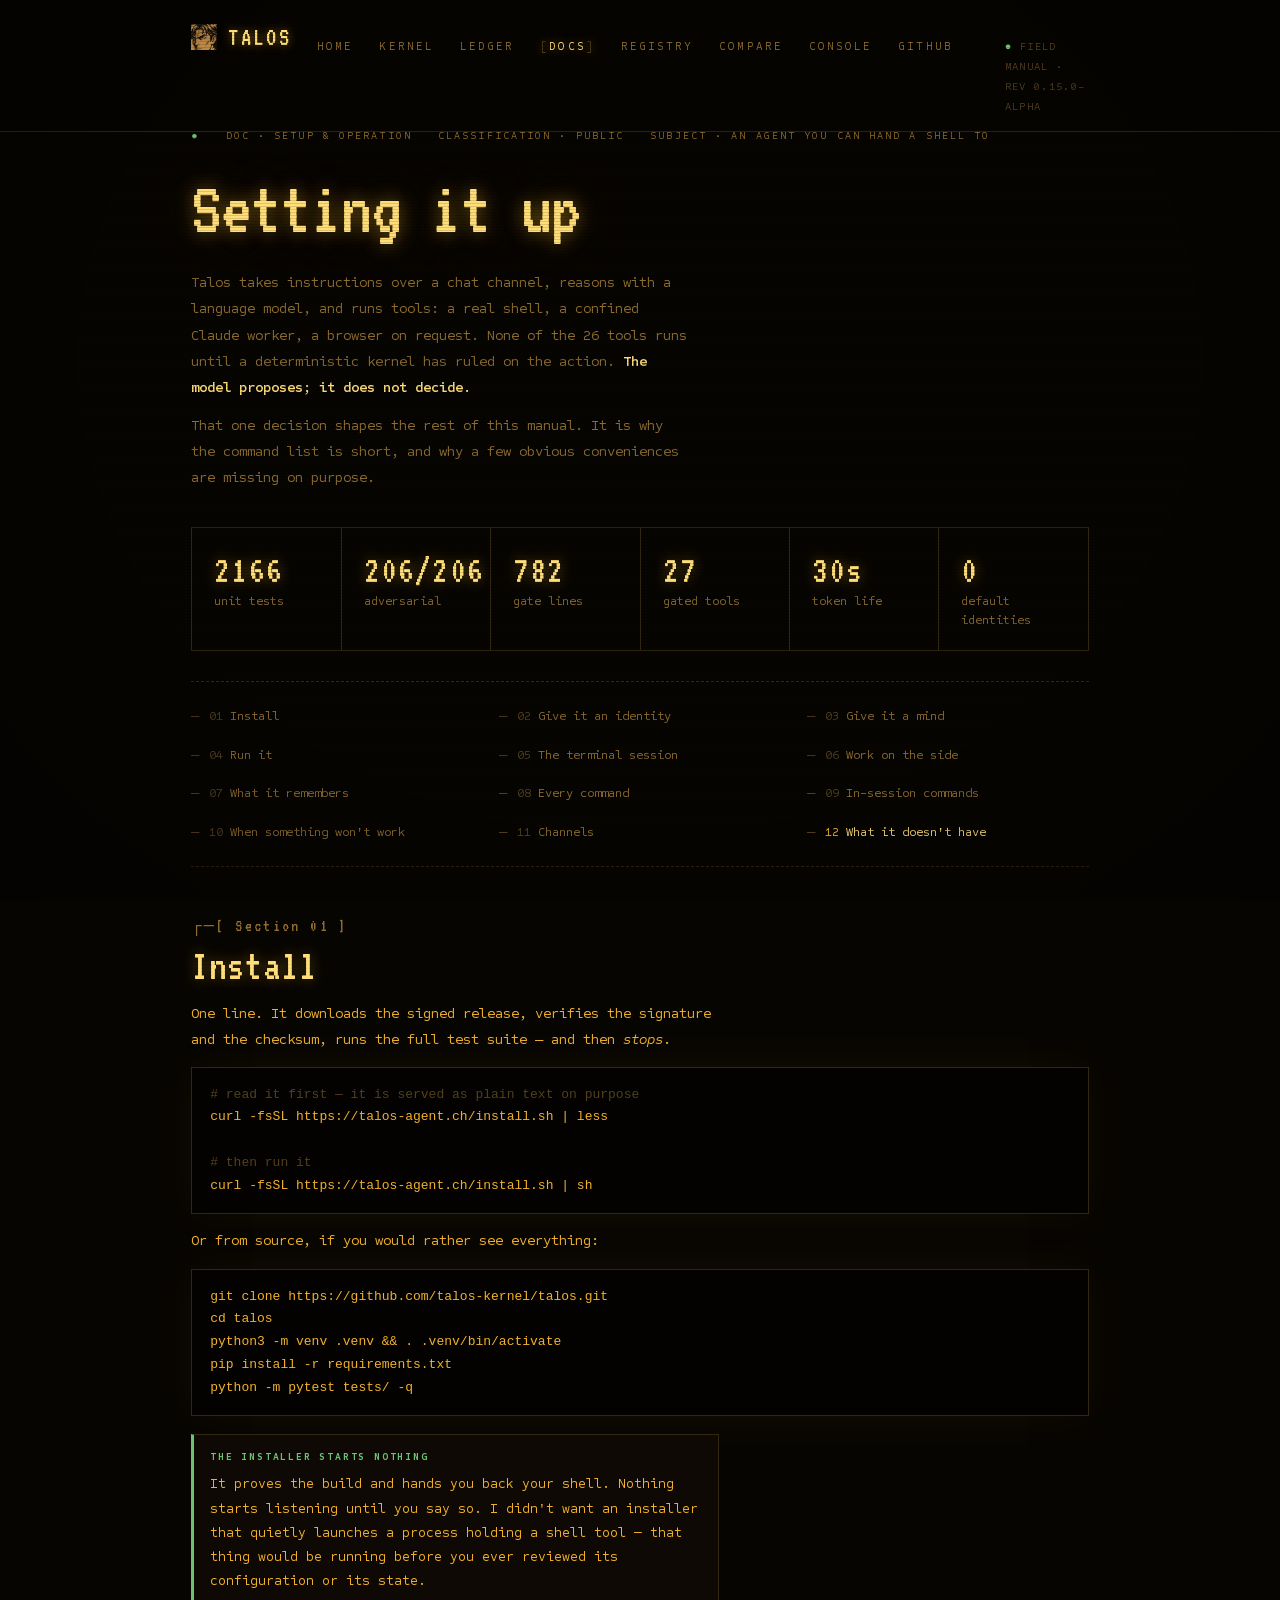
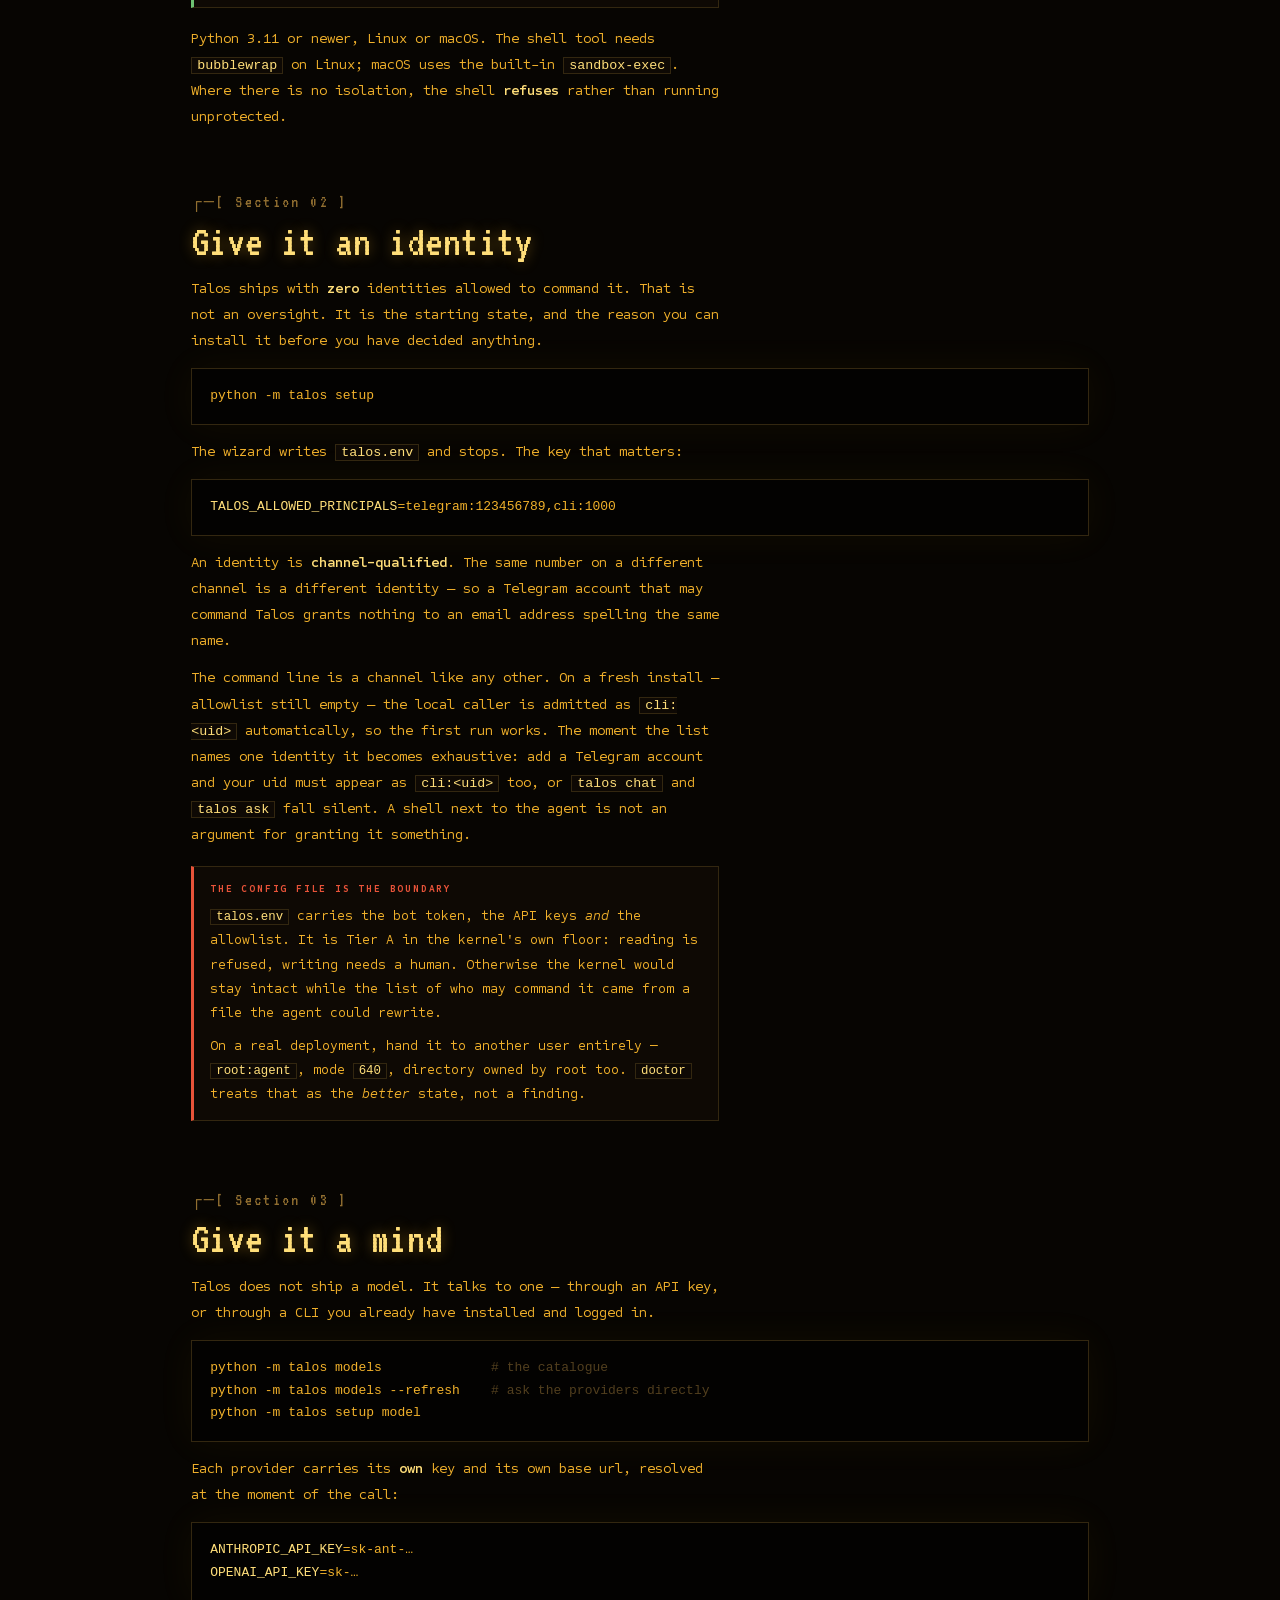
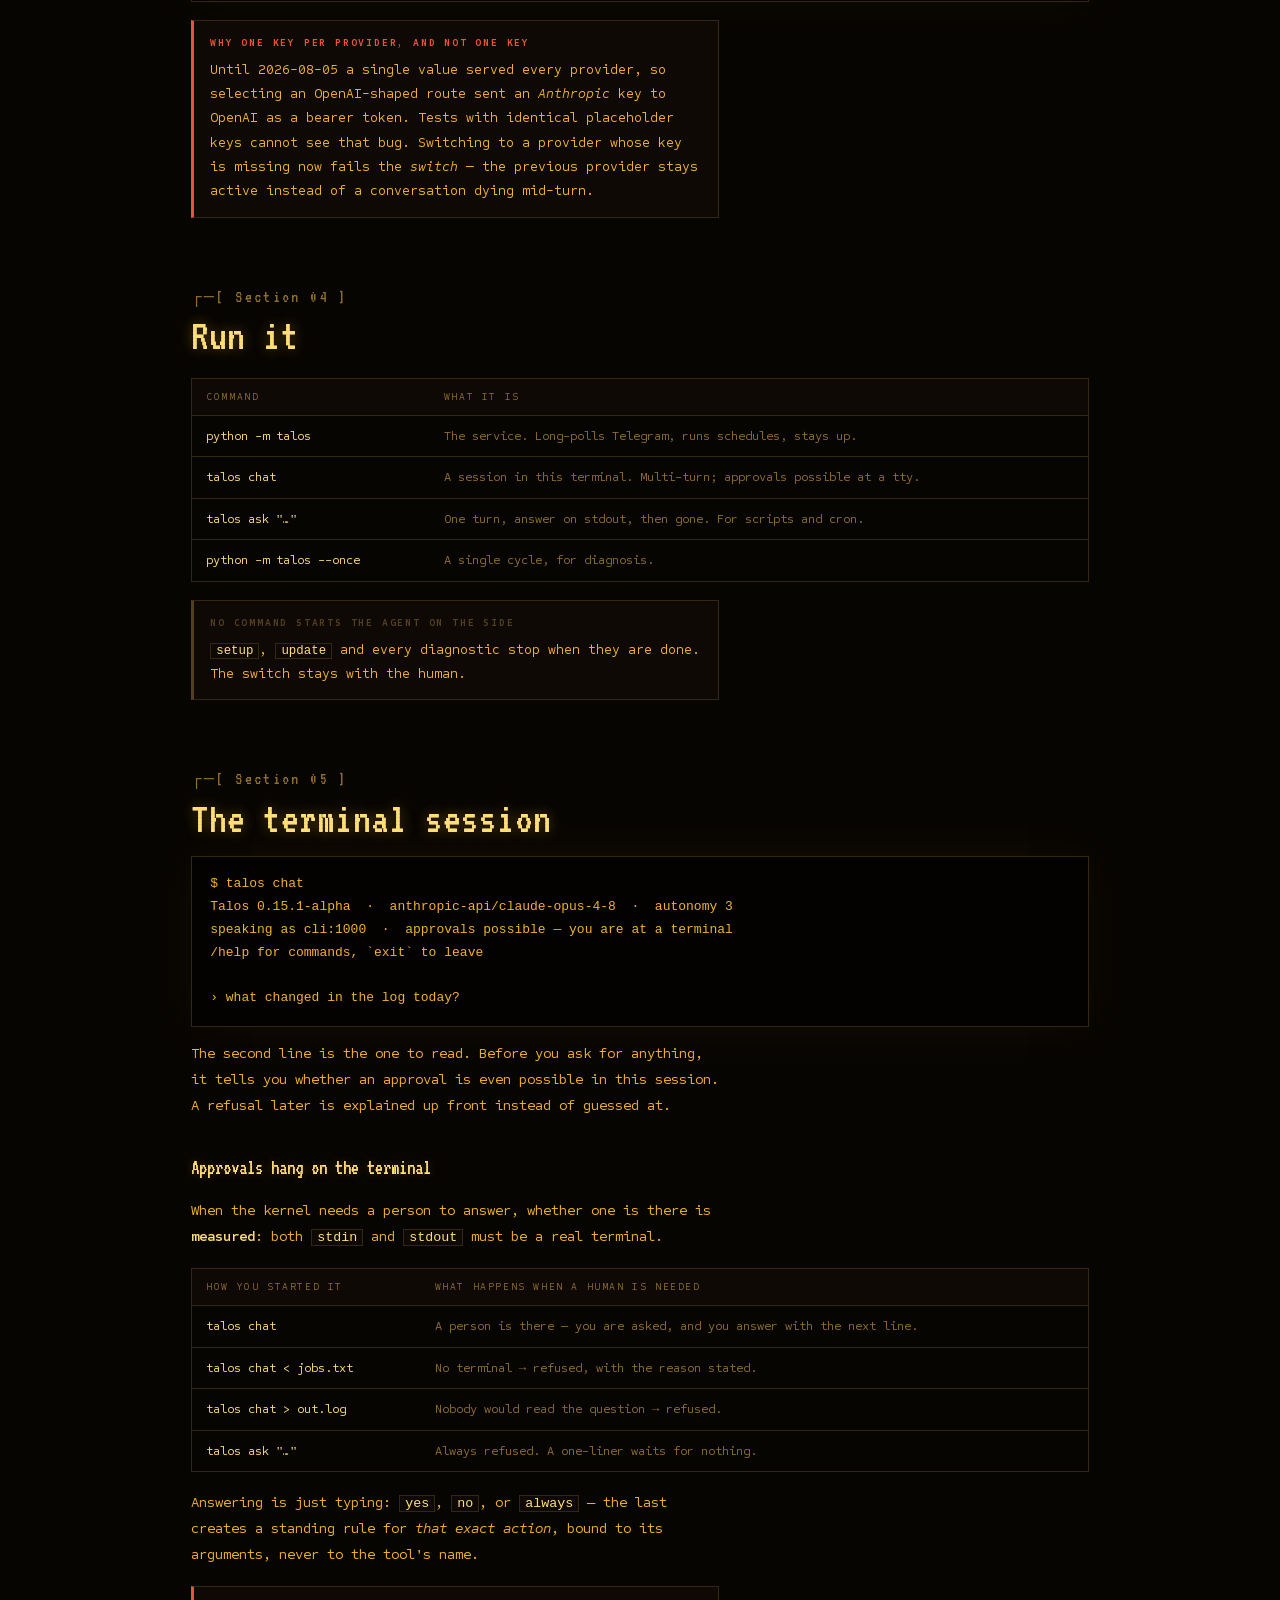
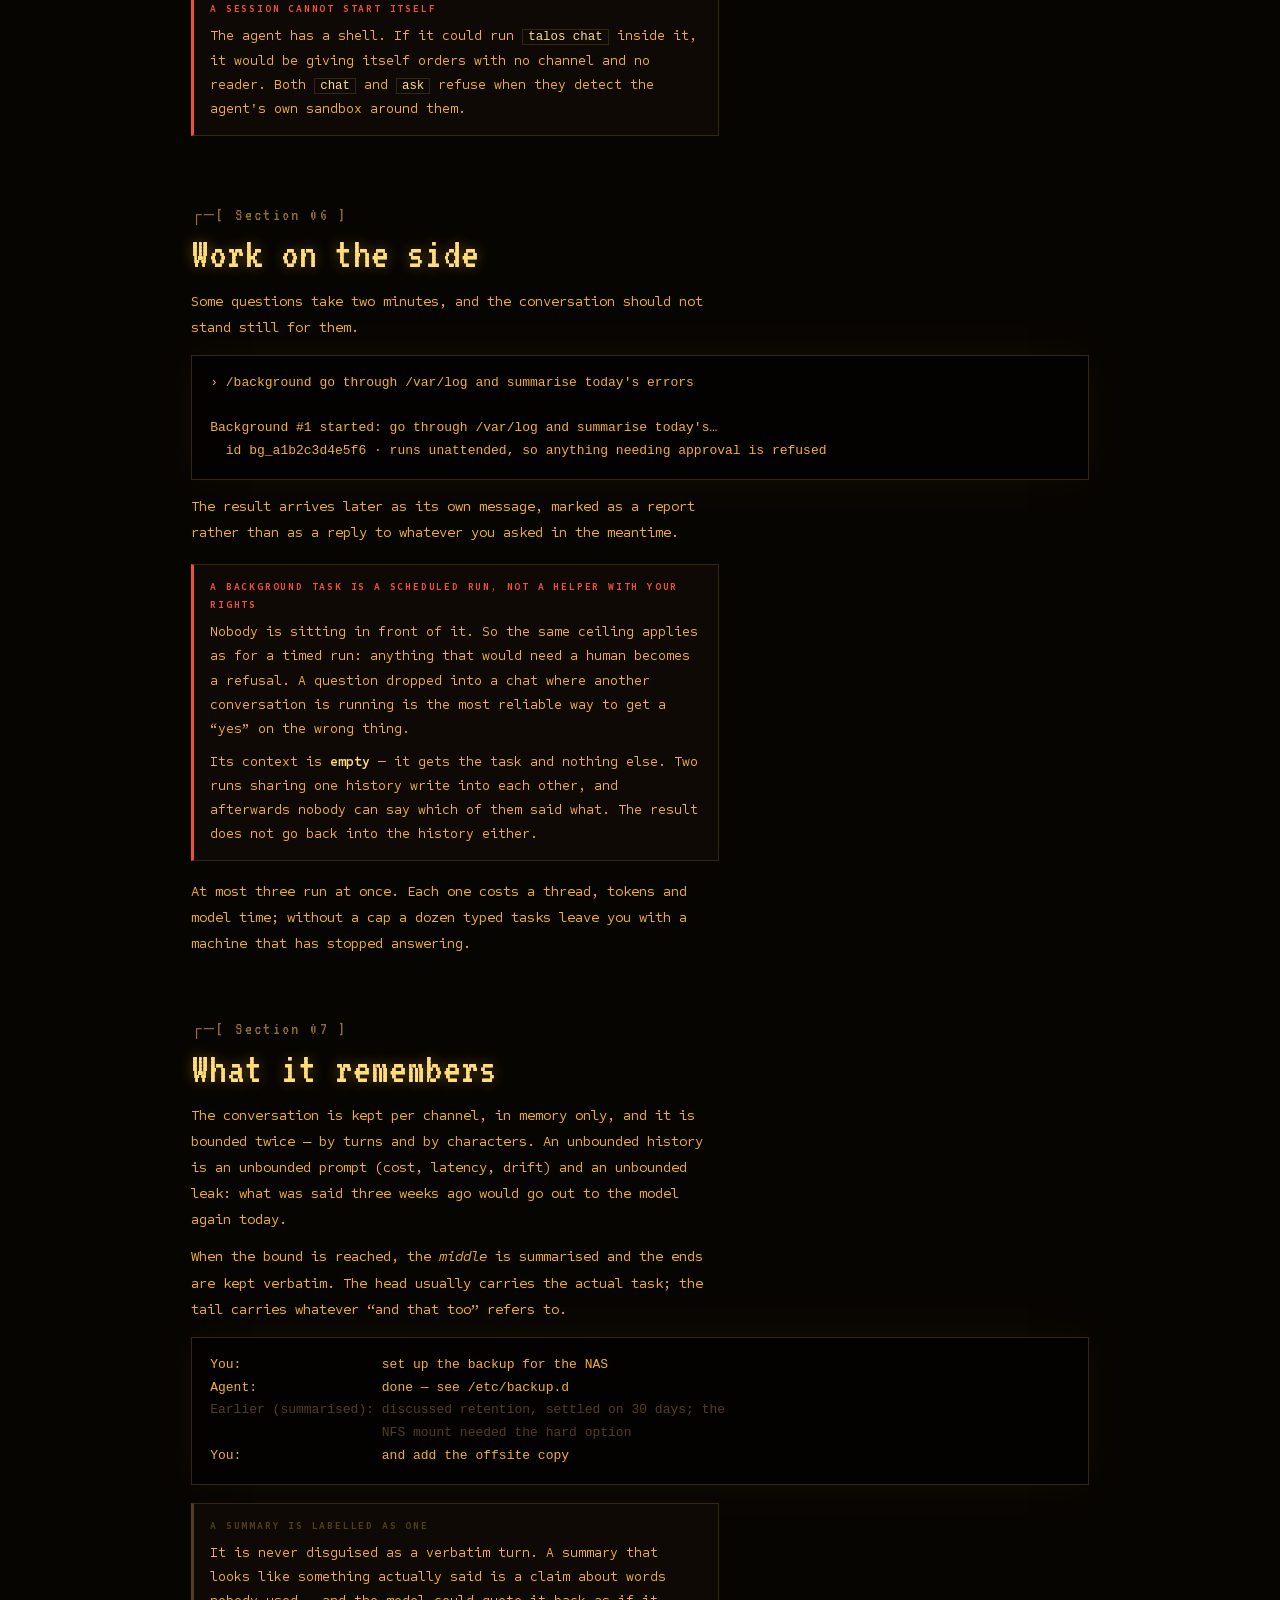
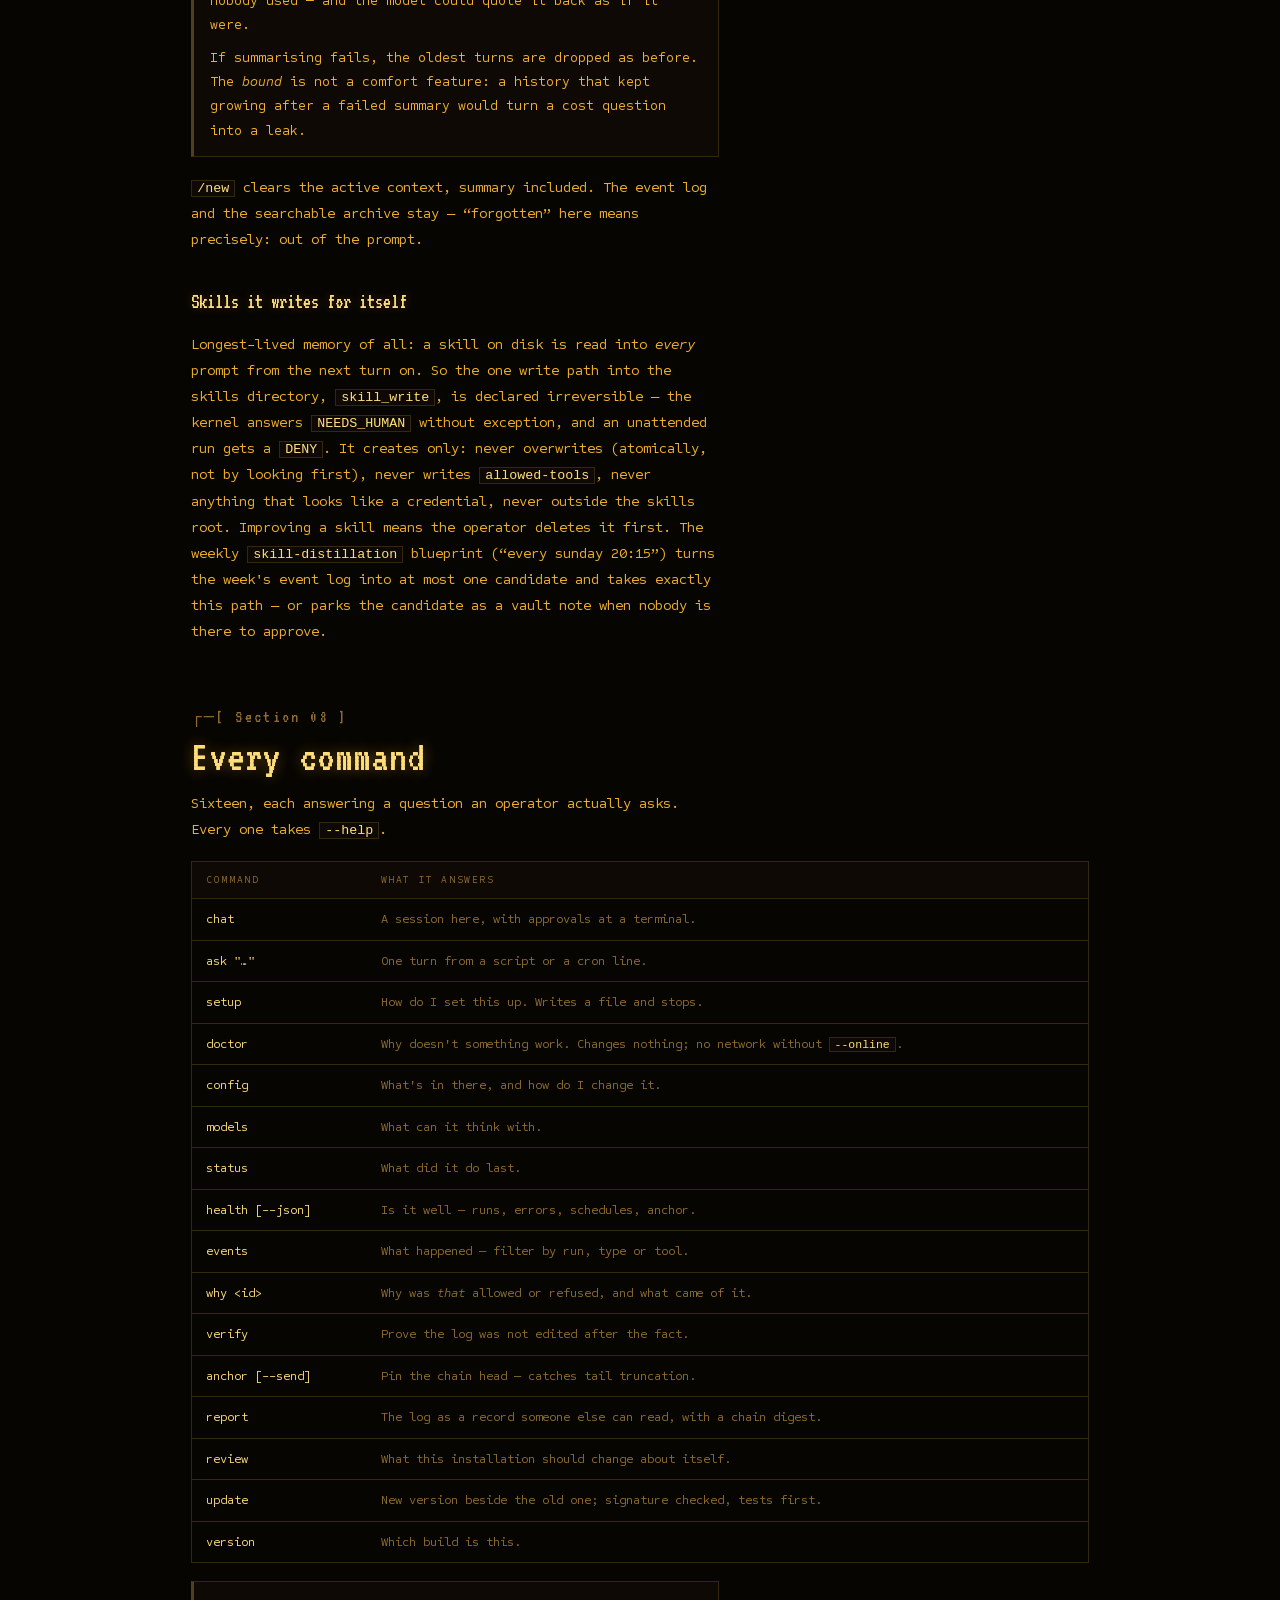
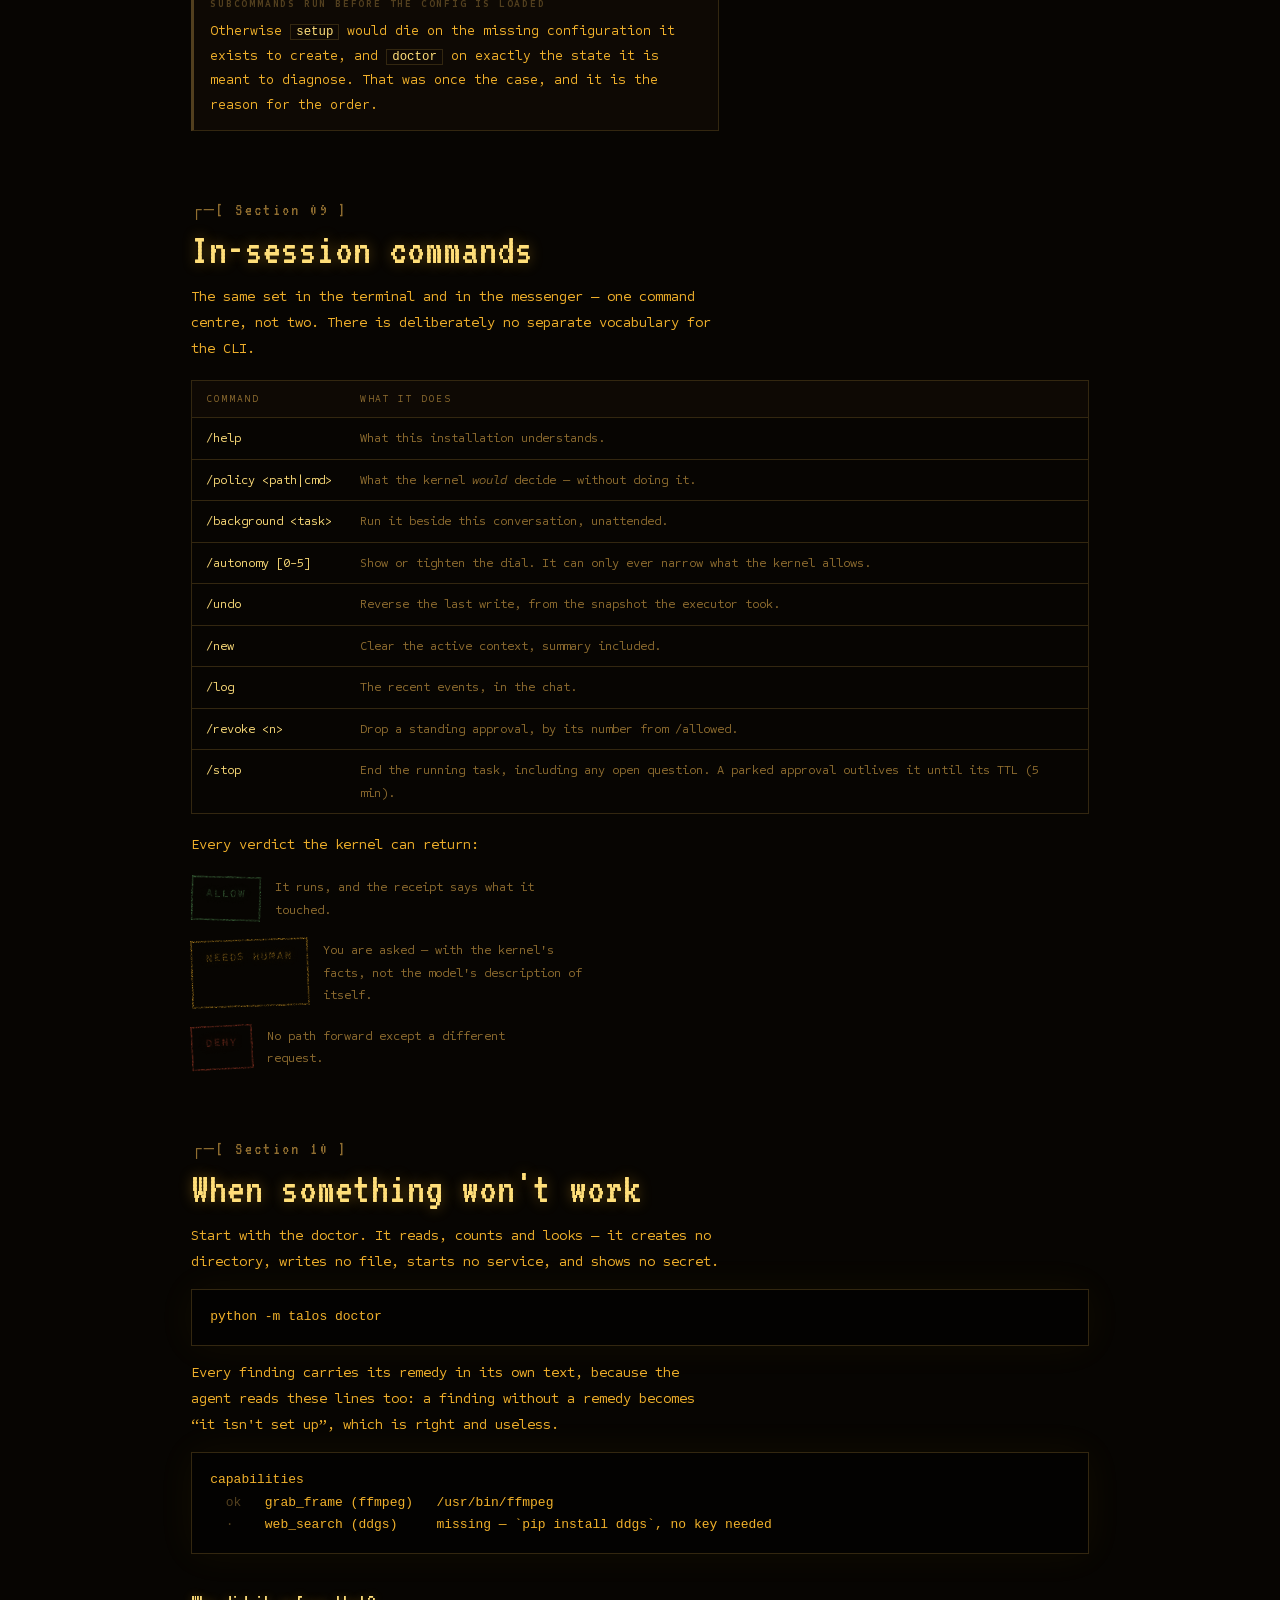
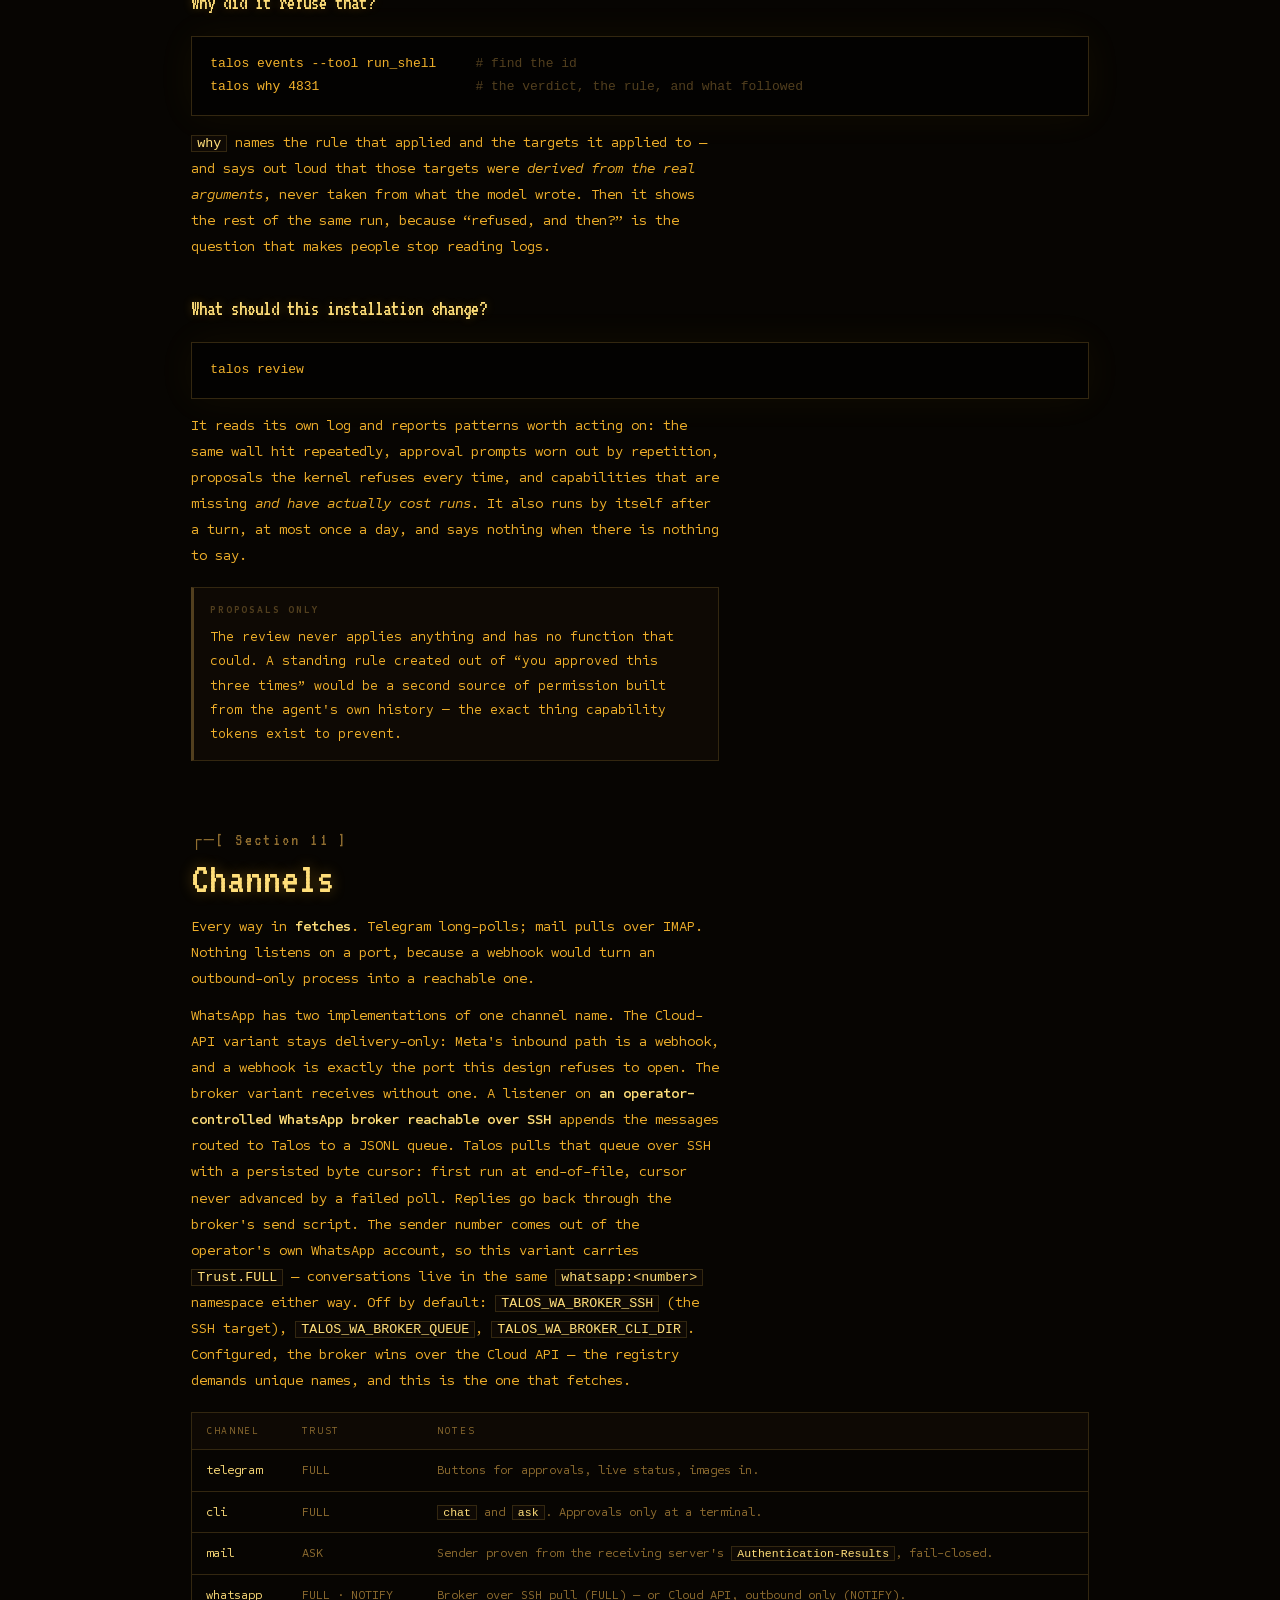
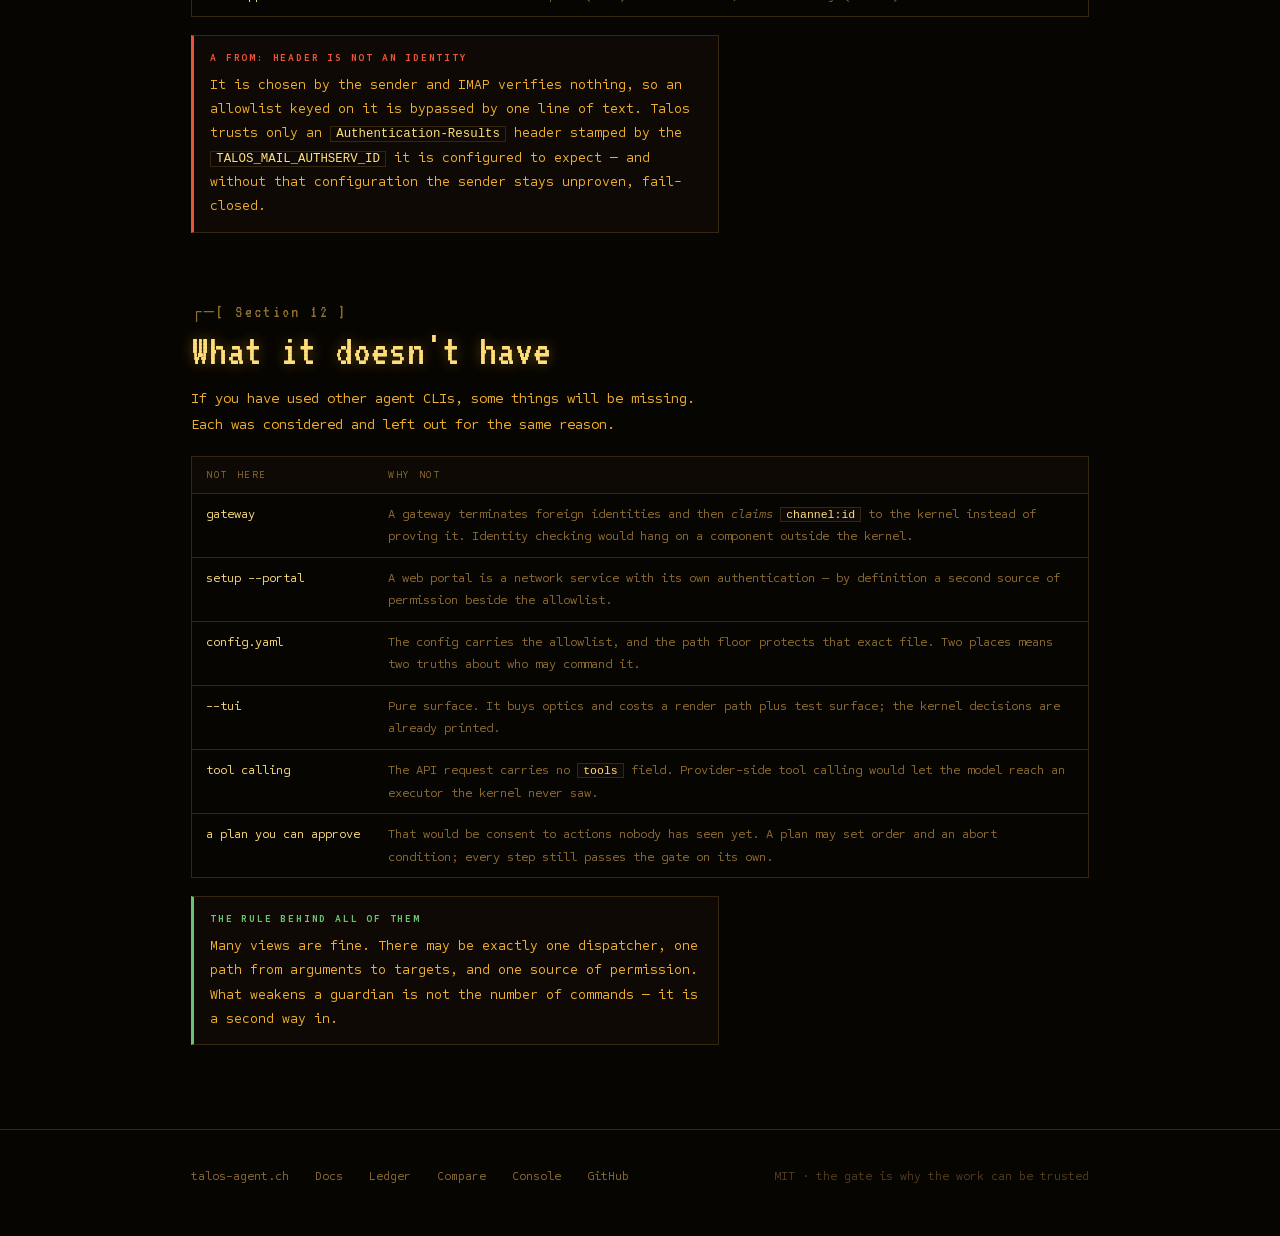
==== site/docs/index.html @ 9230cc28 "worker: agy (Antigravity CLI) as a second delegate backend + delegate_agy One daemon, one socket: th" ====
<!doctype html>
<html lang="en">
<head>
<meta charset="utf-8">
<meta name="viewport" content="width=device-width, initial-scale=1, viewport-fit=cover">
<title>TALOS — Field Manual</title>
<meta name="description" content="Install Talos, give it an identity, run it. Every command — and the ones it deliberately does not have.">
<link rel="icon" href="../brand/favicon.ico" sizes="any">
<link rel="apple-touch-icon" href="../brand/apple-touch-icon.png">
<meta property="og:title" content="TALOS — Field Manual">
<meta property="og:description" content="Install it, give it an identity, run it. Every command — and the ones it deliberately does not have.">
<meta property="og:image" content="https://talos-agent.ch/brand/og-logo.png">
<meta property="og:url" content="https://talos-agent.ch/docs/">
<link rel="canonical" href="https://talos-agent.ch/docs/">
<meta name="theme-color" content="#17140F">
<script>document.documentElement.classList.add('js')</script>
<style>
/* ── fonts (lokal, kein Drittanbieter) — docs/ liegt eine Ebene tiefer ─────── */
@font-face { font-family:"VT323"; src:url("../fonts/vt323.woff2") format("woff2");
             font-weight:400; font-display:swap; }
@font-face { font-family:"Sometype Mono"; src:url("../fonts/sometype-mono-var.woff2") format("woff2");
             font-weight:400 700; font-style:normal; font-display:swap; }
@font-face { font-family:"Sometype Mono"; src:url("../fonts/sometype-mono-italic.woff2") format("woff2");
             font-weight:400; font-style:italic; font-display:swap; }

/* Dieselben Tokens wie die Hauptseite — ein System, ein Look. */
:root{
  --bg:    oklch(0.115 0.012 75);
  --bg2:   oklch(0.145 0.016 78);
  --amber: oklch(0.80 0.155 80);
  --hot:   oklch(0.92 0.13 85);
  --dim:   oklch(0.56 0.09 80);
  --faint: oklch(0.38 0.055 80);
  --line:  oklch(0.28 0.04 80);
  --deny:  oklch(0.64 0.19 32);
  --allow: oklch(0.74 0.14 145);
  --crt:   "VT323", monospace;
  --mono:  "Sometype Mono", monospace;
}
*{margin:0;padding:0;box-sizing:border-box}
html{scroll-behavior:smooth; scroll-padding-top:80px; -webkit-text-size-adjust:100%}
body{
  background:var(--bg); color:var(--amber);
  font-family:var(--mono); font-size:14.5px; line-height:1.8;
  font-variant-numeric:tabular-nums;
}
::selection{background:var(--amber); color:var(--bg)}
a{color:var(--hot)}

/* ── CRT-Overlay: nur dezente Scanlines + leichte Vignette.
   Das Manual ist lang — Lesbarkeit schlaegt Effekt, deshalb bewusst
   schwaecher dosiert als auf der Hauptseite und ohne Rain/Boot. ── */
.crt-fx{position:fixed; inset:0; pointer-events:none; z-index:90}
.crt-fx::before{
  content:""; position:absolute; inset:0;
  background:repeating-linear-gradient(0deg, oklch(0 0 0/.13) 0 1px, transparent 1px 3px);
}
.crt-fx::after{
  content:""; position:absolute; inset:0;
  background:radial-gradient(ellipse at 50% 40%, transparent 62%, oklch(0 0 0/.34) 100%);
}

.wrap{max-width:1000px; margin:0 auto; padding:0 clamp(18px,4vw,52px)}

/* ── nav (fixiert, wie auf der Hauptseite) ────────────────── */
nav{position:fixed; inset:0 0 auto 0; z-index:50; border-bottom:1px solid var(--line);
  background:color-mix(in oklch, var(--bg) 88%, transparent); backdrop-filter:blur(8px)}
nav .wrap{display:flex; gap:26px; align-items:baseline; padding-top:14px; padding-bottom:14px}
.brand{font-family:var(--crt); font-size:26px; color:var(--hot); text-decoration:none;
  text-shadow:0 0 10px oklch(0.8 0.155 80/.6); letter-spacing:.1em;
  display:inline-flex; align-items:center; gap:11px}
.brand .mark{width:26px; height:26px; display:block}
nav a.lnk{font-size:11.5px; color:var(--dim); text-decoration:none; letter-spacing:.18em;
  text-transform:uppercase}
nav a.lnk:hover{color:var(--hot)}
nav a.lnk.on{color:var(--hot); text-shadow:0 0 8px oklch(0.8 0.155 80/.55)}
nav a.lnk.on::before{content:"["; color:var(--faint)}
nav a.lnk.on::after{content:"]"; color:var(--faint)}
nav .sp{flex:1}
.status{font-size:11px; color:var(--faint); letter-spacing:.12em}
.status i{color:var(--allow); font-style:normal; animation:pulse 2s infinite}
@keyframes pulse{50%{opacity:.3}}
@media(max-width:760px){nav a.lnk, .status{display:none}}

main{padding-top:64px}

/* ── hero ─────────────────────────────────────────────────── */
.hero{padding:clamp(44px,7vh,80px) 0 30px}
.doc-line{font-size:10.5px; letter-spacing:.2em; text-transform:uppercase; color:var(--dim);
          display:flex; gap:26px; flex-wrap:wrap; margin-bottom:26px}
.doc-line::before{content:"● "; color:var(--allow)}
h1{font-family:var(--crt); font-weight:400; font-size:clamp(42px,6vw,76px); line-height:.98;
   color:var(--hot); text-shadow:0 0 18px oklch(0.8 0.155 80/.5), 0 0 60px oklch(0.8 0.155 80/.22);
   max-width:18ch; text-wrap:balance}
.hero .lede{margin-top:24px; max-width:62ch; color:var(--dim)}
.hero .lede + .lede{margin-top:12px}
.hero .lede strong{color:var(--hot); font-weight:600}
.spec-row{display:grid; grid-template-columns:repeat(auto-fit,minmax(140px,1fr)); gap:1px;
          background:var(--line); border:1px solid var(--line); margin-top:36px}
.spec{background:var(--bg); padding:20px 22px; font-size:12px; color:var(--dim); line-height:1.6}
.spec b{display:block; font-family:var(--crt); font-weight:400; font-size:clamp(28px,3.4vw,40px);
        color:var(--hot); line-height:1.1; letter-spacing:.03em;
        text-shadow:0 0 14px oklch(0.8 0.155 80/.45)}

/* ── index / Inhaltsverzeichnis ───────────────────────────── */
.index{border-top:1px dashed var(--line); border-bottom:1px dashed var(--line);
       padding:16px 0; margin-bottom:8px}
.index ol{list-style:none; display:grid; grid-template-columns:repeat(auto-fill,minmax(230px,1fr));
          gap:2px 26px; counter-reset:sec}
.index a{display:block; color:var(--dim); text-decoration:none; font-size:12.5px; padding:2px 0;
         transition:color .2s}
.index a::before{counter-increment:sec; content:counter(sec,decimal-leading-zero) "  ";
                 color:var(--faint)}
.index a:hover{color:var(--hot)}
.index a.here{color:var(--hot)}
.index a.here::before{color:var(--amber)}

/* ── sections ─────────────────────────────────────────────── */
section{padding:42px 0 10px; scroll-margin-top:80px}
h2{font-family:var(--crt); font-weight:400; font-size:clamp(30px,3.8vw,44px); line-height:1.05;
   color:var(--hot); text-shadow:0 0 14px oklch(0.8 0.155 80/.4);
   margin-bottom:6px; text-wrap:balance}
h2 .n{display:block; font-size:17px; letter-spacing:.14em; color:var(--dim);
      text-shadow:none; margin-bottom:8px}
h2 .n::before{content:"┌─[ "}
h2 .n::after{content:" ]"}
h3{font-family:var(--crt); font-weight:400; font-size:21px; color:var(--hot);
   margin:30px 0 8px; text-shadow:0 0 10px oklch(0.8 0.155 80/.3)}
p{max-width:66ch; margin:11px 0}
strong{color:var(--hot); font-weight:600}
em{font-style:italic}
a{color:var(--hot); text-decoration-color:var(--line); text-underline-offset:3px}
a:hover{text-decoration-color:var(--hot)}
ul{max-width:66ch; margin:11px 0; padding-left:0; list-style:none}
li{margin:5px 0; padding-left:18px; position:relative}
li::before{content:"—"; position:absolute; left:0; color:var(--faint)}

/* ── code ─────────────────────────────────────────────────── */
pre{background:oklch(0.09 0.01 75); border:1px solid var(--line); padding:16px 18px;
    overflow-x:auto; margin:14px 0; font-size:13px; line-height:1.75; color:var(--amber);
    box-shadow:0 0 40px oklch(0.8 0.155 80/.05)}
pre .c{color:var(--faint)}
pre .f{color:var(--hot)}
code{background:var(--bg2); border:1px solid var(--line); padding:0 5px; font-size:.92em;
     color:var(--hot)}
pre code{background:none; border:none; padding:0; font-size:inherit; color:inherit}

/* ── tables ───────────────────────────────────────────────── */
.tw{overflow-x:auto; margin:18px 0; border:1px solid var(--line); background:var(--bg)}
table{border-collapse:collapse; width:100%; font-size:12.5px; min-width:540px}
th,td{text-align:left; padding:9px 14px; border-bottom:1px solid var(--line); vertical-align:top}
th{font-size:10px; letter-spacing:.16em; text-transform:uppercase; color:var(--dim);
   font-weight:400; border-bottom:1px solid var(--line); background:var(--bg2)}
tr:last-child td{border-bottom:none}
td:first-child{color:var(--hot); white-space:nowrap}
td.d{color:var(--dim)}

/* ── notes ────────────────────────────────────────────────── */
.note{border:1px solid var(--line); border-left:3px solid var(--faint);
      background:var(--bg2); padding:13px 16px; margin:18px 0; max-width:66ch}
.note.warn{border-left-color:var(--deny)}
.note.good{border-left-color:var(--allow)}
.note b{display:block; font-size:10px; letter-spacing:.18em; text-transform:uppercase;
        color:var(--faint); margin-bottom:6px; font-weight:700}
.note.warn b{color:var(--deny)}
.note.good b{color:var(--allow)}
.note p{margin:0; font-size:13.5px; max-width:none; color:var(--amber)}
.note p + p{margin-top:8px}

/* ── verdict stamps ───────────────────────────────────────── */
.stamps{display:flex; flex-wrap:wrap; gap:14px; margin:18px 0}
.vs{border:2.5px solid currentColor; padding:6px 13px; font-size:11px; font-weight:700;
    letter-spacing:.18em; text-transform:uppercase; transform:rotate(-2deg);
    mask-image:url("data:image/svg+xml,%3Csvg xmlns='http://www.w3.org/2000/svg' width='120' height='120'%3E%3Cfilter id='n'%3E%3CfeTurbulence baseFrequency='.6' numOctaves='2'/%3E%3CfeColorMatrix values='0 0 0 0 0 0 0 0 0 0 0 0 0 0 0 0 0 0 .95 0'/%3E%3C/filter%3E%3Crect width='120' height='120' filter='url(%23n)' opacity='.9'/%3E%3C/svg%3E");
    mask-size:110px}
.vs.a{color:var(--allow); transform:rotate(1.5deg); text-shadow:0 0 10px oklch(0.74 0.14 145/.4)}
.vs.h{color:var(--amber); text-shadow:0 0 10px oklch(0.8 0.155 80/.4)}
.vs.d{color:var(--deny); transform:rotate(-3deg); text-shadow:0 0 10px oklch(0.64 0.19 32/.5)}
.stamps p{margin:0; align-self:center; font-size:12.5px; max-width:38ch; color:var(--dim)}

/* ── footer (wie Hauptseite) ──────────────────────────────── */
footer{border-top:1px solid var(--line); margin-top:56px; padding:36px 0 50px;
       font-size:12px; color:var(--faint)}
footer .wrap{display:flex; gap:26px; flex-wrap:wrap}
footer a{color:var(--dim); text-decoration:none}
footer a:hover{color:var(--hot)}
footer .sp{flex:1}

/* scroll rule */
.rule{position:fixed; top:0; left:0; width:100%; height:2px; z-index:60;
  background:var(--amber); box-shadow:0 0 12px oklch(0.8 0.155 80/.55);
  transform:scaleX(0); transform-origin:0 50%}

/* reveals — hinter dem js-Gate: ohne JS steht das ganze Manual da */
html.js .rv{opacity:0; transform:translateY(20px);
  transition:opacity .8s cubic-bezier(.19,1,.22,1), transform .8s cubic-bezier(.19,1,.22,1)}
html.js .rv.in{opacity:1; transform:none}

/* a counted number lands like a stamp */
.spec b.set{animation:settle .7s cubic-bezier(.19,1,.22,1)}
@keyframes settle{0%{transform:scale(1.06)}100%{transform:scale(1)}}

@media(prefers-reduced-motion:reduce){
  *,*::before,*::after{animation:none!important; transition:none!important}
  html.js .rv{opacity:1; transform:none}
  .rule{display:none}
  html{scroll-behavior:auto}
}
</style>
</head>
<body>

<div class="rule" id="rule" aria-hidden="true"></div>
<div class="crt-fx" aria-hidden="true"></div>

<nav>
  <div class="wrap">
    <a class="brand" href="/"><img class="mark" src="../brand/sigil-78.png" alt="" width="26" height="26">TALOS</a>
    <a class="lnk" href="/">Home</a>
    <a class="lnk" href="/#kernel">Kernel</a>
    <a class="lnk" href="/#ledger">Ledger</a>
    <a class="lnk on" href="/docs/" aria-current="page">Docs</a>
    <a class="lnk" href="/registry/">Registry</a>
    <a class="lnk" href="/vergleich/">Compare</a>
    <a class="lnk" href="/console.html">Console</a>
    <a class="lnk" href="https://github.com/talos-kernel/talos">GitHub</a>
    <span class="sp"></span>
    <span class="status"><i>●</i> FIELD MANUAL · REV 0.15.0-ALPHA</span>
  </div>
</nav>

<main>
<div class="wrap">

  <div class="hero rv">
    <div class="doc-line">
      <span>Doc · Setup &amp; Operation</span>
      <span>Classification · Public</span>
      <span>Subject · An agent you can hand a shell to</span>
    </div>
    <h1>Setting it up</h1>
    <p class="lede">Talos takes instructions over a chat channel, reasons with a language
    model, and runs tools: a real shell, a confined Claude worker, a browser on request.
    None of the 26 tools runs until a deterministic kernel has ruled on the
    action. <strong>The model proposes; it does not decide.</strong></p>
    <p class="lede">That one decision shapes the rest of this manual. It is why the
    command list is short, and why a few obvious conveniences are missing on purpose.</p>
    <div class="spec-row">
      <div class="spec"><b>2166</b>unit tests</div>
      <div class="spec"><b>206/206</b>adversarial</div>
      <div class="spec"><b>782</b>gate lines</div>
      <div class="spec"><b>27</b>gated tools</div>
      <div class="spec"><b>30s</b>token life</div>
      <div class="spec"><b>0</b>default identities</div>
    </div>
  </div>

  <div class="index rv"><ol>
    <li><a href="#install">Install</a></li>
    <li><a href="#identity">Give it an identity</a></li>
    <li><a href="#model">Give it a mind</a></li>
    <li><a href="#run">Run it</a></li>
    <li><a href="#session">The terminal session</a></li>
    <li><a href="#background">Work on the side</a></li>
    <li><a href="#memory">What it remembers</a></li>
    <li><a href="#commands">Every command</a></li>
    <li><a href="#slash">In-session commands</a></li>
    <li><a href="#stuck">When something won't work</a></li>
    <li><a href="#channels">Channels</a></li>
    <li><a href="#missing">What it doesn't have</a></li>
  </ol></div>

  <section id="install" class="rv">
    <h2><span class="n">Section 01</span>Install</h2>
    <p>One line. It downloads the signed release, verifies the signature and the
    checksum, runs the full test suite — and then <em>stops</em>.</p>
<pre><span class="c"># read it first — it is served as plain text on purpose</span>
curl -fsSL https://talos-agent.ch/install.sh | less

<span class="c"># then run it</span>
curl -fsSL https://talos-agent.ch/install.sh | sh</pre>
    <p>Or from source, if you would rather see everything:</p>
<pre>git clone https://github.com/talos-kernel/talos.git
cd talos
python3 -m venv .venv &amp;&amp; . .venv/bin/activate
pip install -r requirements.txt
python -m pytest tests/ -q</pre>
    <div class="note good">
      <b>The installer starts nothing</b>
      <p>It proves the build and hands you back your shell. Nothing starts listening
      until you say so. I didn't want an installer that quietly launches a process
      holding a shell tool — that thing would be running before you ever reviewed
      its configuration or its state.</p>
    </div>
    <p>Python 3.11 or newer, Linux or macOS. The shell tool needs
    <code>bubblewrap</code> on Linux; macOS uses the built-in <code>sandbox-exec</code>.
    Where there is no isolation, the shell <strong>refuses</strong> rather than running
    unprotected.</p>
  </section>

  <section id="identity" class="rv">
    <h2><span class="n">Section 02</span>Give it an identity</h2>
    <p>Talos ships with <strong>zero</strong> identities allowed to command it. That is
    not an oversight. It is the starting state, and the reason you can install it
    before you have decided anything.</p>
<pre>python -m talos setup</pre>
    <p>The wizard writes <code>talos.env</code> and stops. The key that matters:</p>
<pre><span class="f">TALOS_ALLOWED_PRINCIPALS</span>=telegram:123456789,cli:1000</pre>
    <p>An identity is <strong>channel-qualified</strong>. The same number on a different
    channel is a different identity — so a Telegram account that may command Talos grants
    nothing to an email address spelling the same name.</p>
    <p>The command line is a channel like any other. On a fresh install — allowlist still
    empty — the local caller is admitted as <code>cli:&lt;uid&gt;</code> automatically, so the
    first run works. The moment the list names one identity it becomes exhaustive: add a
    Telegram account and your uid must appear as <code>cli:&lt;uid&gt;</code> too, or
    <code>talos chat</code> and <code>talos ask</code> fall silent. A shell next to the
    agent is not an argument for granting it something.</p>
    <div class="note warn">
      <b>The config file is the boundary</b>
      <p><code>talos.env</code> carries the bot token, the API keys <em>and</em> the
      allowlist. It is Tier A in the kernel's own floor: reading is refused, writing needs
      a human. Otherwise the kernel would stay intact while the list of who may command it
      came from a file the agent could rewrite.</p>
      <p>On a real deployment, hand it to another user entirely — <code>root:agent</code>,
      mode <code>640</code>, directory owned by root too. <code>doctor</code> treats that
      as the <em>better</em> state, not a finding.</p>
    </div>
  </section>

  <section id="model" class="rv">
    <h2><span class="n">Section 03</span>Give it a mind</h2>
    <p>Talos does not ship a model. It talks to one — through an API key, or through a
    CLI you already have installed and logged in.</p>
<pre>python -m talos models              <span class="c"># the catalogue</span>
python -m talos models --refresh    <span class="c"># ask the providers directly</span>
python -m talos setup model</pre>
    <p>Each provider carries its <strong>own</strong> key and its own base url, resolved
    at the moment of the call:</p>
<pre><span class="f">ANTHROPIC_API_KEY</span>=sk-ant-…
<span class="f">OPENAI_API_KEY</span>=sk-…</pre>
    <div class="note warn">
      <b>Why one key per provider, and not one key</b>
      <p>Until 2026-08-05 a single value served every provider, so selecting an
      OpenAI-shaped route sent an <em>Anthropic</em> key to OpenAI as a bearer token.
      Tests with identical placeholder keys cannot see that bug. Switching to a provider
      whose key is missing now fails the <em>switch</em> — the previous provider stays
      active instead of a conversation dying mid-turn.</p>
    </div>
  </section>

  <section id="run" class="rv">
    <h2><span class="n">Section 04</span>Run it</h2>
    <div class="tw"><table>
      <thead><tr><th>Command</th><th>What it is</th></tr></thead>
      <tbody>
      <tr><td>python -m talos</td><td class="d">The service. Long-polls Telegram, runs schedules, stays up.</td></tr>
      <tr><td>talos chat</td><td class="d">A session in this terminal. Multi-turn; approvals possible at a tty.</td></tr>
      <tr><td>talos ask "…"</td><td class="d">One turn, answer on stdout, then gone. For scripts and cron.</td></tr>
      <tr><td>python -m talos --once</td><td class="d">A single cycle, for diagnosis.</td></tr>
      </tbody>
    </table></div>
    <div class="note">
      <b>No command starts the agent on the side</b>
      <p><code>setup</code>, <code>update</code> and every diagnostic stop when they are
      done. The switch stays with the human.</p>
    </div>
  </section>

  <section id="session" class="rv">
    <h2><span class="n">Section 05</span>The terminal session</h2>
<pre>$ talos chat
Talos 0.15.1-alpha  ·  anthropic-api/claude-opus-4-8  ·  autonomy 3
speaking as cli:1000  ·  approvals possible — you are at a terminal
/help for commands, `exit` to leave

› what changed in the log today?</pre>
    <p>The second line is the one to read. Before you ask for anything, it tells you
    whether an approval is even possible in this session. A refusal later is explained
    up front instead of guessed at.</p>

    <h3>Approvals hang on the terminal</h3>
    <p>When the kernel needs a person to answer, whether one is there is
    <strong>measured</strong>: both <code>stdin</code> and <code>stdout</code> must be a
    real terminal.</p>
    <div class="tw"><table>
      <thead><tr><th>How you started it</th><th>What happens when a human is needed</th></tr></thead>
      <tbody>
      <tr><td>talos chat</td><td class="d">A person is there — you are asked, and you answer with the next line.</td></tr>
      <tr><td>talos chat &lt; jobs.txt</td><td class="d">No terminal → refused, with the reason stated.</td></tr>
      <tr><td>talos chat &gt; out.log</td><td class="d">Nobody would read the question → refused.</td></tr>
      <tr><td>talos ask "…"</td><td class="d">Always refused. A one-liner waits for nothing.</td></tr>
      </tbody>
    </table></div>
    <p>Answering is just typing: <code>yes</code>, <code>no</code>, or
    <code>always</code> — the last creates a standing rule for <em>that exact action</em>,
    bound to its arguments, never to the tool's name.</p>
    <div class="note warn">
      <b>A session cannot start itself</b>
      <p>The agent has a shell. If it could run <code>talos chat</code> inside it, it
      would be giving itself orders with no channel and no reader. Both
      <code>chat</code> and <code>ask</code> refuse when they detect the agent's own
      sandbox around them.</p>
    </div>
  </section>

  <section id="background" class="rv">
    <h2><span class="n">Section 06</span>Work on the side</h2>
    <p>Some questions take two minutes, and the conversation should not stand still for
    them.</p>
<pre>› /background go through /var/log and summarise today's errors

Background #1 started: go through /var/log and summarise today's…
  id bg_a1b2c3d4e5f6 · runs unattended, so anything needing approval is refused</pre>
    <p>The result arrives later as its own message, marked as a report rather than as a
    reply to whatever you asked in the meantime.</p>
    <div class="note warn">
      <b>A background task is a scheduled run, not a helper with your rights</b>
      <p>Nobody is sitting in front of it. So the same ceiling applies as for a timed
      run: anything that would need a human becomes a refusal. A question dropped into
      a chat where another conversation is running is the most reliable way to get a
      “yes” on the wrong thing.</p>
      <p>Its context is <strong>empty</strong> — it gets the task and nothing else. Two
      runs sharing one history write into each other, and afterwards nobody can say which
      of them said what. The result does not go back into the history either.</p>
    </div>
    <p>At most three run at once. Each one costs a thread, tokens and model time; without
    a cap a dozen typed tasks leave you with a machine that has stopped answering.</p>
  </section>

  <section id="memory" class="rv">
    <h2><span class="n">Section 07</span>What it remembers</h2>
    <p>The conversation is kept per channel, in memory only, and it is bounded twice — by
    turns and by characters. An unbounded history is an unbounded prompt (cost, latency,
    drift) and an unbounded leak: what was said three weeks ago would go out to the model
    again today.</p>
    <p>When the bound is reached, the <em>middle</em> is summarised and the ends are kept
    verbatim. The head usually carries the actual task; the tail carries whatever “and
    that too” refers to.</p>
<pre>You:                  set up the backup for the NAS
Agent:                done — see /etc/backup.d
<span class="c">Earlier (summarised): discussed retention, settled on 30 days; the
                      NFS mount needed the hard option</span>
You:                  and add the offsite copy</pre>
    <div class="note">
      <b>A summary is labelled as one</b>
      <p>It is never disguised as a verbatim turn. A summary that looks like something
      actually said is a claim about words nobody used — and the model could quote it back
      as if it were.</p>
      <p>If summarising fails, the oldest turns are dropped as before. The <em>bound</em>
      is not a comfort feature: a history that kept growing after a failed summary would
      turn a cost question into a leak.</p>
    </div>
    <p><code>/new</code> clears the active context, summary included. The event log and
    the searchable archive stay — “forgotten” here means precisely: out of the prompt.</p>

    <h3>Skills it writes for itself</h3>
    <p>Longest-lived memory of all: a skill on disk is read into <em>every</em> prompt
    from the next turn on. So the one write path into the skills directory,
    <code>skill_write</code>, is declared irreversible — the kernel answers
    <code>NEEDS_HUMAN</code> without exception, and an unattended run gets a
    <code>DENY</code>. It creates only: never overwrites (atomically, not by looking
    first), never writes <code>allowed-tools</code>, never anything that looks like a
    credential, never outside the skills root. Improving a skill means the operator
    deletes it first. The weekly <code>skill-distillation</code> blueprint (“every sunday
    20:15”) turns the week's event log into at most one candidate and takes exactly this
    path — or parks the candidate as a vault note when nobody is there to approve.</p>
  </section>

  <section id="commands" class="rv">
    <h2><span class="n">Section 08</span>Every command</h2>
    <p>Sixteen, each answering a question an operator actually asks. Every one takes
    <code>--help</code>.</p>
    <div class="tw"><table>
      <thead><tr><th>Command</th><th>What it answers</th></tr></thead>
      <tbody>
      <tr><td>chat</td><td class="d">A session here, with approvals at a terminal.</td></tr>
      <tr><td>ask "…"</td><td class="d">One turn from a script or a cron line.</td></tr>
      <tr><td>setup</td><td class="d">How do I set this up. Writes a file and stops.</td></tr>
      <tr><td>doctor</td><td class="d">Why doesn't something work. Changes nothing; no network without <code>--online</code>.</td></tr>
      <tr><td>config</td><td class="d">What's in there, and how do I change it.</td></tr>
      <tr><td>models</td><td class="d">What can it think with.</td></tr>
      <tr><td>status</td><td class="d">What did it do last.</td></tr>
      <tr><td>health [--json]</td><td class="d">Is it well — runs, errors, schedules, anchor.</td></tr>
      <tr><td>events</td><td class="d">What happened — filter by run, type or tool.</td></tr>
      <tr><td>why &lt;id&gt;</td><td class="d">Why was <em>that</em> allowed or refused, and what came of it.</td></tr>
      <tr><td>verify</td><td class="d">Prove the log was not edited after the fact.</td></tr>
      <tr><td>anchor [--send]</td><td class="d">Pin the chain head — catches tail truncation.</td></tr>
      <tr><td>report</td><td class="d">The log as a record someone else can read, with a chain digest.</td></tr>
      <tr><td>review</td><td class="d">What this installation should change about itself.</td></tr>
      <tr><td>update</td><td class="d">New version beside the old one; signature checked, tests first.</td></tr>
      <tr><td>version</td><td class="d">Which build is this.</td></tr>
      </tbody>
    </table></div>
    <div class="note">
      <b>Subcommands run before the config is loaded</b>
      <p>Otherwise <code>setup</code> would die on the missing configuration it exists to
      create, and <code>doctor</code> on exactly the state it is meant to diagnose. That
      was once the case, and it is the reason for the order.</p>
    </div>
  </section>

  <section id="slash" class="rv">
    <h2><span class="n">Section 09</span>In-session commands</h2>
    <p>The same set in the terminal and in the messenger — one command centre, not two.
    There is deliberately no separate vocabulary for the CLI.</p>
    <div class="tw"><table>
      <thead><tr><th>Command</th><th>What it does</th></tr></thead>
      <tbody>
      <tr><td>/help</td><td class="d">What this installation understands.</td></tr>
      <tr><td>/policy &lt;path|cmd&gt;</td><td class="d">What the kernel <em>would</em> decide — without doing it.</td></tr>
      <tr><td>/background &lt;task&gt;</td><td class="d">Run it beside this conversation, unattended.</td></tr>
      <tr><td>/autonomy [0-5]</td><td class="d">Show or tighten the dial. It can only ever narrow what the kernel allows.</td></tr>
      <tr><td>/undo</td><td class="d">Reverse the last write, from the snapshot the executor took.</td></tr>
      <tr><td>/new</td><td class="d">Clear the active context, summary included.</td></tr>
      <tr><td>/log</td><td class="d">The recent events, in the chat.</td></tr>
      <tr><td>/revoke &lt;n&gt;</td><td class="d">Drop a standing approval, by its number from /allowed.</td></tr>
      <tr><td>/stop</td><td class="d">End the running task, including any open question. A parked approval outlives it until its TTL (5 min).</td></tr>
      </tbody>
    </table></div>
    <p>Every verdict the kernel can return:</p>
    <div class="stamps">
      <span class="vs a">Allow</span>
      <p>It runs, and the receipt says what it touched.</p>
    </div>
    <div class="stamps">
      <span class="vs h">Needs human</span>
      <p>You are asked — with the kernel's facts, not the model's description of itself.</p>
    </div>
    <div class="stamps">
      <span class="vs d">Deny</span>
      <p>No path forward except a different request.</p>
    </div>
  </section>

  <section id="stuck" class="rv">
    <h2><span class="n">Section 10</span>When something won't work</h2>
    <p>Start with the doctor. It reads, counts and looks — it creates no directory,
    writes no file, starts no service, and shows no secret.</p>
<pre>python -m talos doctor</pre>
    <p>Every finding carries its remedy in its own text, because the agent reads these
    lines too: a finding without a remedy becomes “it isn't set up”, which is right and
    useless.</p>
<pre>capabilities
  <span class="c">ok</span>   grab_frame (ffmpeg)   /usr/bin/ffmpeg
  <span class="c">·</span>    web_search (ddgs)     missing — `pip install ddgs`, no key needed</pre>

    <h3>Why did it refuse that?</h3>
<pre>talos events --tool run_shell     <span class="c"># find the id</span>
talos why 4831                    <span class="c"># the verdict, the rule, and what followed</span></pre>
    <p><code>why</code> names the rule that applied and the targets it applied to — and
    says out loud that those targets were <em>derived from the real arguments</em>, never
    taken from what the model wrote. Then it shows the rest of the same run, because
    “refused, and then?” is the question that makes people stop reading logs.</p>

    <h3>What should this installation change?</h3>
<pre>talos review</pre>
    <p>It reads its own log and reports patterns worth acting on: the same wall hit
    repeatedly, approval prompts worn out by repetition, proposals the kernel refuses
    every time, and capabilities that are missing <em>and have actually cost runs</em>.
    It also runs by itself after a turn, at most once a day, and says nothing when there
    is nothing to say.</p>
    <div class="note">
      <b>Proposals only</b>
      <p>The review never applies anything and has no function that could. A standing rule
      created out of “you approved this three times” would be a second source of
      permission built from the agent's own history — the exact thing capability tokens
      exist to prevent.</p>
    </div>
  </section>

  <section id="channels" class="rv">
    <h2><span class="n">Section 11</span>Channels</h2>
    <p>Every way in <strong>fetches</strong>. Telegram long-polls; mail pulls over IMAP.
    Nothing listens on a port, because a webhook would turn an outbound-only process into
    a reachable one.</p>
    <p>WhatsApp has two implementations of one channel name. The Cloud-API variant stays
    delivery-only: Meta's inbound path is a webhook, and a webhook is exactly the port
    this design refuses to open. The broker variant receives without one. A listener on
    <strong>an operator-controlled WhatsApp broker reachable over SSH</strong> appends
    the messages routed to Talos to a JSONL queue. Talos pulls that queue over SSH with
    a persisted byte cursor: first run at end-of-file, cursor never advanced by a failed
    poll. Replies go back through the broker's send script. The sender number comes out
    of the operator's own WhatsApp account, so this variant carries
    <code>Trust.FULL</code> — conversations live in the same
    <code>whatsapp:&lt;number&gt;</code> namespace either way. Off by default:
    <code>TALOS_WA_BROKER_SSH</code> (the SSH target),
    <code>TALOS_WA_BROKER_QUEUE</code>, <code>TALOS_WA_BROKER_CLI_DIR</code>. Configured,
    the broker wins over the Cloud API — the registry demands unique names, and this is
    the one that fetches.</p>
    <div class="tw"><table>
      <thead><tr><th>Channel</th><th>Trust</th><th>Notes</th></tr></thead>
      <tbody>
      <tr><td>telegram</td><td class="d">FULL</td><td class="d">Buttons for approvals, live status, images in.</td></tr>
      <tr><td>cli</td><td class="d">FULL</td><td class="d"><code>chat</code> and <code>ask</code>. Approvals only at a terminal.</td></tr>
      <tr><td>mail</td><td class="d">ASK</td><td class="d">Sender proven from the receiving server's <code>Authentication-Results</code>, fail-closed.</td></tr>
      <tr><td>whatsapp</td><td class="d">FULL · NOTIFY</td><td class="d">Broker over SSH pull (FULL) — or Cloud API, outbound only (NOTIFY).</td></tr>
      </tbody>
    </table></div>
    <div class="note warn">
      <b>A From: header is not an identity</b>
      <p>It is chosen by the sender and IMAP verifies nothing, so an allowlist keyed on it
      is bypassed by one line of text. Talos trusts only an
      <code>Authentication-Results</code> header stamped by the
      <code>TALOS_MAIL_AUTHSERV_ID</code> it is configured to expect — and without that
      configuration the sender stays unproven, fail-closed.</p>
    </div>
  </section>

  <section id="missing" class="rv">
    <h2><span class="n">Section 12</span>What it doesn't have</h2>
    <p>If you have used other agent CLIs, some things will be missing. Each was
    considered and left out for the same reason.</p>
    <div class="tw"><table>
      <thead><tr><th>Not here</th><th>Why not</th></tr></thead>
      <tbody>
      <tr><td>gateway</td><td class="d">A gateway terminates foreign identities and then <em>claims</em> <code>channel:id</code> to the kernel instead of proving it. Identity checking would hang on a component outside the kernel.</td></tr>
      <tr><td>setup --portal</td><td class="d">A web portal is a network service with its own authentication — by definition a second source of permission beside the allowlist.</td></tr>
      <tr><td>config.yaml</td><td class="d">The config carries the allowlist, and the path floor protects that exact file. Two places means two truths about who may command it.</td></tr>
      <tr><td>--tui</td><td class="d">Pure surface. It buys optics and costs a render path plus test surface; the kernel decisions are already printed.</td></tr>
      <tr><td>tool calling</td><td class="d">The API request carries no <code>tools</code> field. Provider-side tool calling would let the model reach an executor the kernel never saw.</td></tr>
      <tr><td>a plan you can approve</td><td class="d">That would be consent to actions nobody has seen yet. A plan may set order and an abort condition; every step still passes the gate on its own.</td></tr>
      </tbody>
    </table></div>
    <div class="note good">
      <b>The rule behind all of them</b>
      <p>Many views are fine. There may be exactly one dispatcher, one path from arguments
      to targets, and one source of permission. What weakens a guardian is not the number
      of commands — it is a second way in.</p>
    </div>
  </section>

</div>
</main>

<footer>
  <div class="wrap">
    <a href="https://talos-agent.ch">talos-agent.ch</a>
    <a href="/docs/">Docs</a>
    <a href="/#ledger">Ledger</a>
    <a href="/vergleich/">Compare</a>
    <a href="/console.html">Console</a>
    <a href="https://github.com/talos-kernel/talos">GitHub</a>
    <span class="sp"></span>
    <span>MIT · the gate is why the work can be trusted</span>
  </div>
</footer>

<script>
const reduced = matchMedia('(prefers-reduced-motion: reduce)').matches;

/* ─── scroll rule: one bronze line, transform only ─── */
(() => {
  if (reduced) return;
  const rule = document.getElementById('rule');
  let max = 1, queued = false;
  const measure = () => {
    max = Math.max(document.documentElement.scrollHeight - innerHeight, 1);
  };
  measure();
  addEventListener('resize', measure, {passive: true});
  addEventListener('scroll', () => {
    if (queued) return;
    queued = true;
    requestAnimationFrame(() => {
      rule.style.transform = 'scaleX(' + Math.min(scrollY / max, 1) + ')';
      queued = false;
    });
  }, {passive: true});
})();

/* Reveals + number settle — rein kosmetisch, ohne JS steht das ganze Manual da. */
(() => {
  const io = new IntersectionObserver(es => es.forEach(e => {
    if (!e.isIntersecting) return;
    e.target.classList.add('in');
    e.target.querySelectorAll('.spec b:not(.set)').forEach((el, i) => {
      el.style.animationDelay = (i * 60) + 'ms';
      el.classList.add('set');
    });
    io.unobserve(e.target);
  }), {threshold: 0.12});
  document.querySelectorAll('.rv').forEach(el => io.observe(el));
})();

/* Scroll-Spy: markiert im Inhaltsverzeichnis den Abschnitt, der gerade gelesen wird.
   Rein kosmetisch — ohne Beobachter bleibt die Liste einfach eine Liste. */
(function(){
  var links = Array.prototype.slice.call(document.querySelectorAll(".index a"));
  var ziele = links.map(function(a){
    return document.querySelector(a.getAttribute("href"));
  }).filter(Boolean);
  if (!("IntersectionObserver" in window) || !ziele.length) return;
  var io = new IntersectionObserver(function(eintraege){
    eintraege.forEach(function(e){
      if (!e.isIntersecting) return;
      links.forEach(function(a){
        a.classList.toggle("here", a.getAttribute("href") === "#" + e.target.id);
      });
    });
  }, {rootMargin:"-20% 0px -70% 0px"});
  ziele.forEach(function(z){ io.observe(z); });
})();
</script>
</body>
</html>
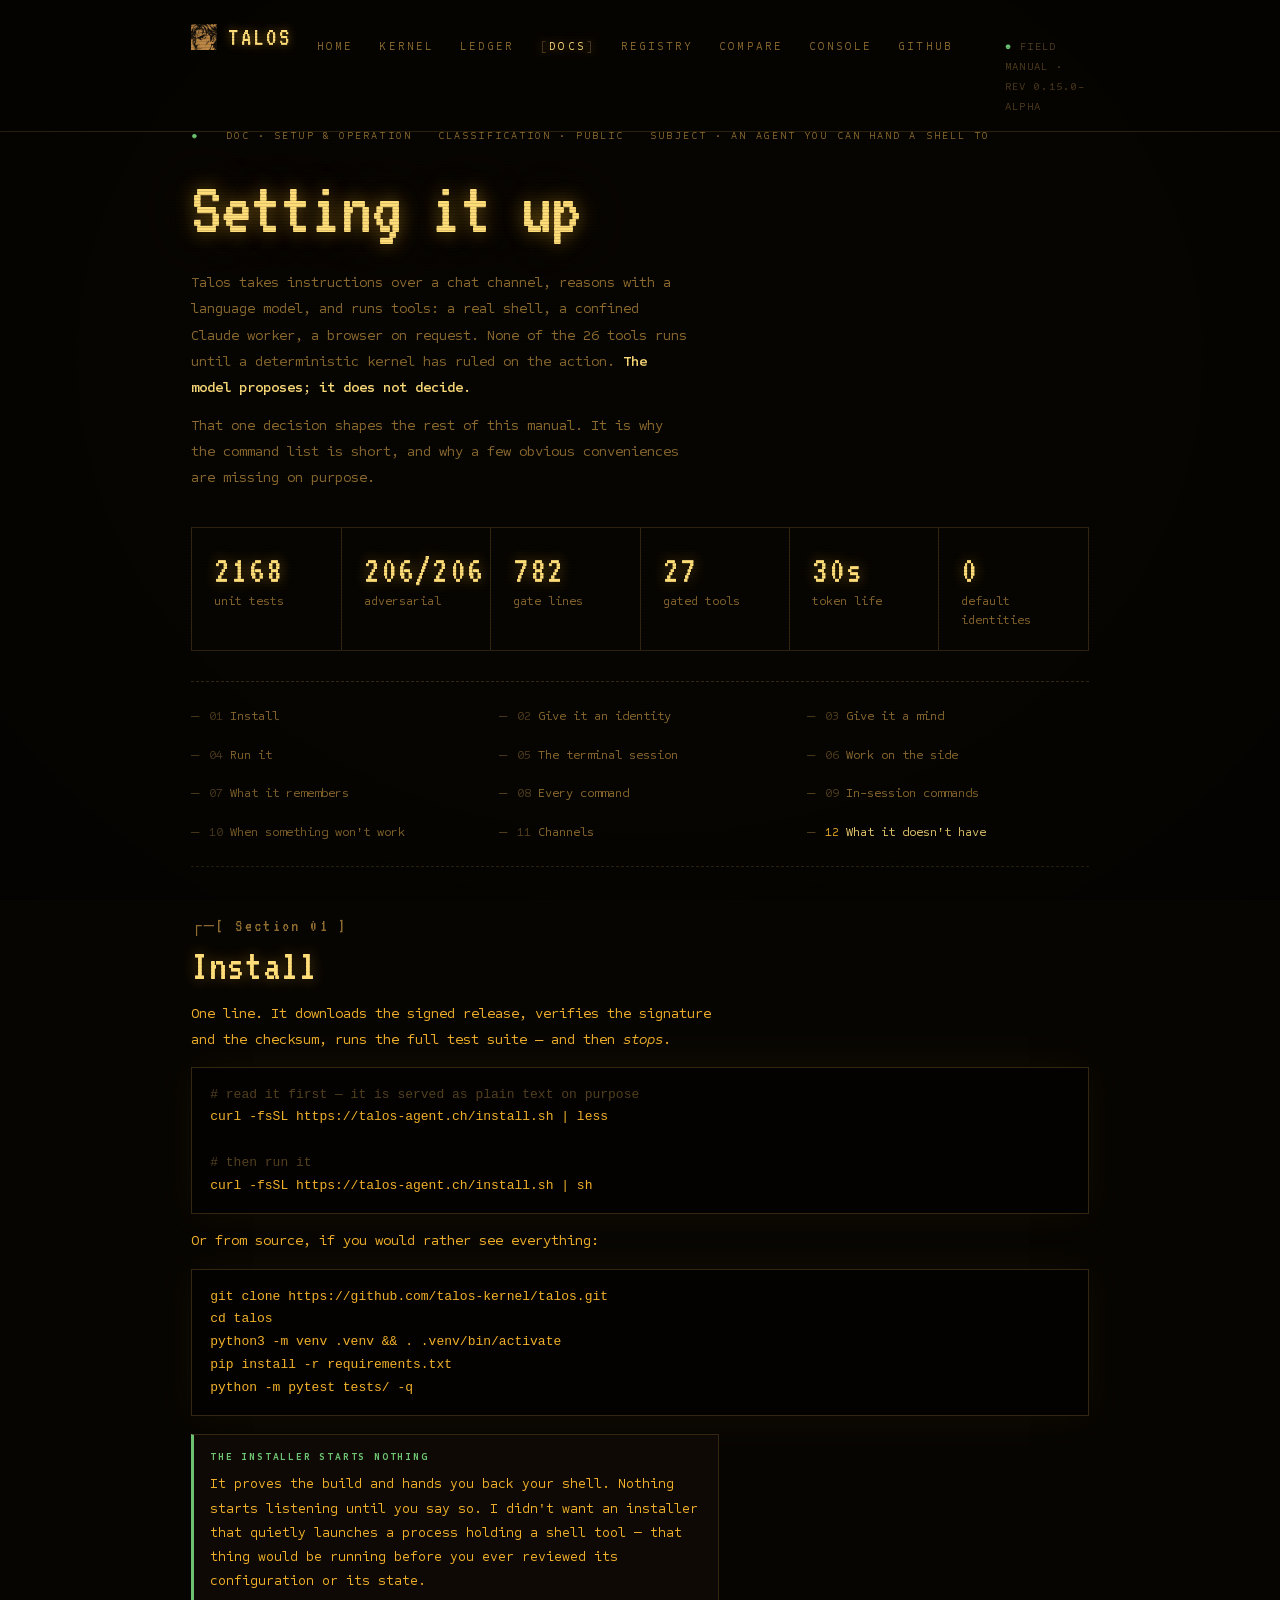
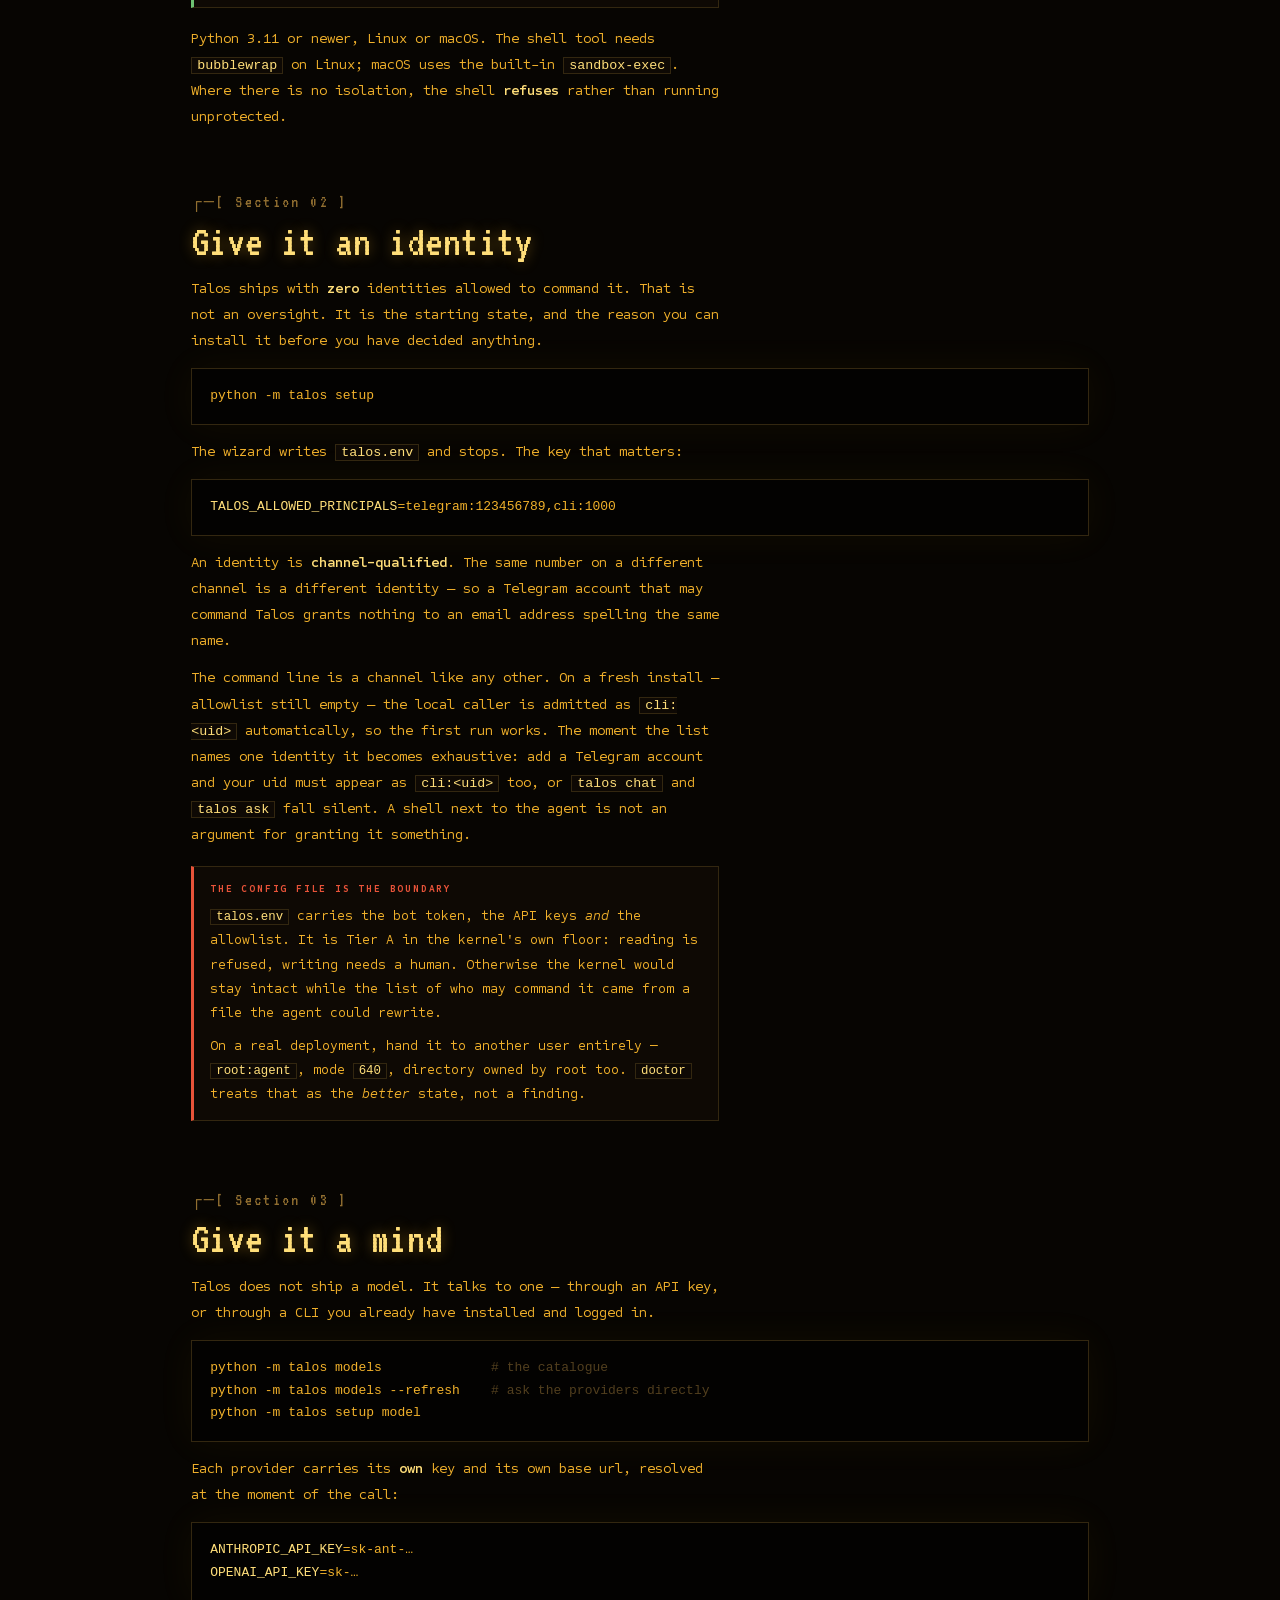
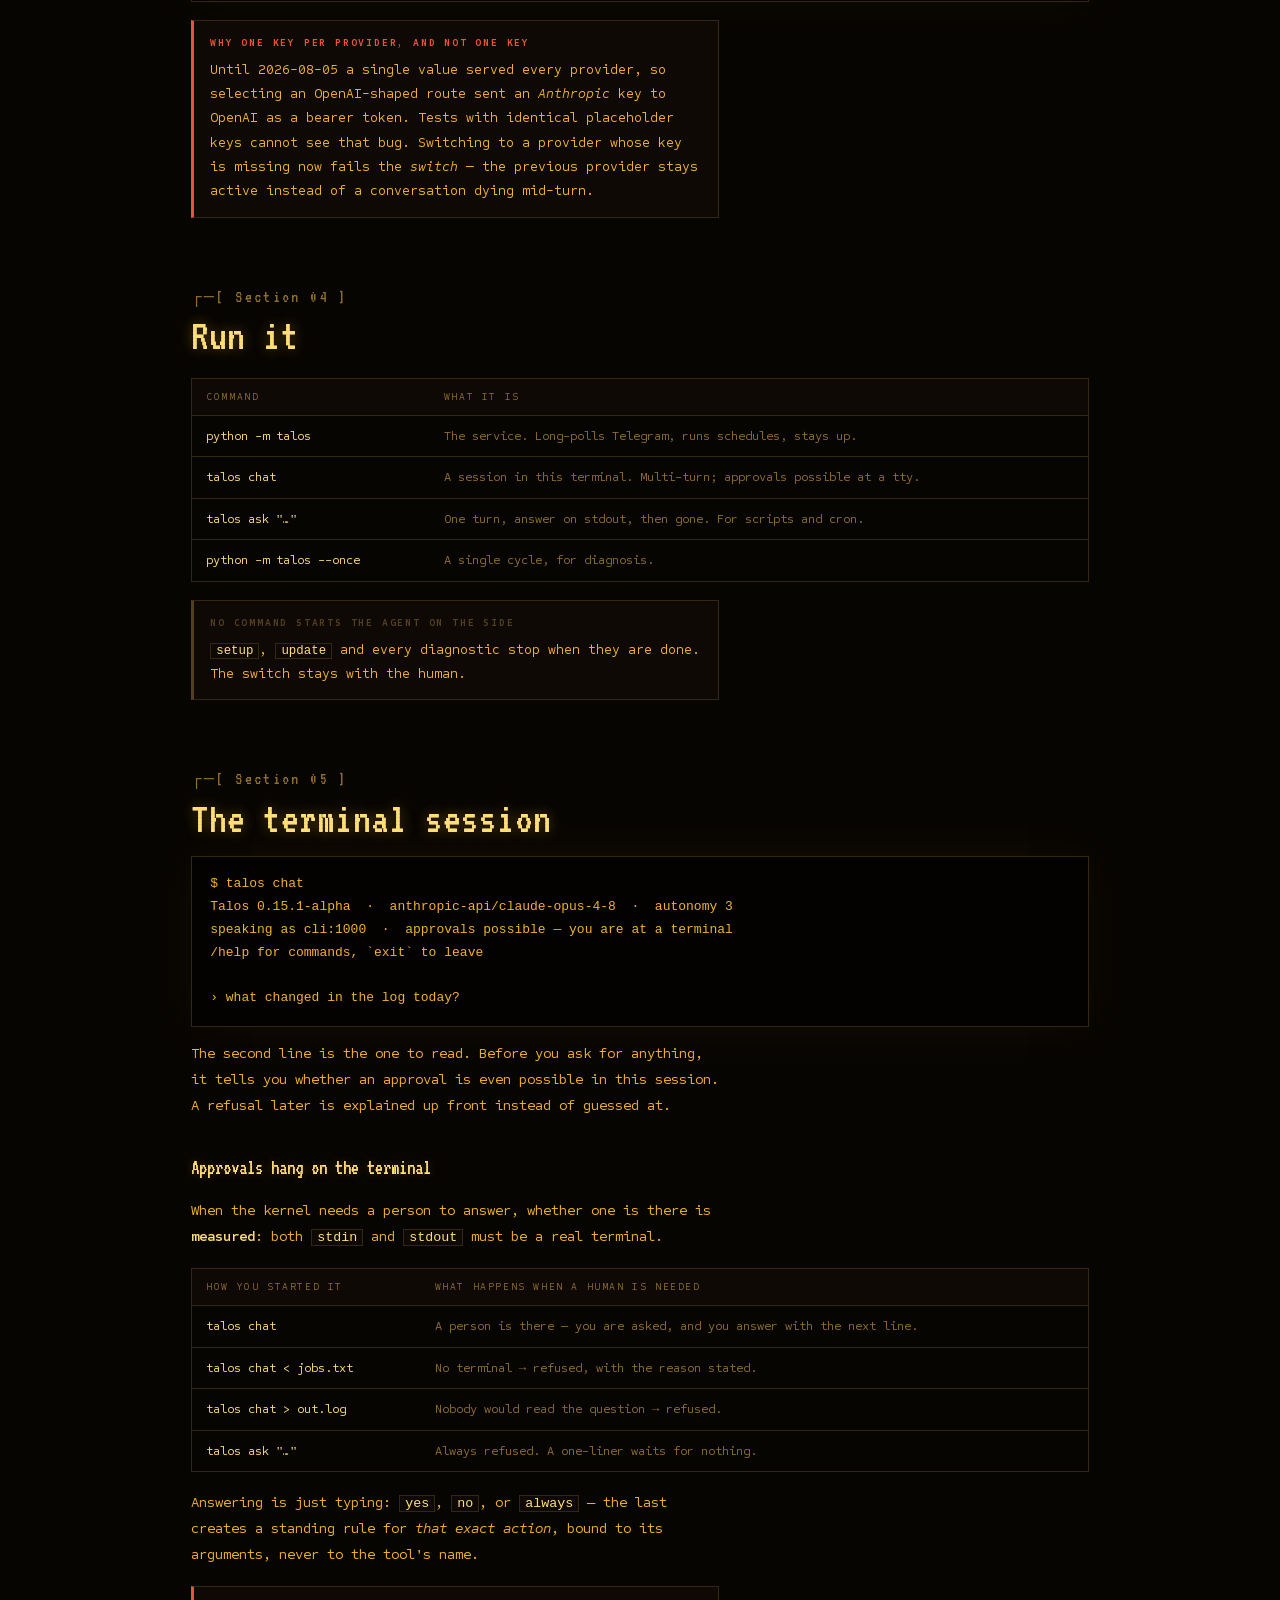
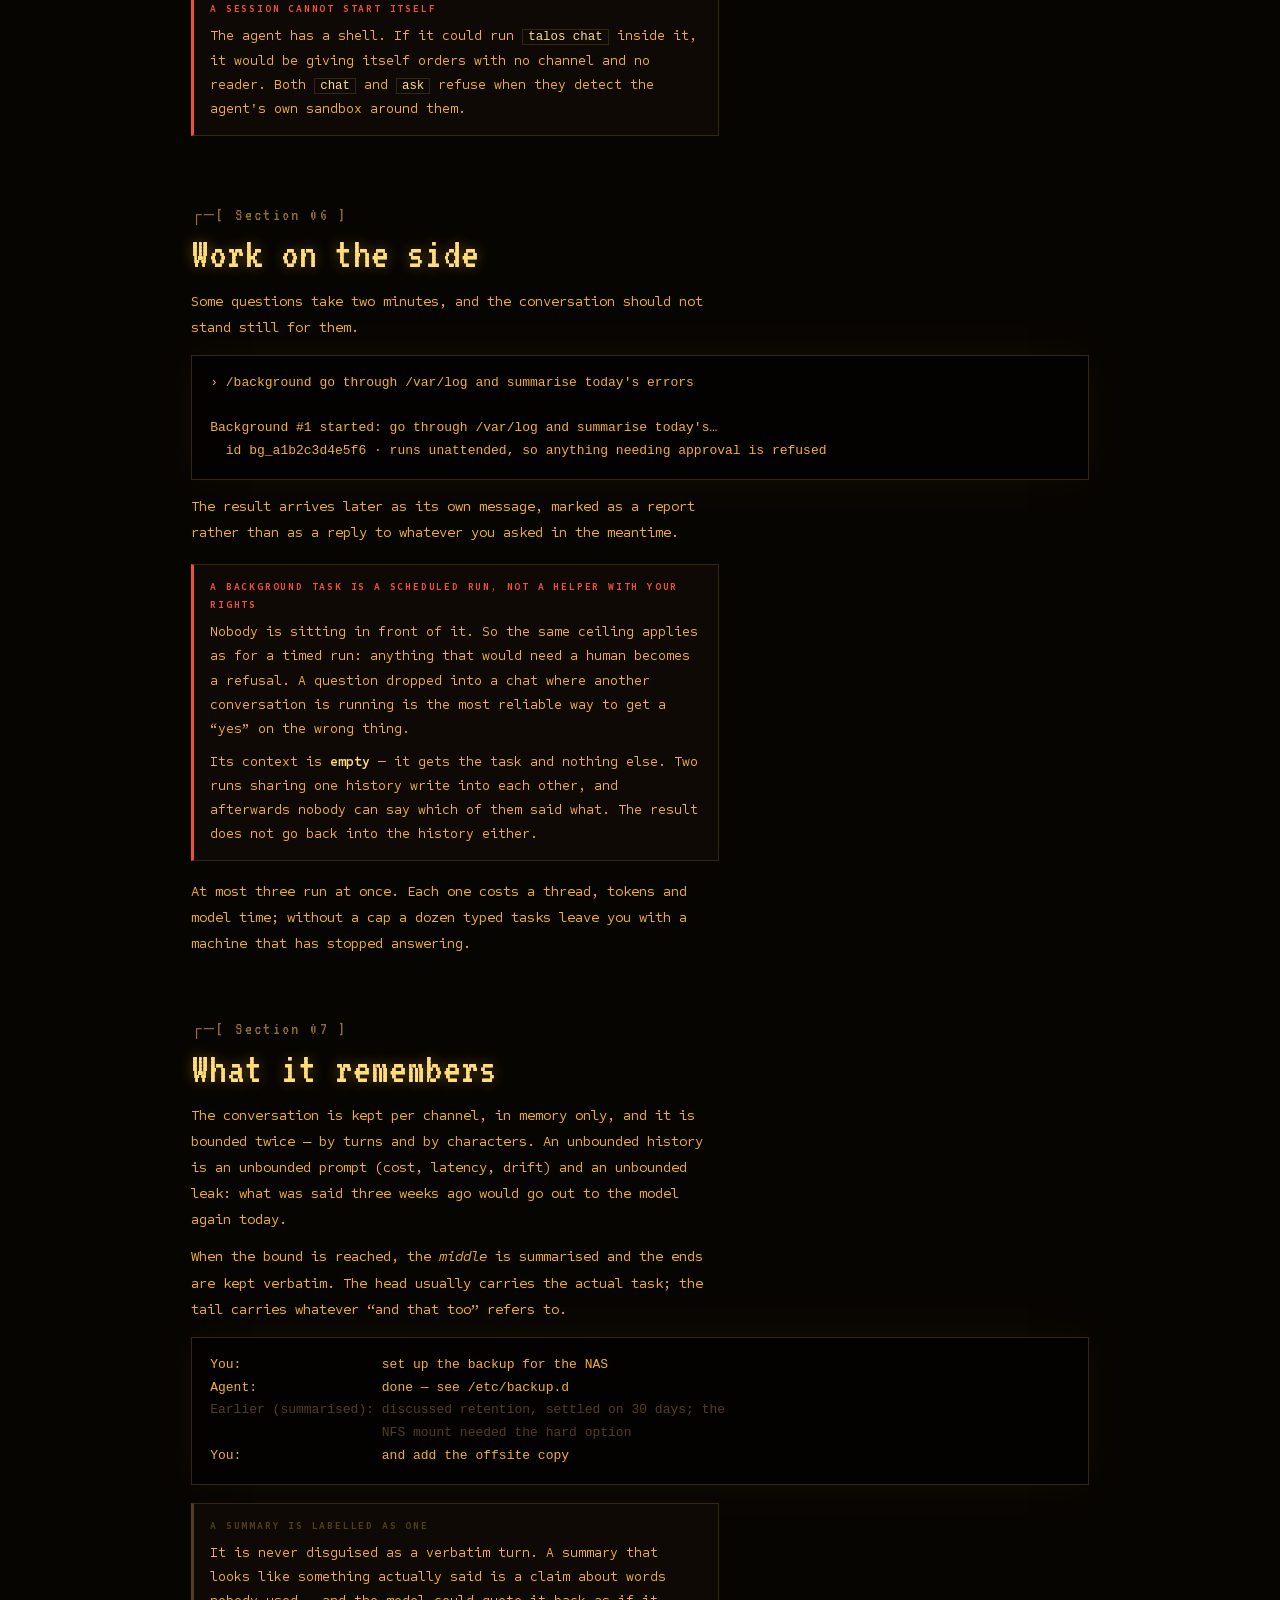
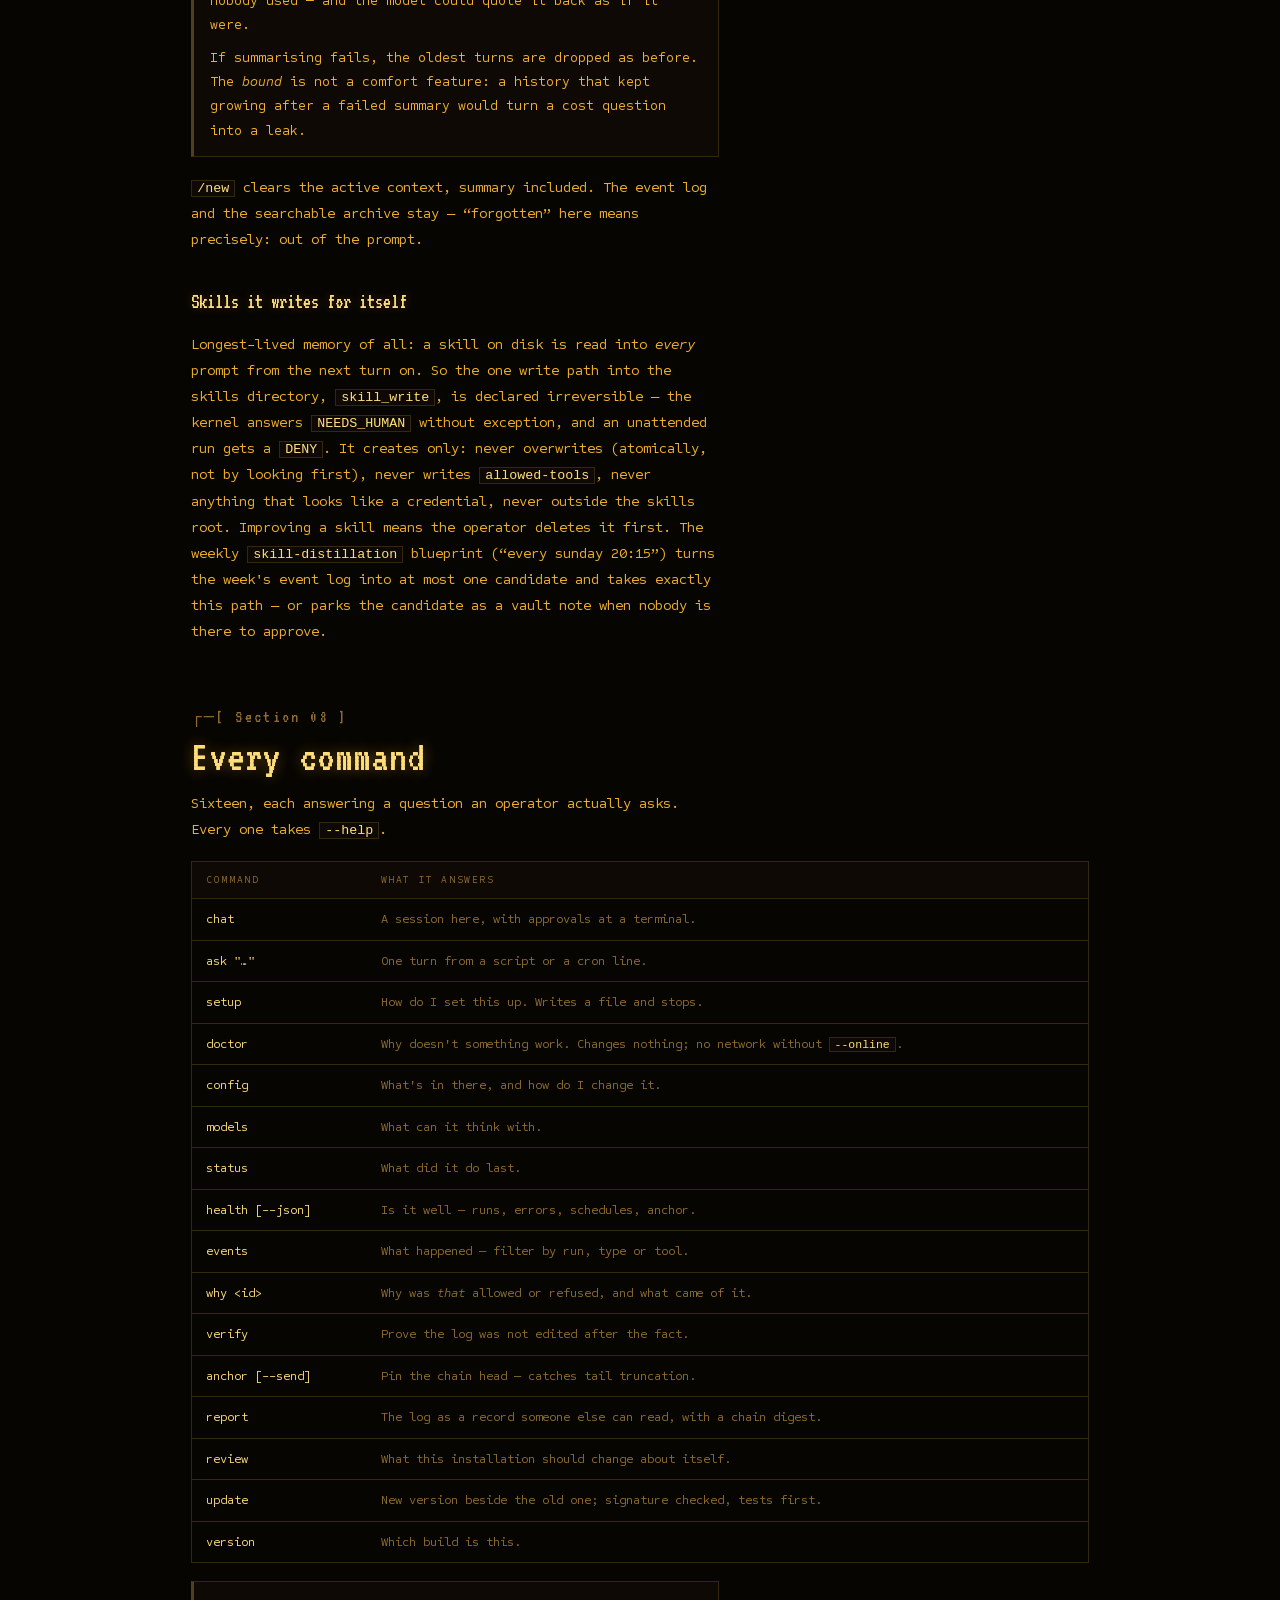
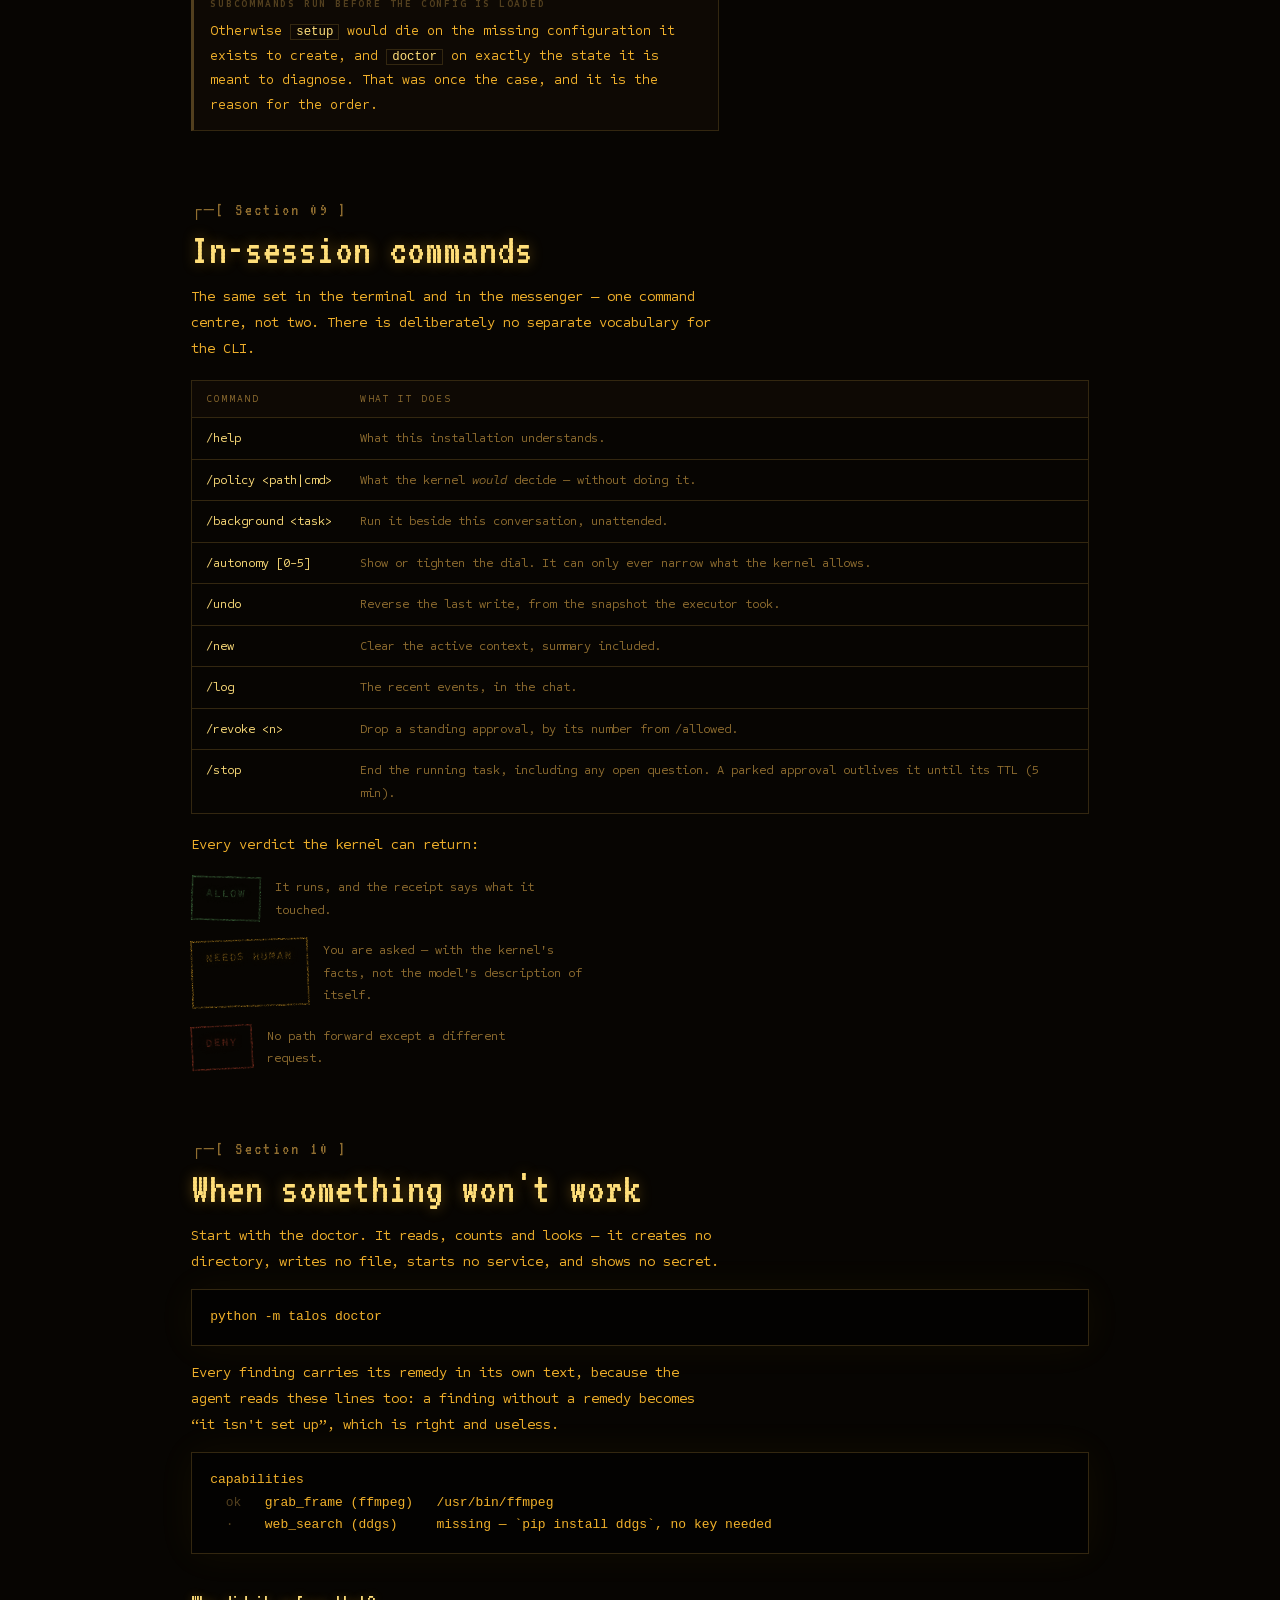
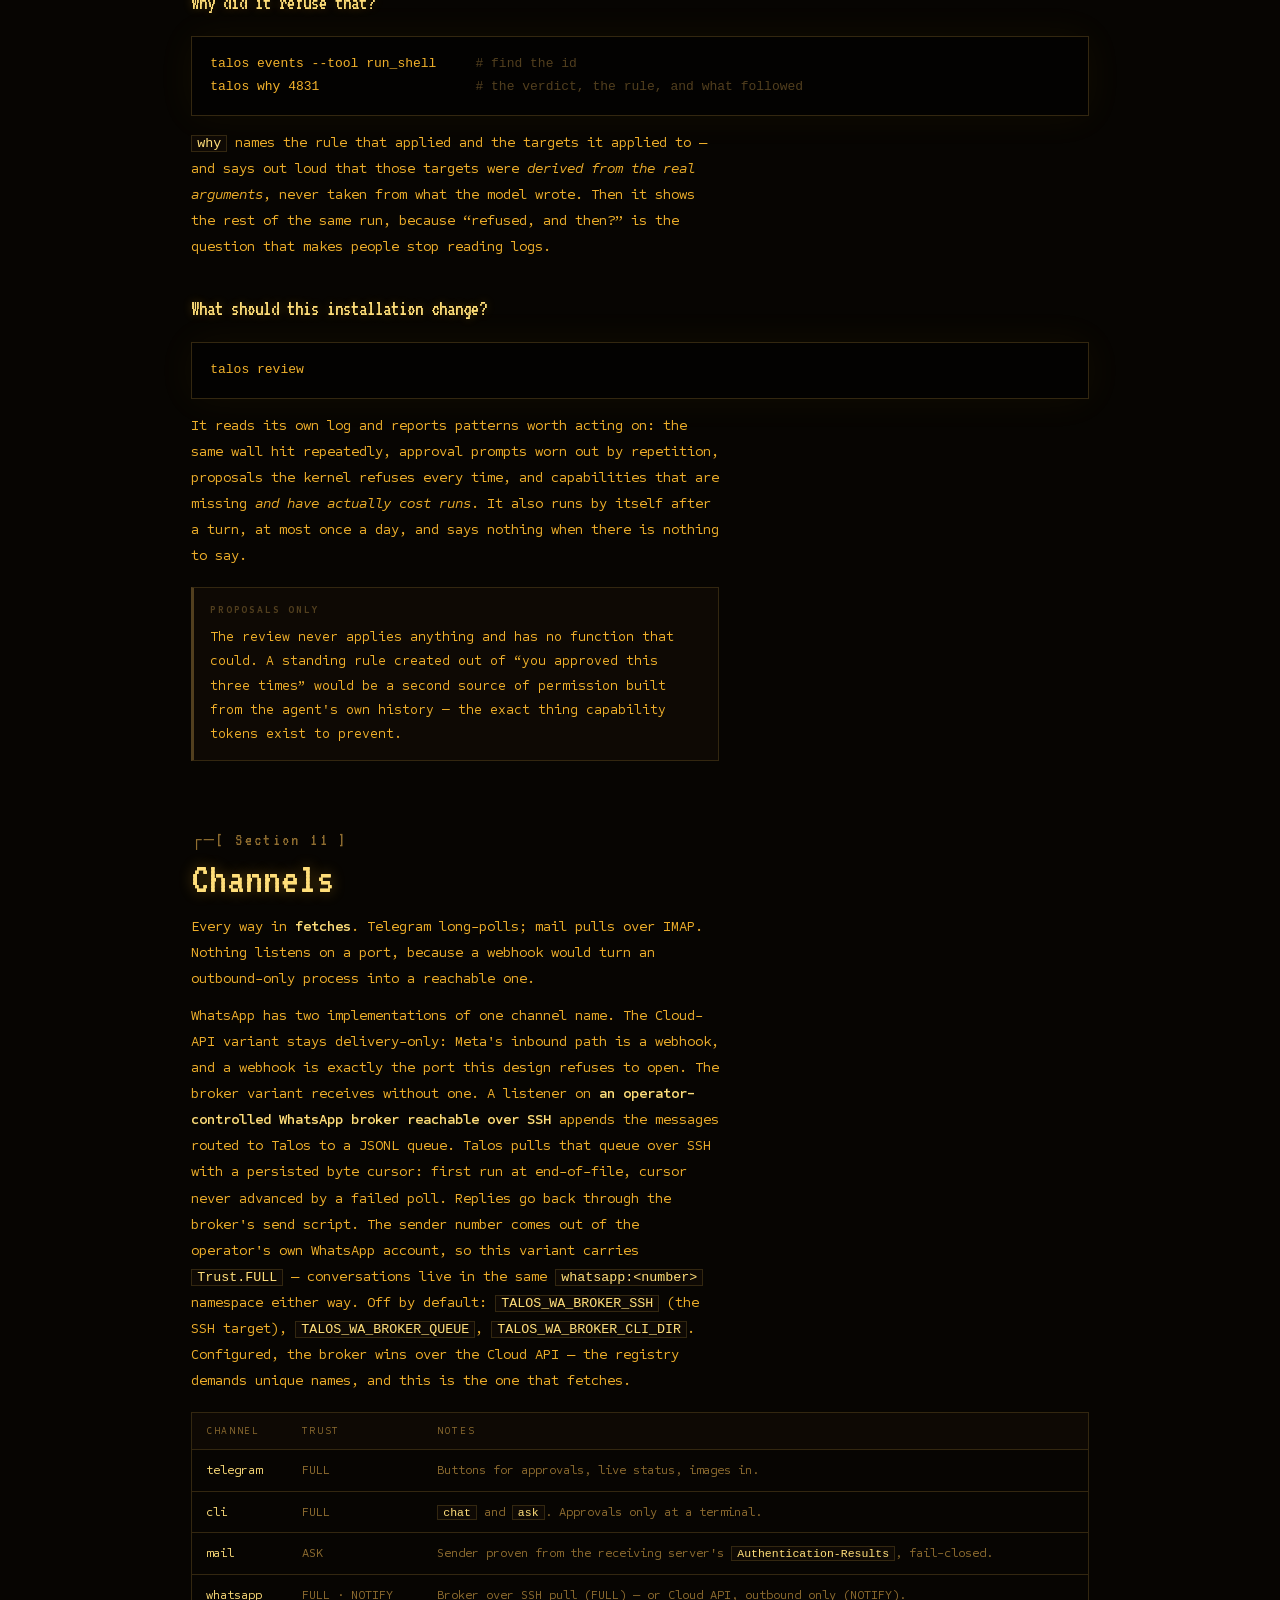
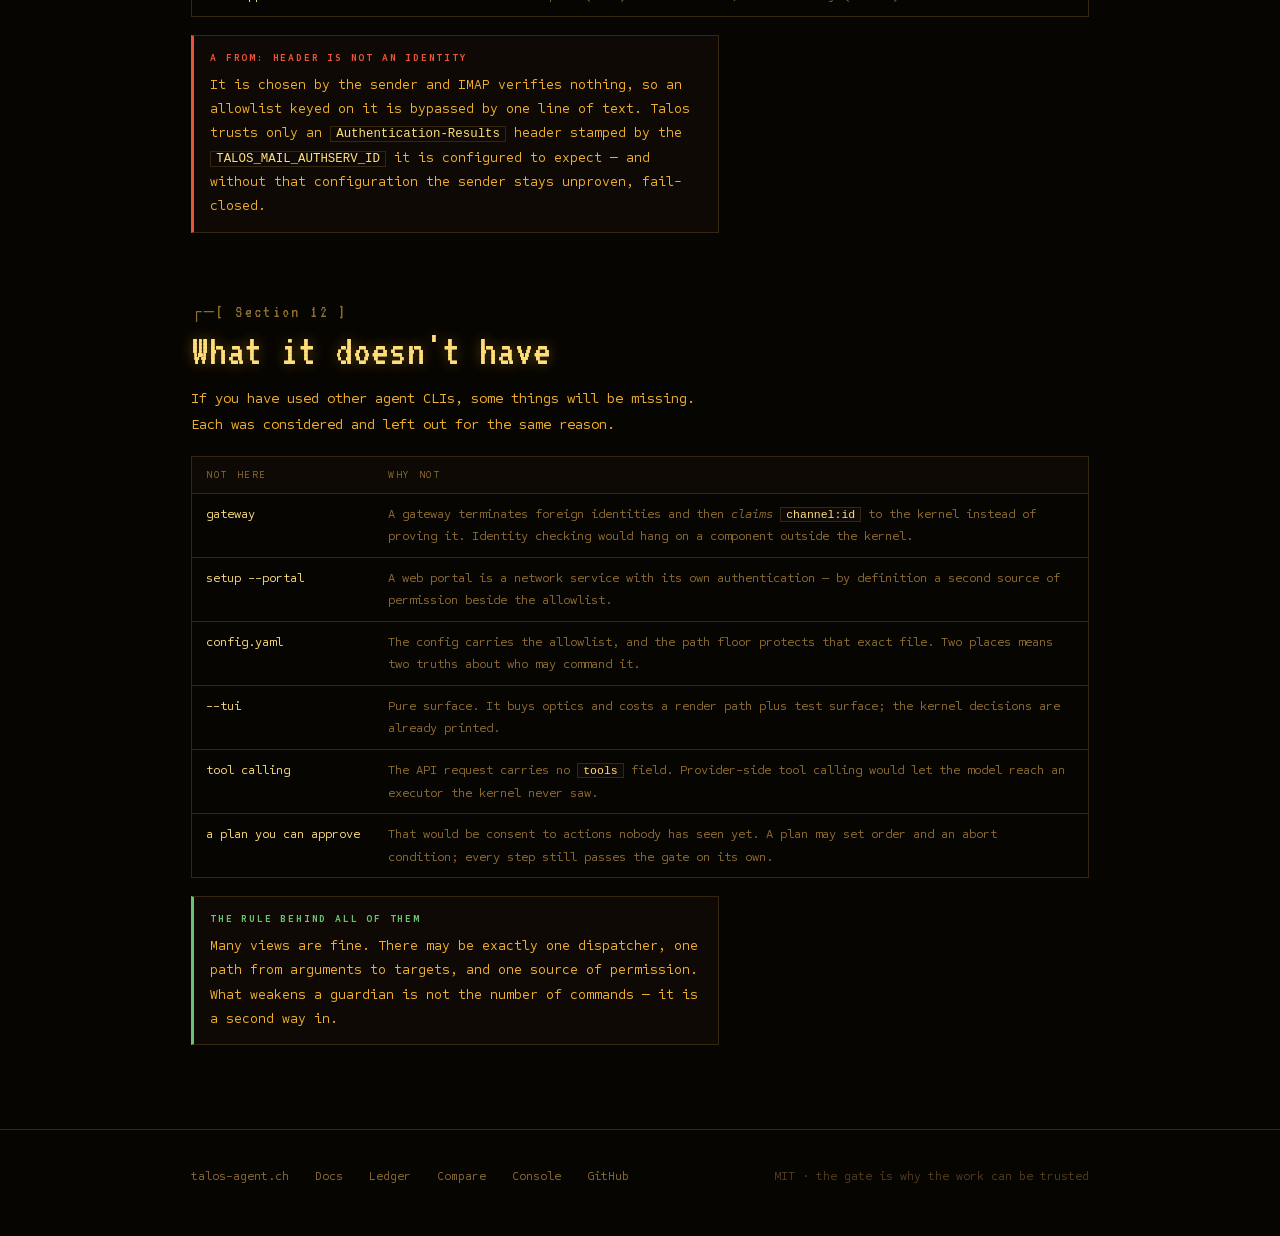
==== commit cdf51625: "worker: per-backend spawn + agy file evidence from the measured stream shape serve() pre-built a sin" ====
--- a/site/docs/index.html
+++ b/site/docs/index.html
@@ -246,7 +246,7 @@
     <p class="lede">That one decision shapes the rest of this manual. It is why the
     command list is short, and why a few obvious conveniences are missing on purpose.</p>
     <div class="spec-row">
-      <div class="spec"><b>2166</b>unit tests</div>
+      <div class="spec"><b>2168</b>unit tests</div>
       <div class="spec"><b>206/206</b>adversarial</div>
       <div class="spec"><b>782</b>gate lines</div>
       <div class="spec"><b>27</b>gated tools</div>
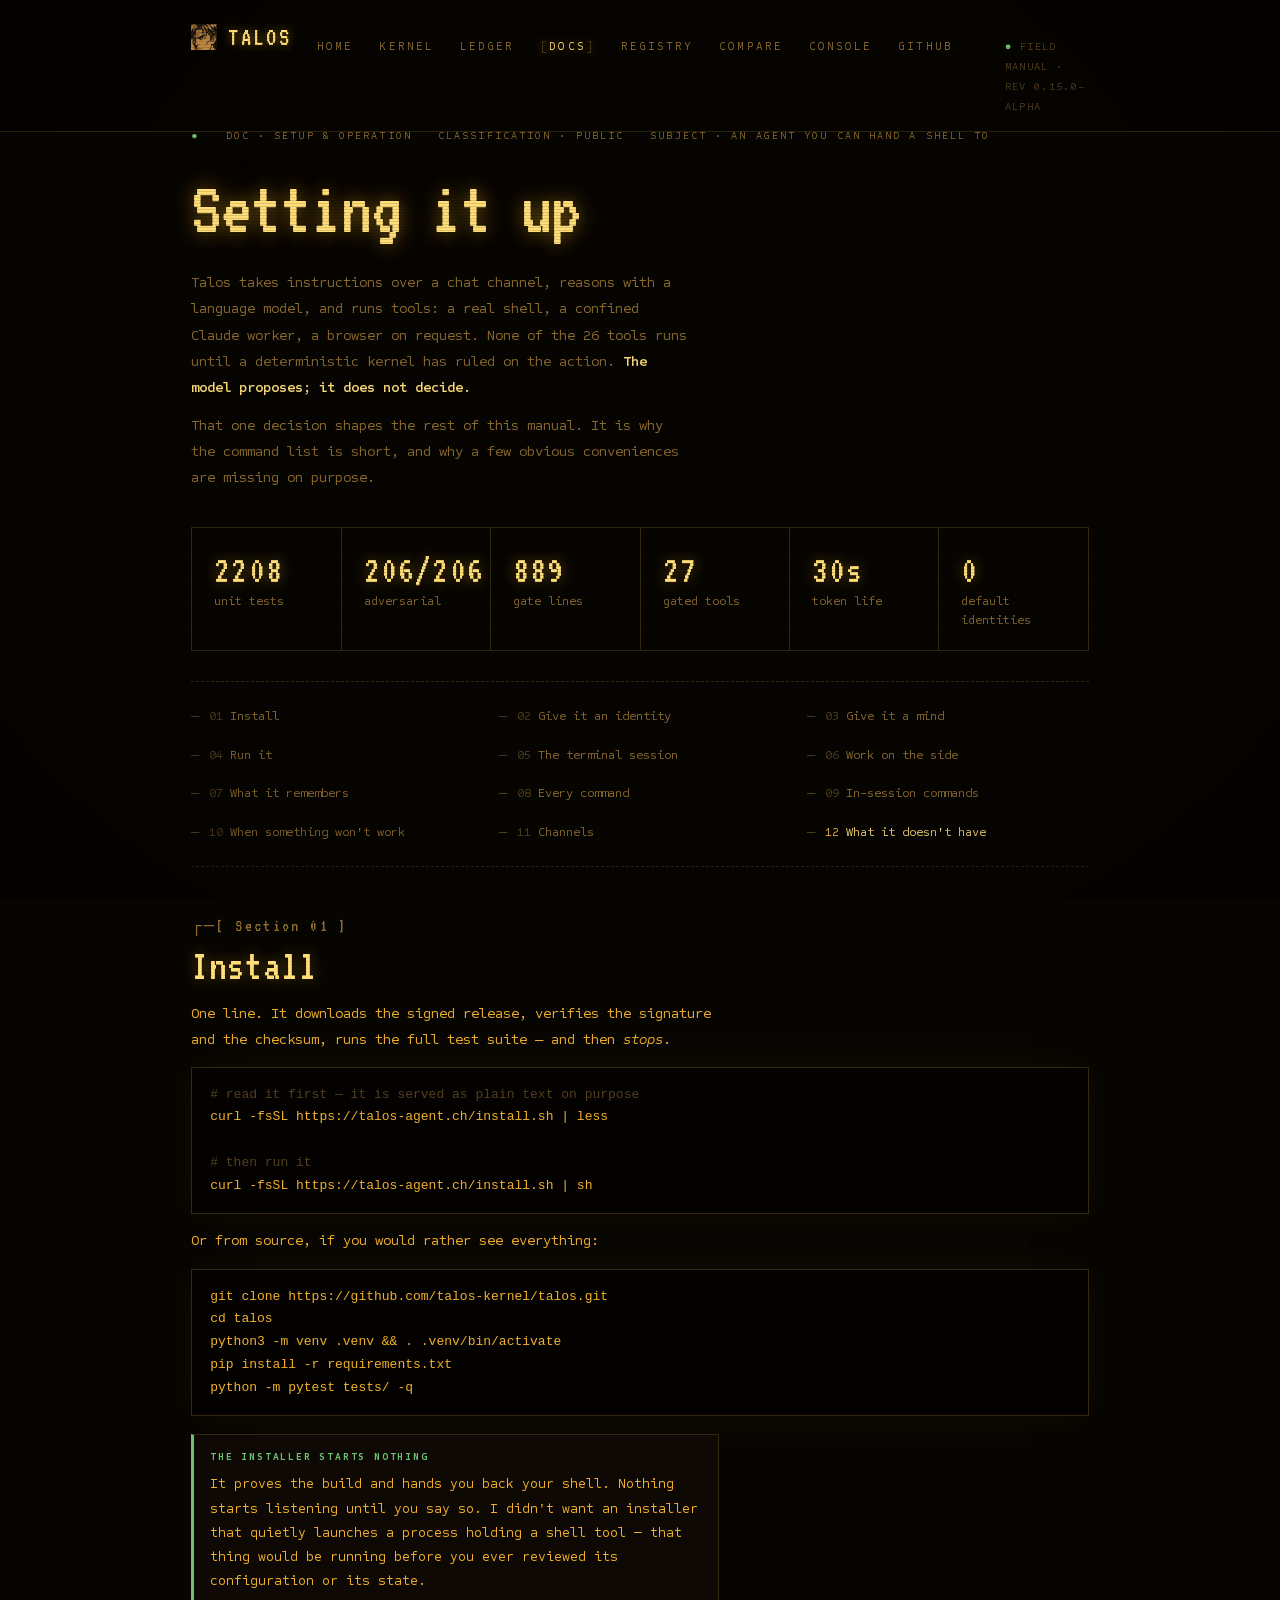
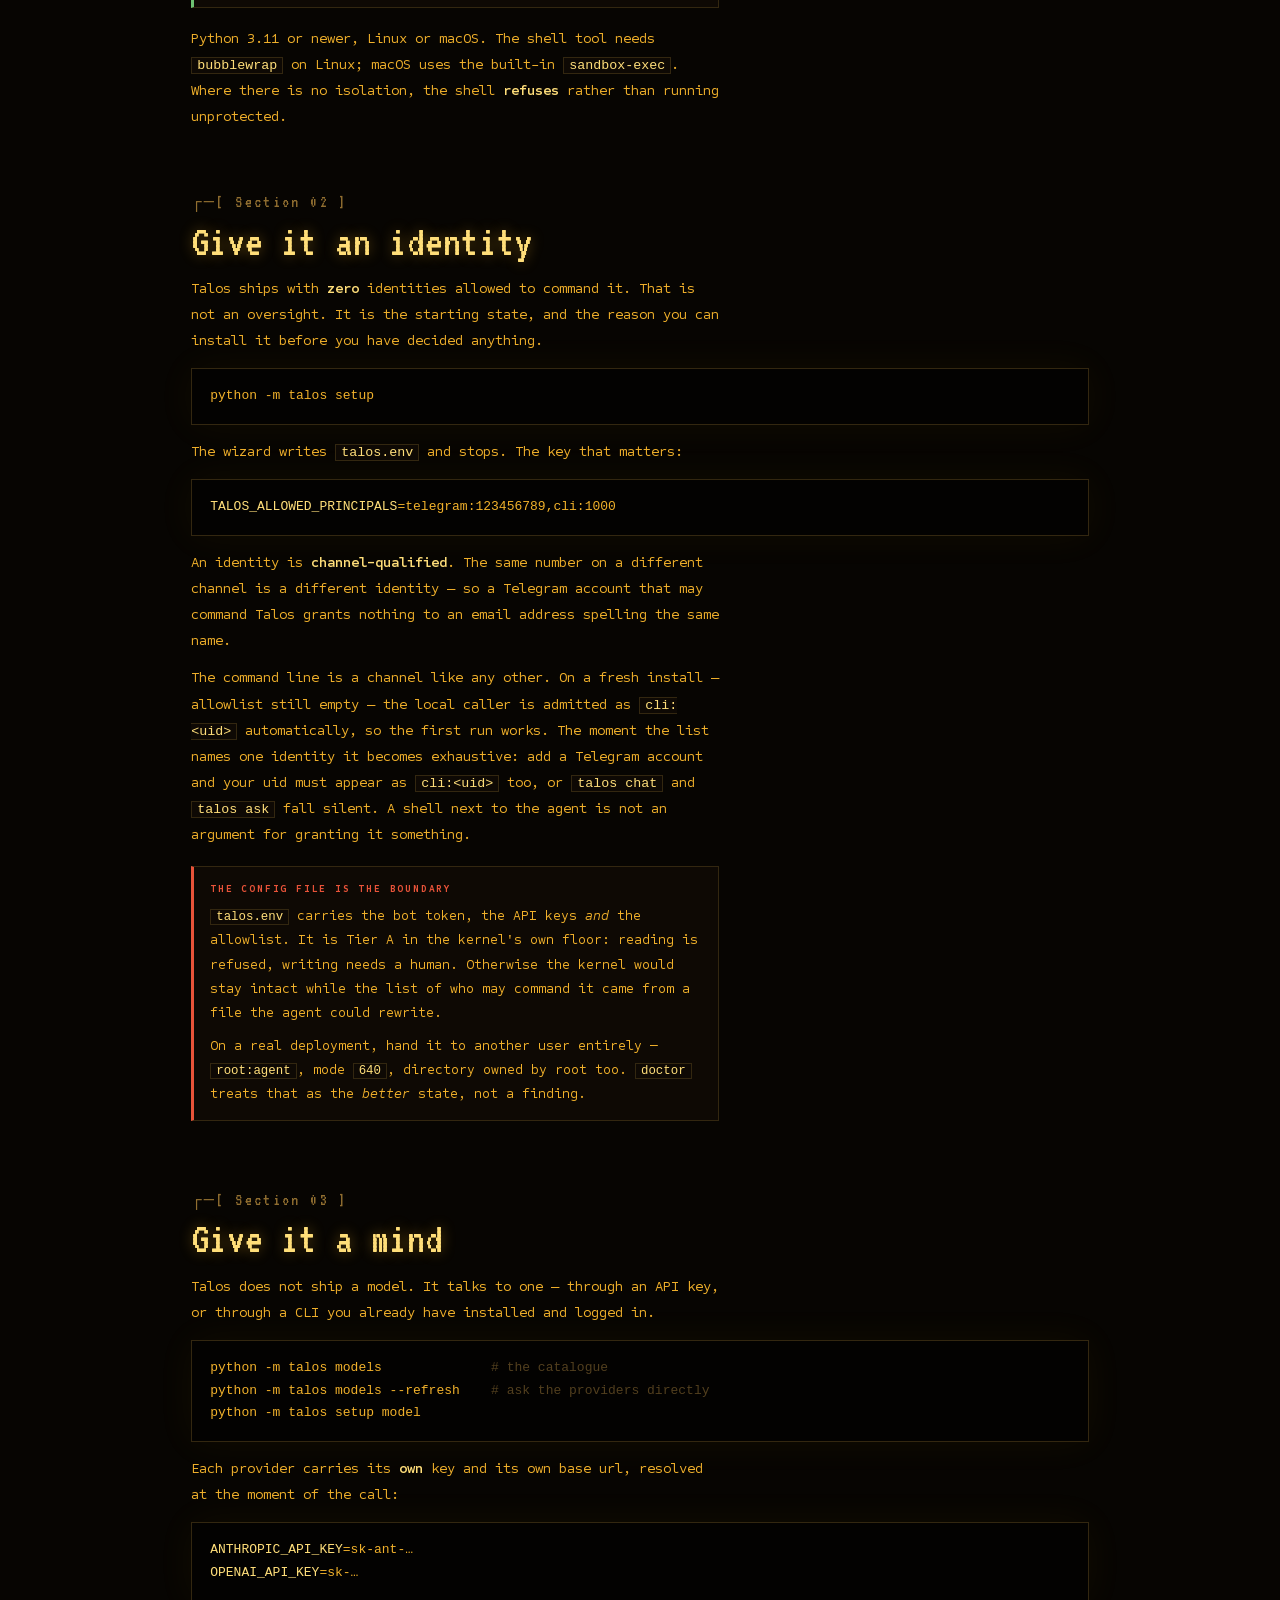
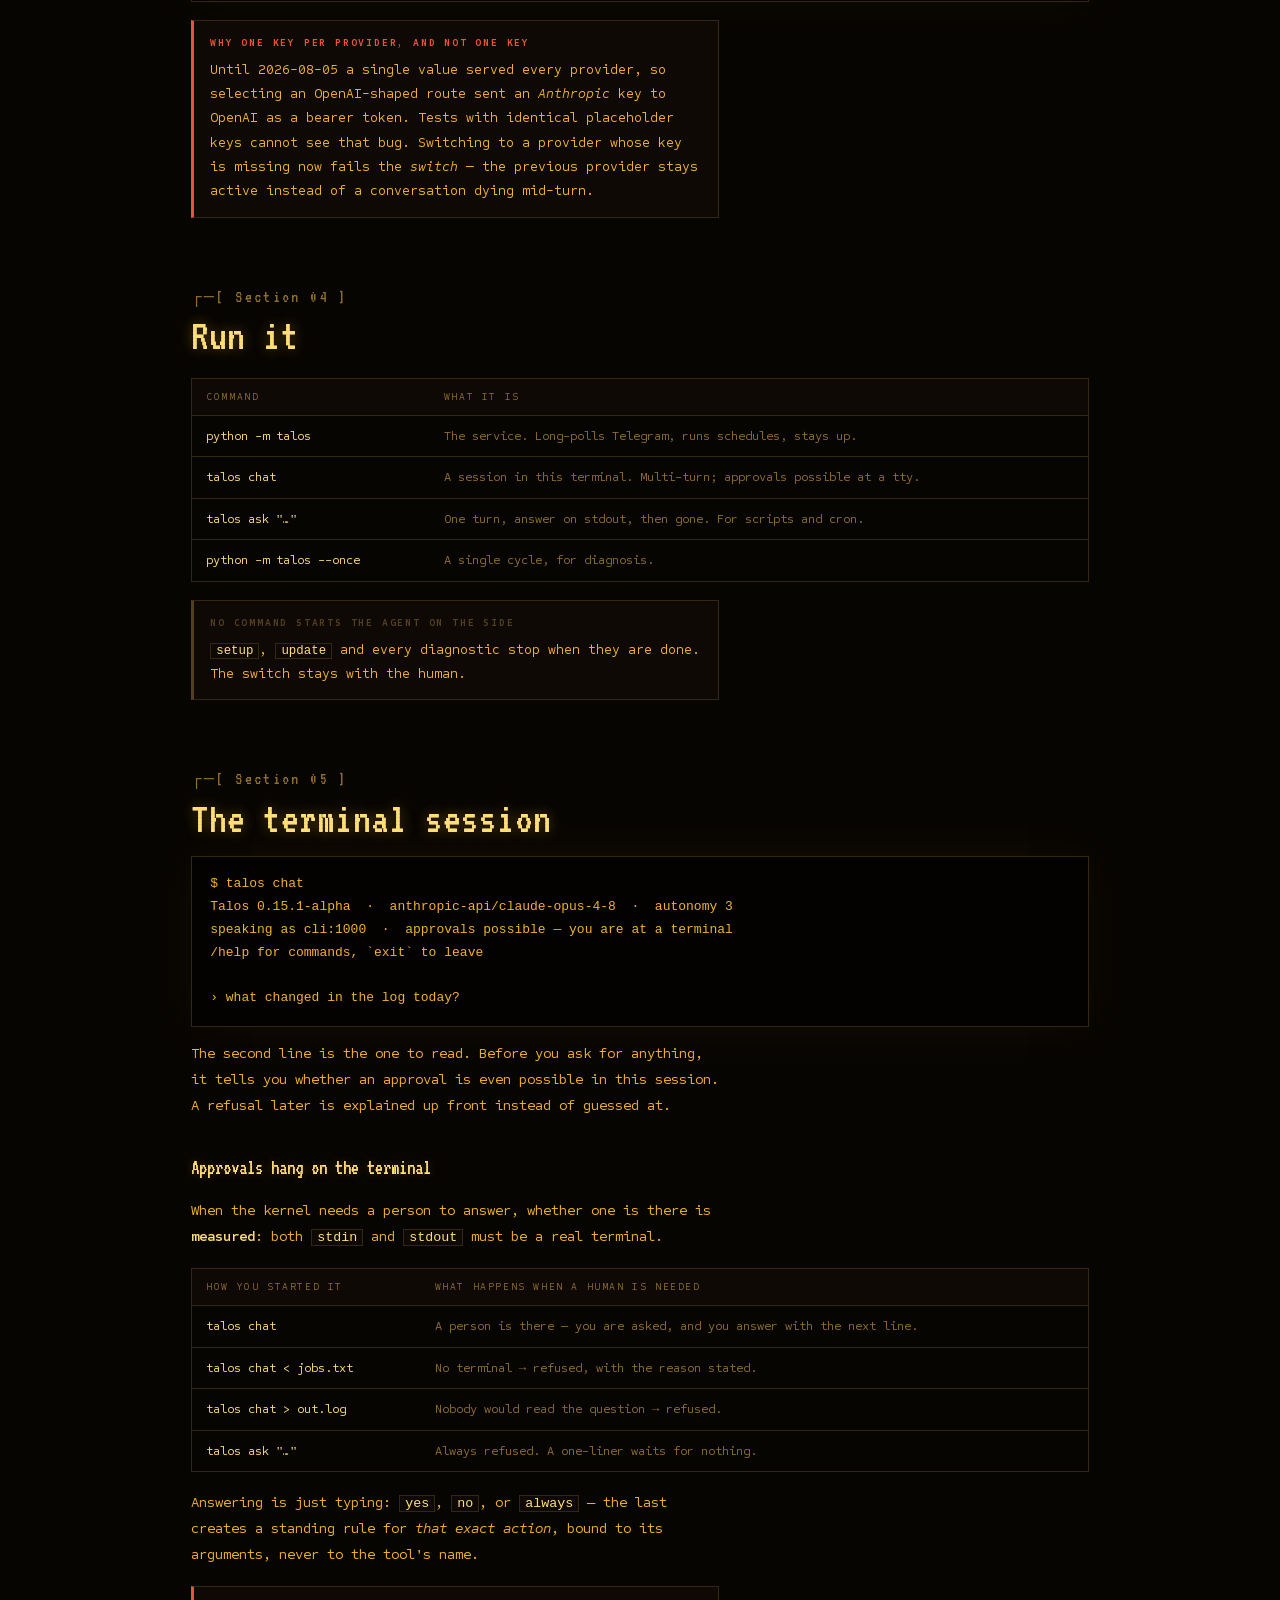
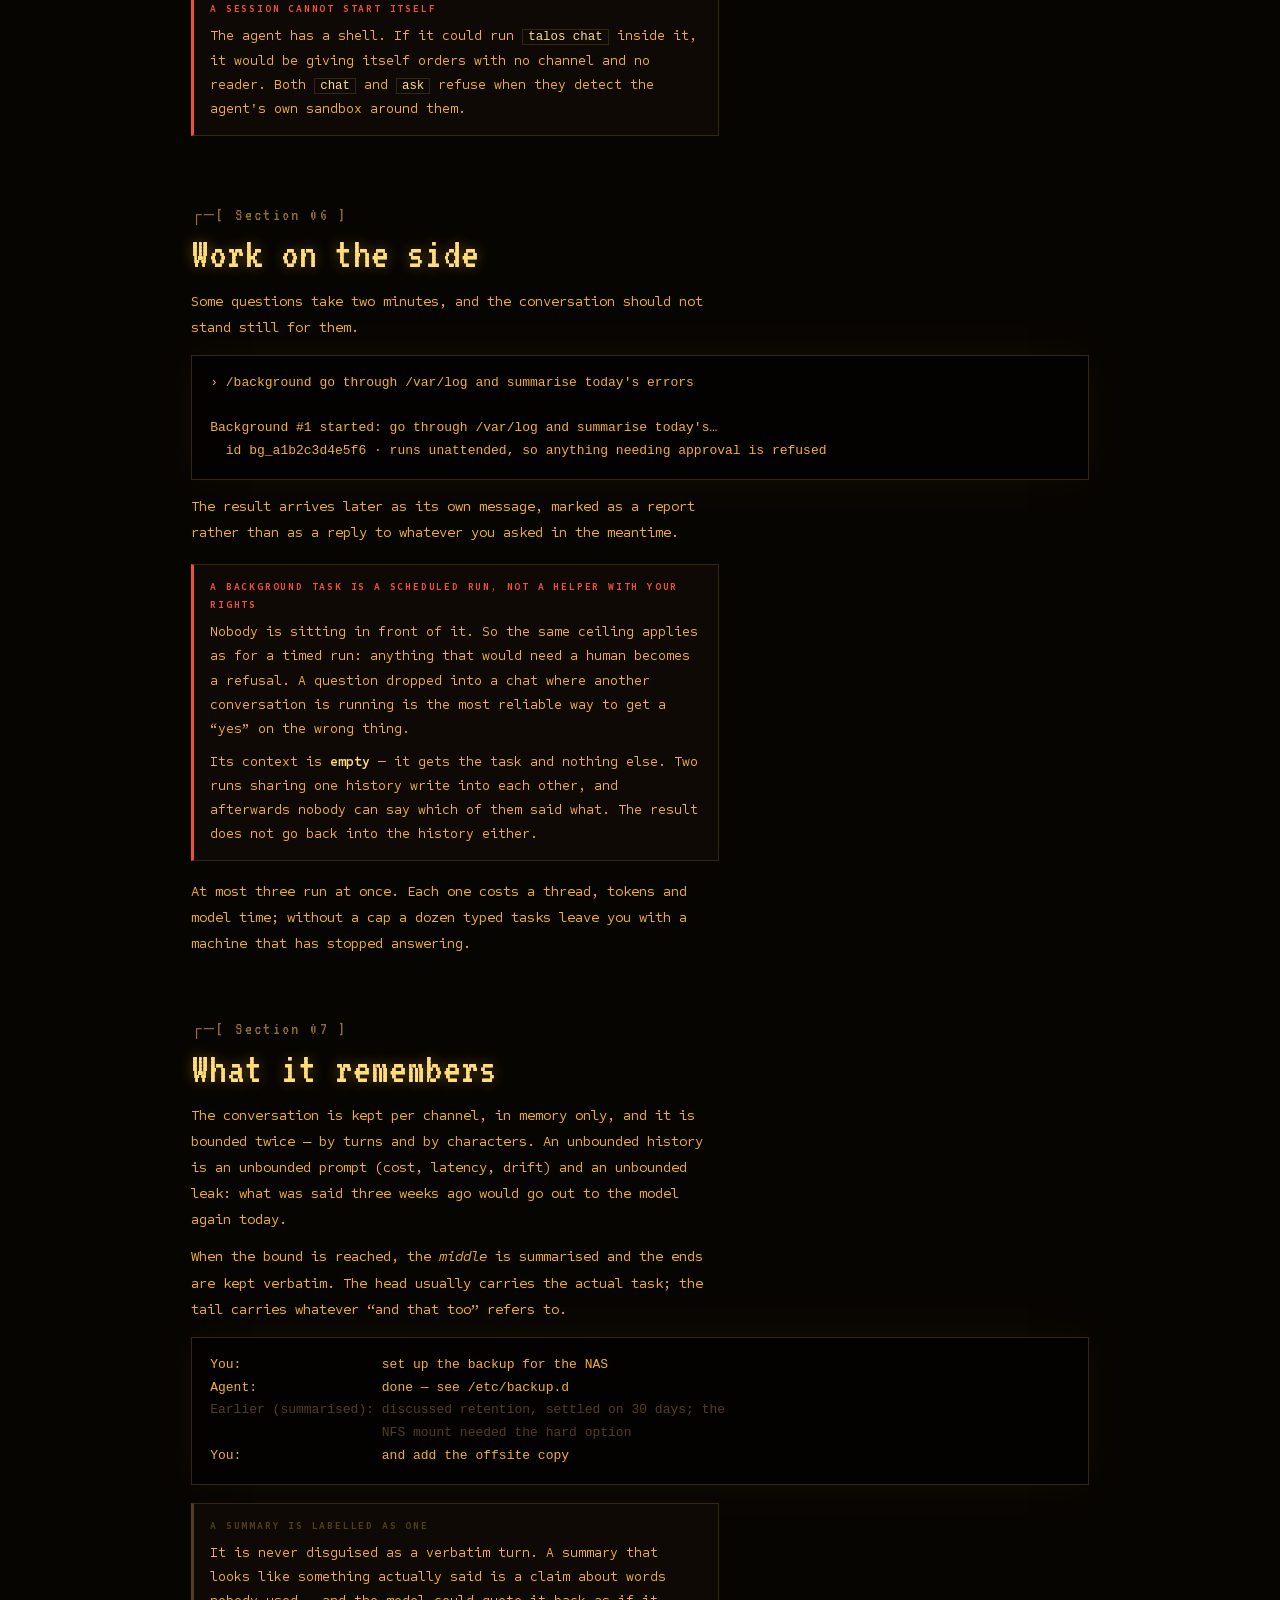
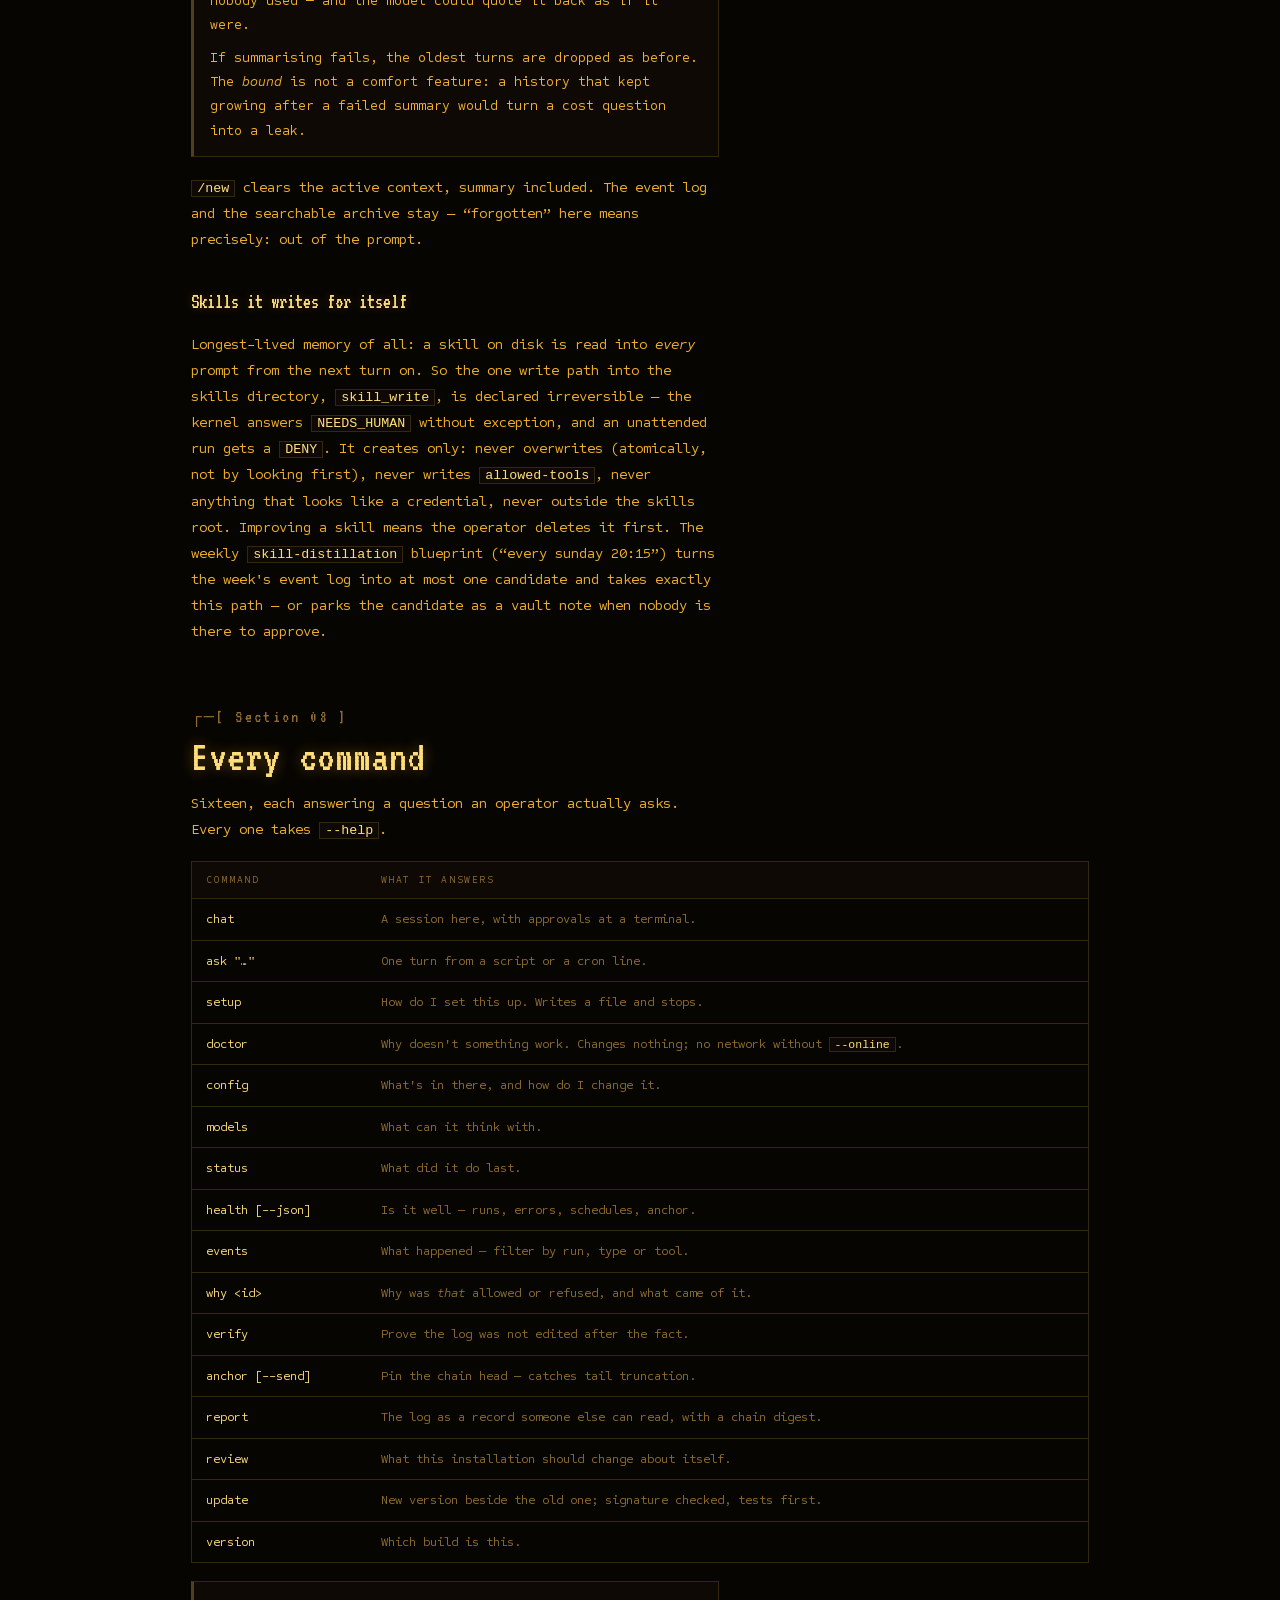
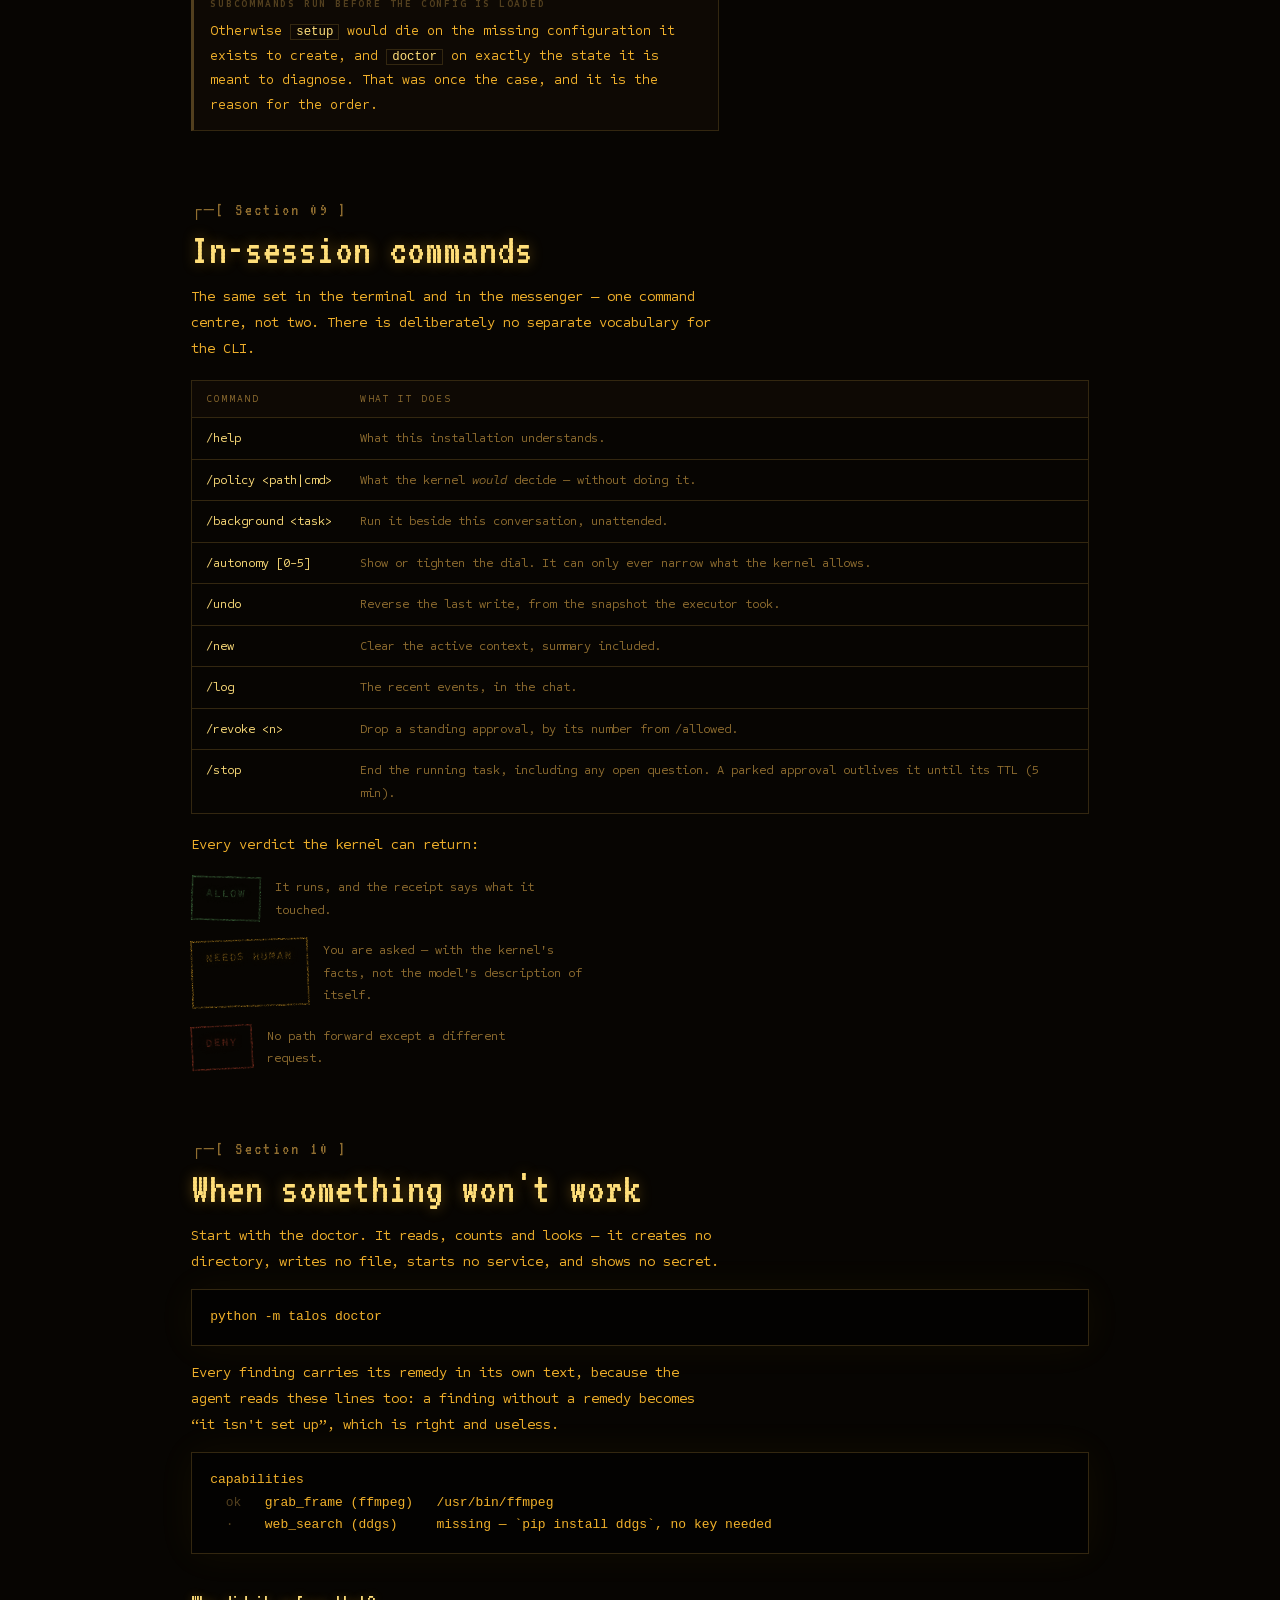
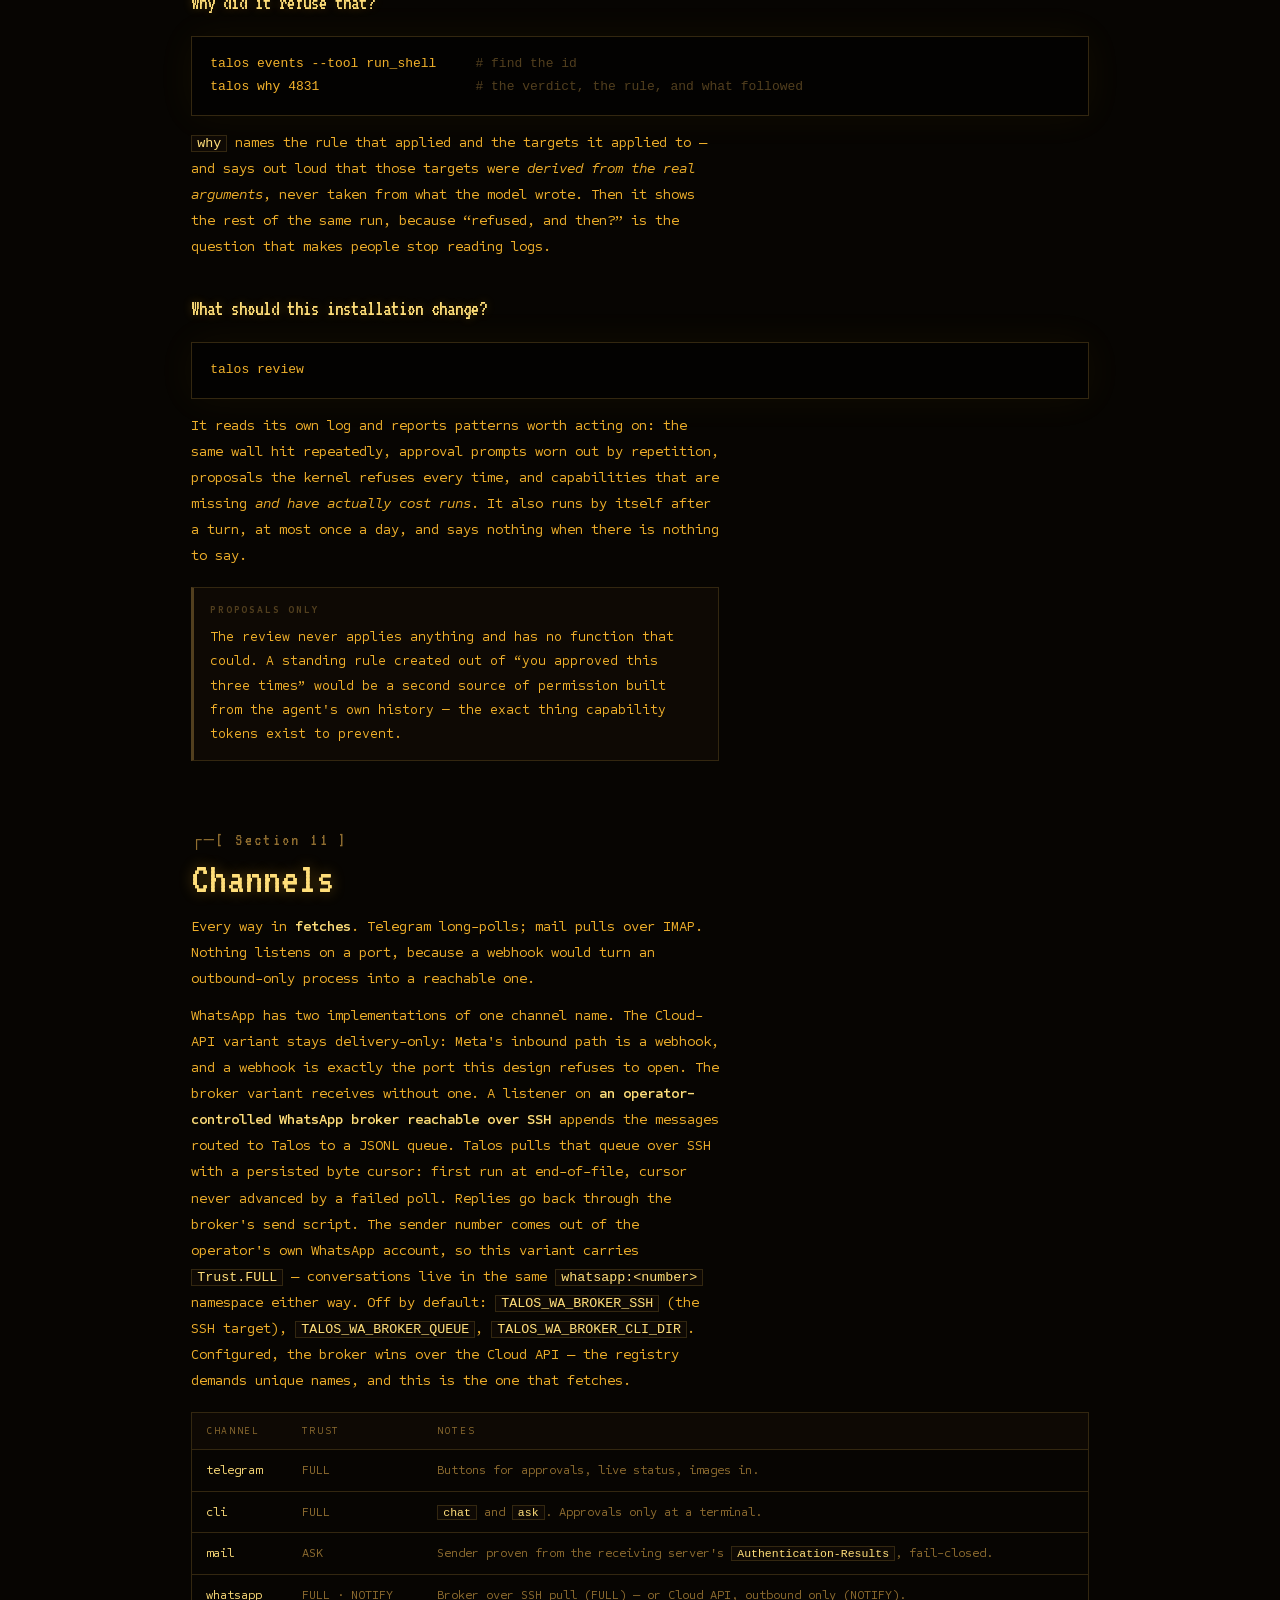
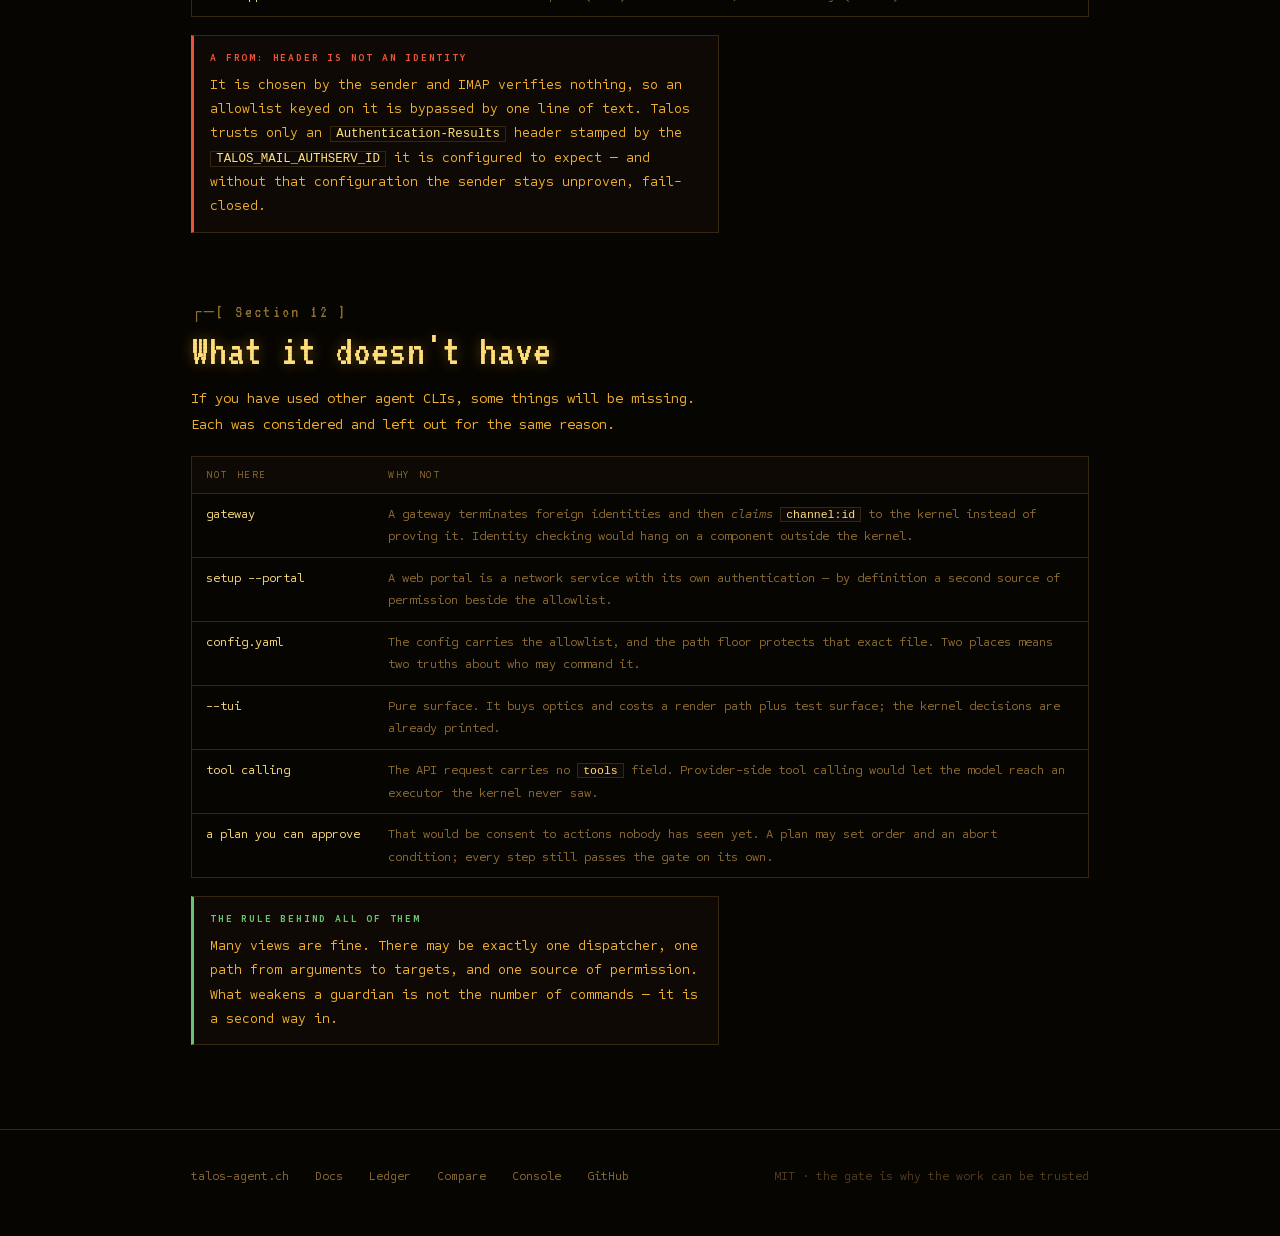
==== commit af629eef: "policy: precise /home hardline + TALOS_DELETABLE_ROOTS; telegram: answers as HTML + answer format" ====
--- a/site/docs/index.html
+++ b/site/docs/index.html
@@ -246,9 +246,9 @@
     <p class="lede">That one decision shapes the rest of this manual. It is why the
     command list is short, and why a few obvious conveniences are missing on purpose.</p>
     <div class="spec-row">
-      <div class="spec"><b>2168</b>unit tests</div>
+      <div class="spec"><b>2208</b>unit tests</div>
       <div class="spec"><b>206/206</b>adversarial</div>
-      <div class="spec"><b>782</b>gate lines</div>
+      <div class="spec"><b>889</b>gate lines</div>
       <div class="spec"><b>27</b>gated tools</div>
       <div class="spec"><b>30s</b>token life</div>
       <div class="spec"><b>0</b>default identities</div>
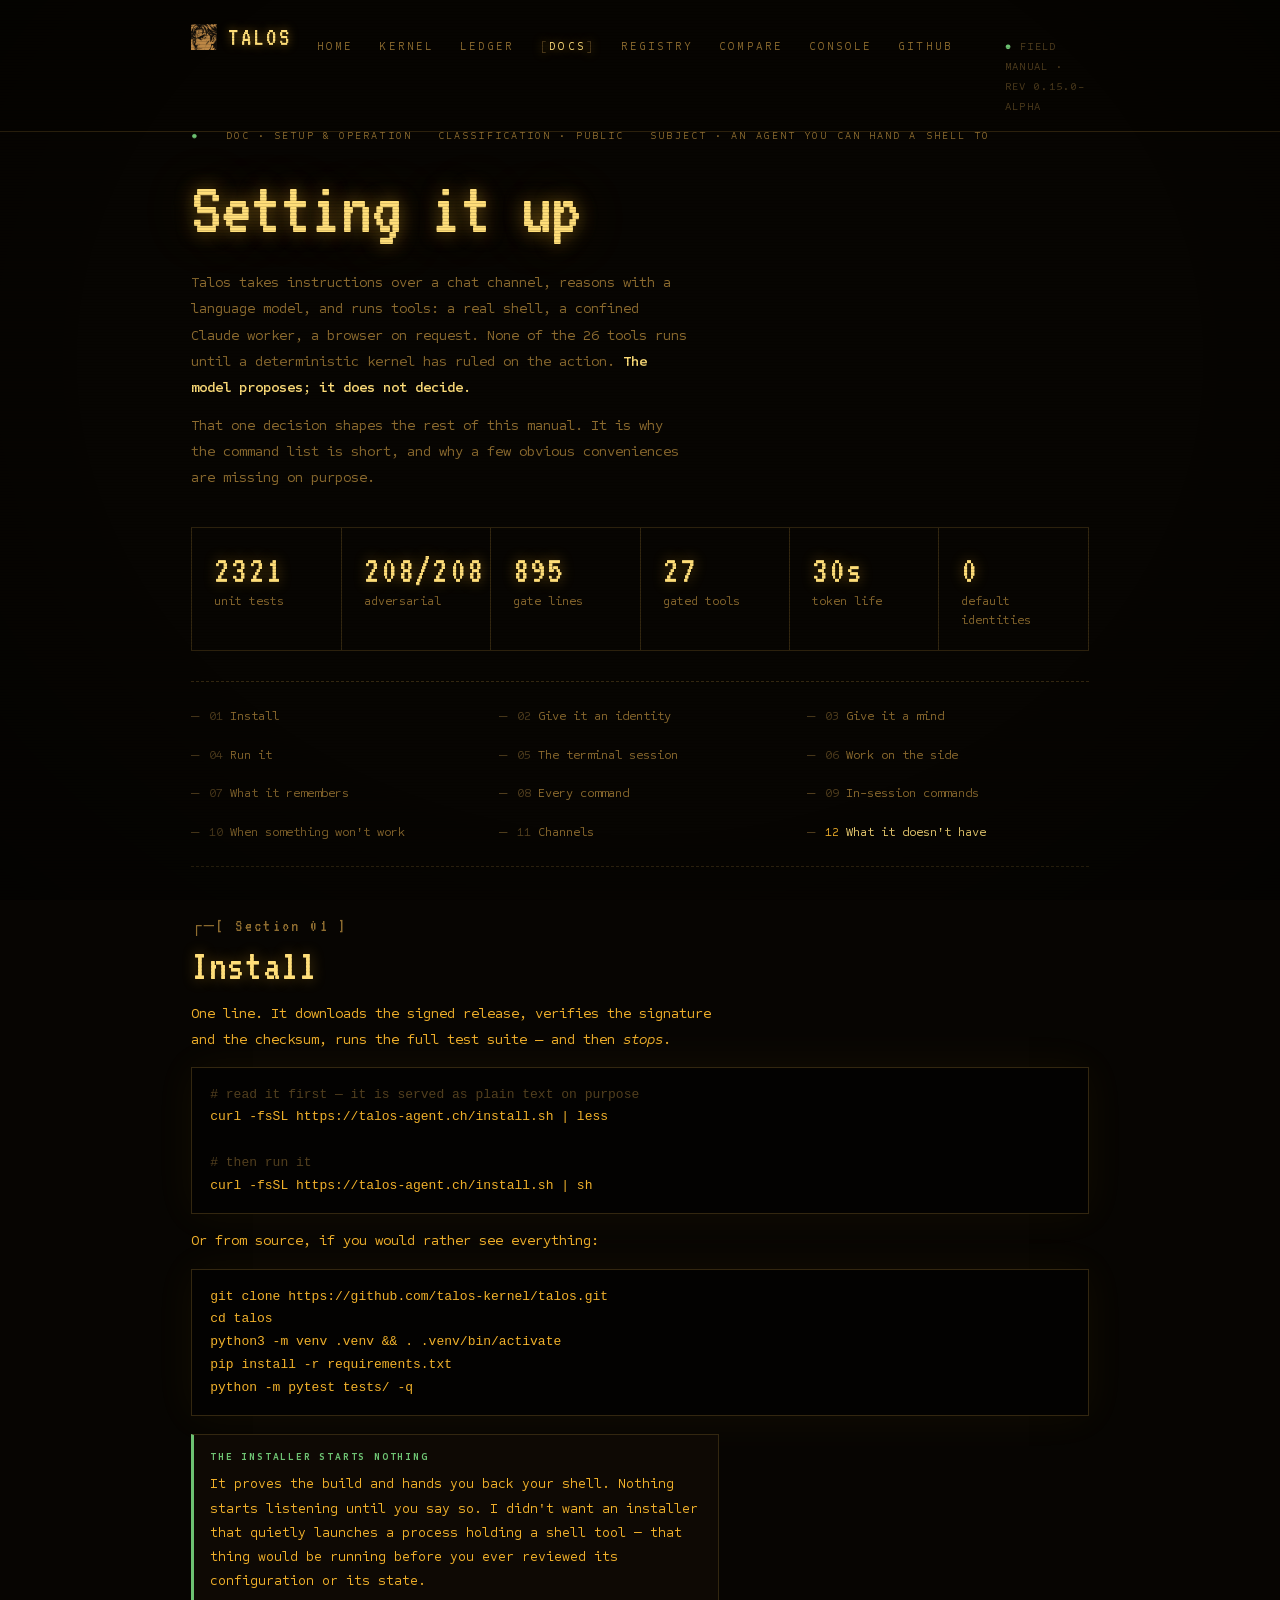
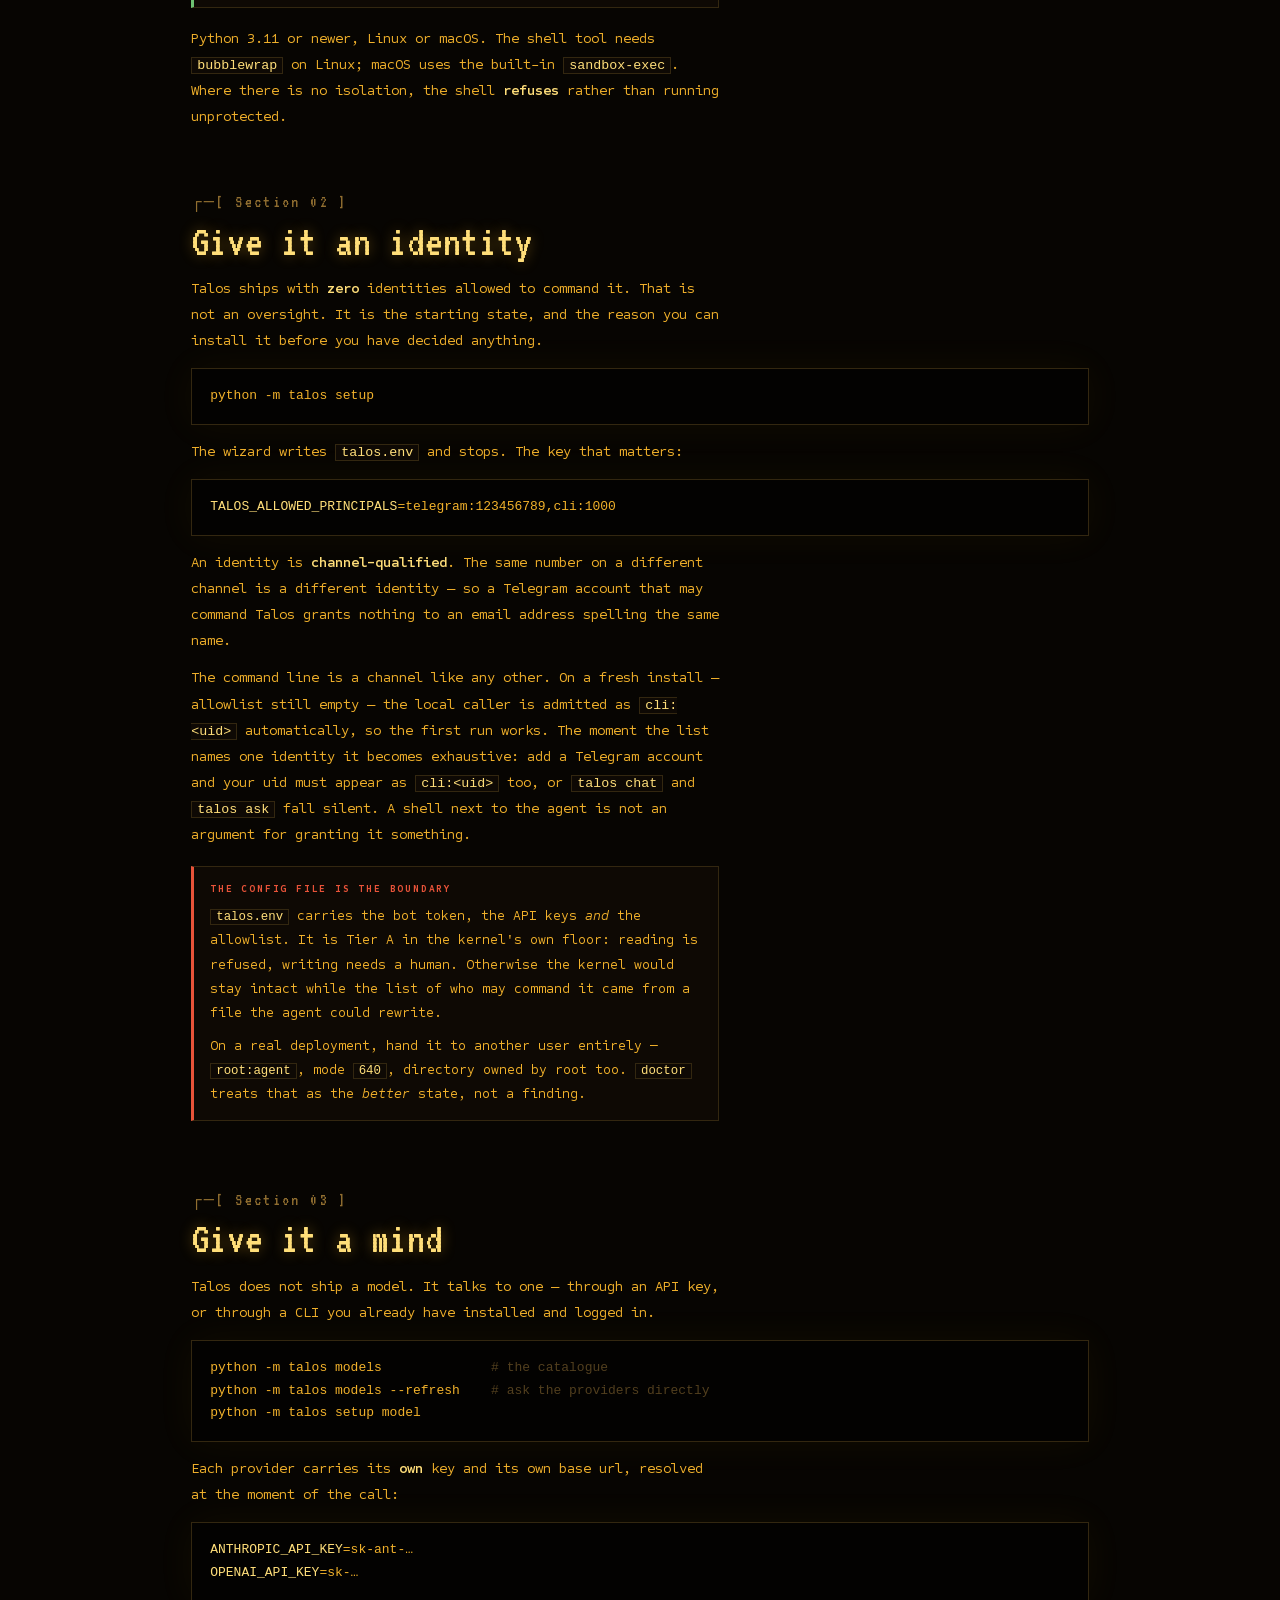
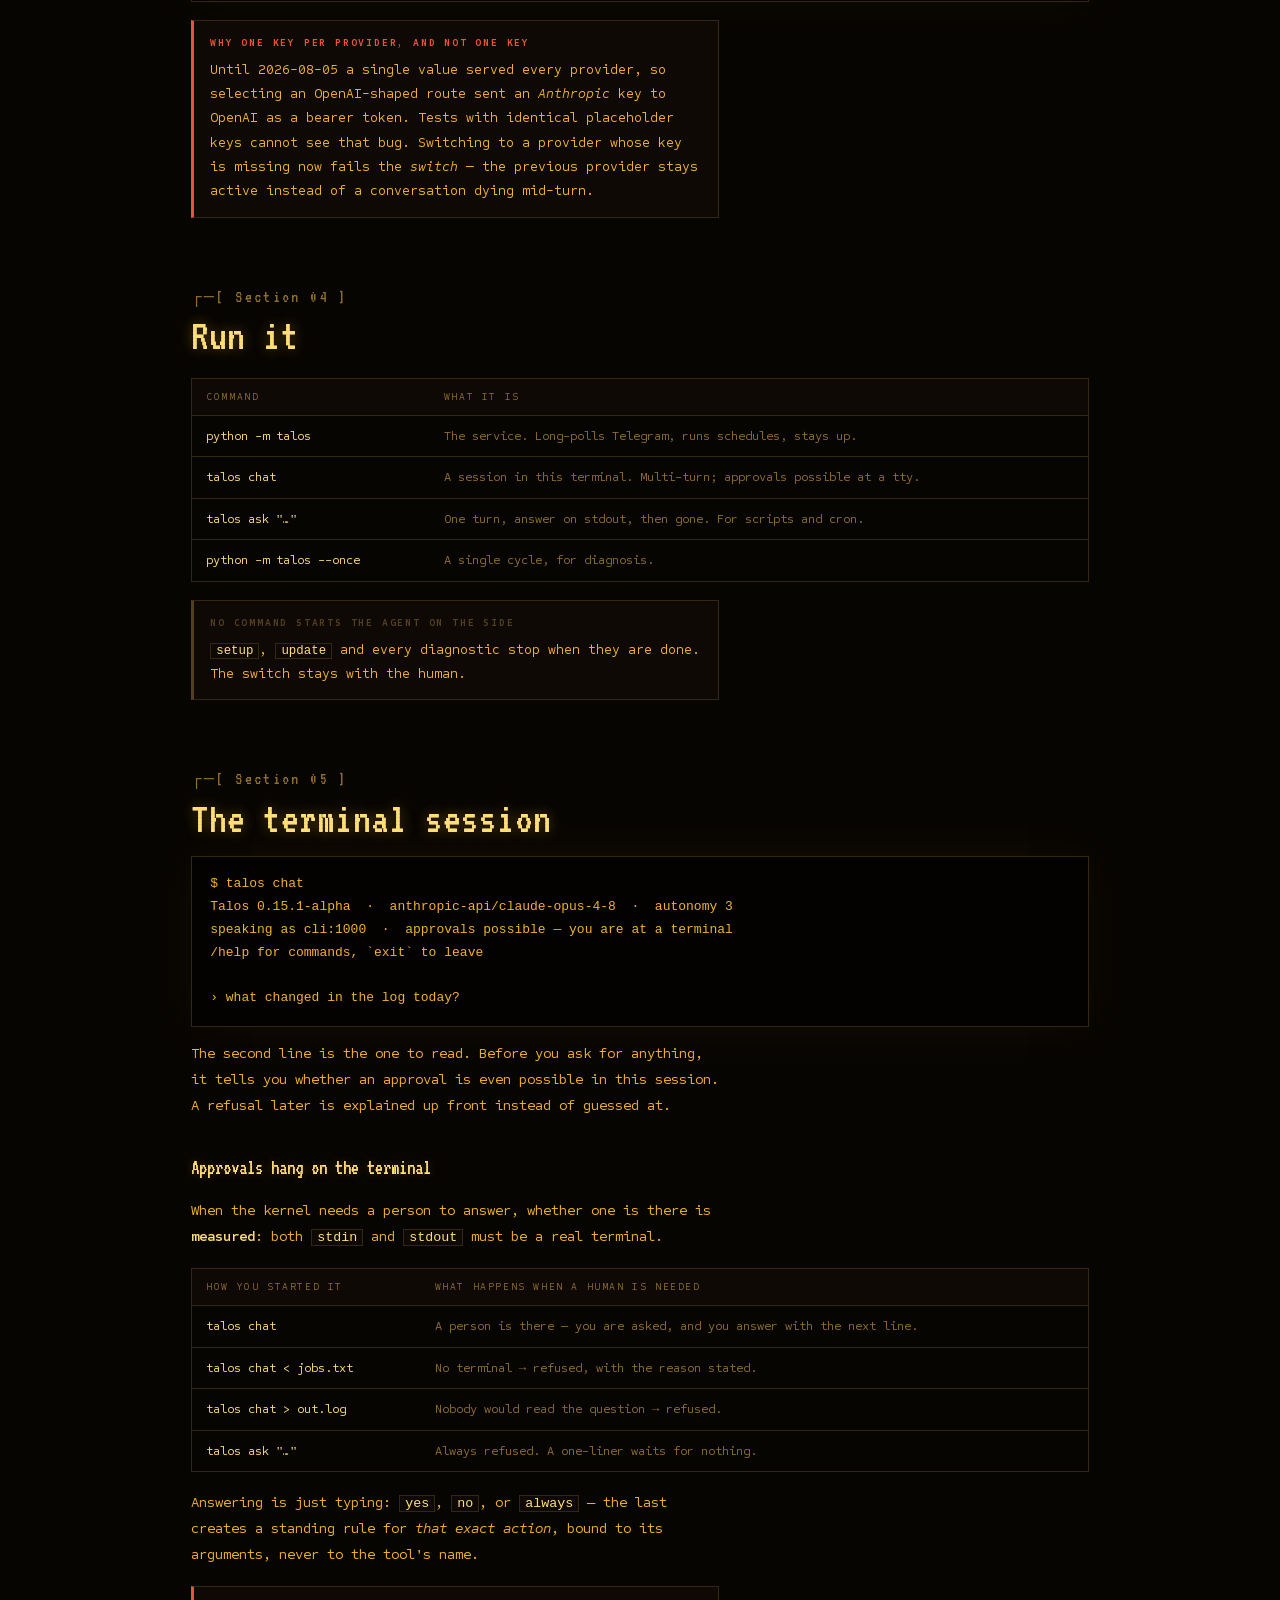
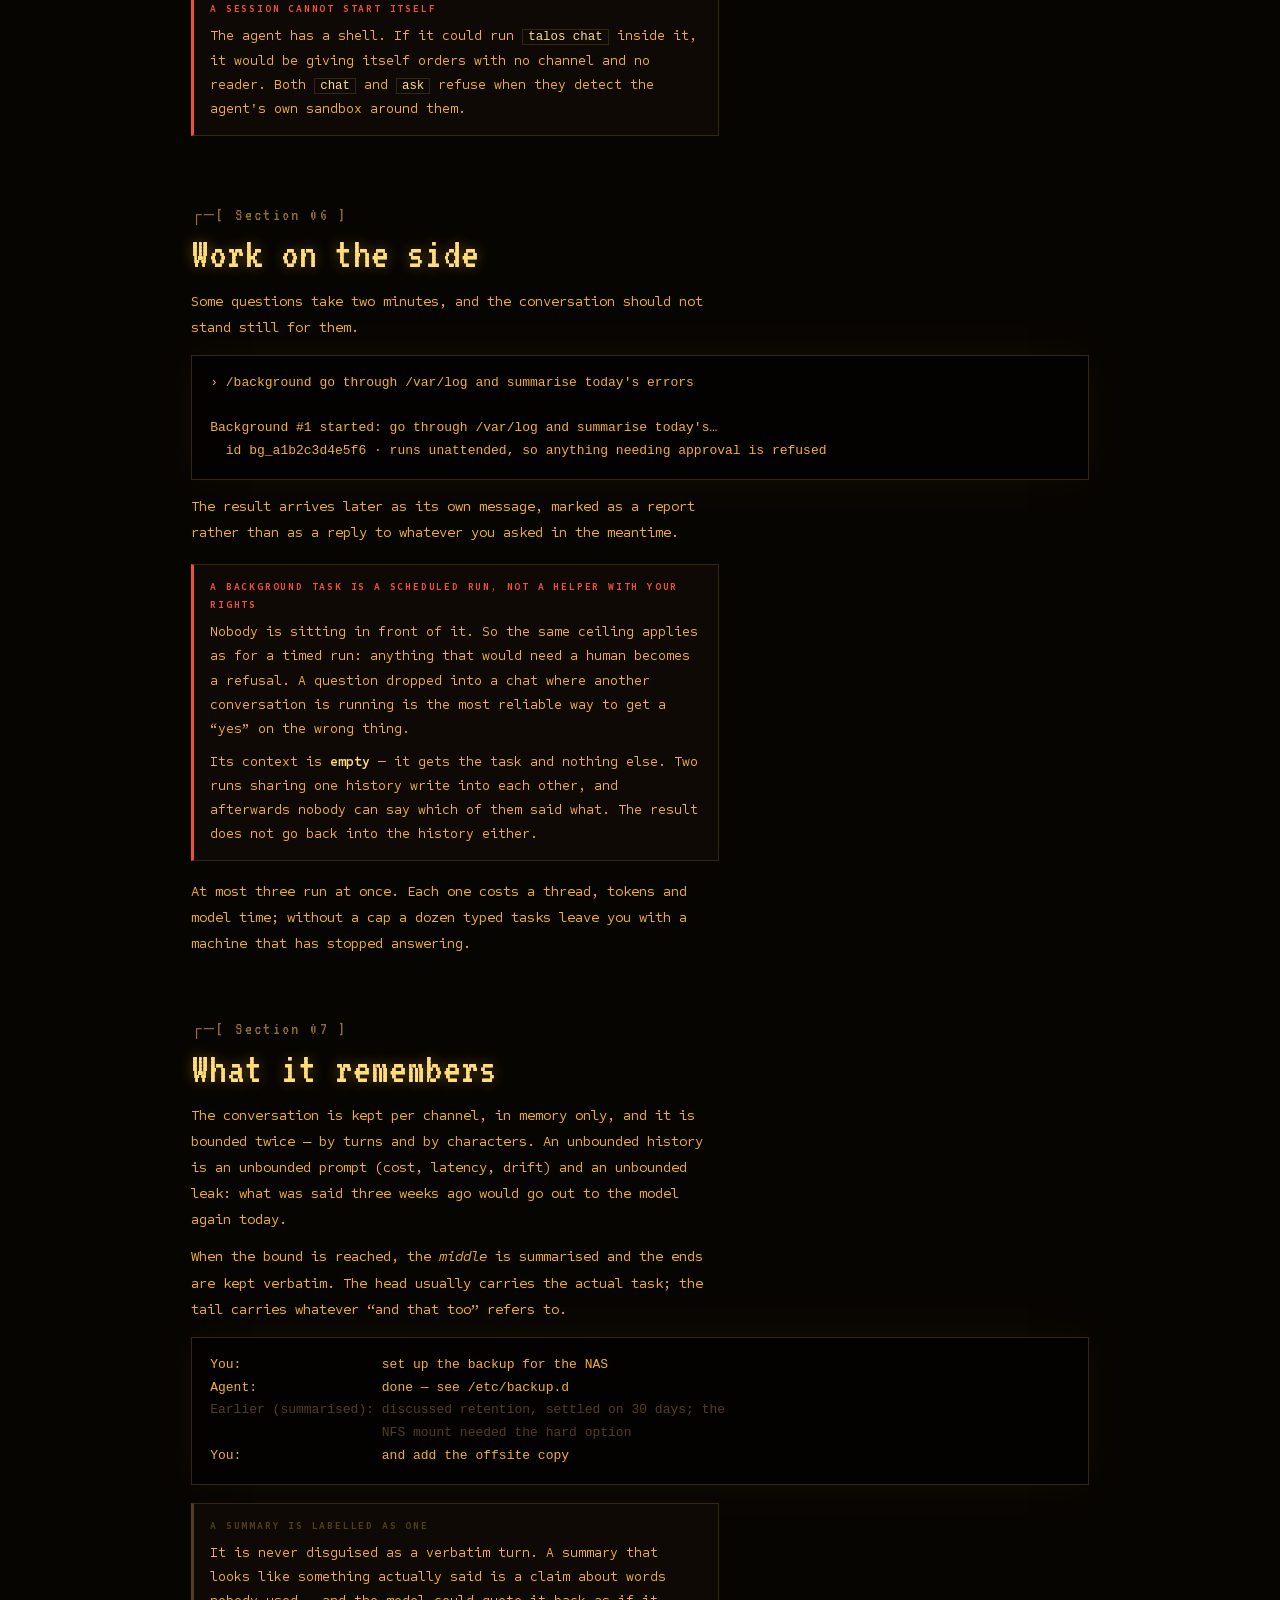
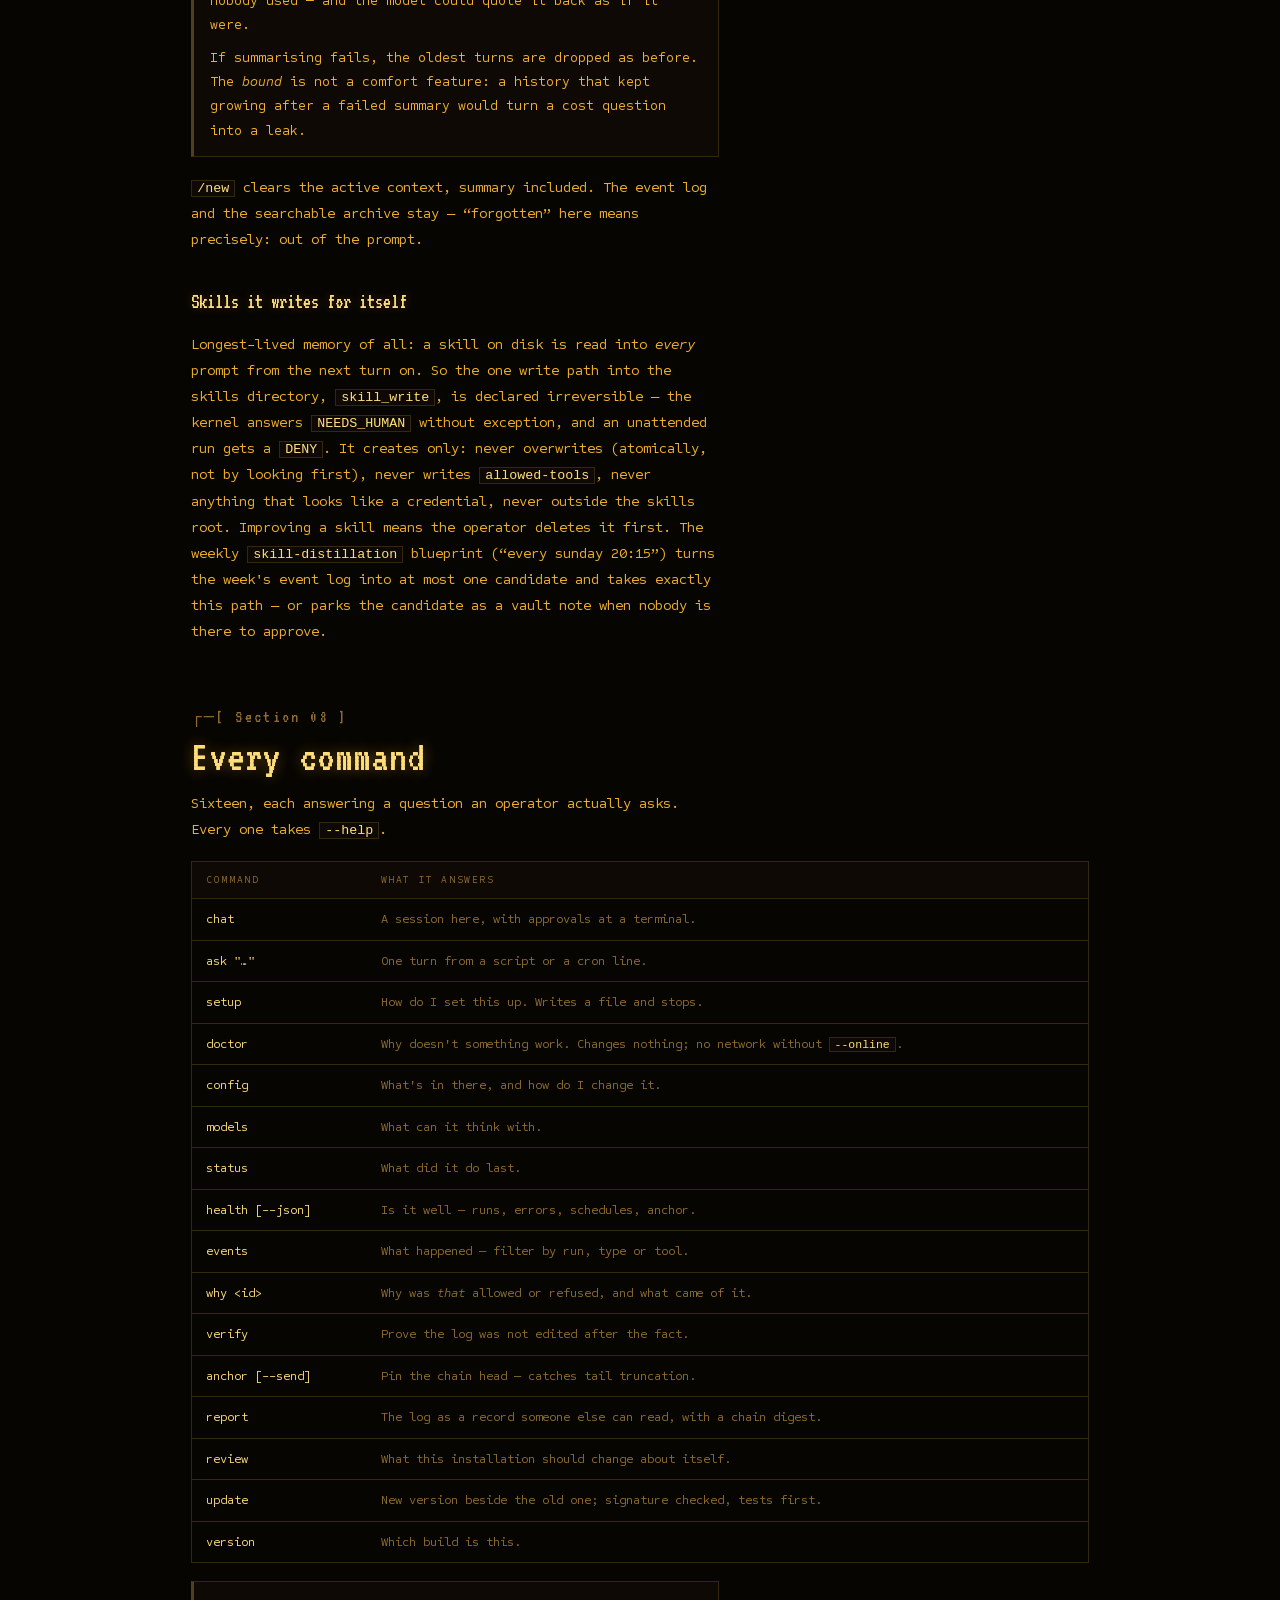
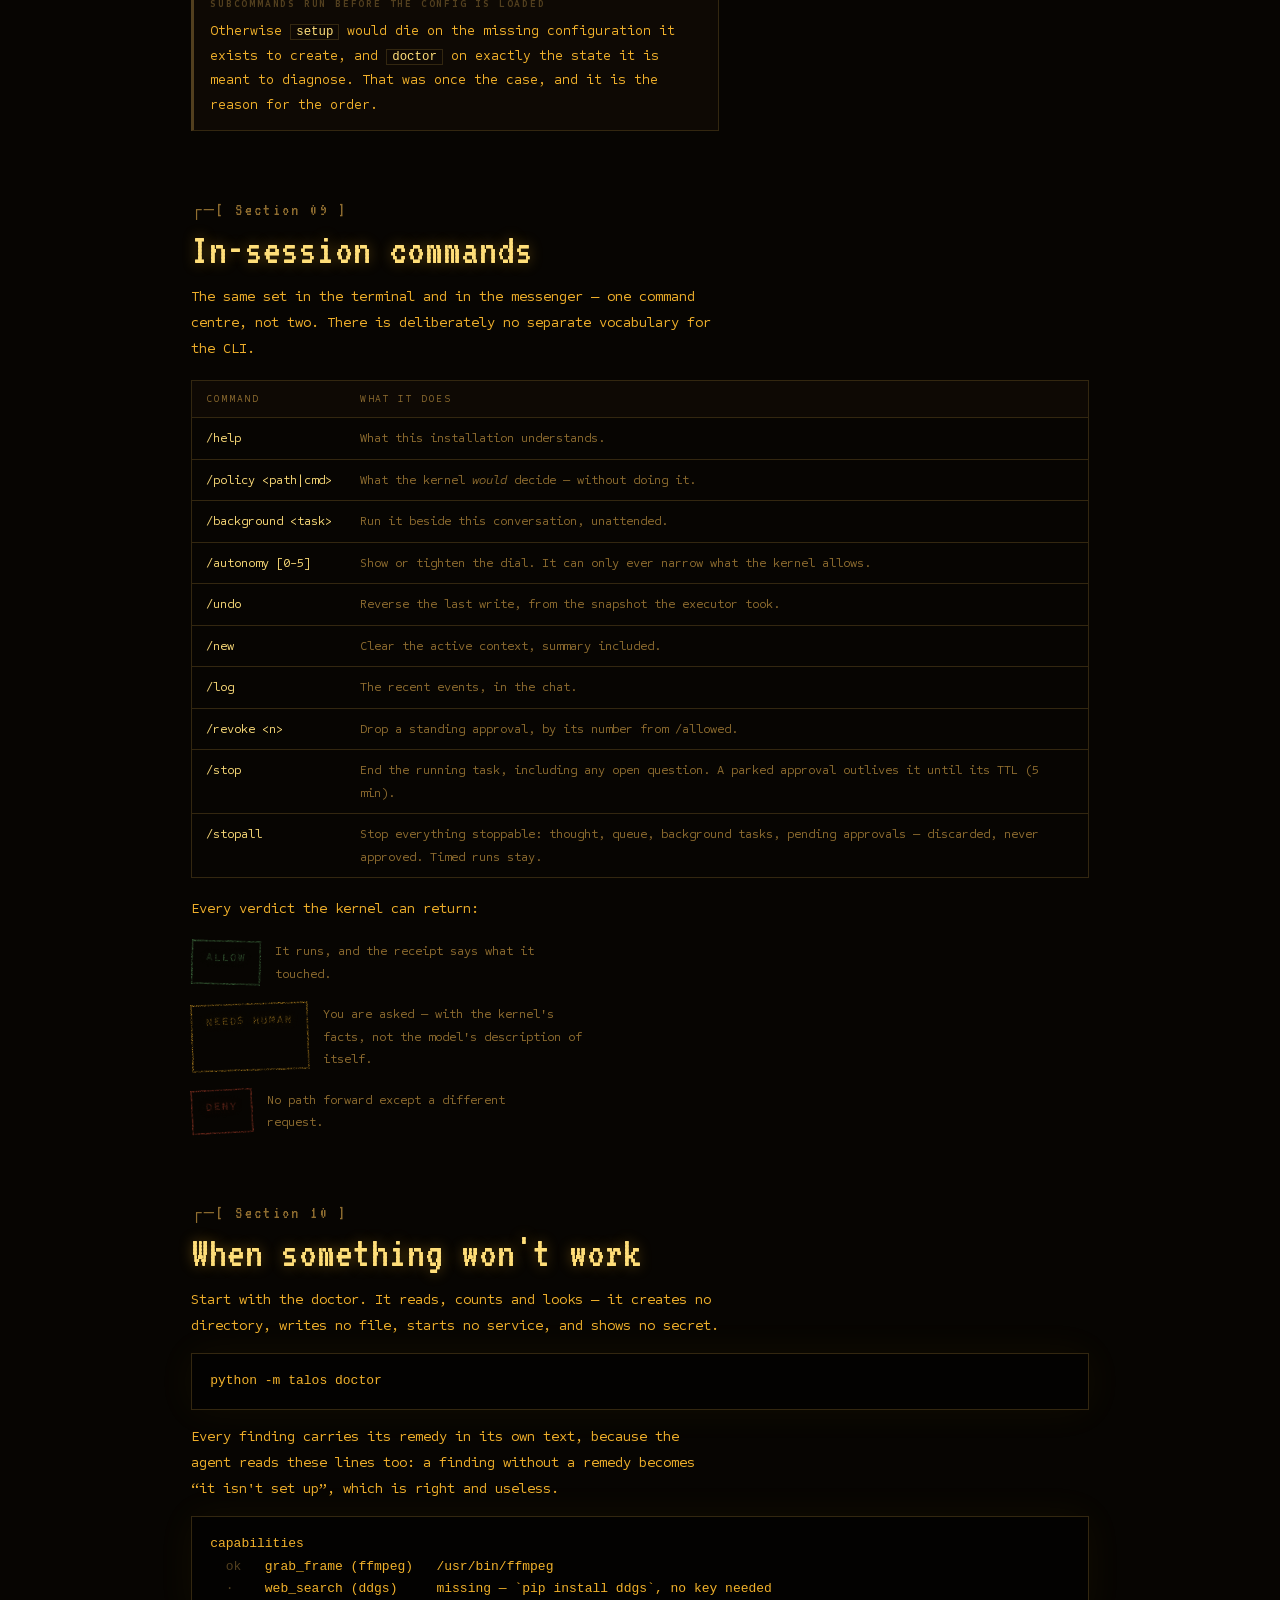
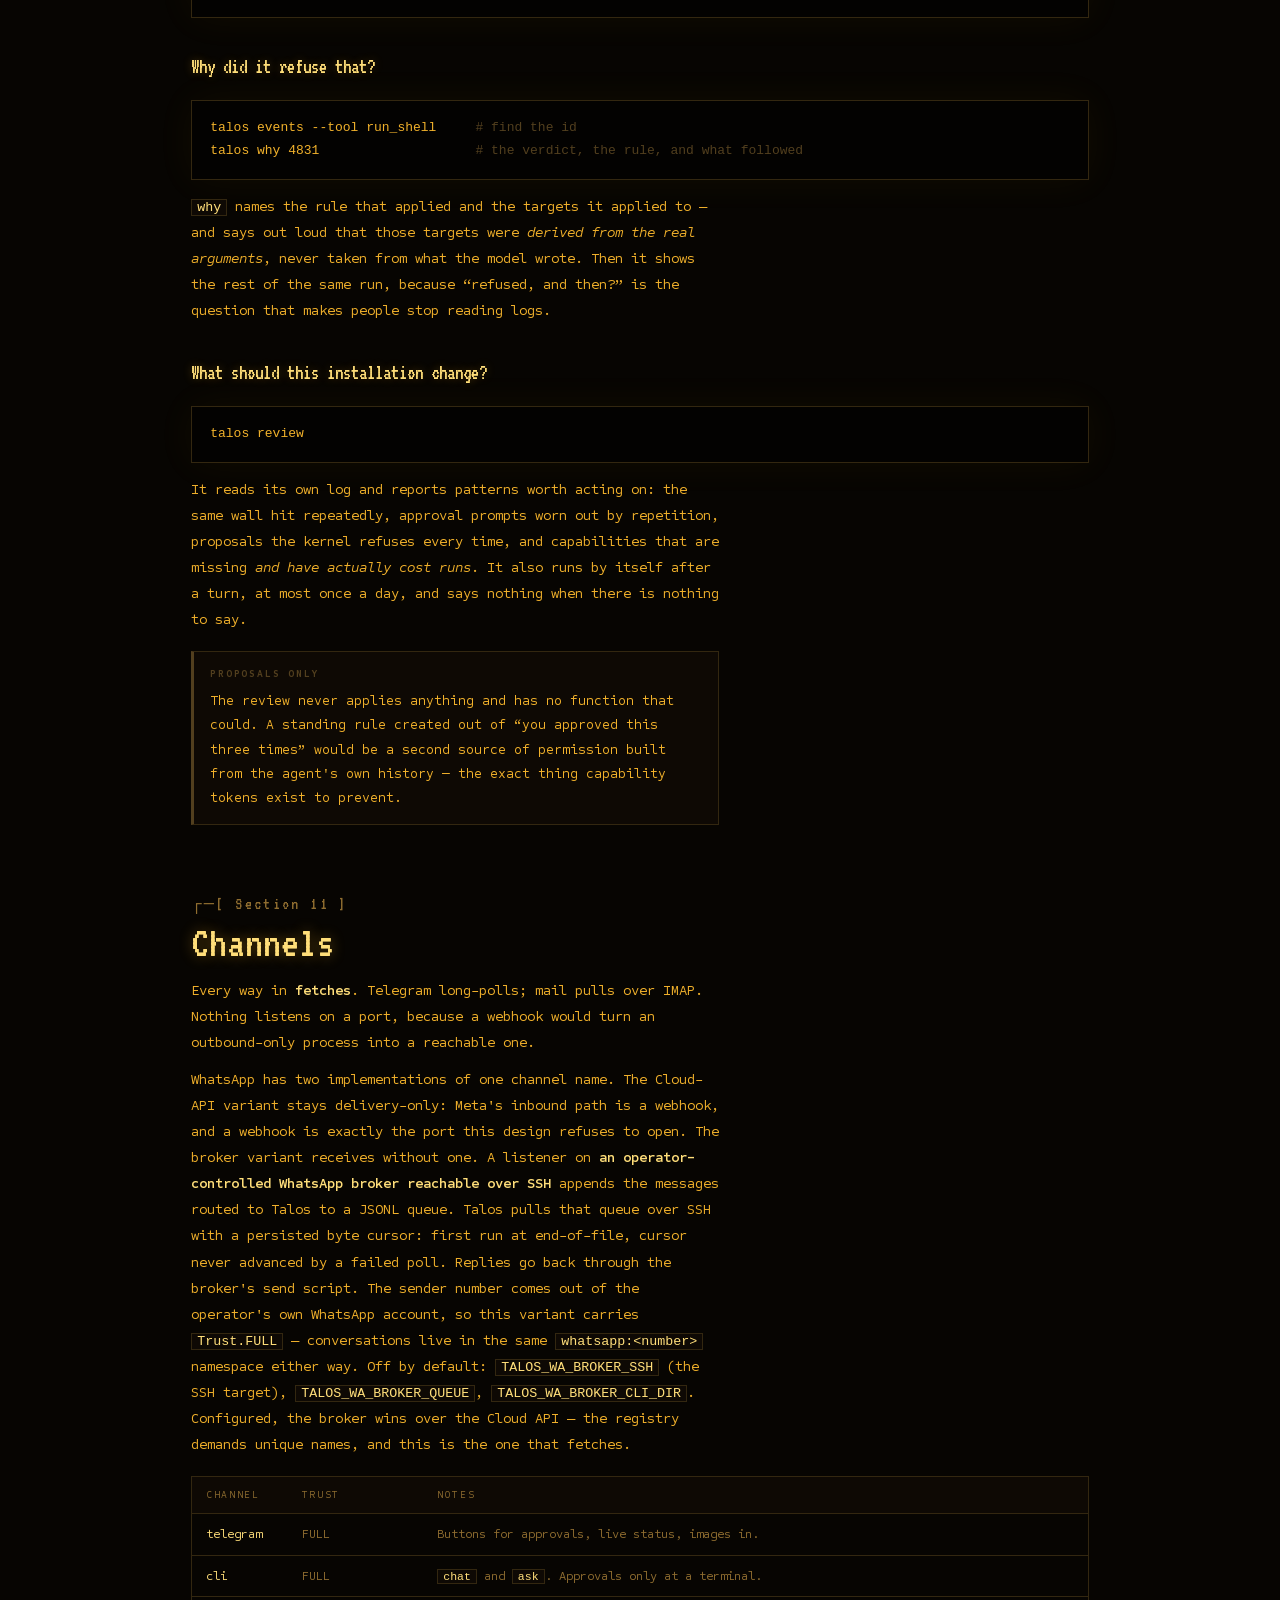
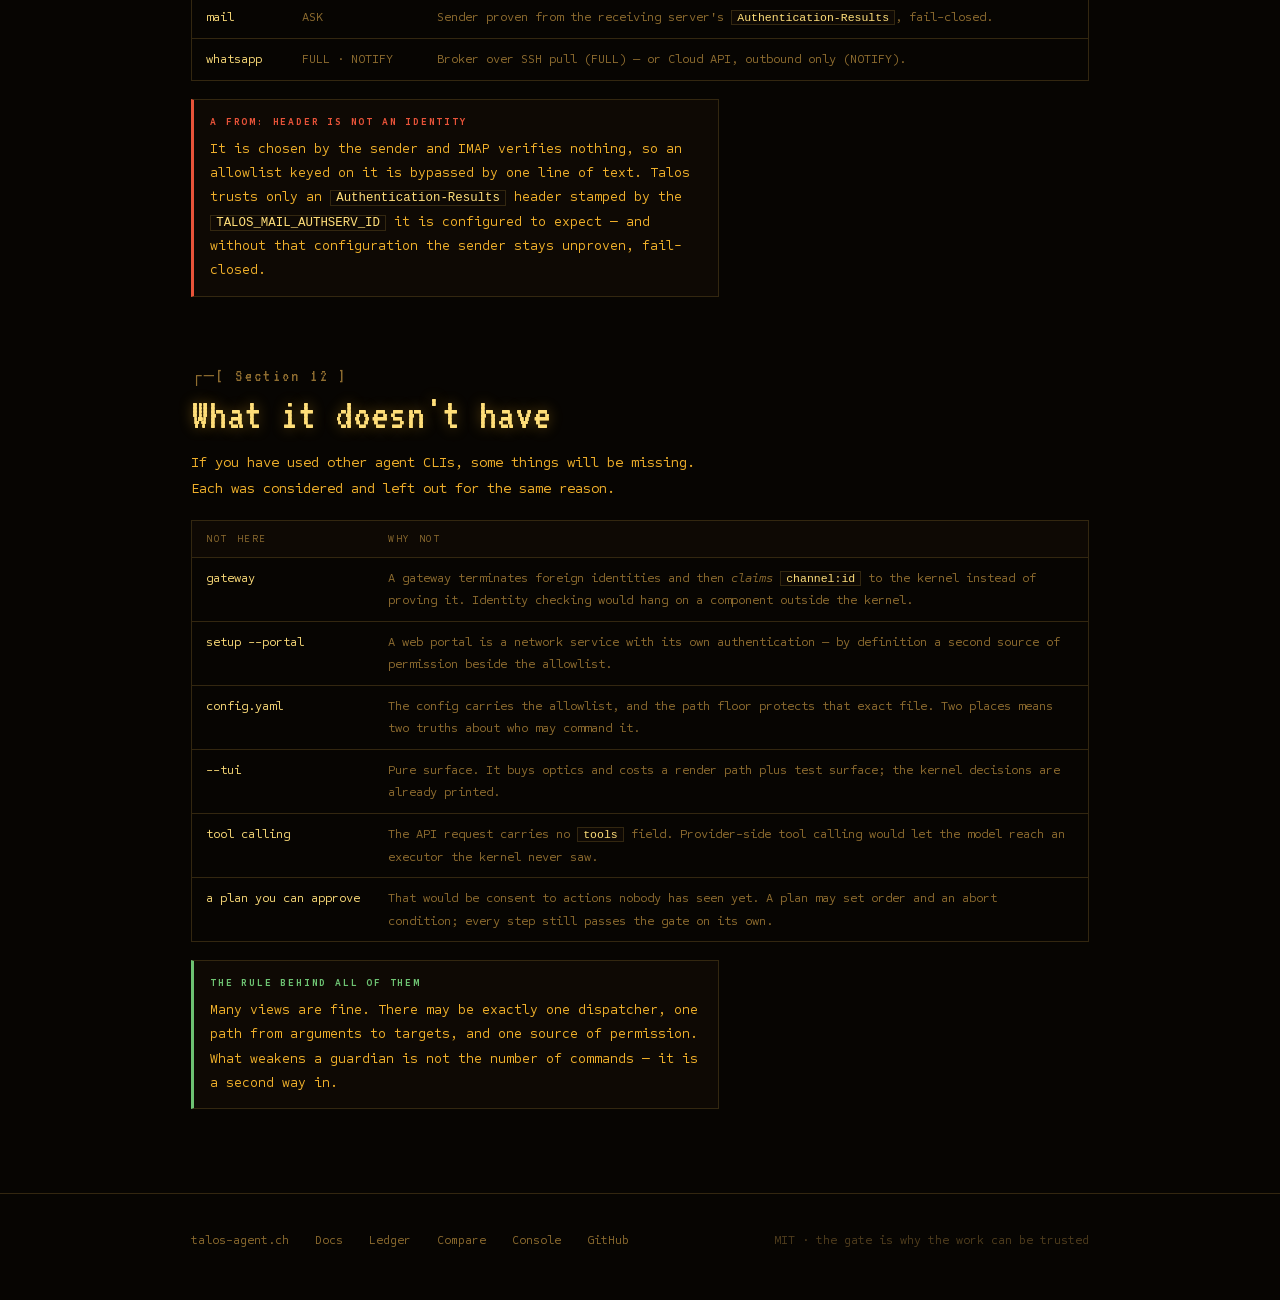
==== commit df905042: "0.17.0-alpha: /stopall, timed runs with memory and probe, delegate_steer, model overrides Four packa" ====
--- a/site/docs/index.html
+++ b/site/docs/index.html
@@ -246,9 +246,9 @@
     <p class="lede">That one decision shapes the rest of this manual. It is why the
     command list is short, and why a few obvious conveniences are missing on purpose.</p>
     <div class="spec-row">
-      <div class="spec"><b>2208</b>unit tests</div>
-      <div class="spec"><b>206/206</b>adversarial</div>
-      <div class="spec"><b>889</b>gate lines</div>
+      <div class="spec"><b>2321</b>unit tests</div>
+      <div class="spec"><b>208/208</b>adversarial</div>
+      <div class="spec"><b>895</b>gate lines</div>
       <div class="spec"><b>27</b>gated tools</div>
       <div class="spec"><b>30s</b>token life</div>
       <div class="spec"><b>0</b>default identities</div>
@@ -515,6 +515,7 @@
       <tr><td>/log</td><td class="d">The recent events, in the chat.</td></tr>
       <tr><td>/revoke &lt;n&gt;</td><td class="d">Drop a standing approval, by its number from /allowed.</td></tr>
       <tr><td>/stop</td><td class="d">End the running task, including any open question. A parked approval outlives it until its TTL (5 min).</td></tr>
+      <tr><td>/stopall</td><td class="d">Stop everything stoppable: thought, queue, background tasks, pending approvals — discarded, never approved. Timed runs stay.</td></tr>
       </tbody>
     </table></div>
     <p>Every verdict the kernel can return:</p>
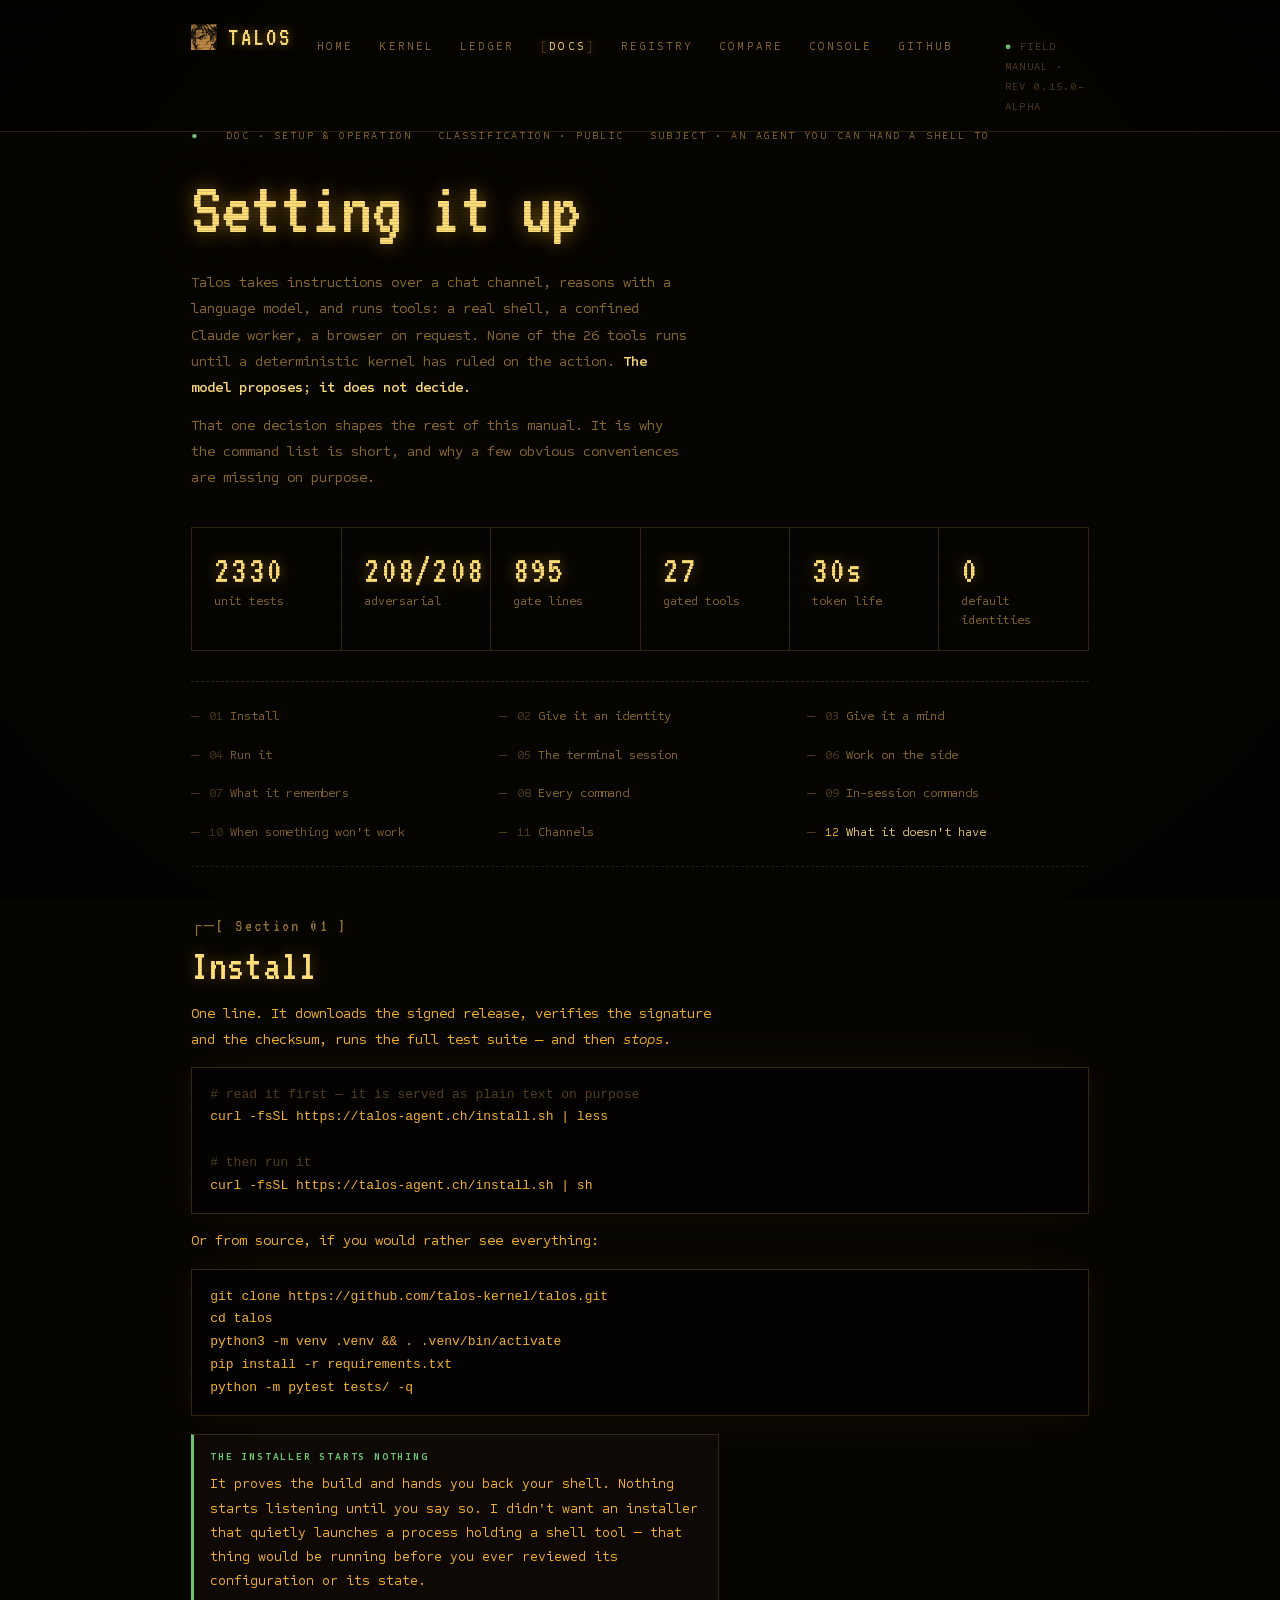
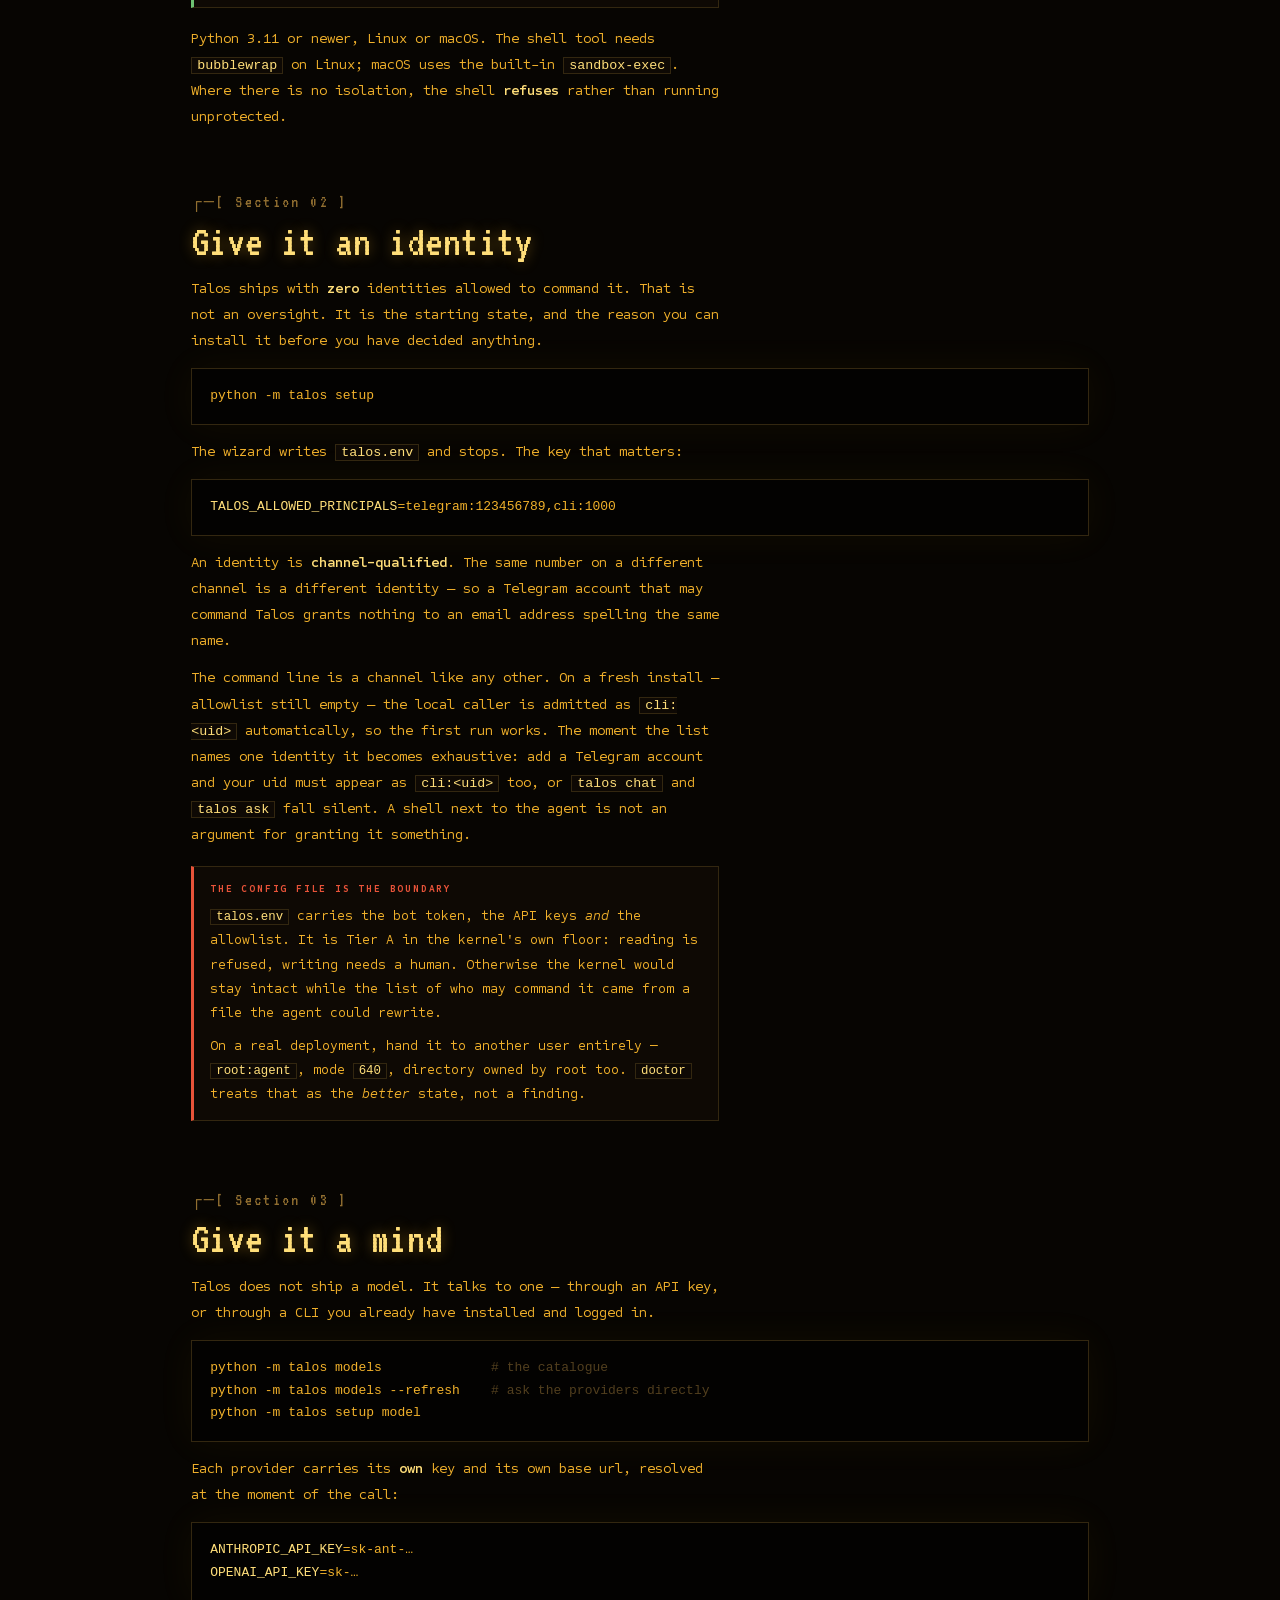
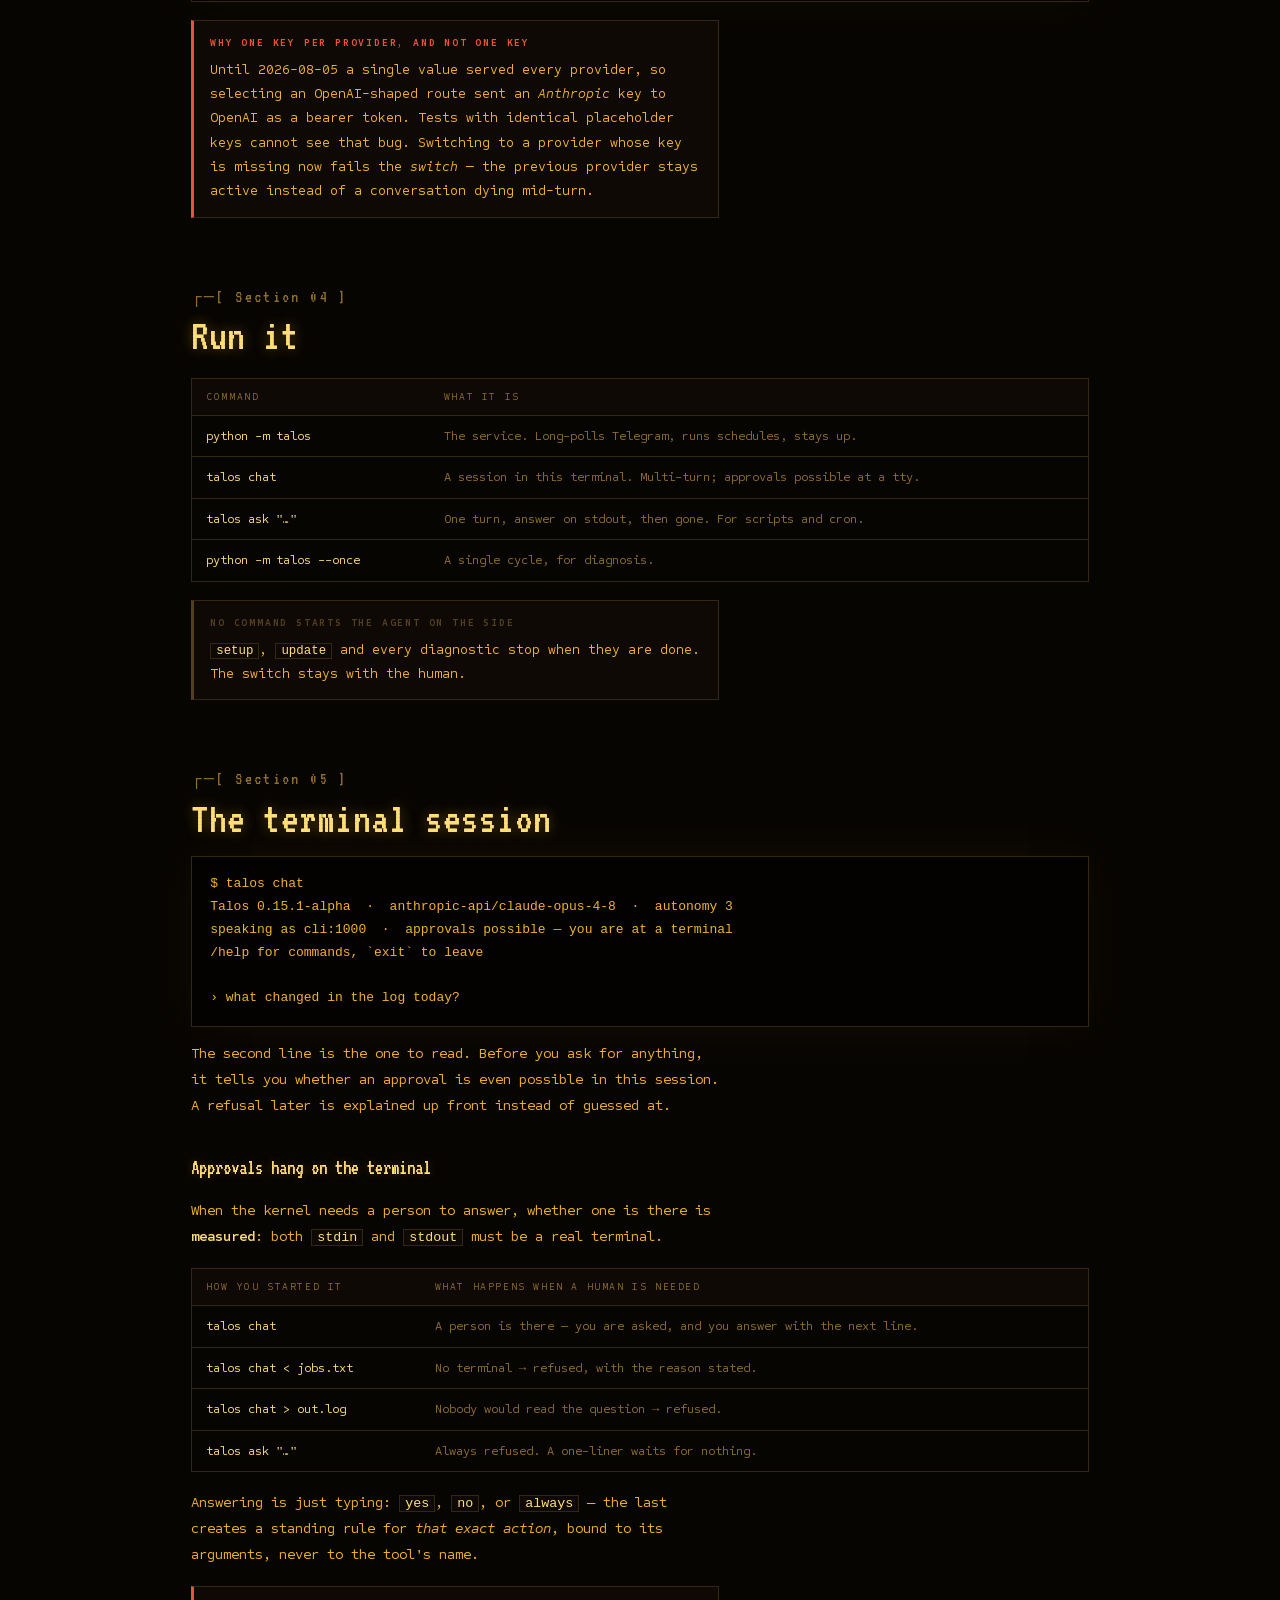
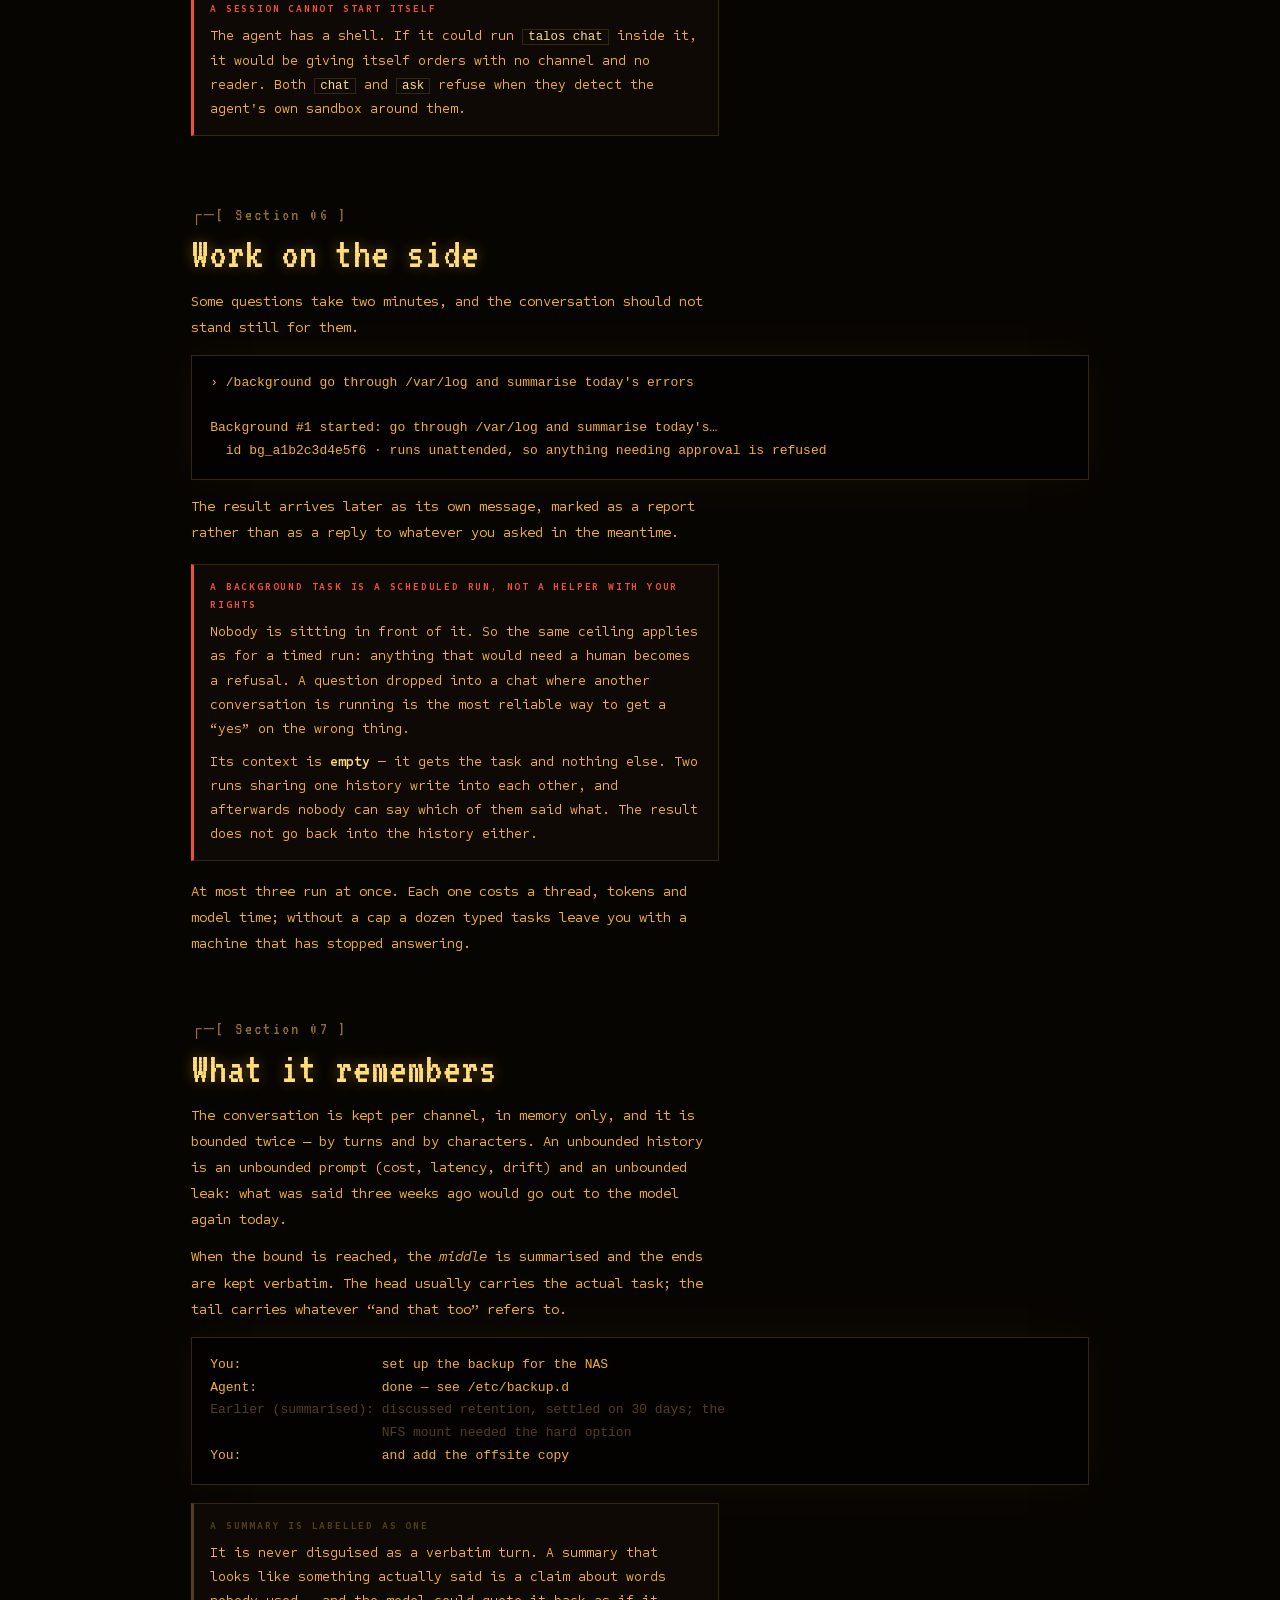
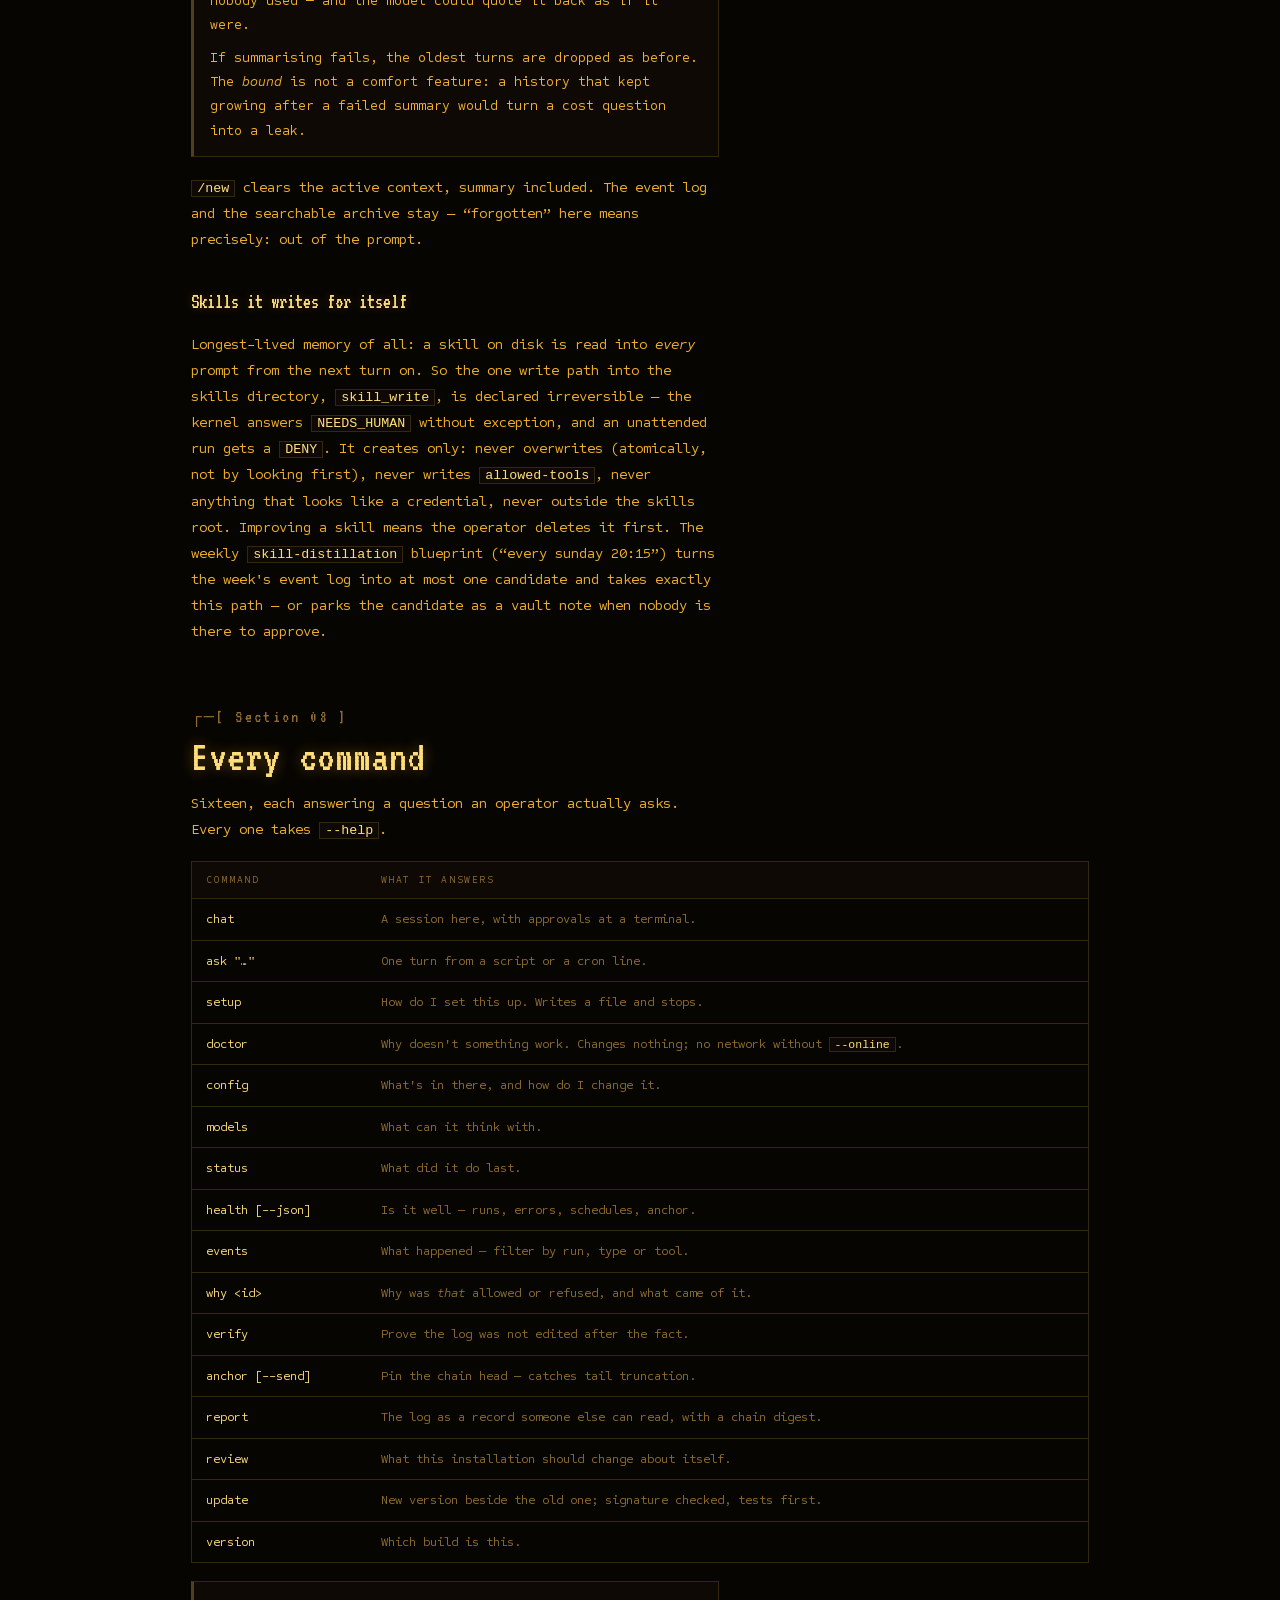
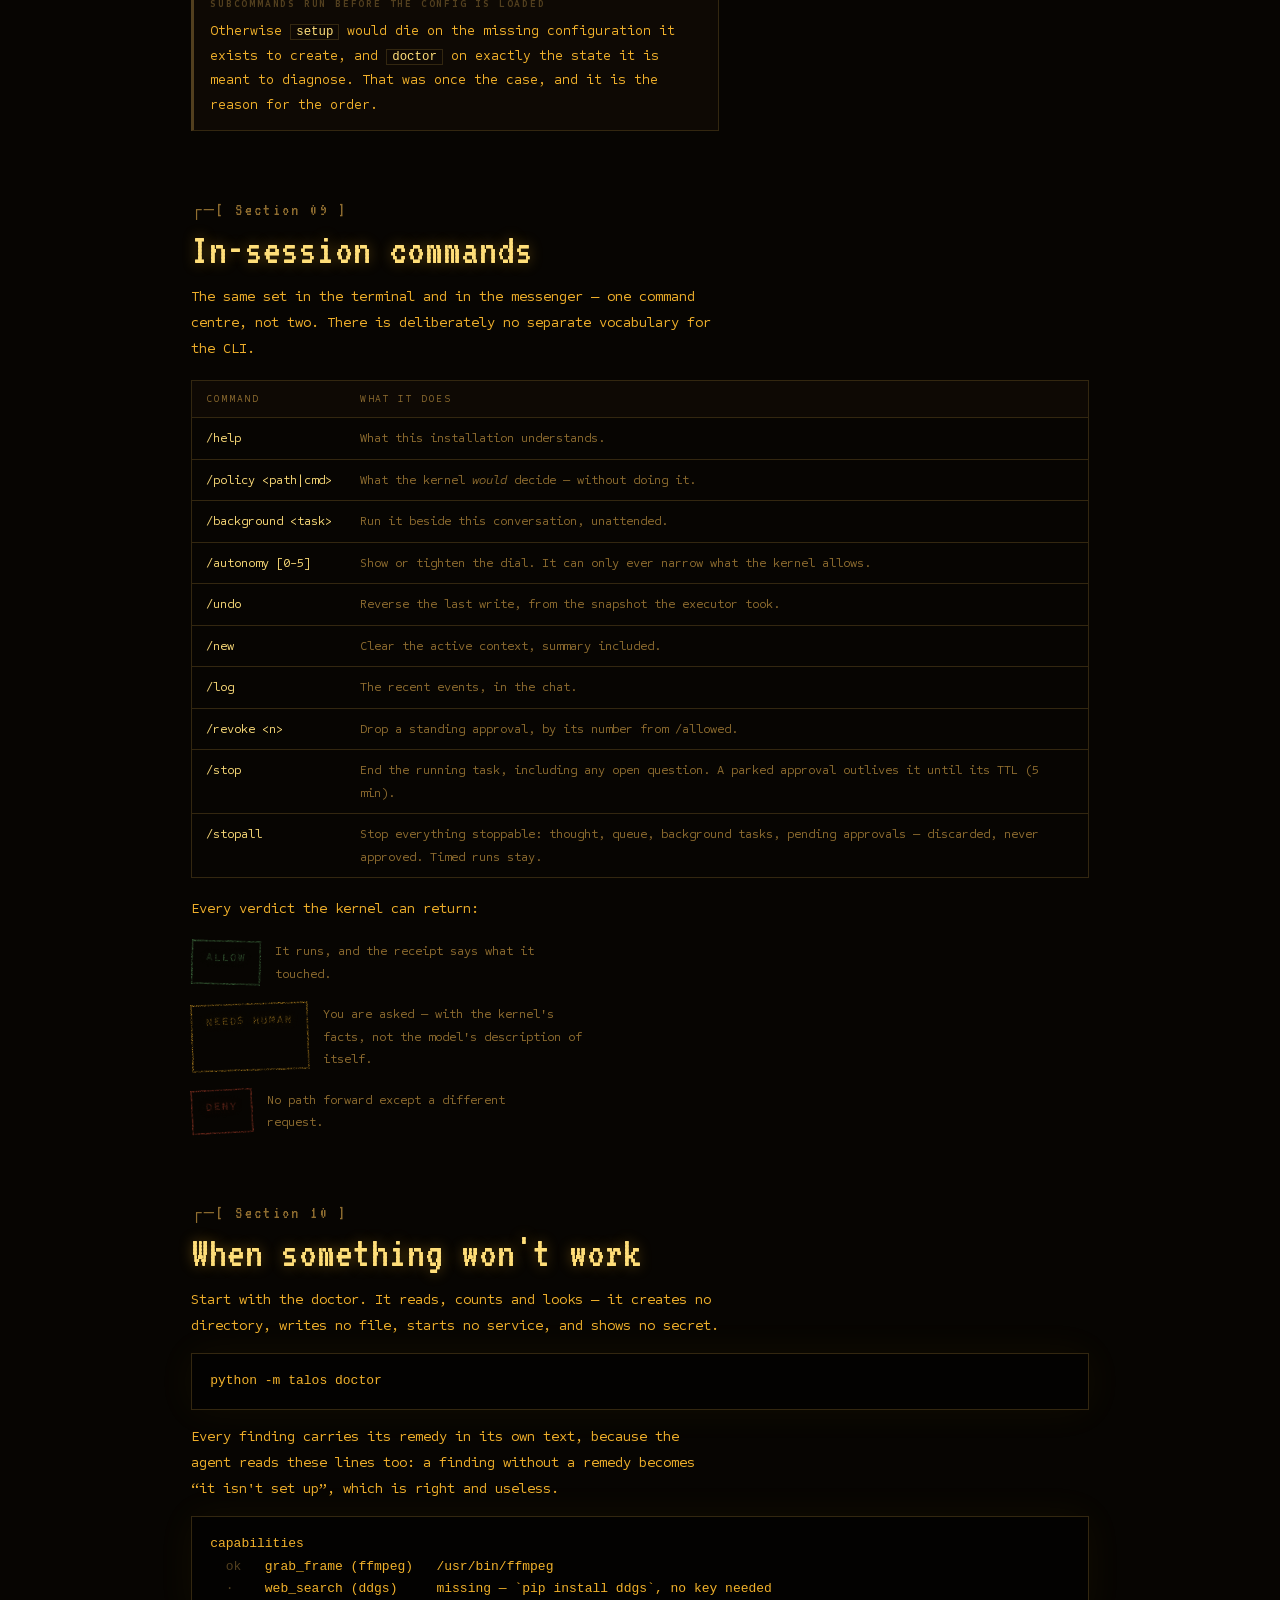
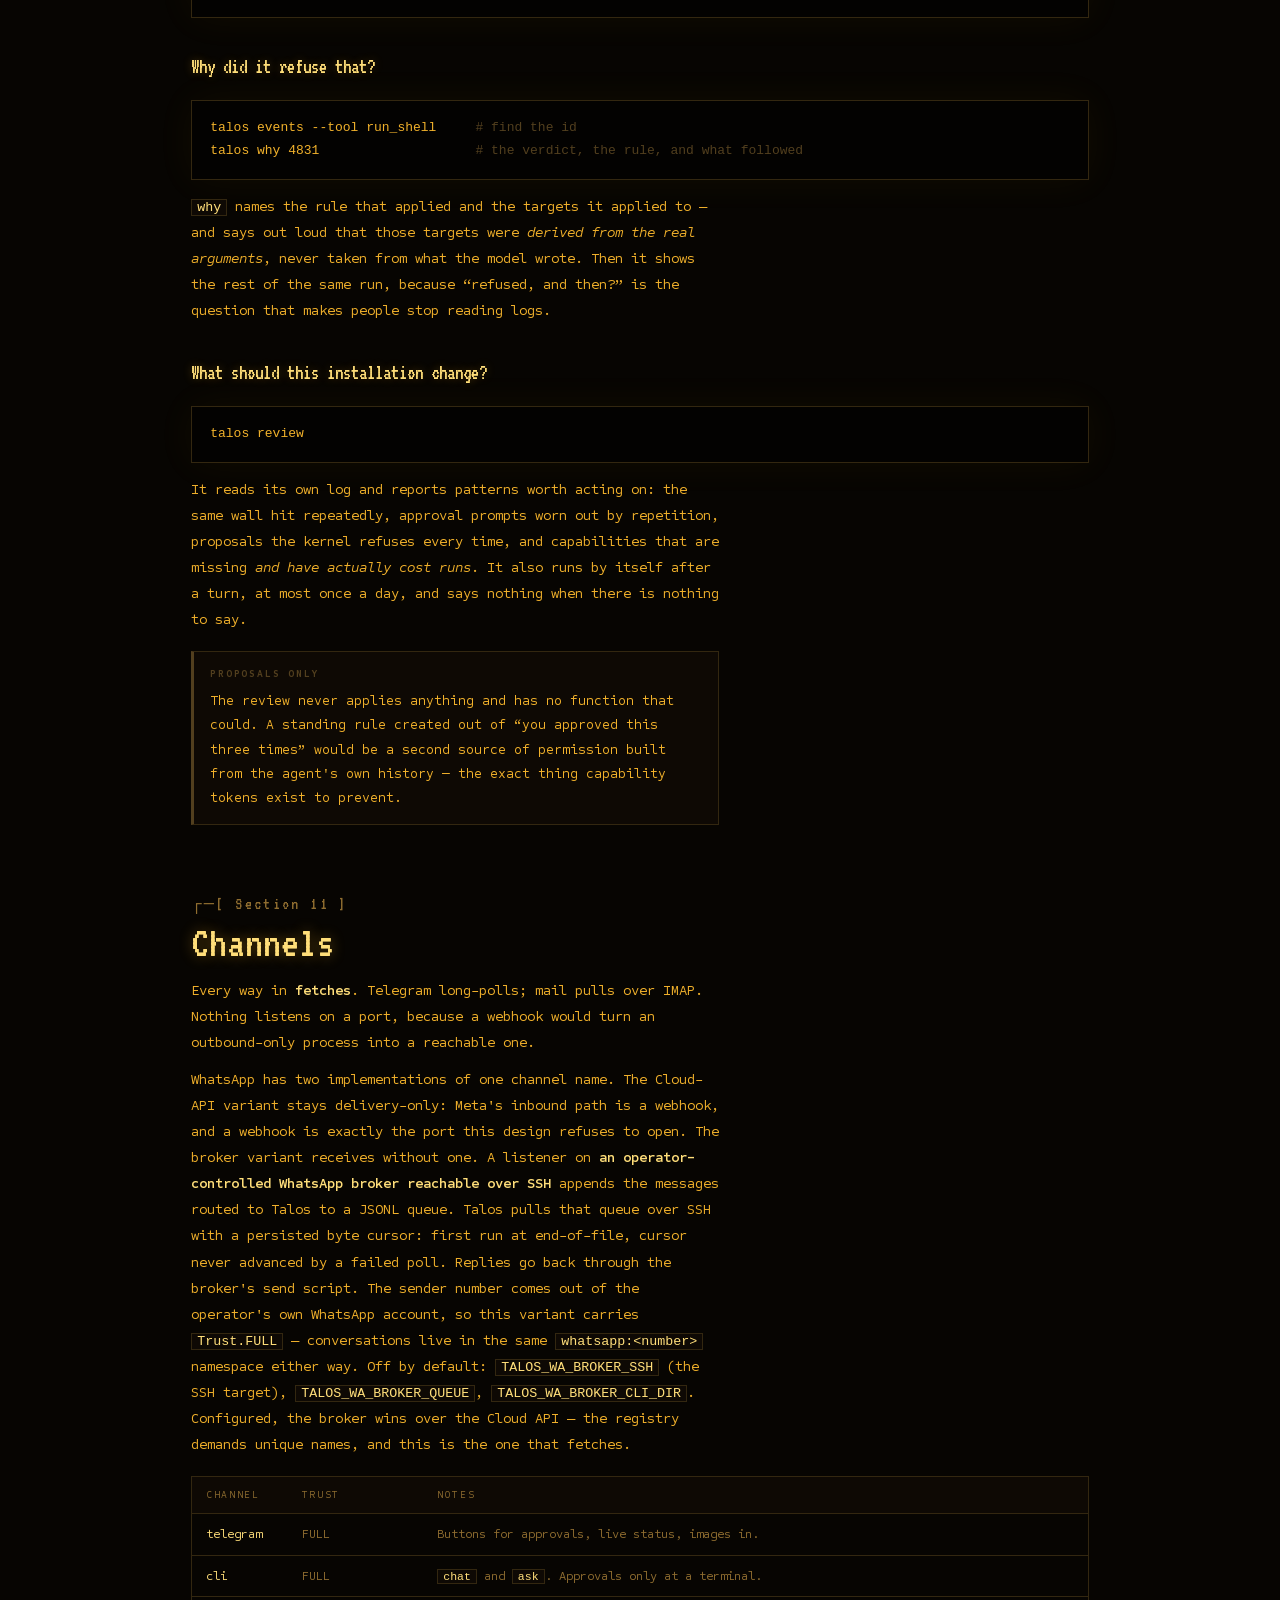
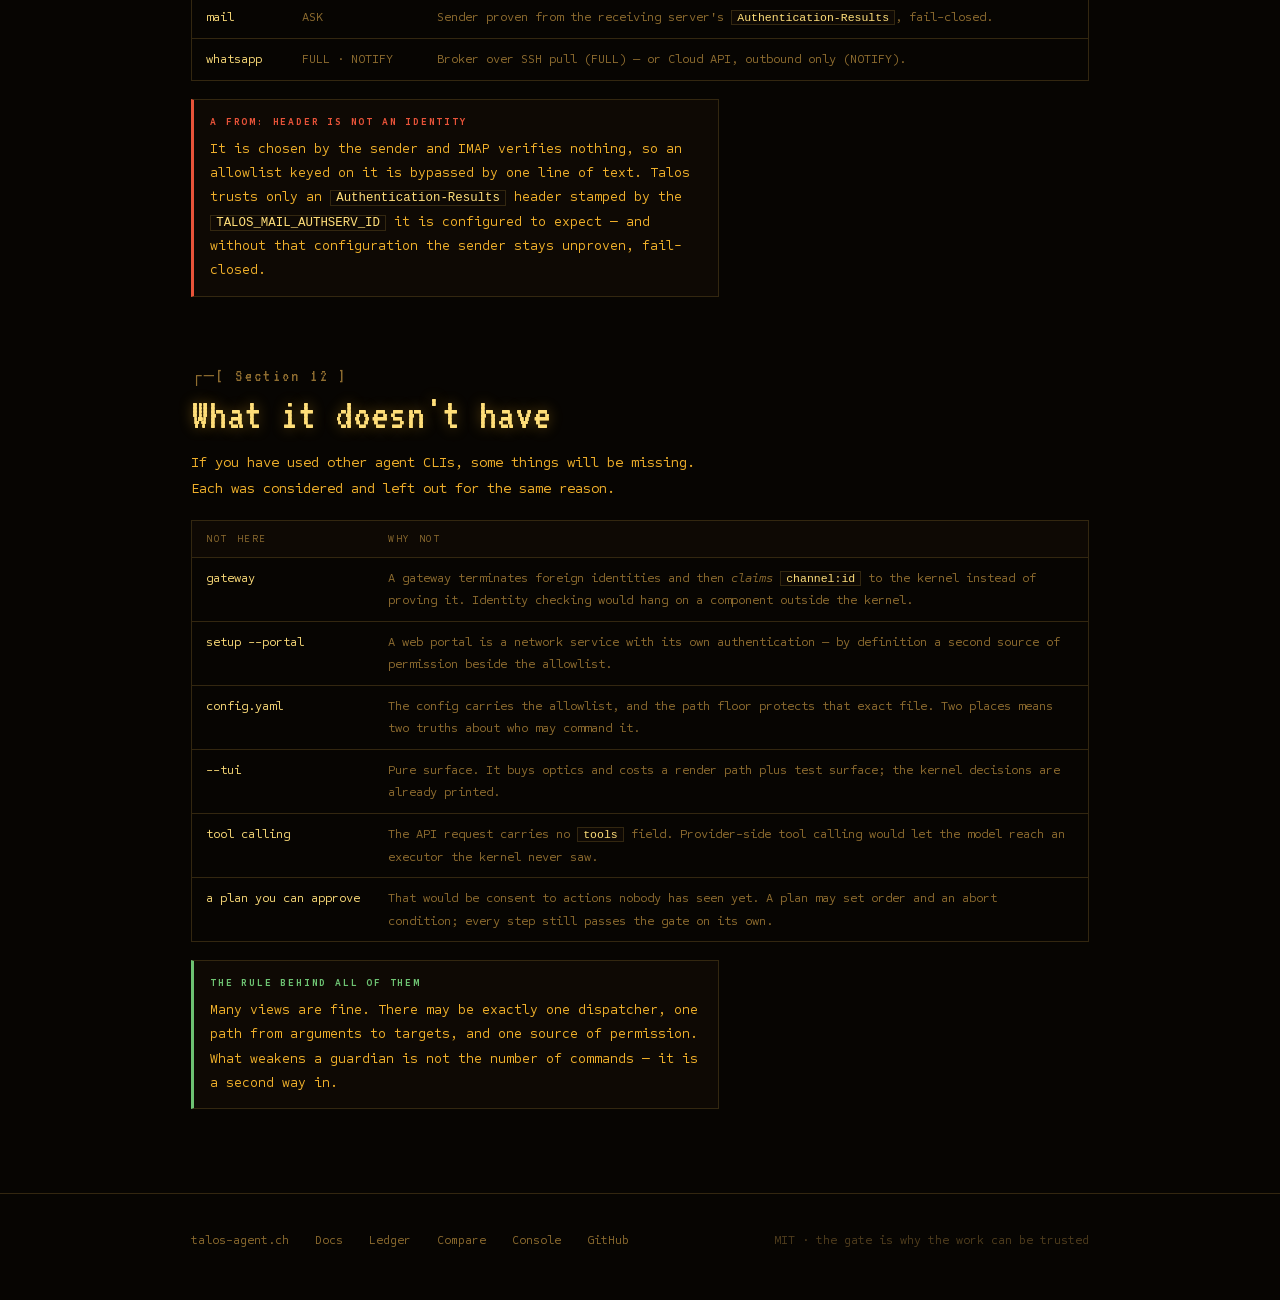
==== commit 893eda49: "0.17.1-alpha: start without a Hermes catalogue, local providers known, list probe Measured against a" ====
--- a/site/docs/index.html
+++ b/site/docs/index.html
@@ -246,7 +246,7 @@
     <p class="lede">That one decision shapes the rest of this manual. It is why the
     command list is short, and why a few obvious conveniences are missing on purpose.</p>
     <div class="spec-row">
-      <div class="spec"><b>2321</b>unit tests</div>
+      <div class="spec"><b>2330</b>unit tests</div>
       <div class="spec"><b>208/208</b>adversarial</div>
       <div class="spec"><b>895</b>gate lines</div>
       <div class="spec"><b>27</b>gated tools</div>
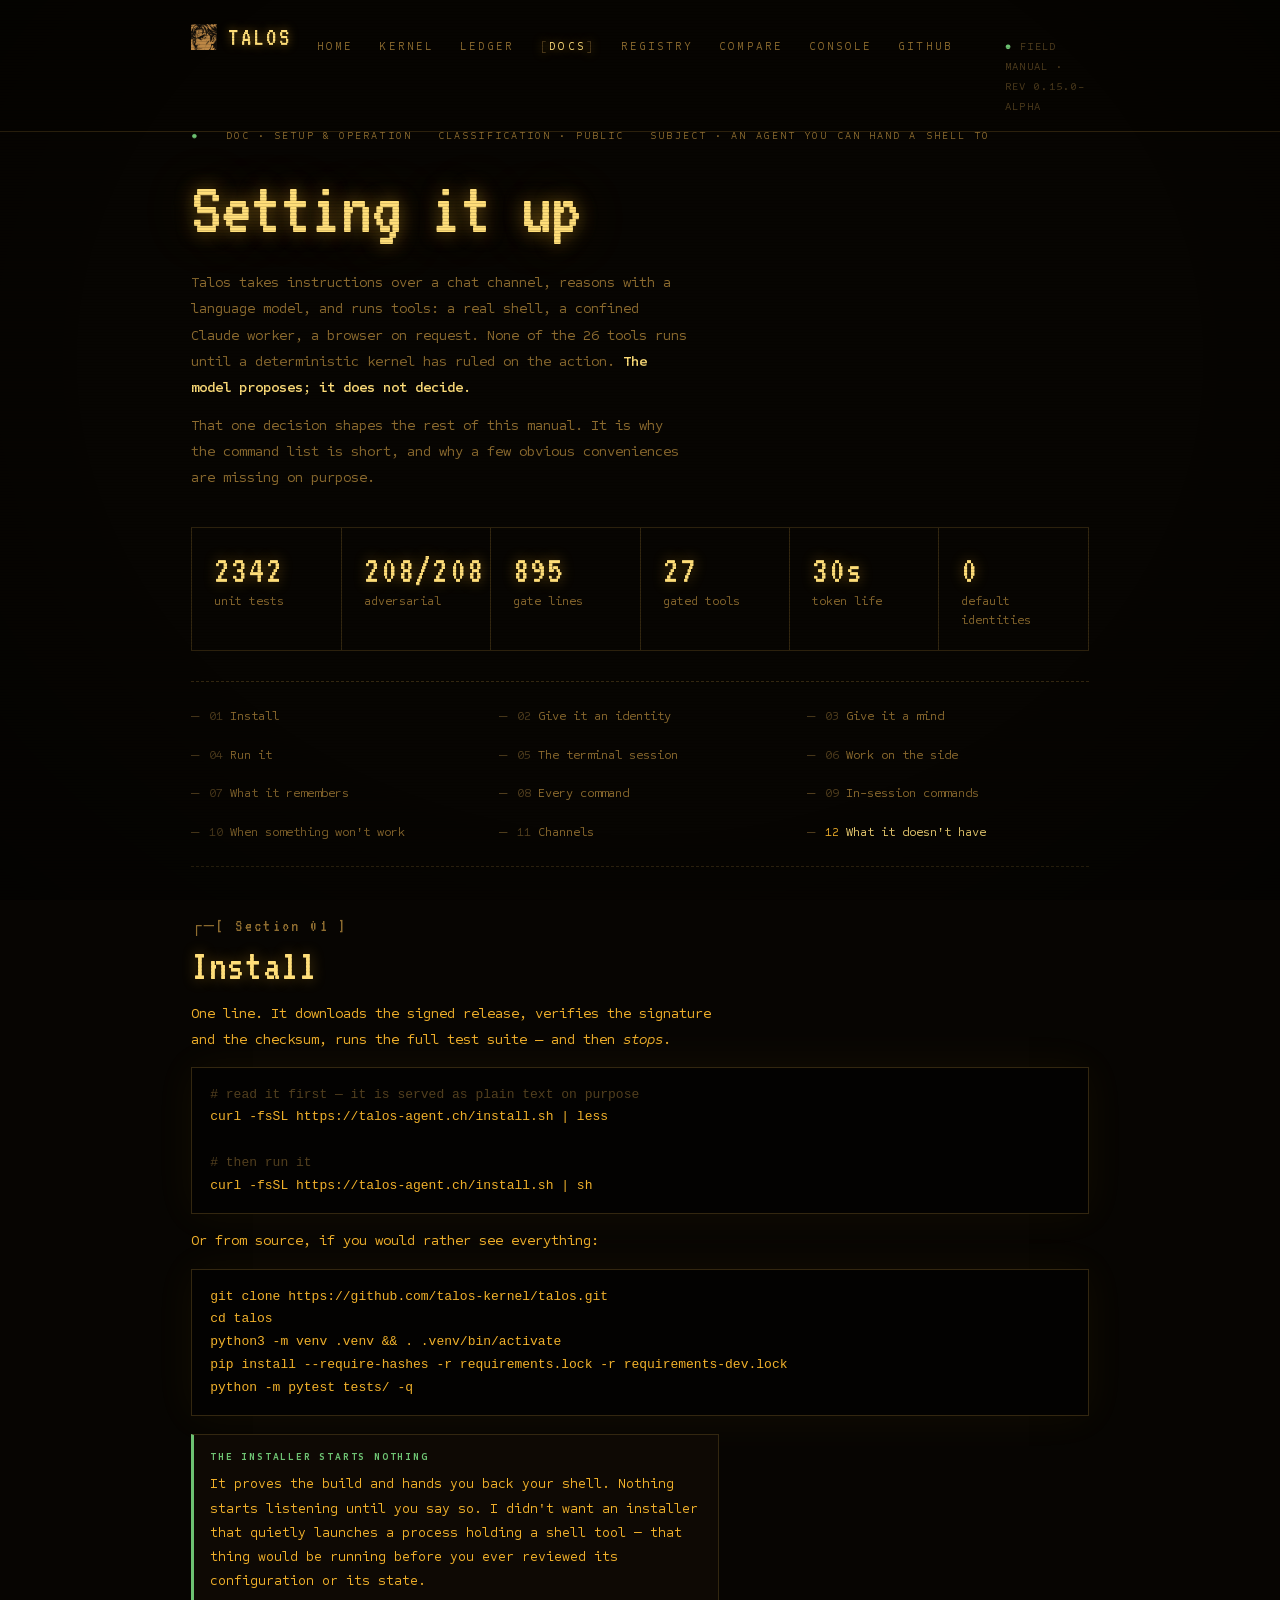
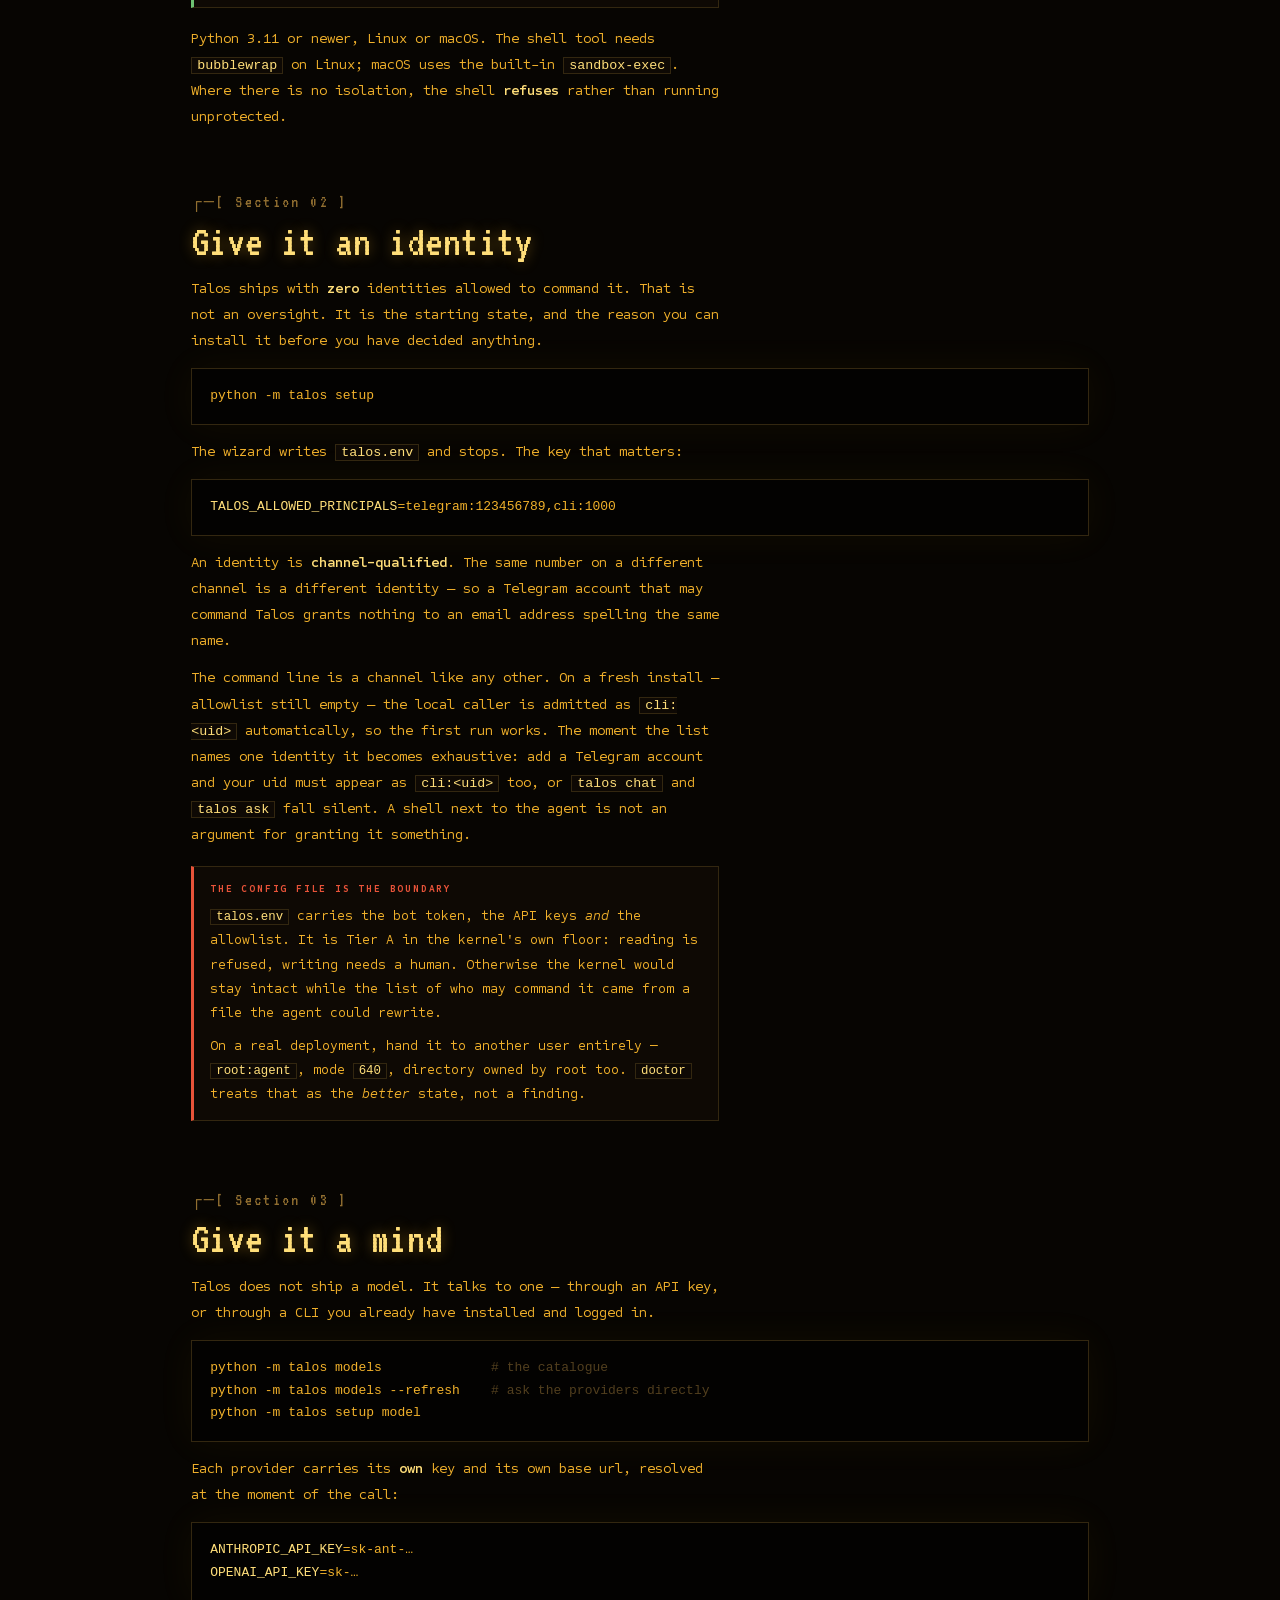
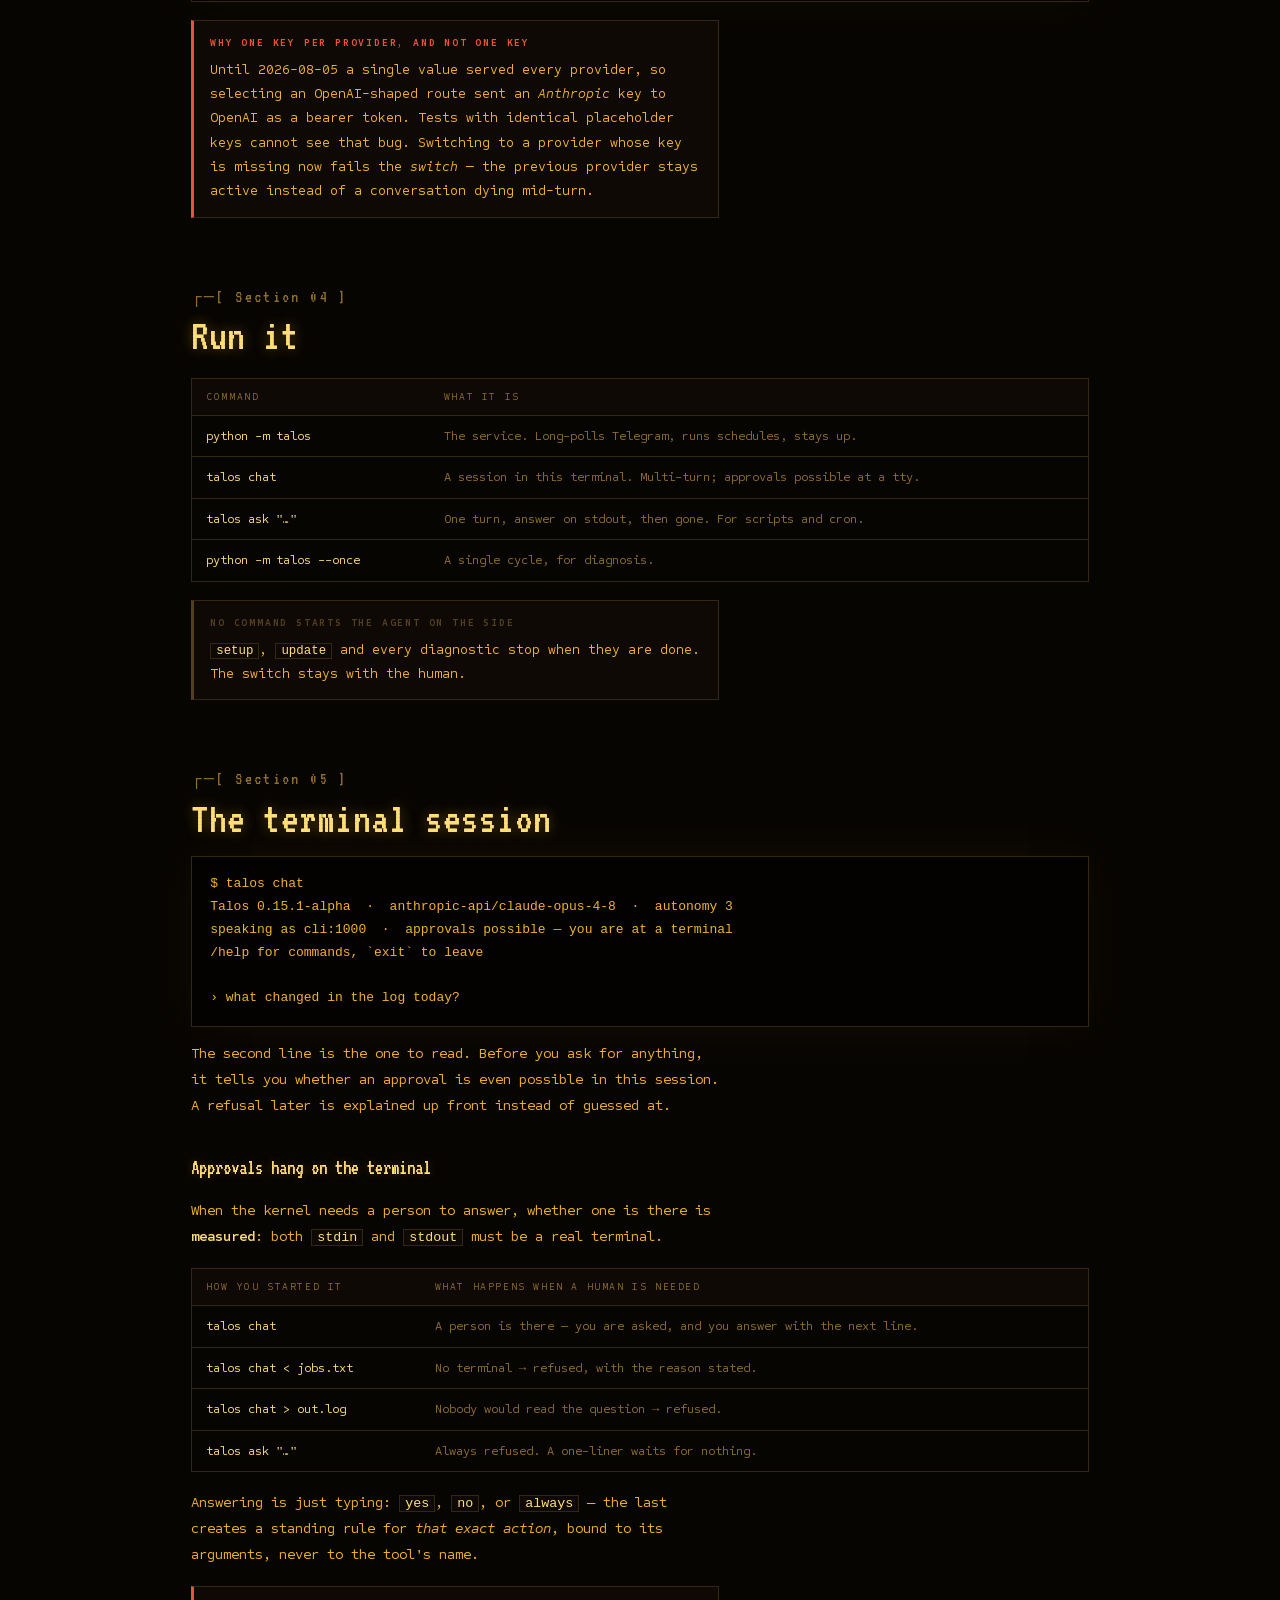
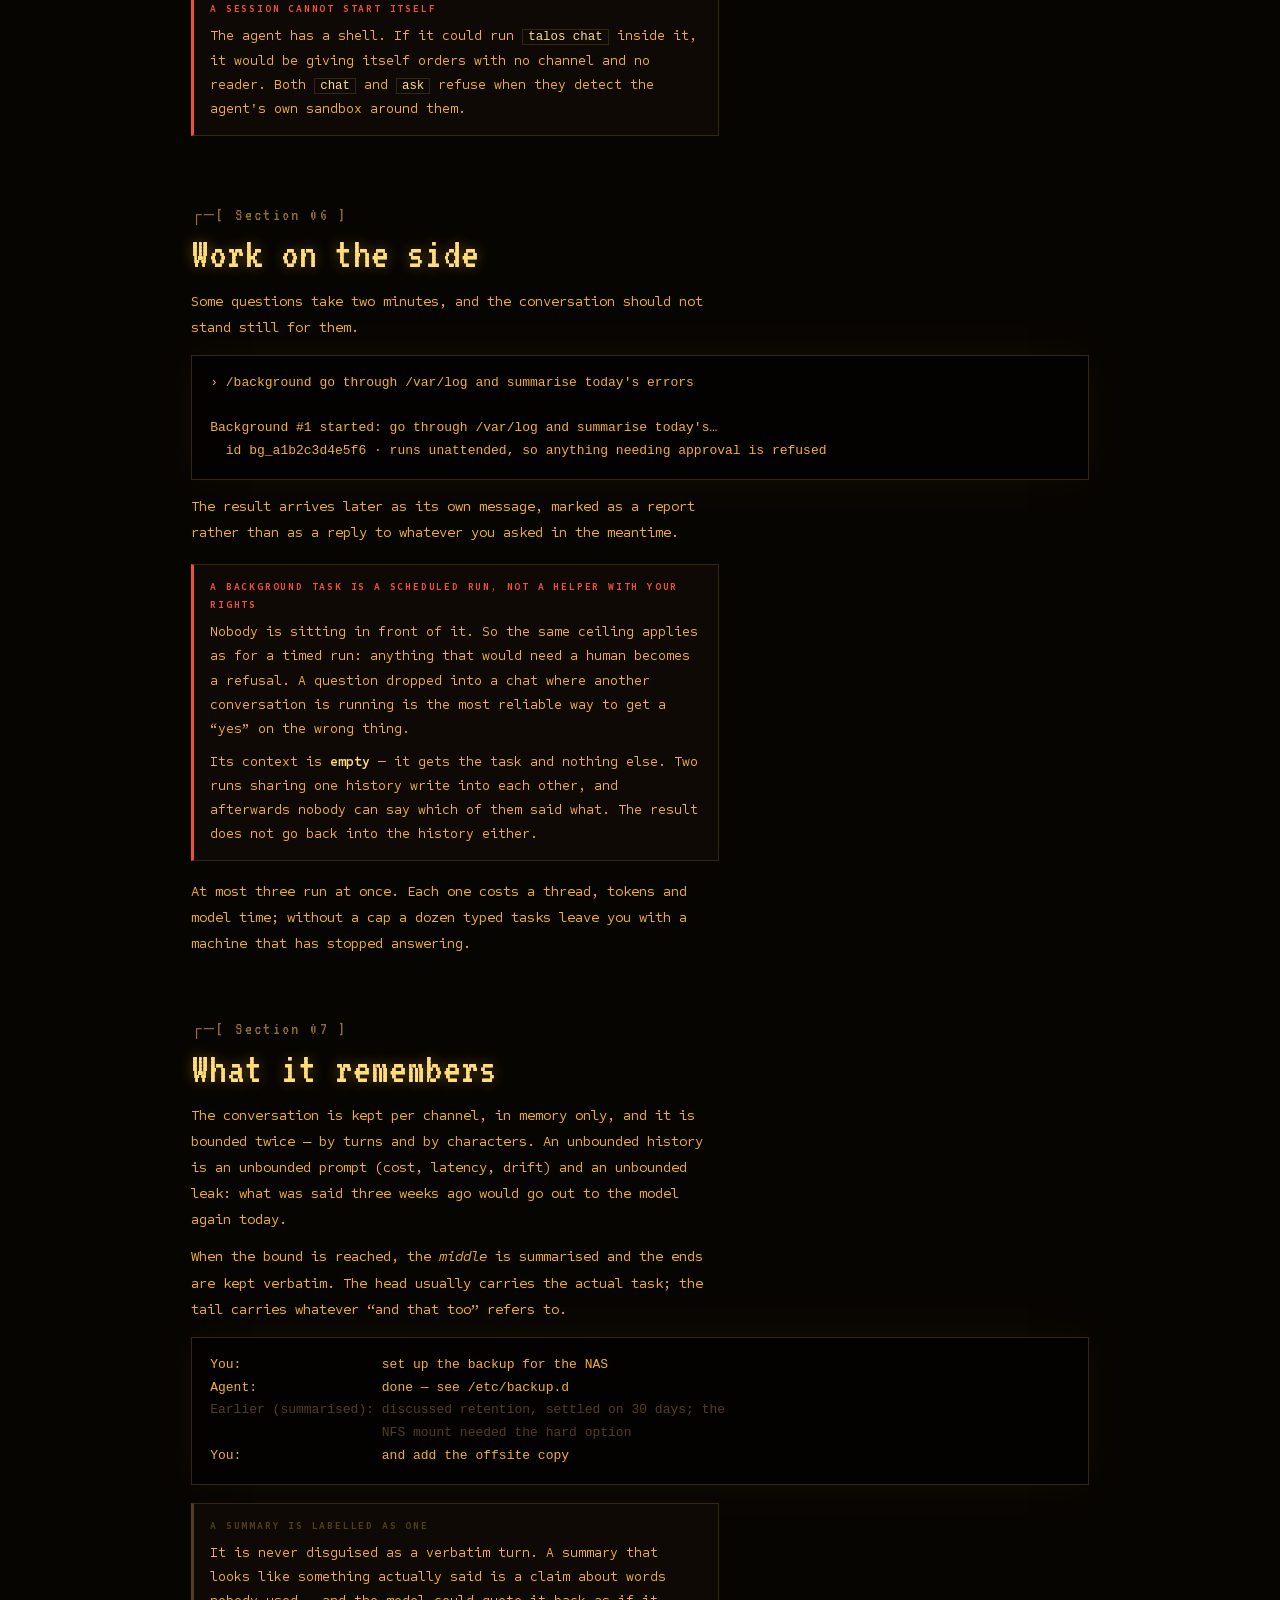
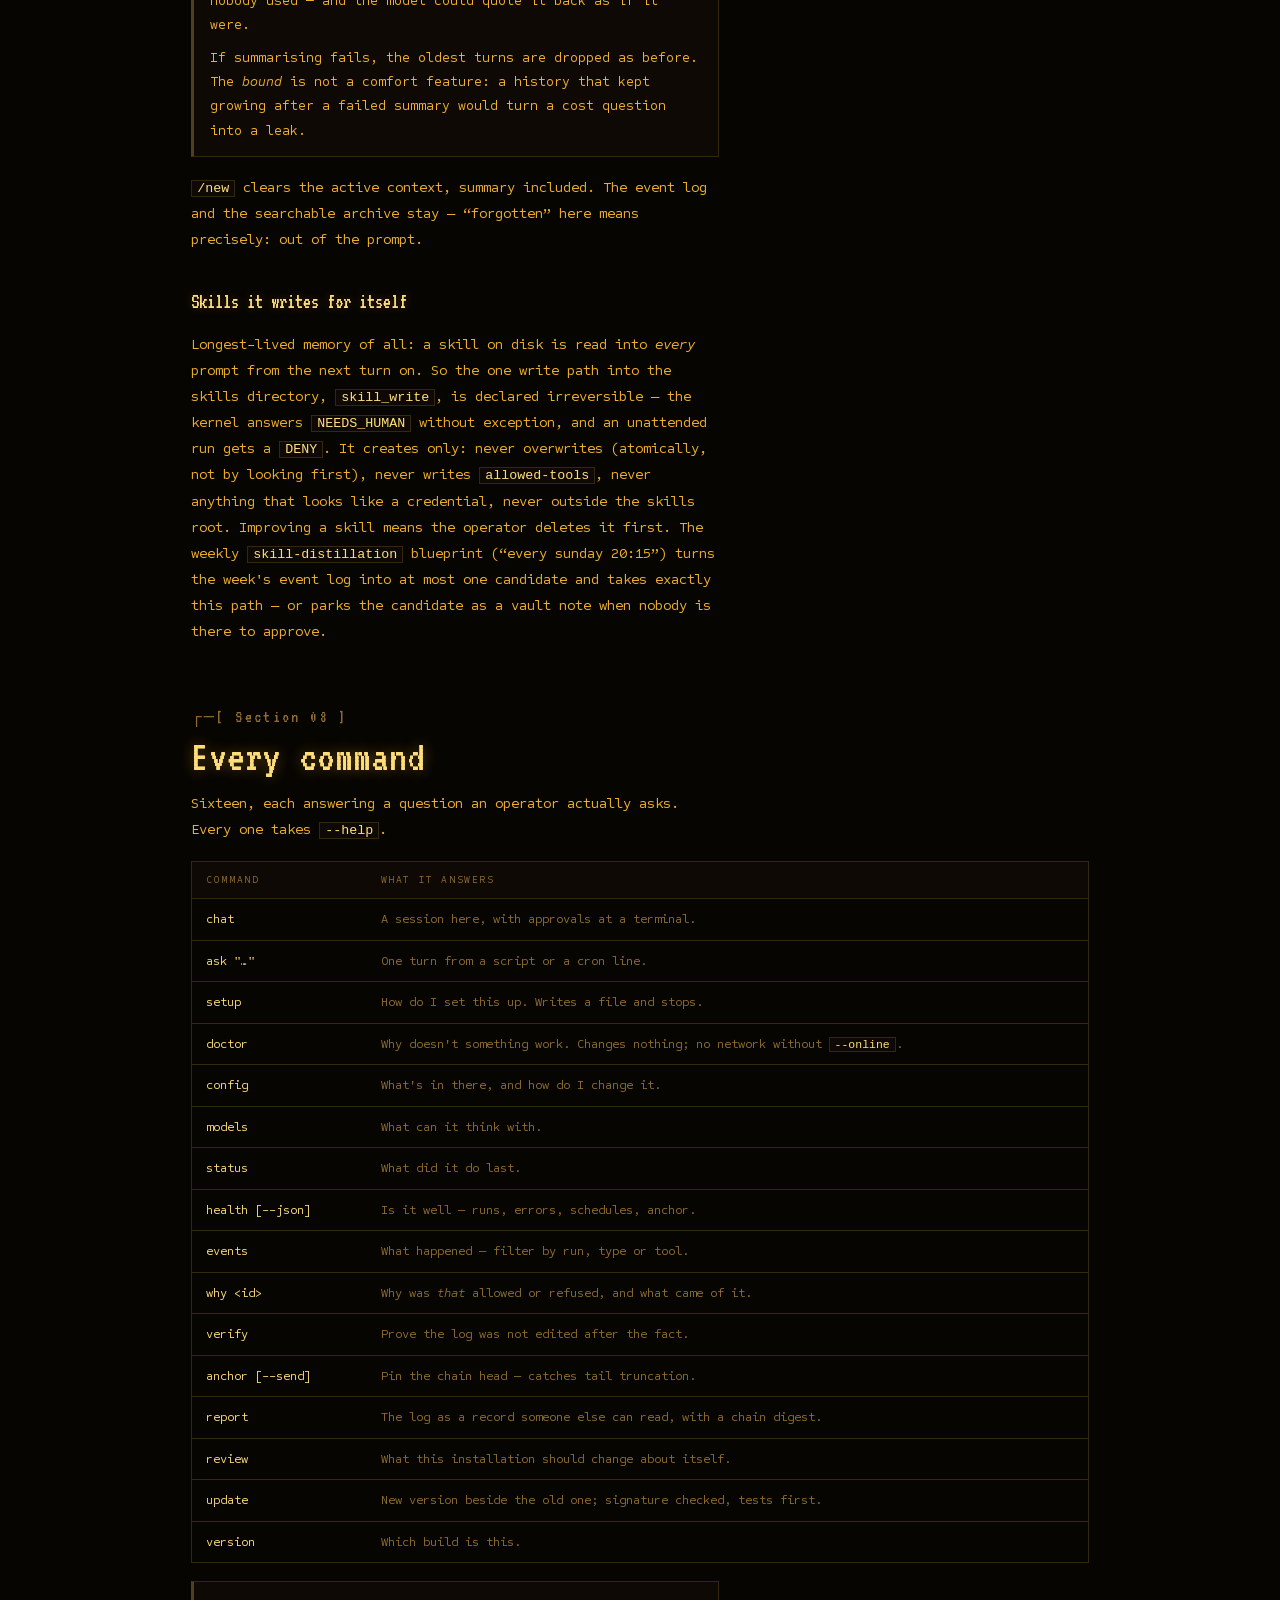
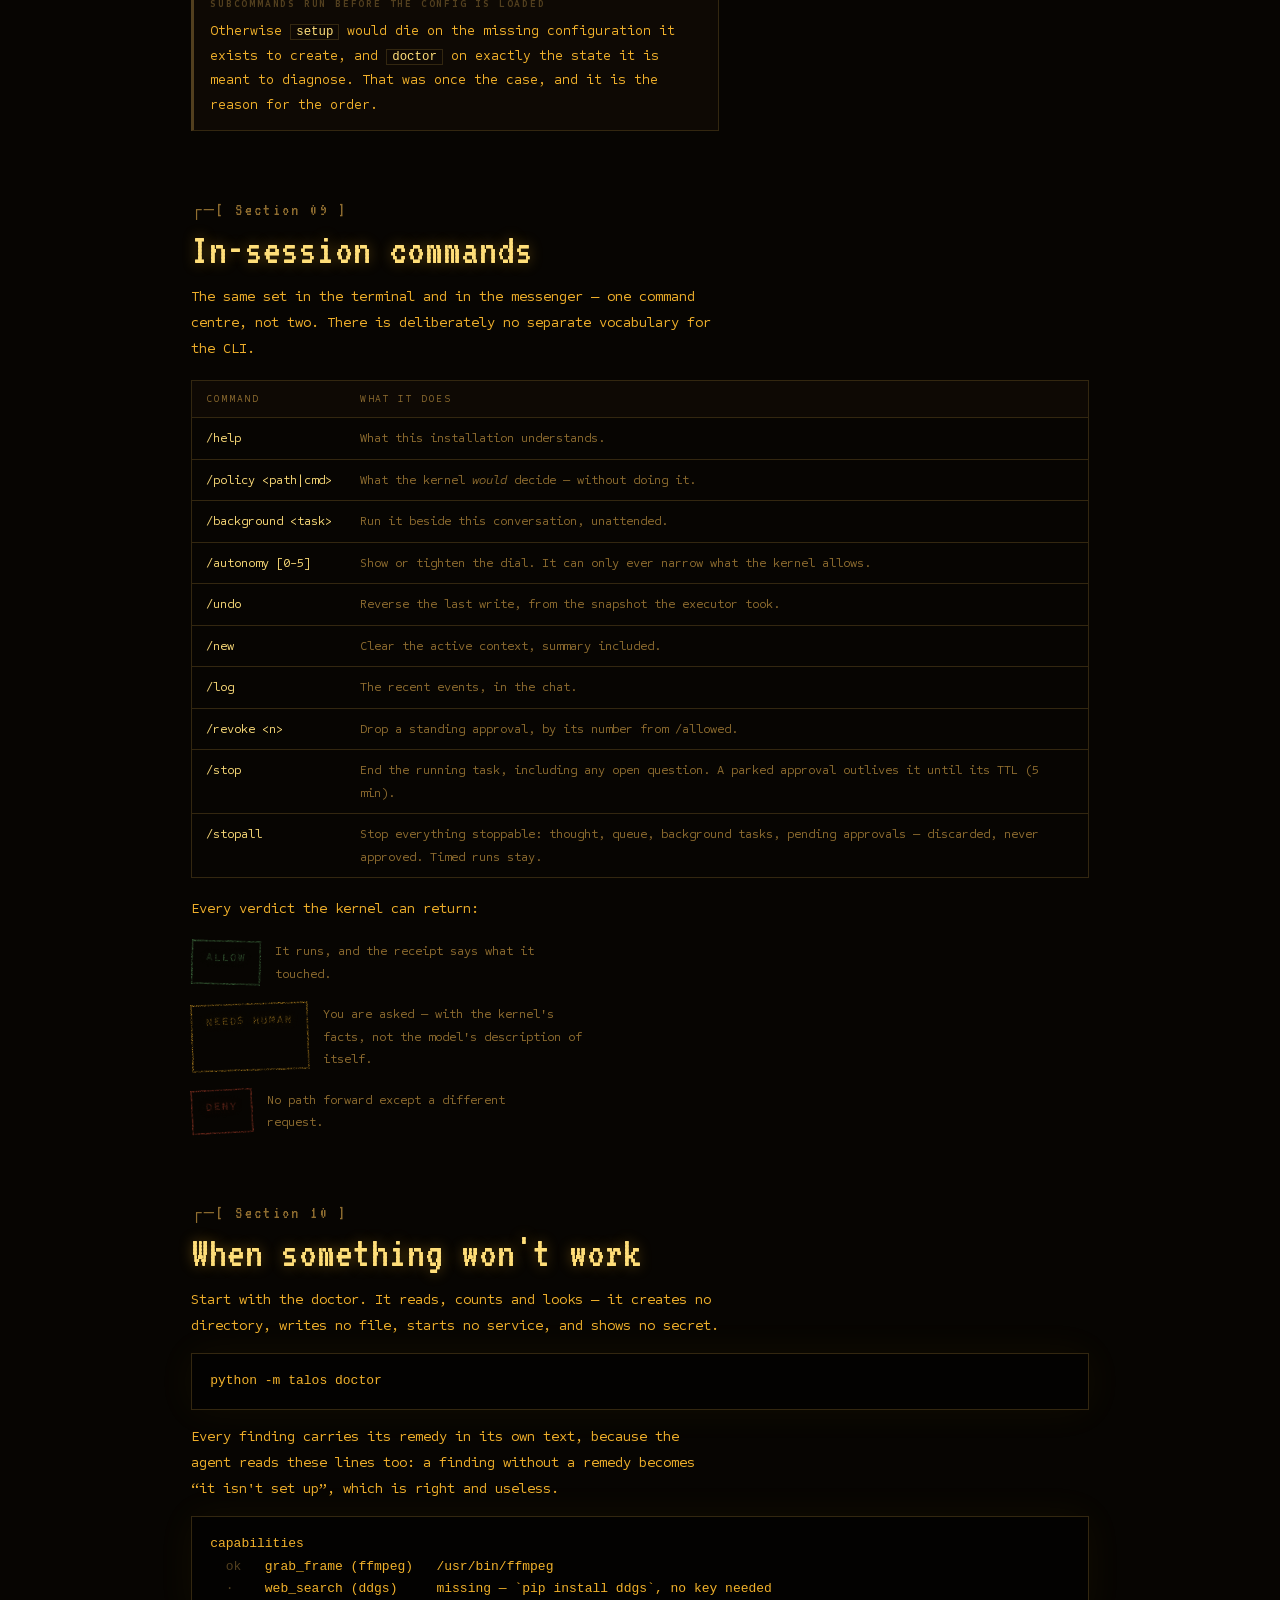
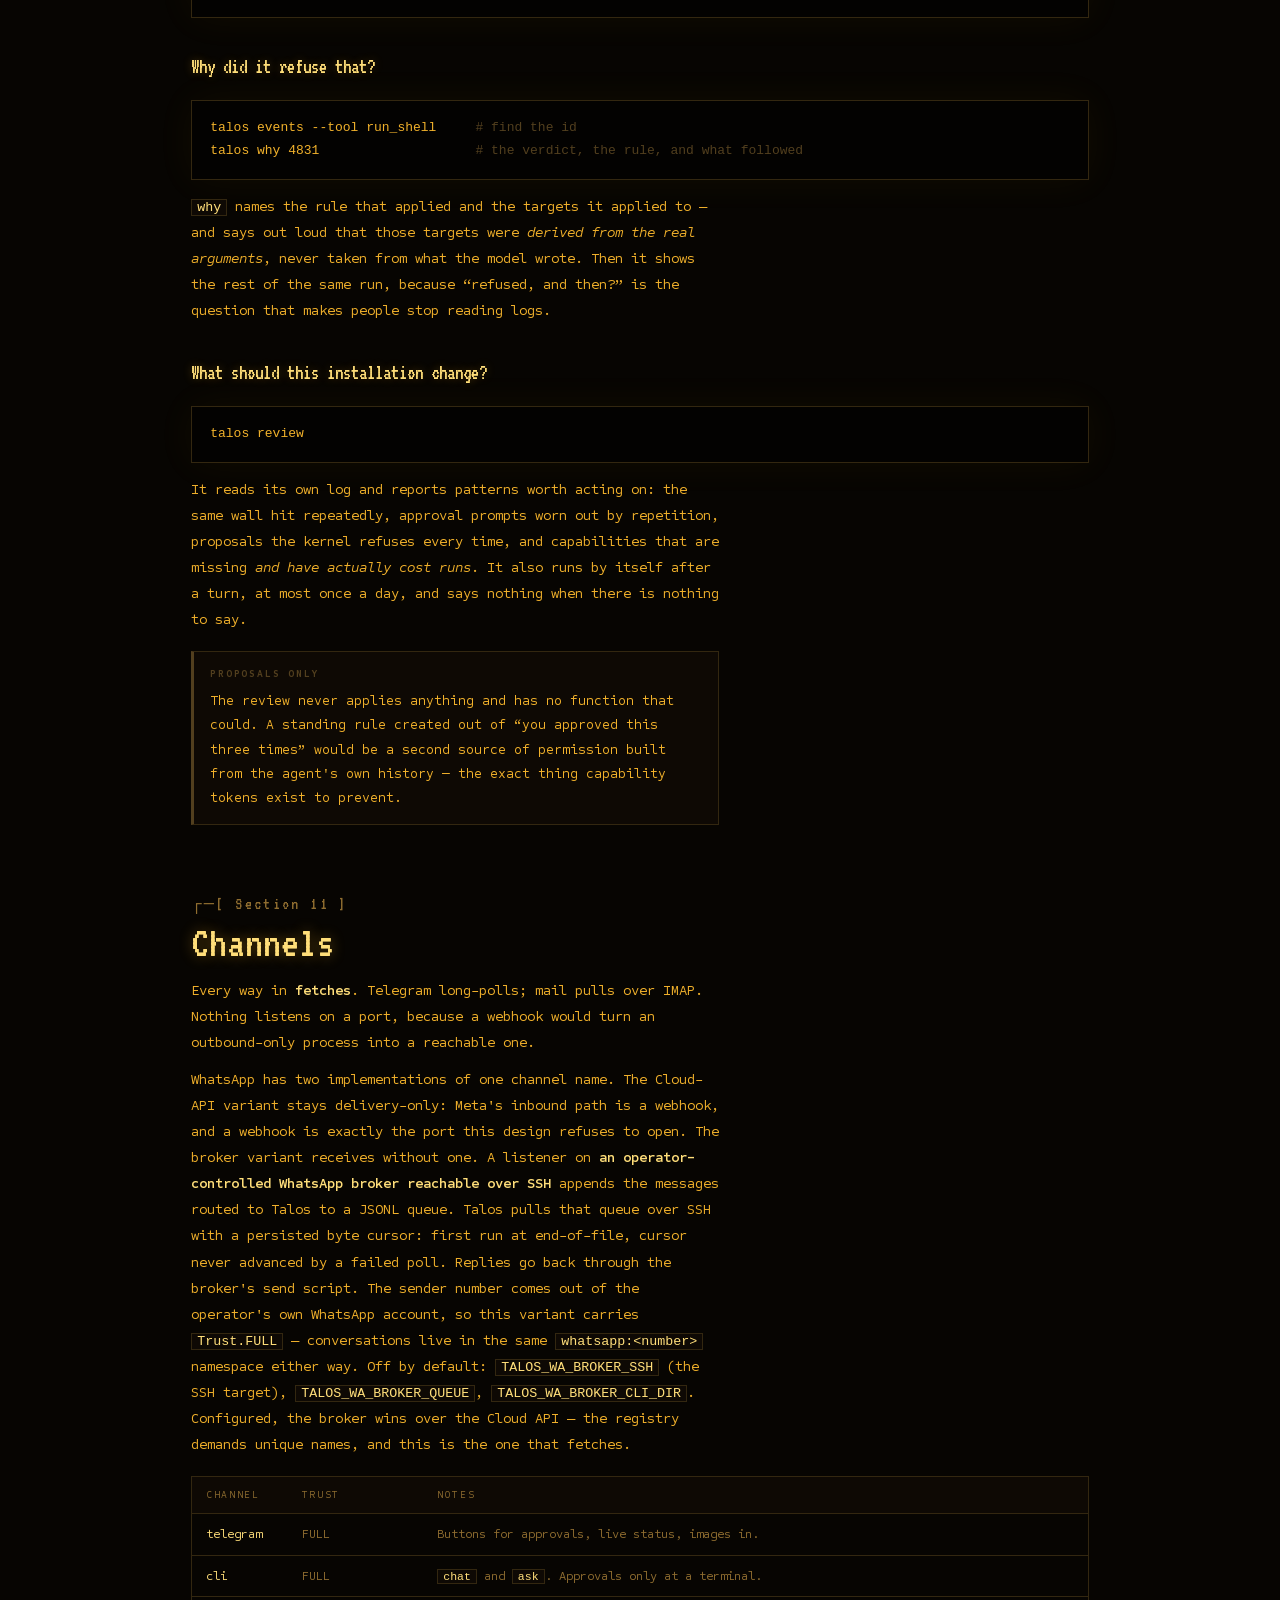
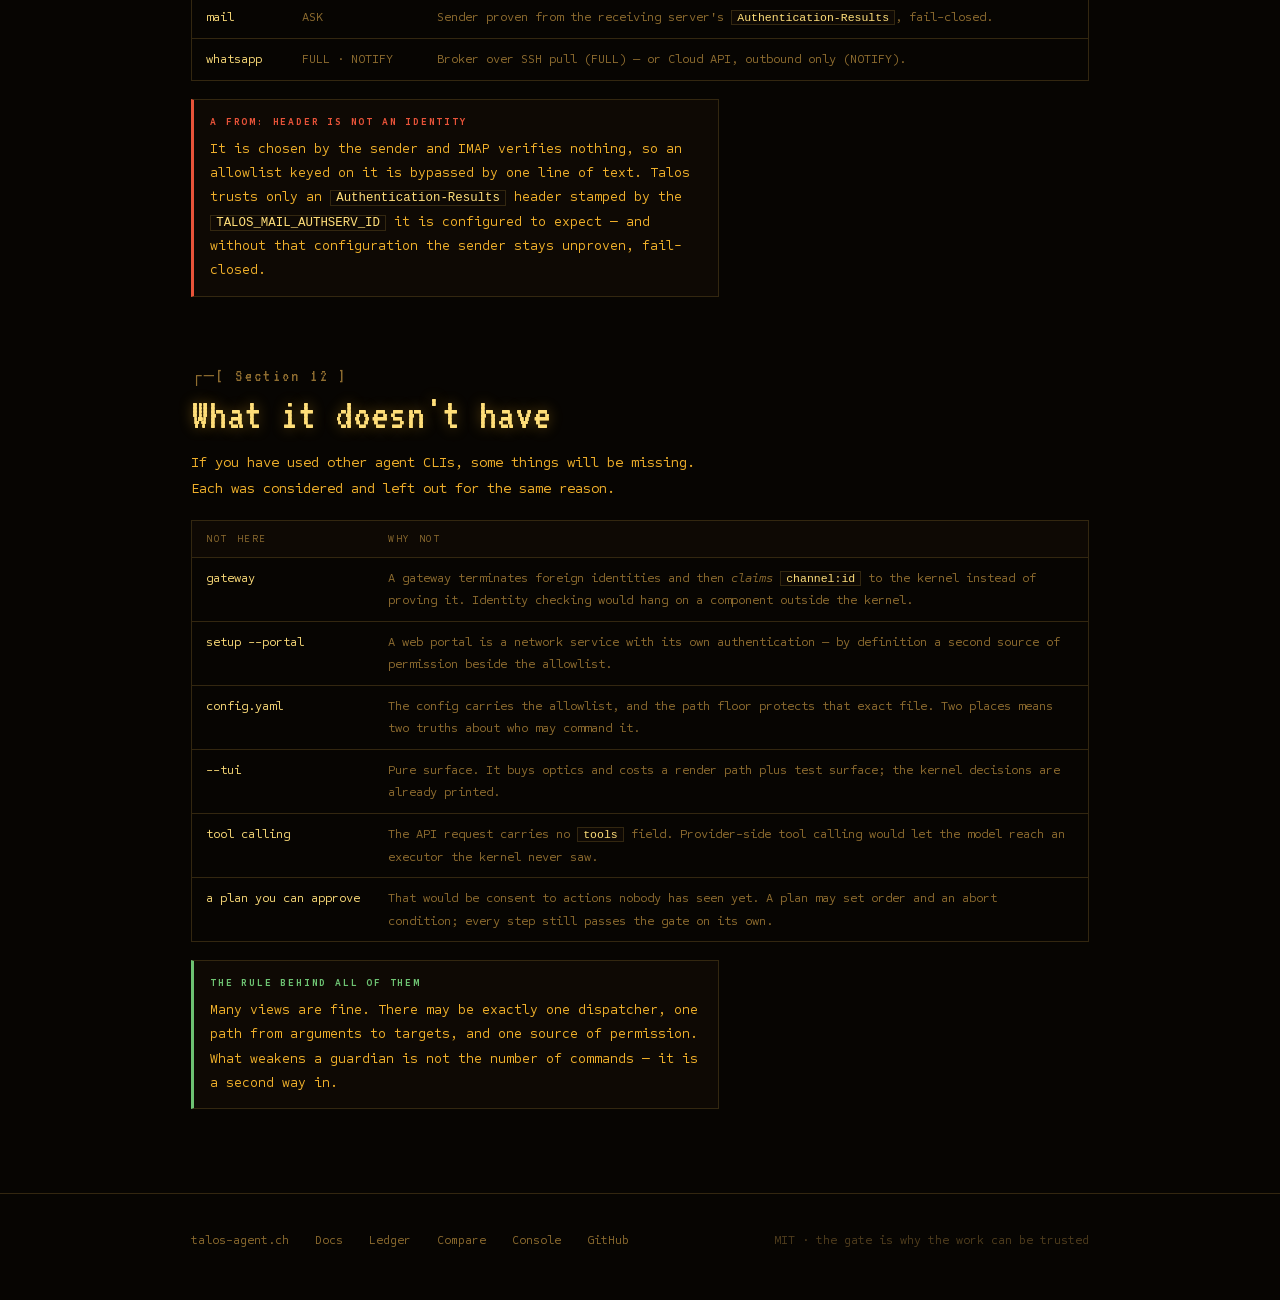
==== commit 3c67b016: "0.17.2-alpha: pinned and hashed dependencies requirements.lock and requirements-dev.lock (uv --unive" ====
--- a/site/docs/index.html
+++ b/site/docs/index.html
@@ -246,7 +246,7 @@
     <p class="lede">That one decision shapes the rest of this manual. It is why the
     command list is short, and why a few obvious conveniences are missing on purpose.</p>
     <div class="spec-row">
-      <div class="spec"><b>2330</b>unit tests</div>
+      <div class="spec"><b>2342</b>unit tests</div>
       <div class="spec"><b>208/208</b>adversarial</div>
       <div class="spec"><b>895</b>gate lines</div>
       <div class="spec"><b>27</b>gated tools</div>
@@ -283,7 +283,7 @@
 <pre>git clone https://github.com/talos-kernel/talos.git
 cd talos
 python3 -m venv .venv &amp;&amp; . .venv/bin/activate
-pip install -r requirements.txt
+pip install --require-hashes -r requirements.lock -r requirements-dev.lock
 python -m pytest tests/ -q</pre>
     <div class="note good">
       <b>The installer starts nothing</b>
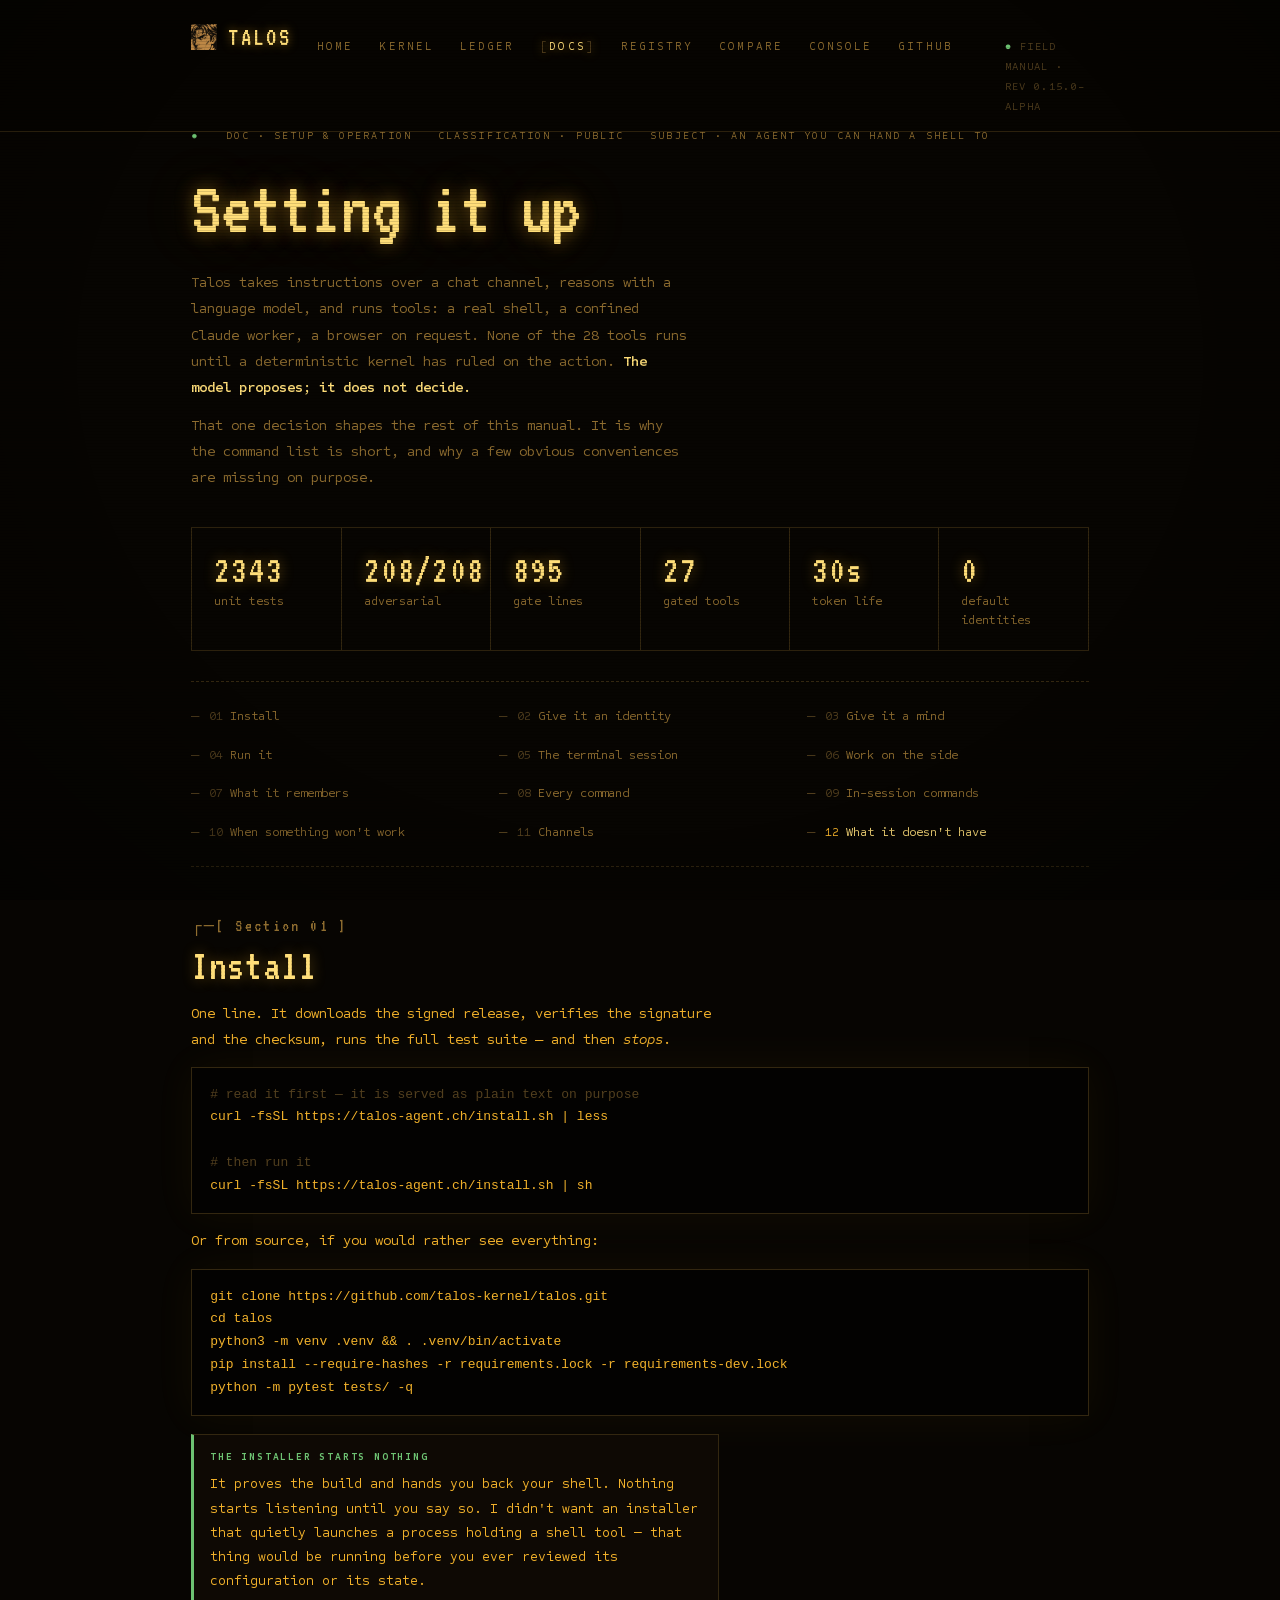
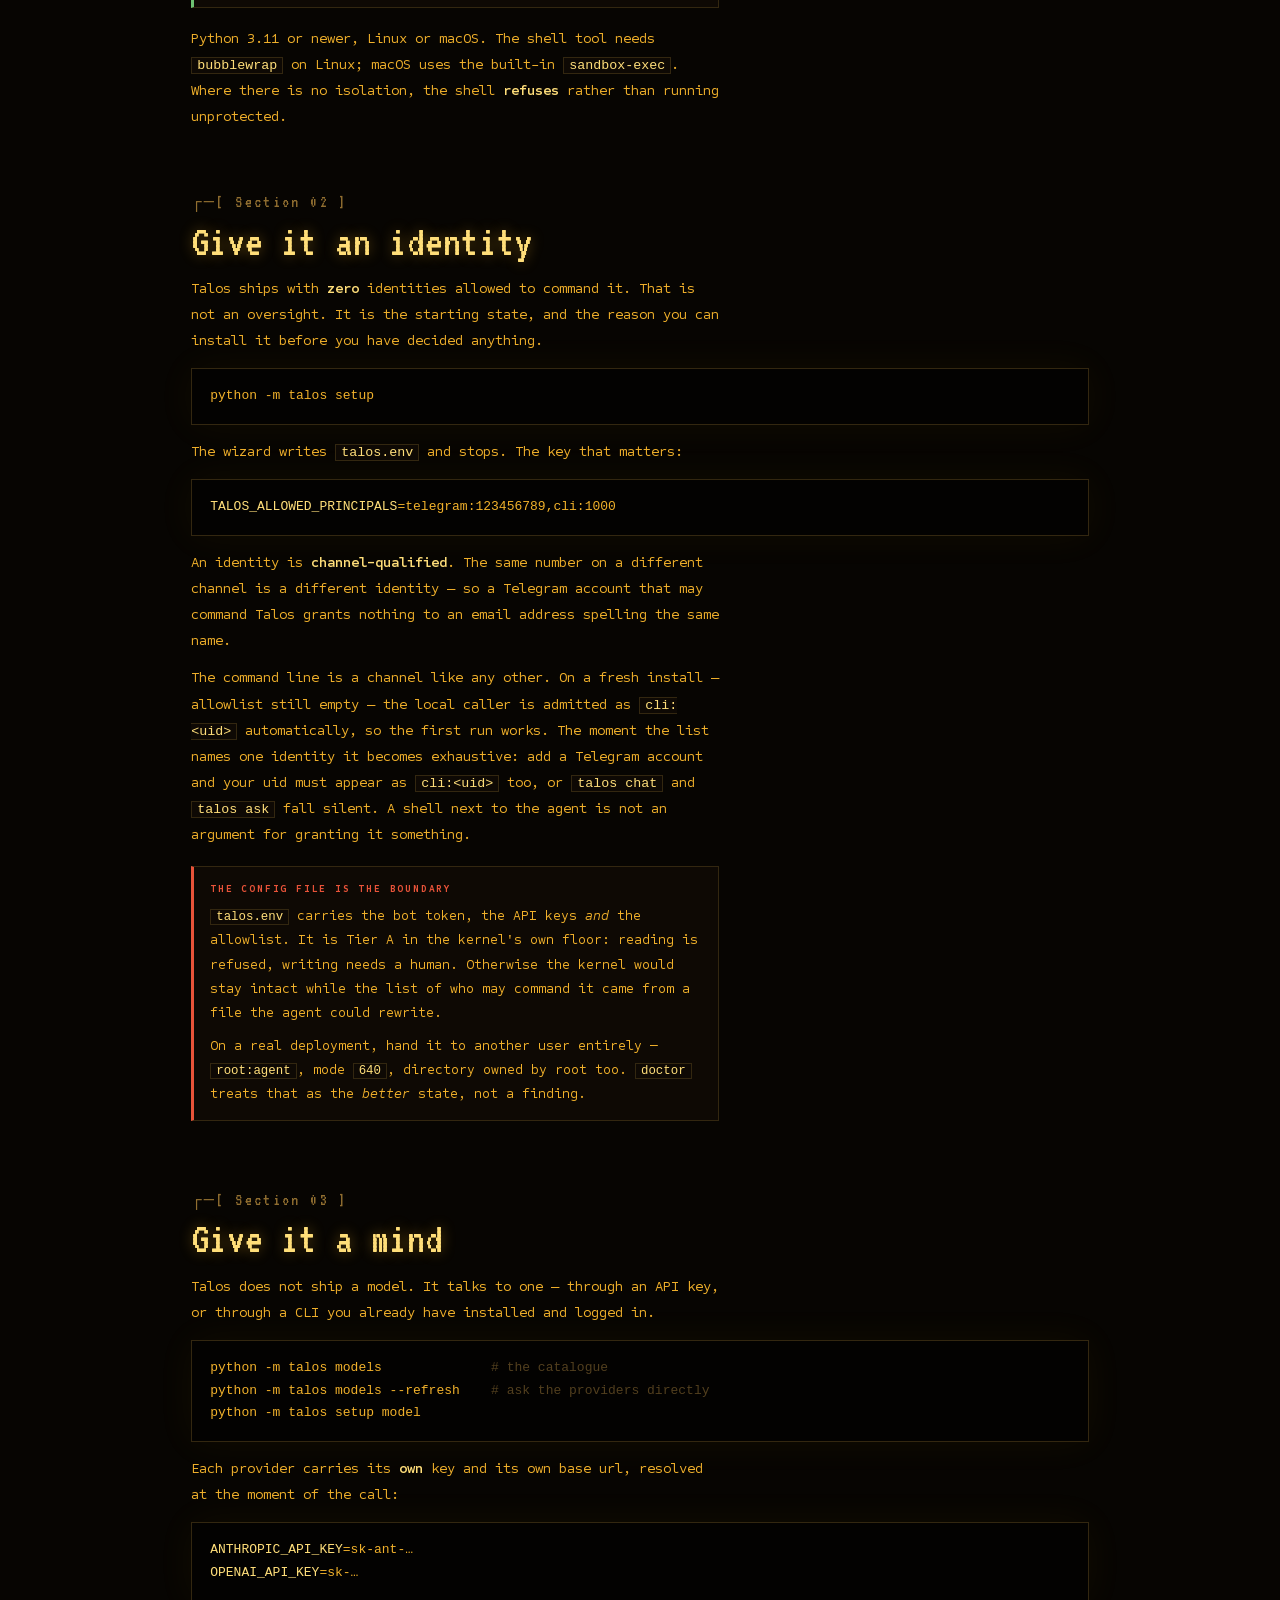
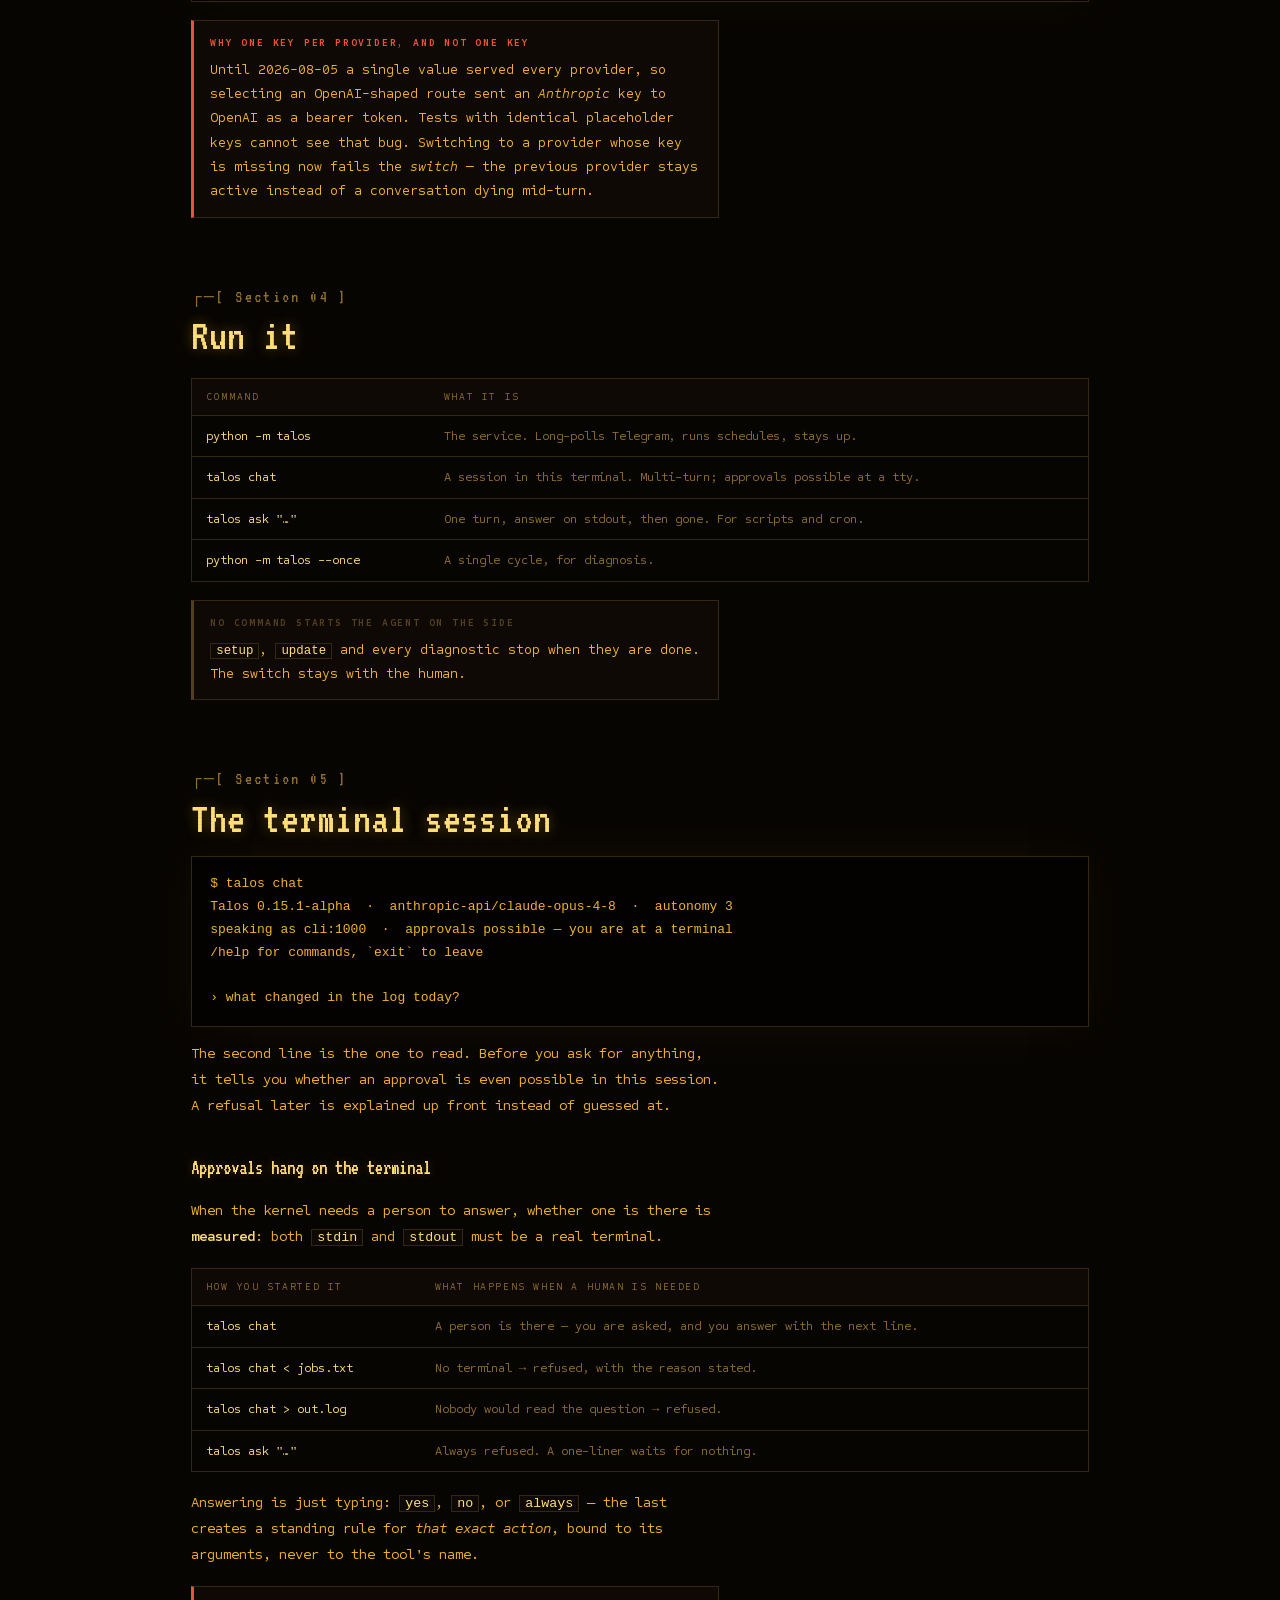
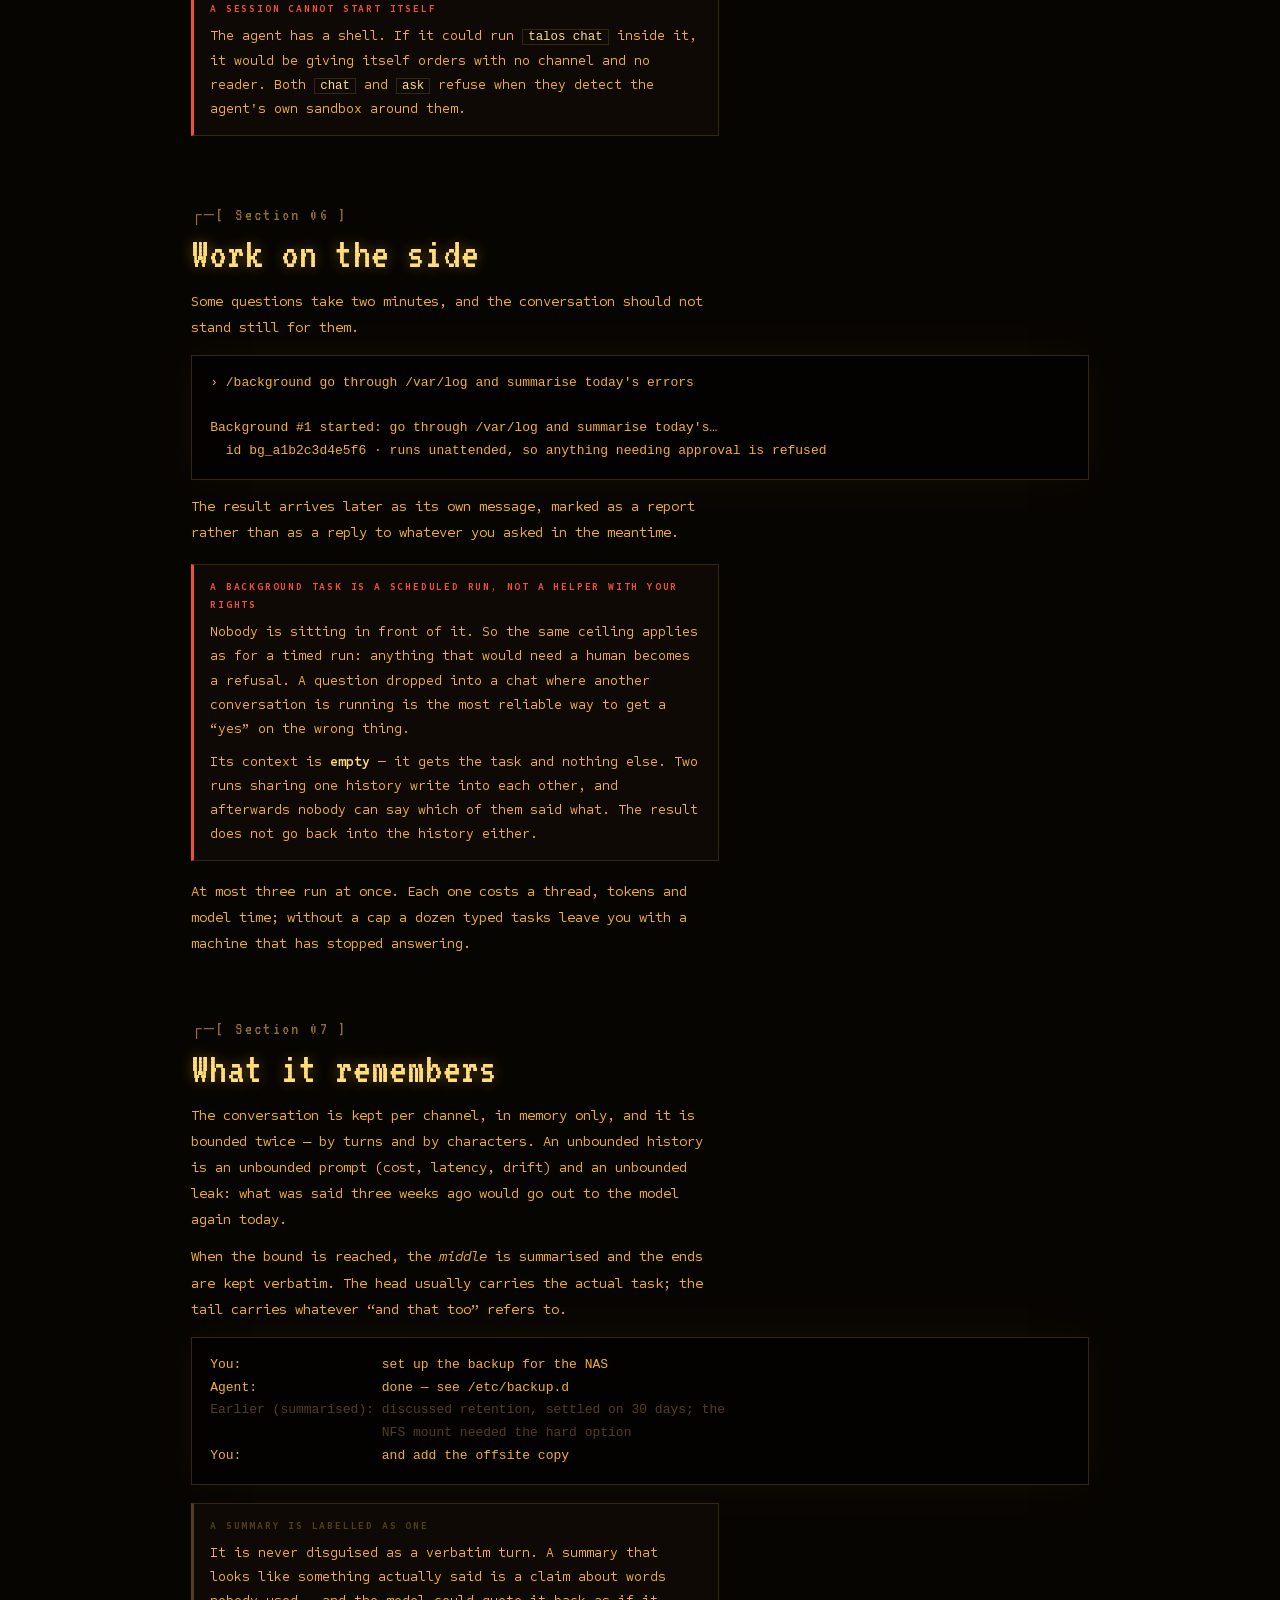
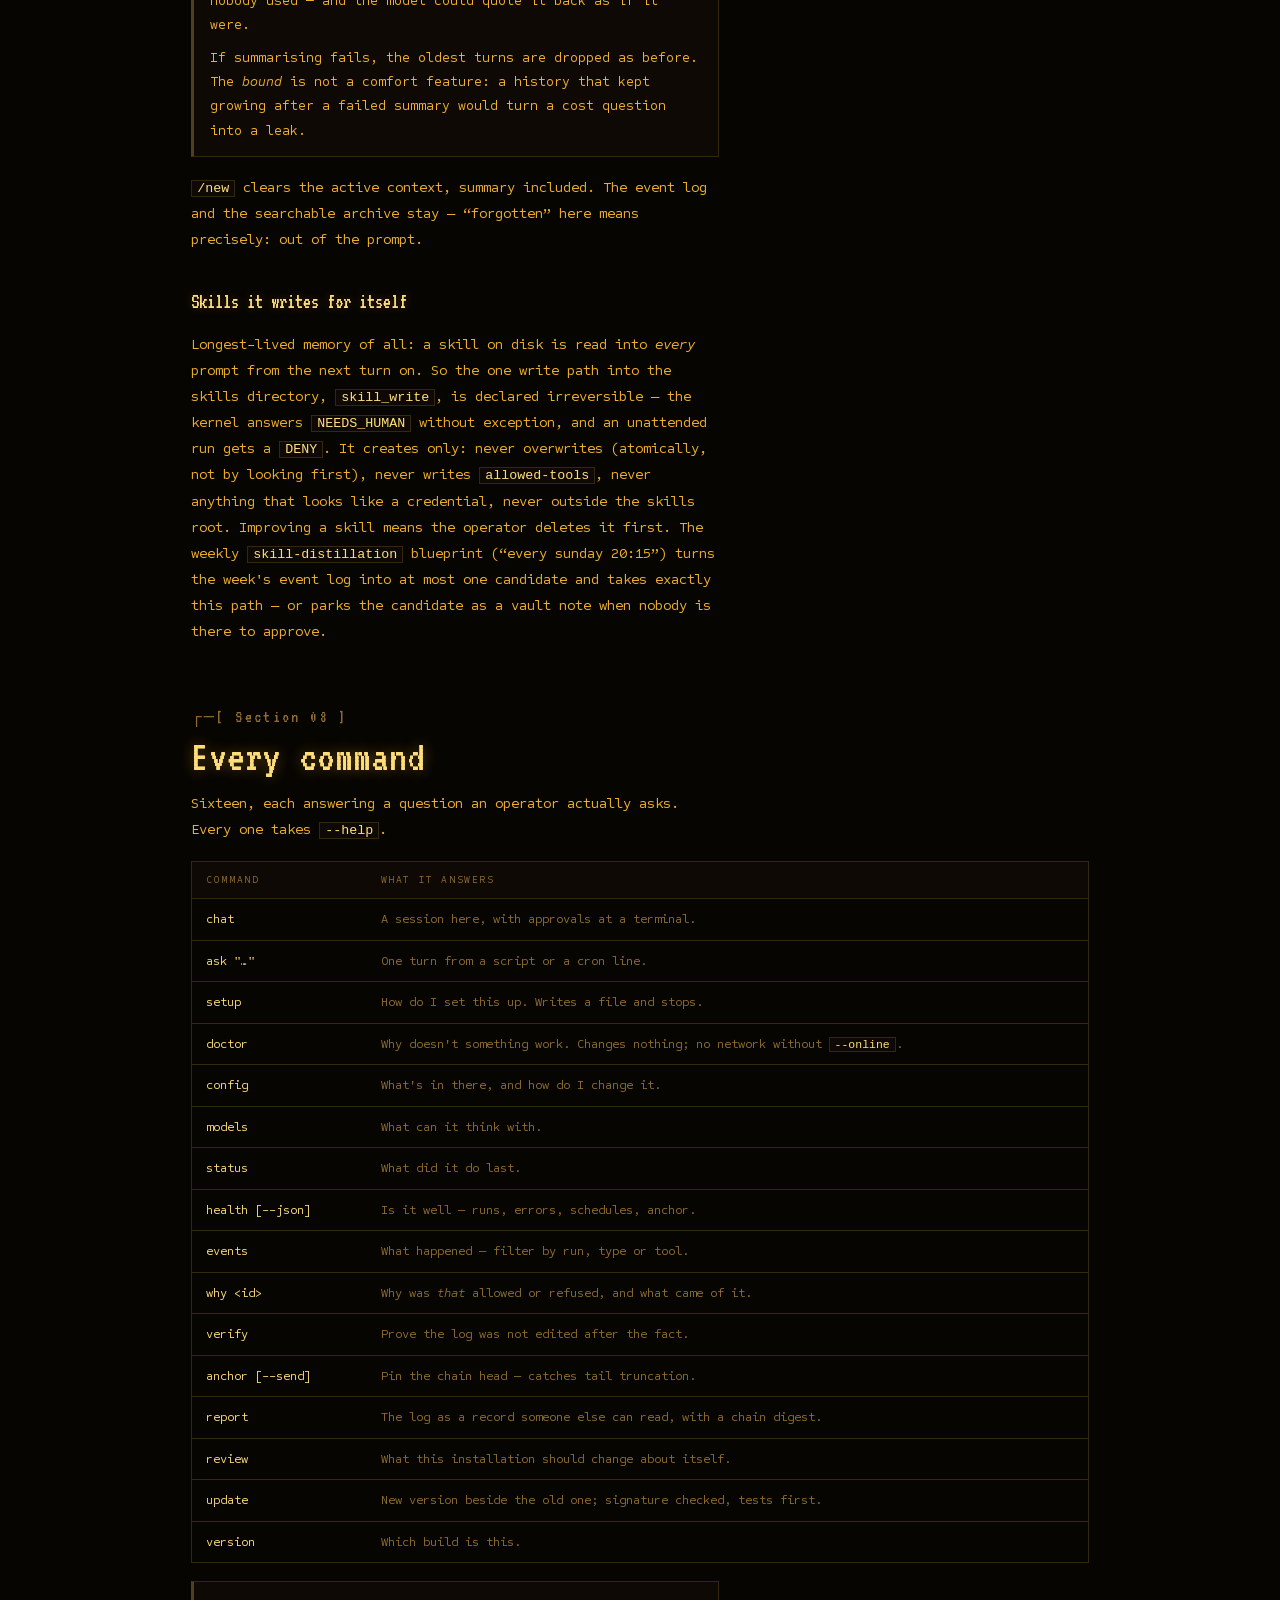
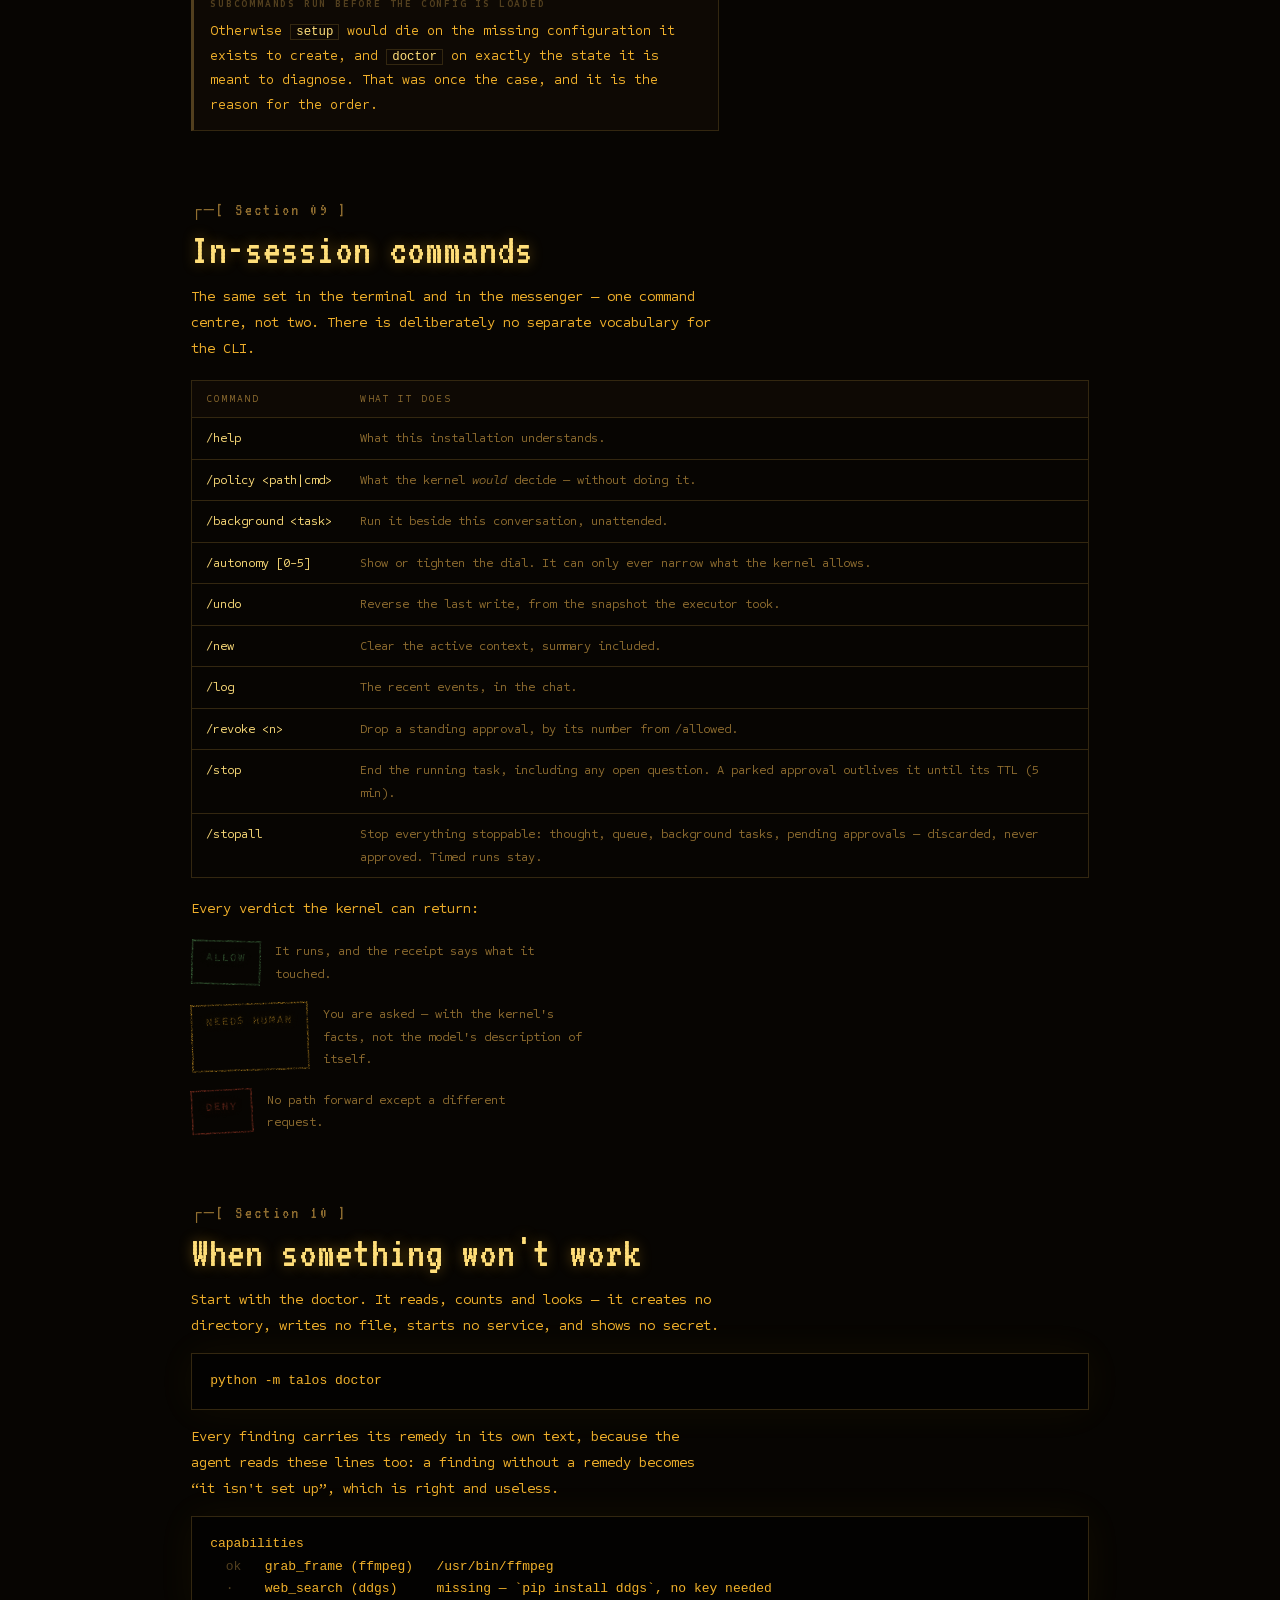
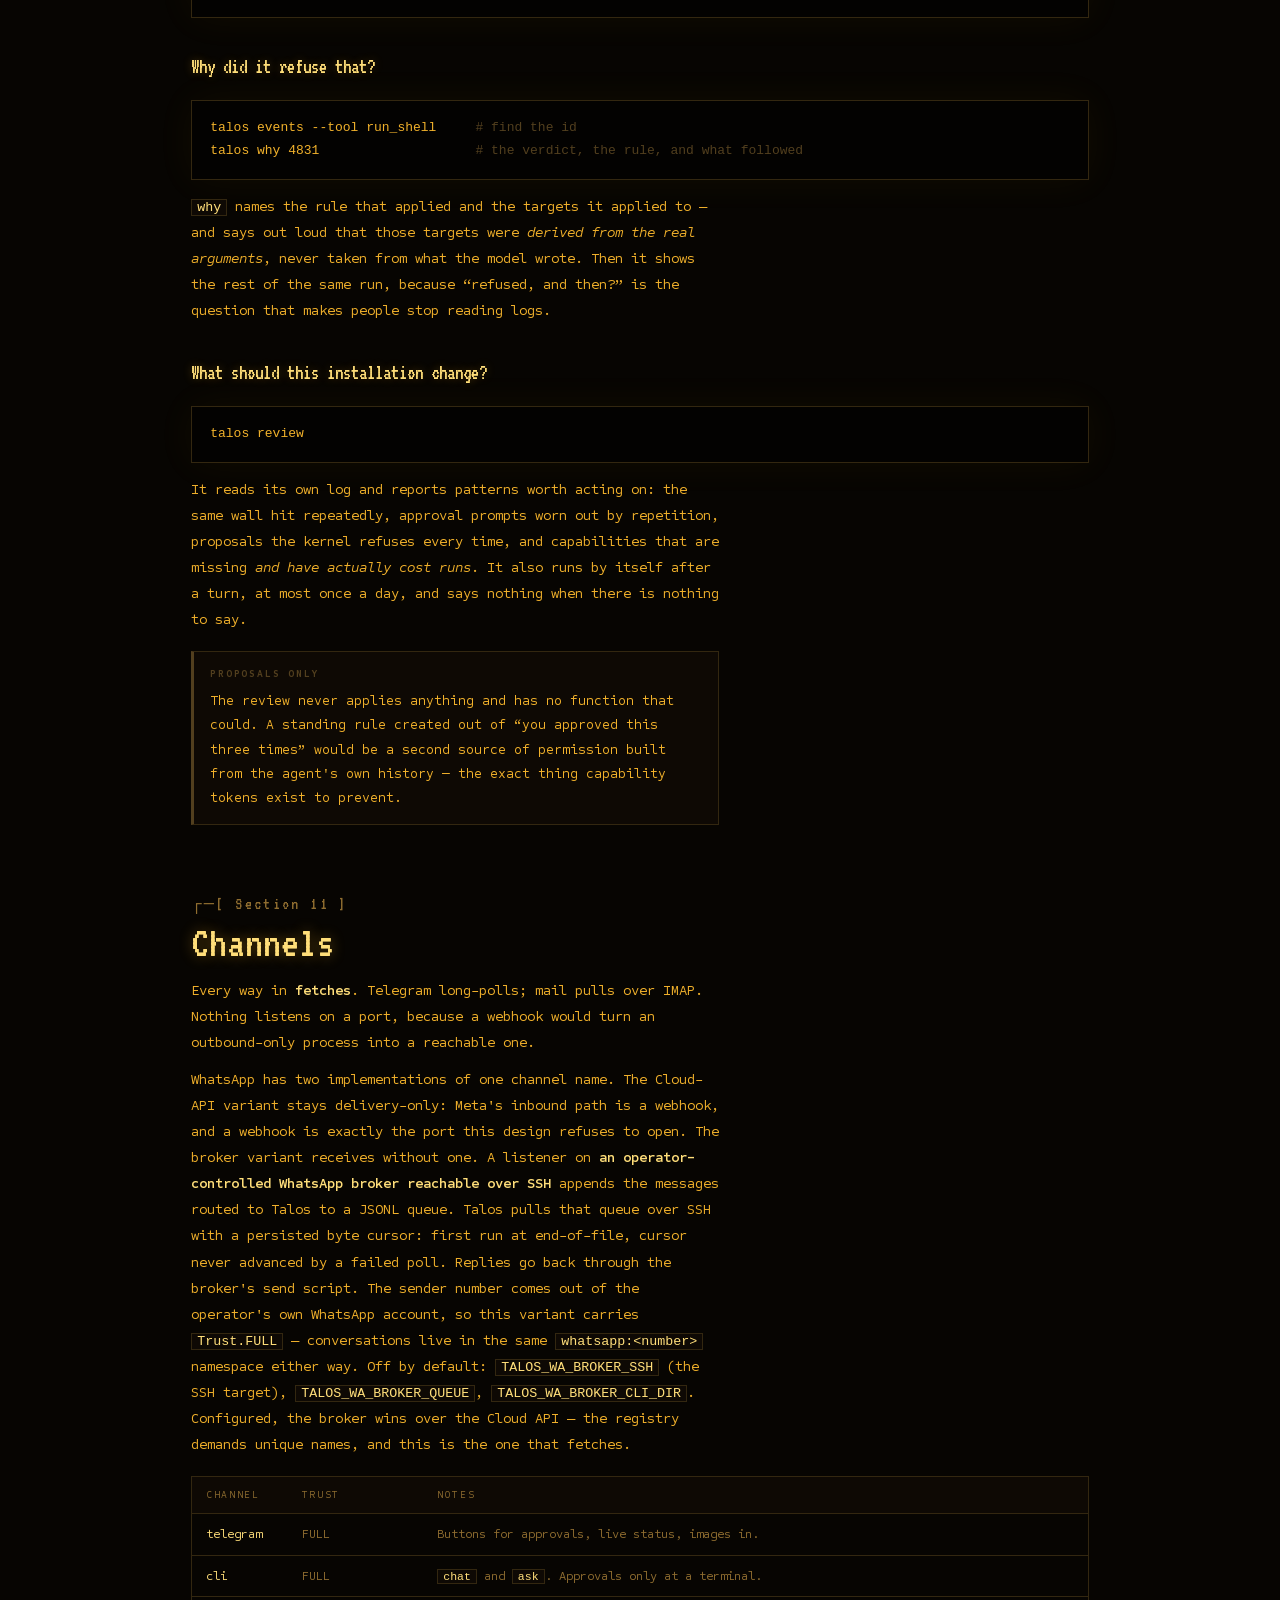
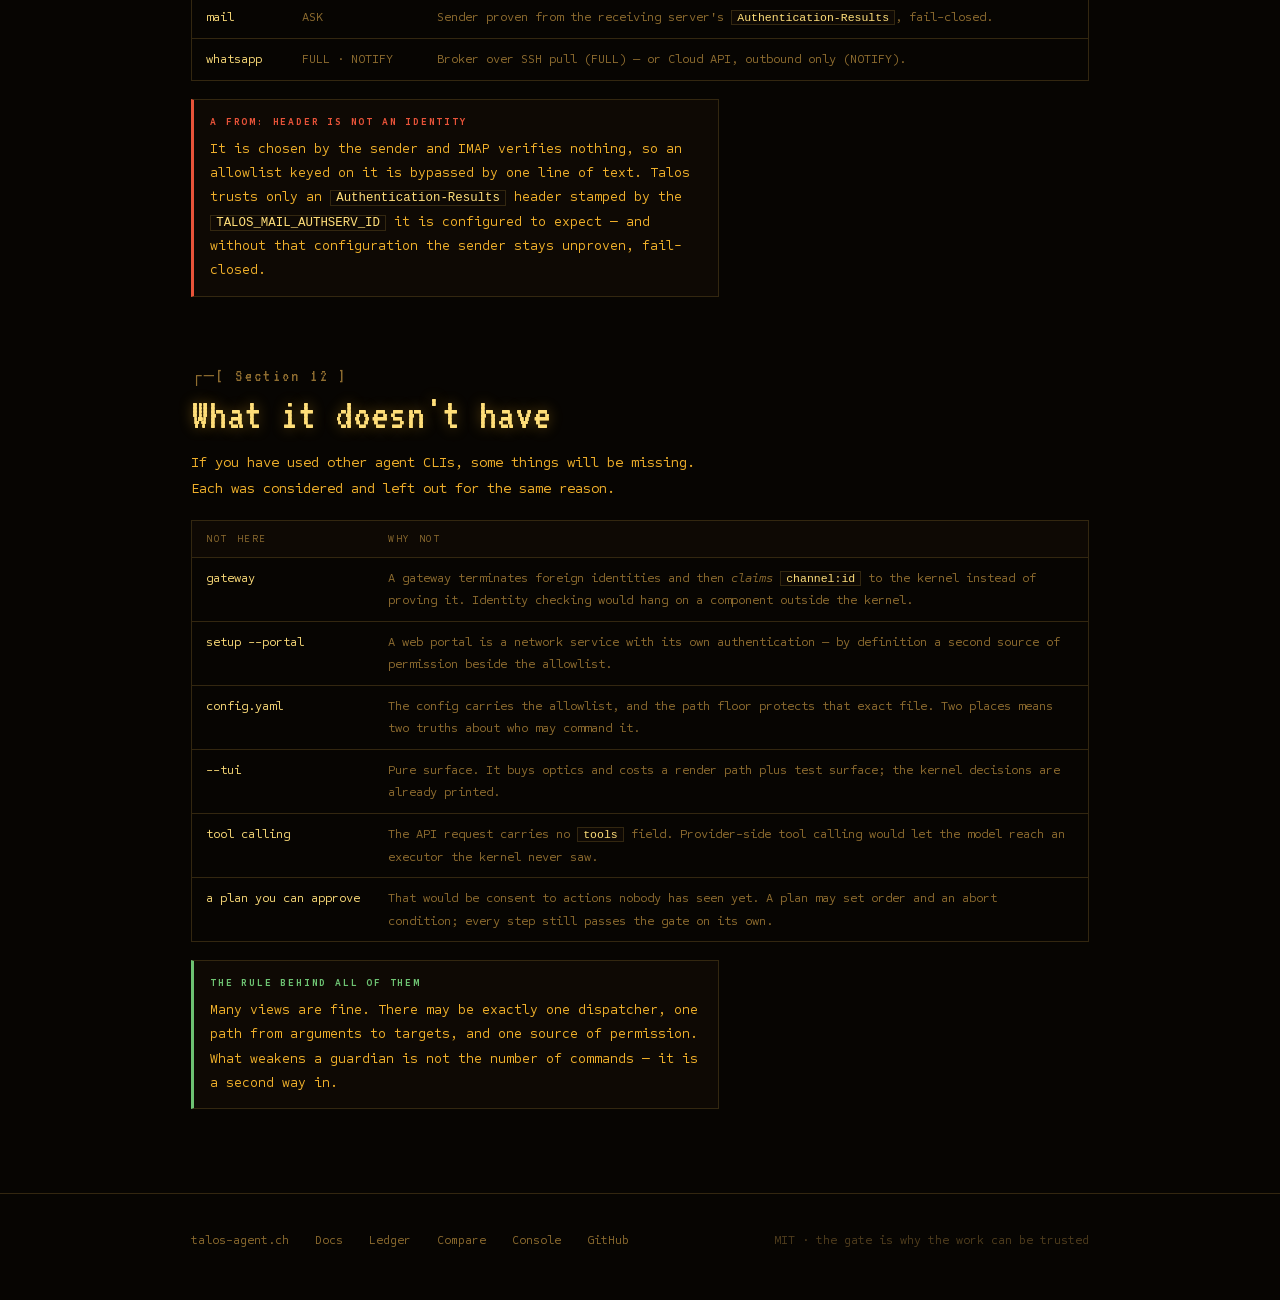
==== commit 4671344c: "site: tool count 28 everywhere, llms.txt current, numbers test date-proof plus prose check The compa" ====
--- a/site/docs/index.html
+++ b/site/docs/index.html
@@ -241,12 +241,12 @@
     <h1>Setting it up</h1>
     <p class="lede">Talos takes instructions over a chat channel, reasons with a language
     model, and runs tools: a real shell, a confined Claude worker, a browser on request.
-    None of the 26 tools runs until a deterministic kernel has ruled on the
+    None of the 28 tools runs until a deterministic kernel has ruled on the
     action. <strong>The model proposes; it does not decide.</strong></p>
     <p class="lede">That one decision shapes the rest of this manual. It is why the
     command list is short, and why a few obvious conveniences are missing on purpose.</p>
     <div class="spec-row">
-      <div class="spec"><b>2342</b>unit tests</div>
+      <div class="spec"><b>2343</b>unit tests</div>
       <div class="spec"><b>208/208</b>adversarial</div>
       <div class="spec"><b>895</b>gate lines</div>
       <div class="spec"><b>27</b>gated tools</div>
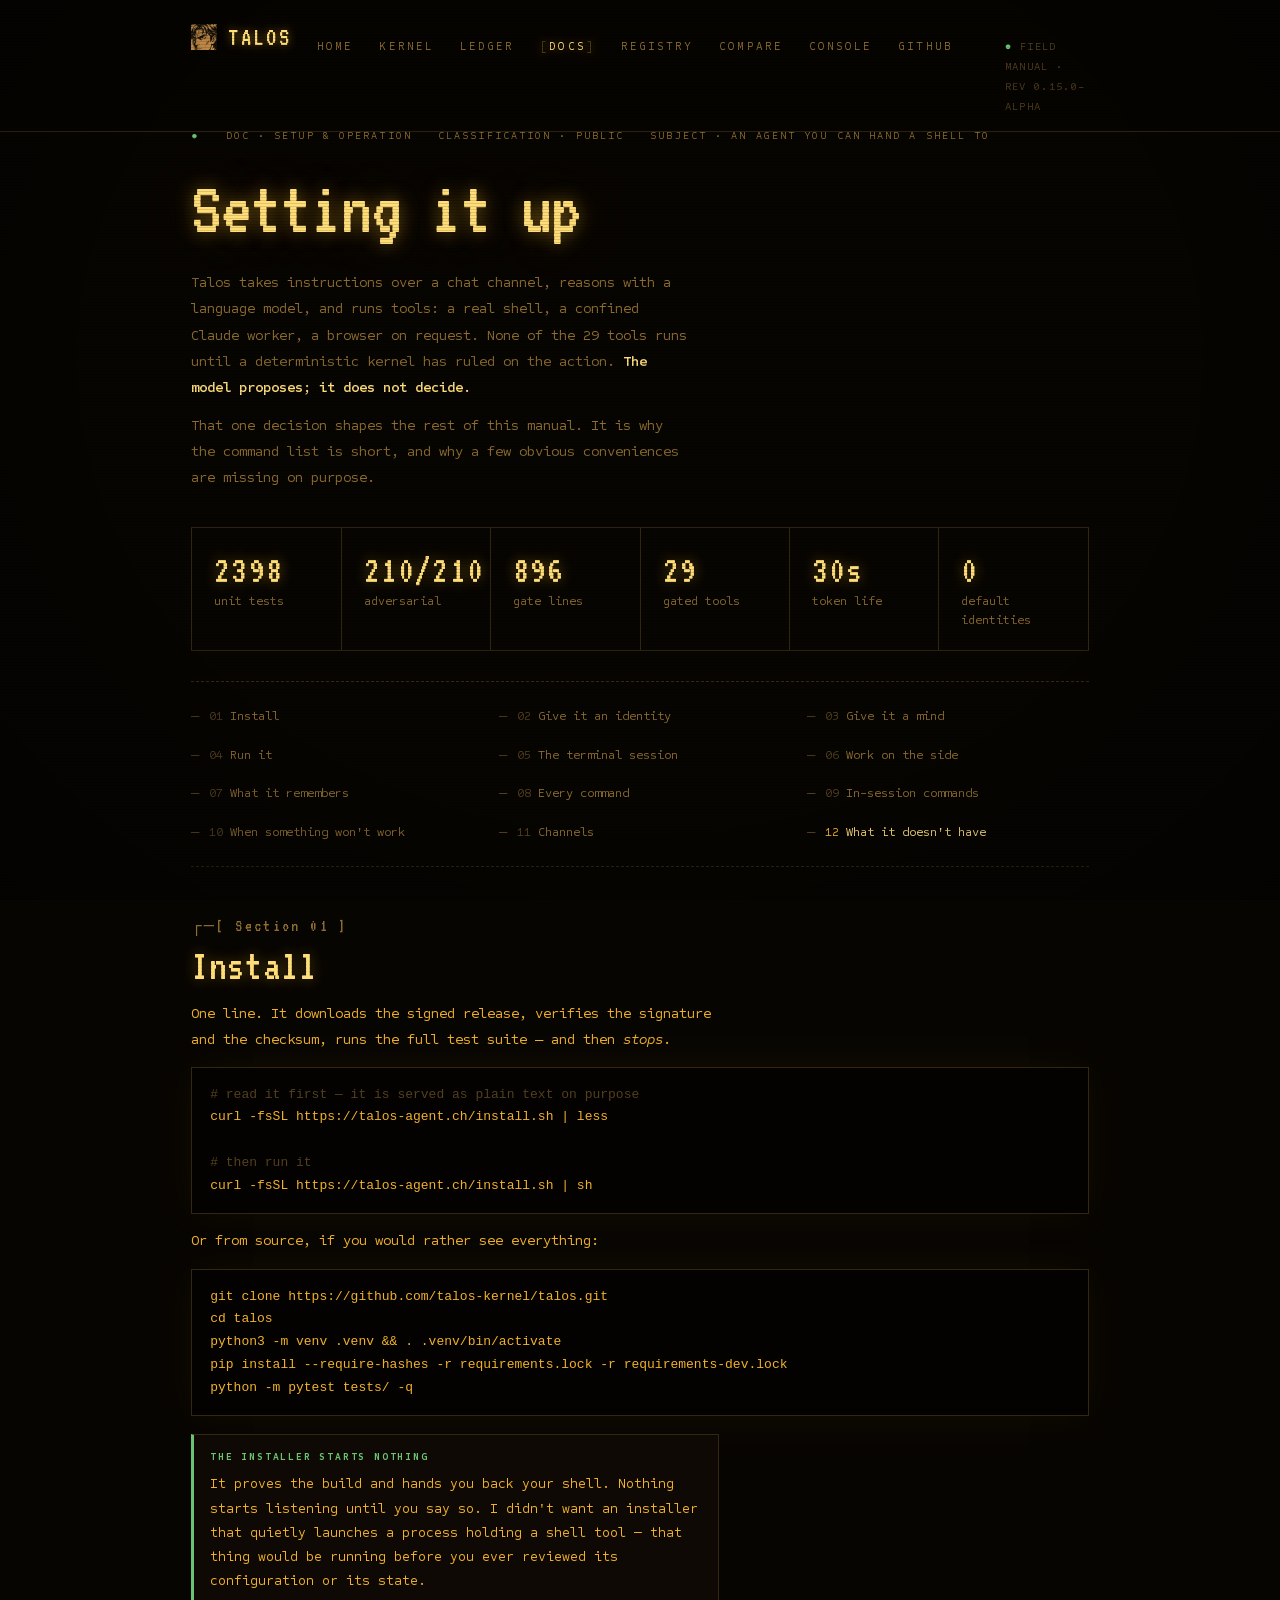
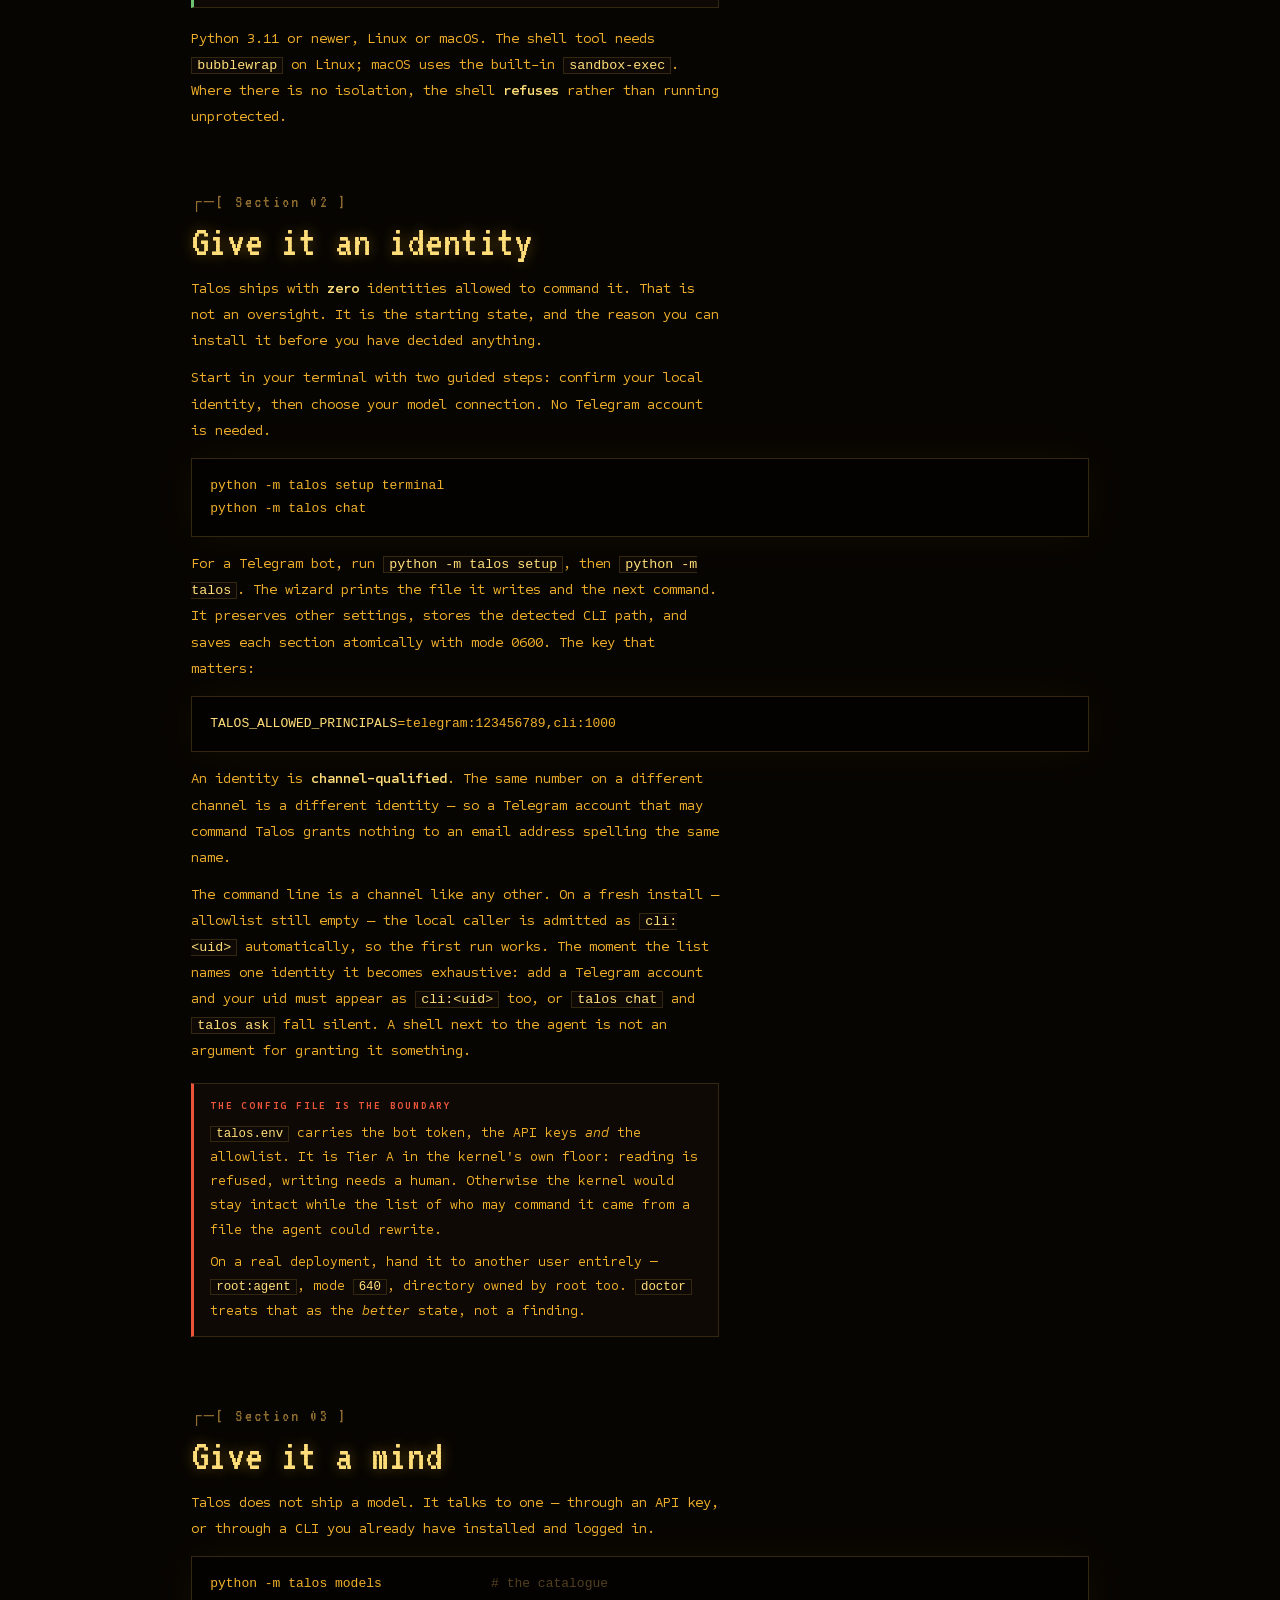
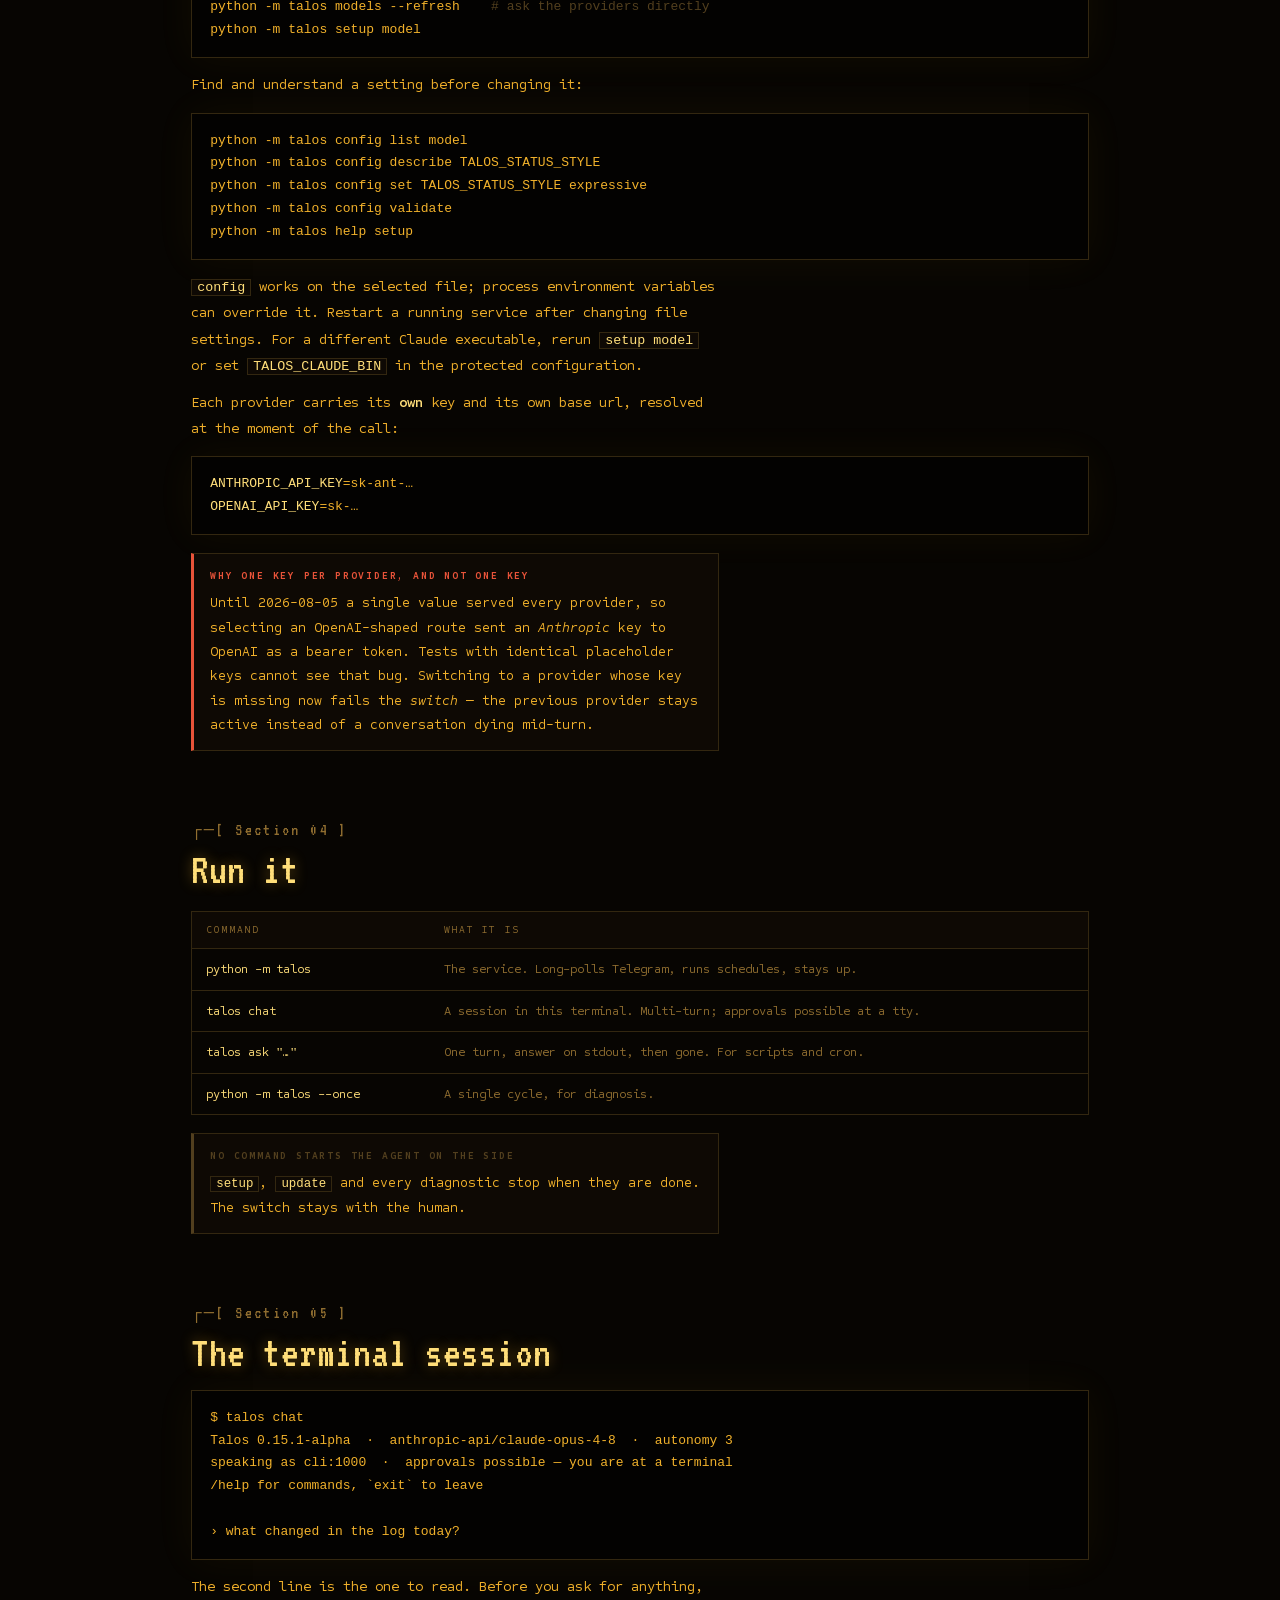
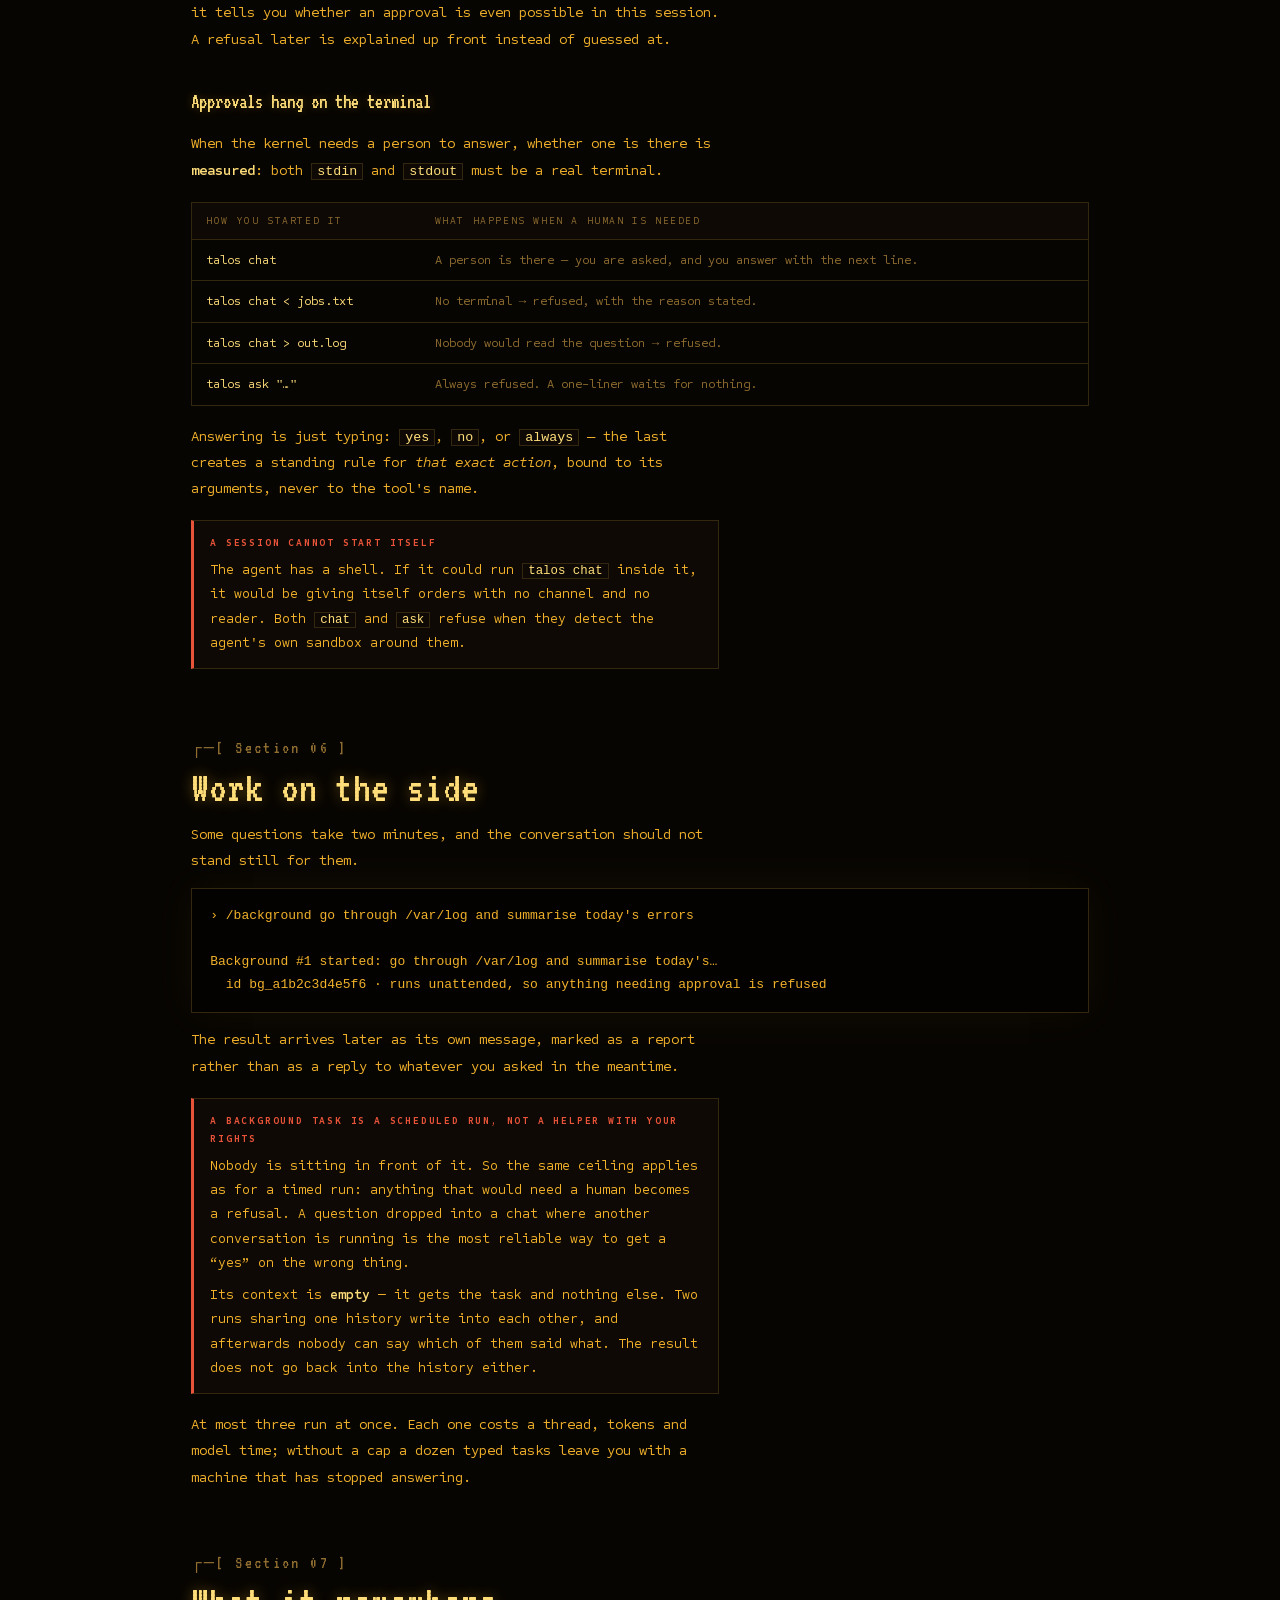
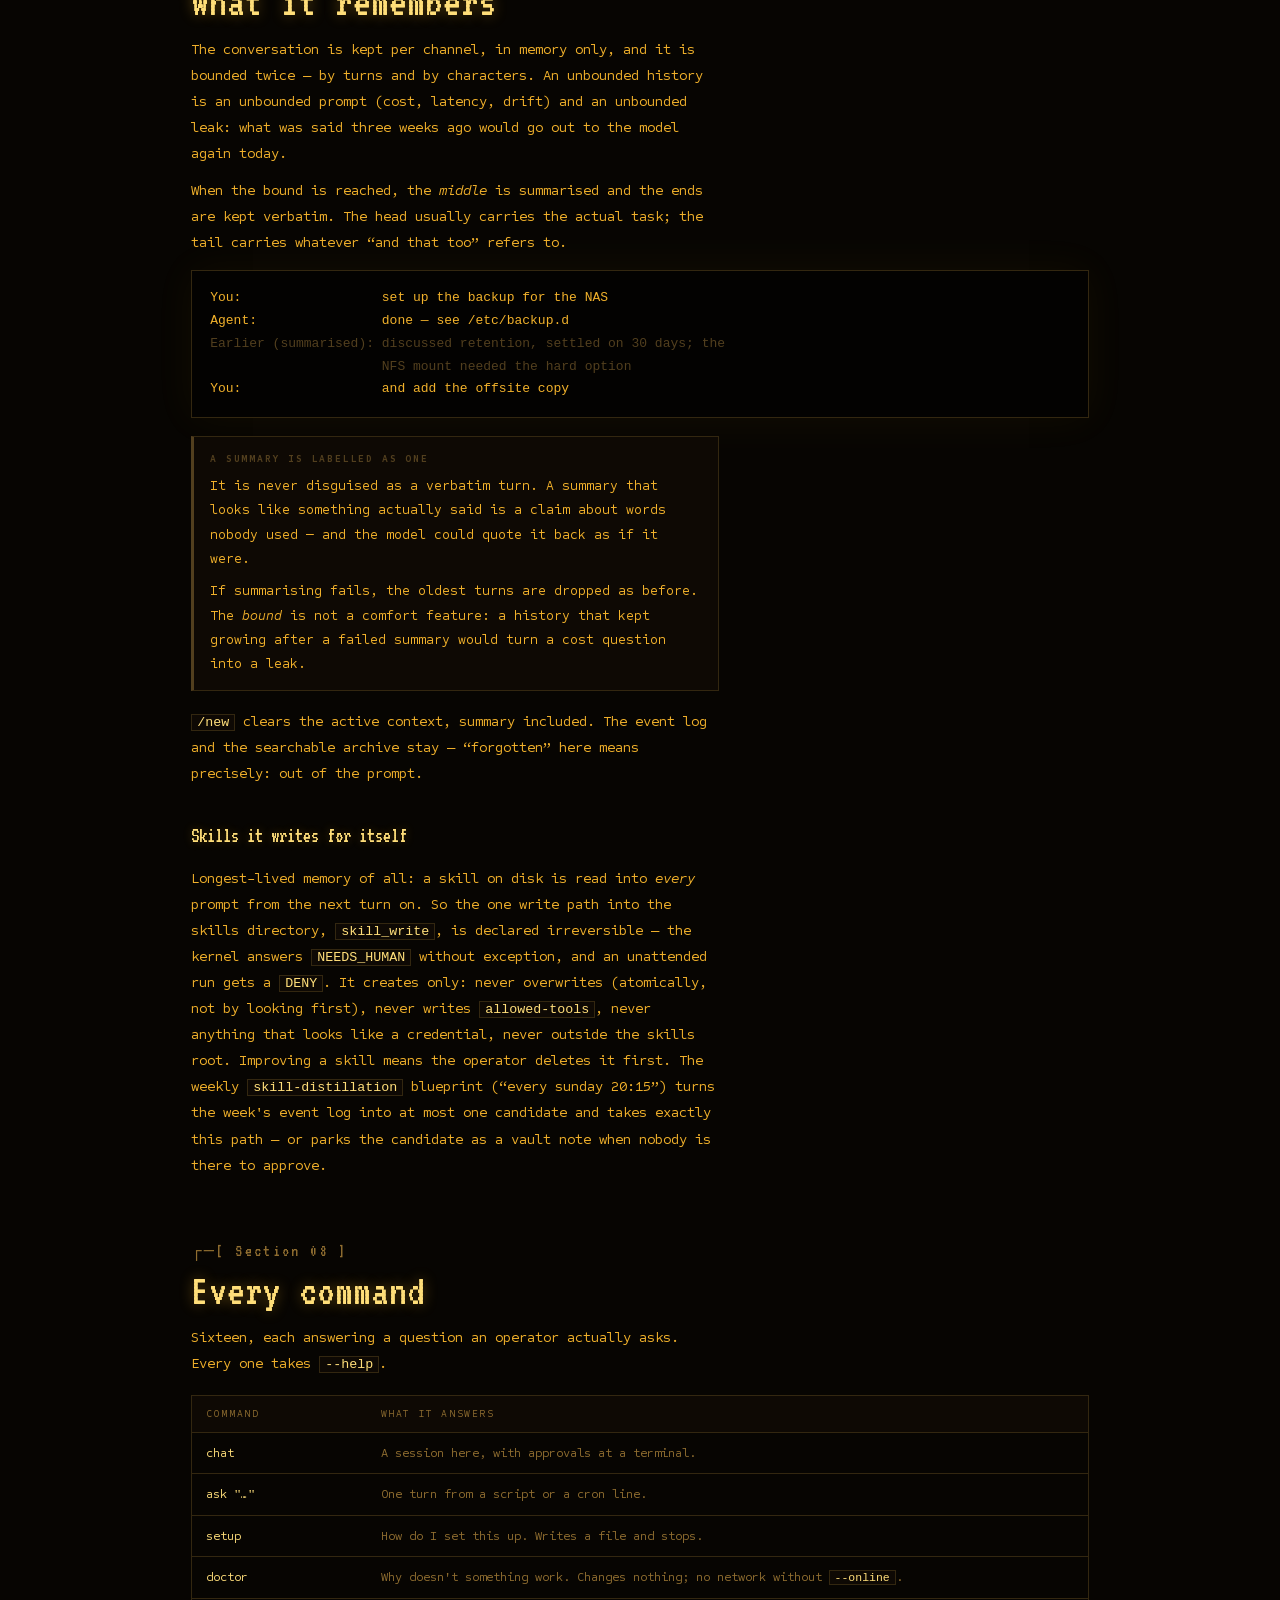
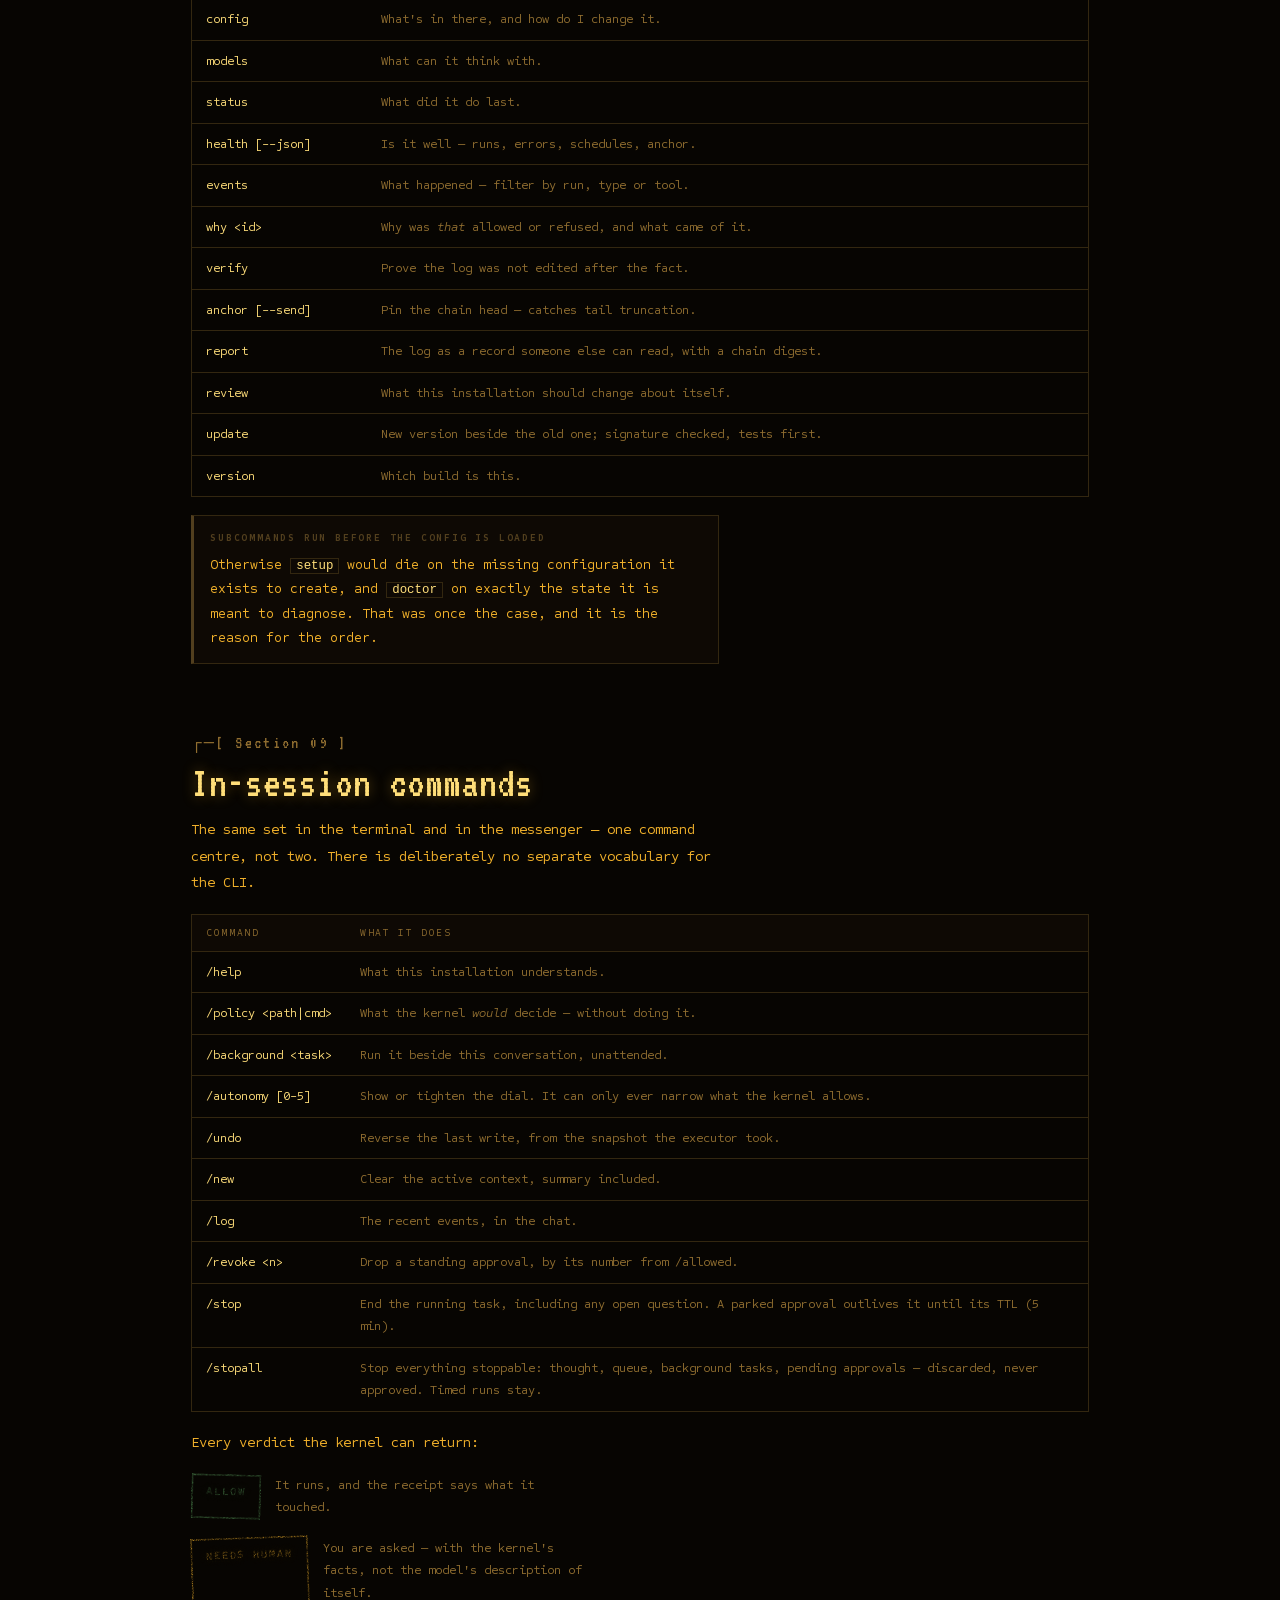
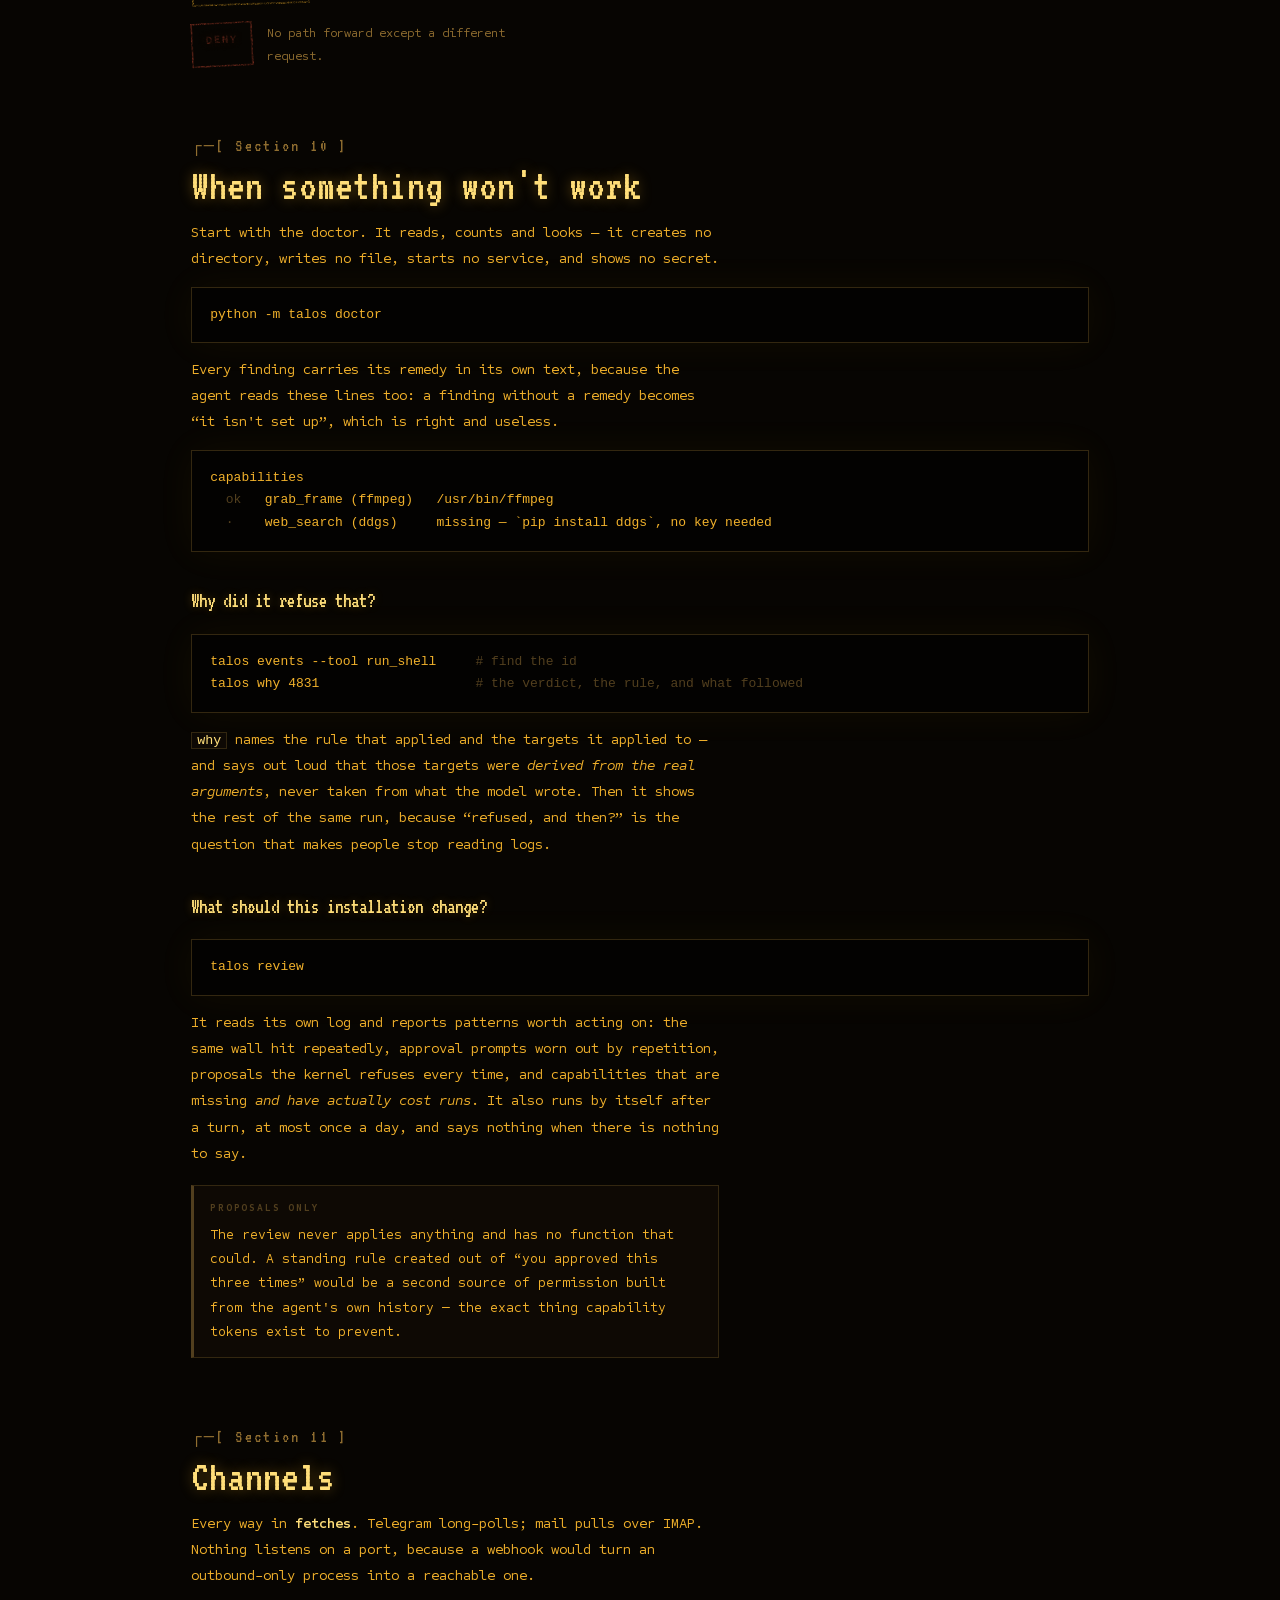
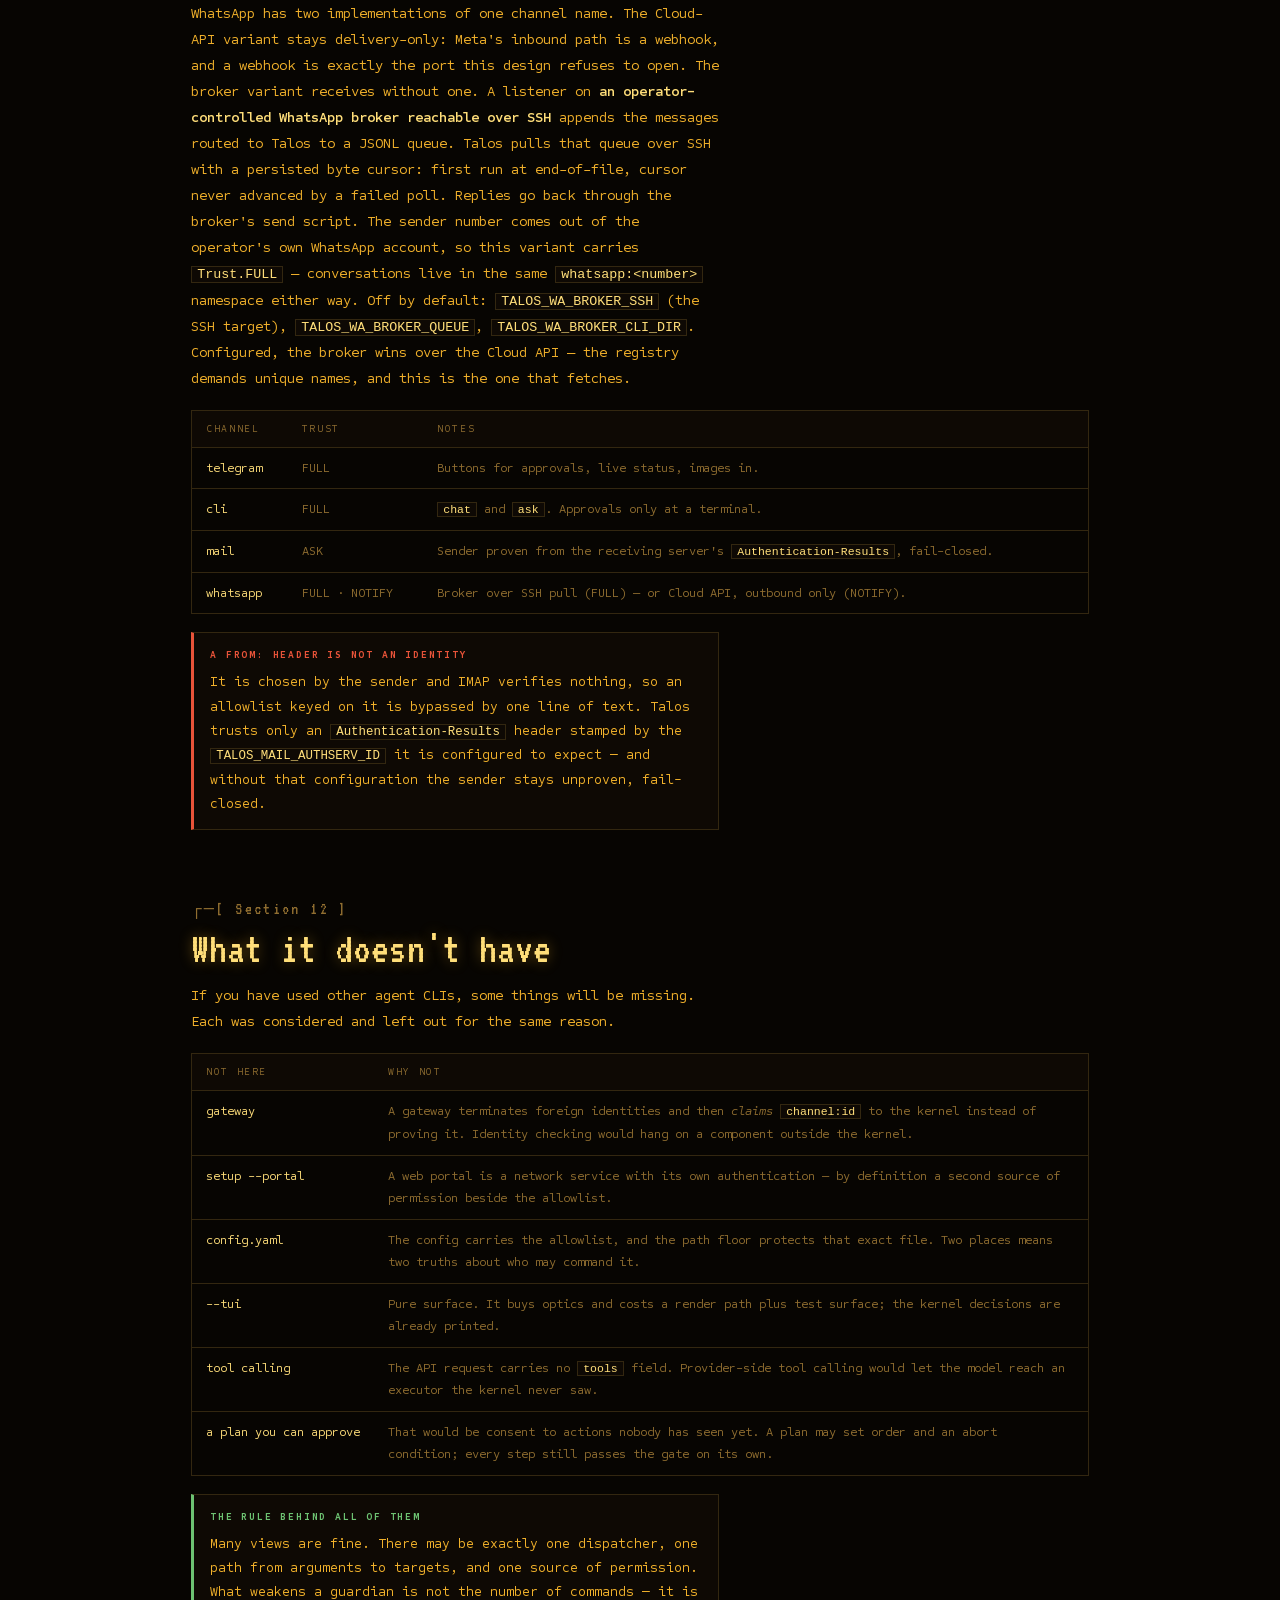
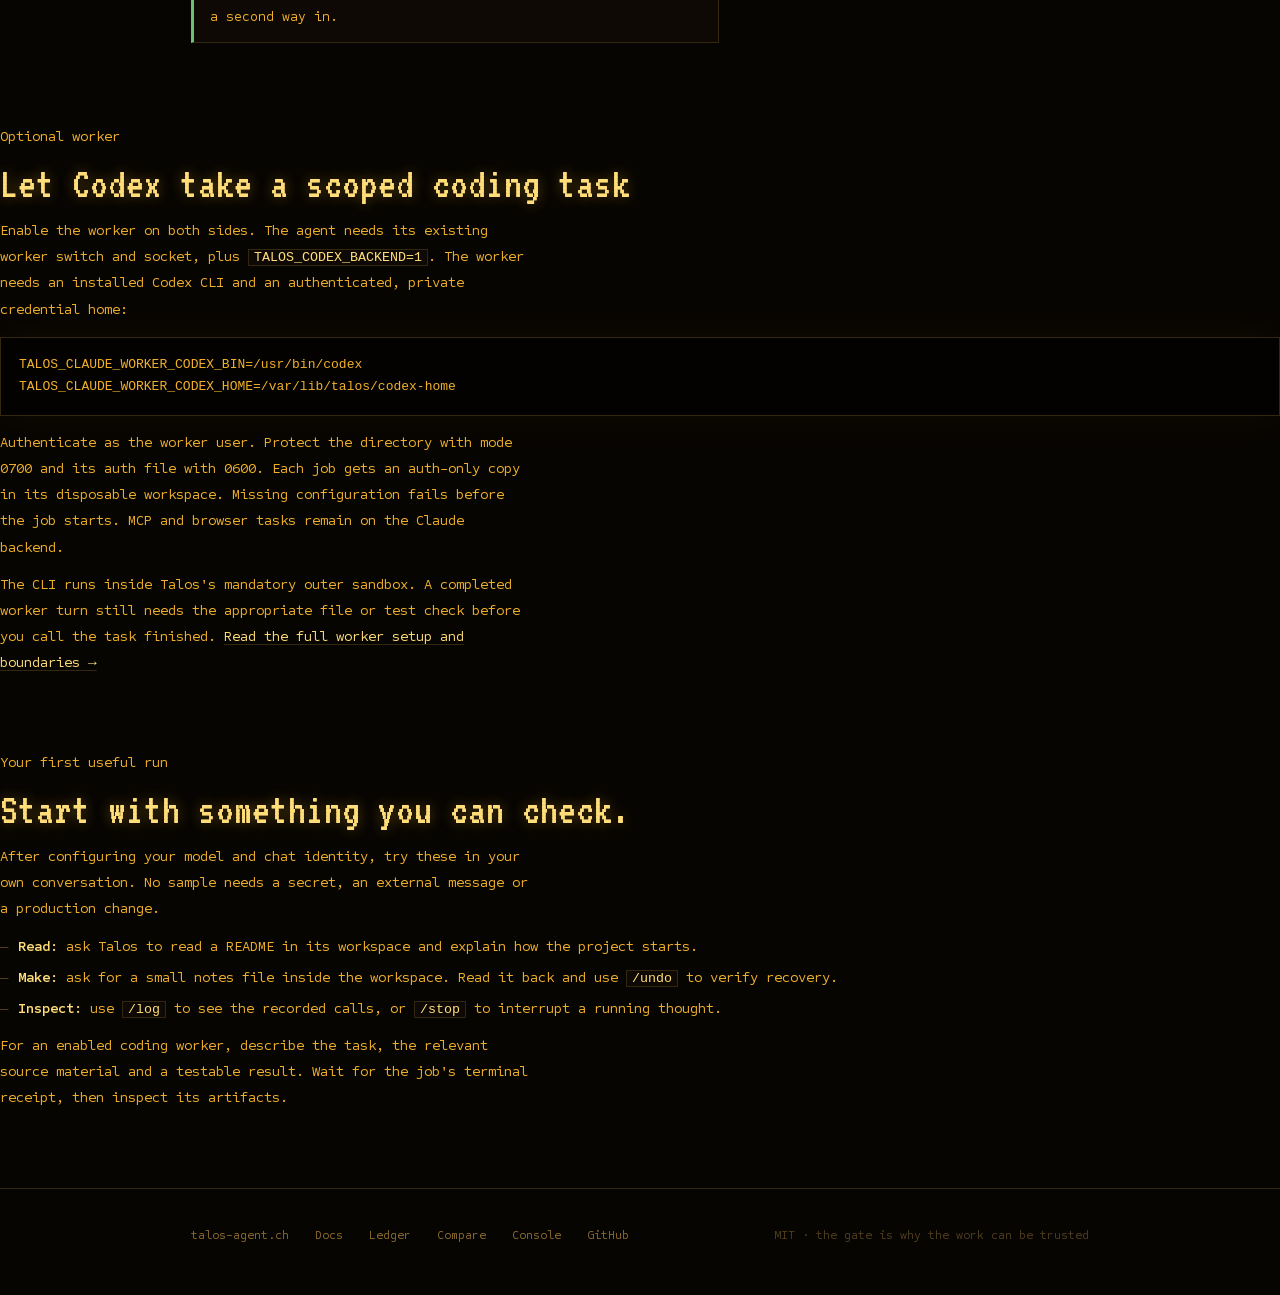
==== commit 5f72cae2: "feat: release 0.18 with Codex workers and clearer setup" ====
--- a/site/docs/index.html
+++ b/site/docs/index.html
@@ -207,6 +207,8 @@
   html{scroll-behavior:auto}
 }
 </style>
+<link rel="stylesheet" href="/interface.css">
+<script src="/interface.js" defer></script>
 </head>
 <body>
 
@@ -241,15 +243,15 @@
     <h1>Setting it up</h1>
     <p class="lede">Talos takes instructions over a chat channel, reasons with a language
     model, and runs tools: a real shell, a confined Claude worker, a browser on request.
-    None of the 28 tools runs until a deterministic kernel has ruled on the
+    None of the 29 tools runs until a deterministic kernel has ruled on the
     action. <strong>The model proposes; it does not decide.</strong></p>
     <p class="lede">That one decision shapes the rest of this manual. It is why the
     command list is short, and why a few obvious conveniences are missing on purpose.</p>
     <div class="spec-row">
-      <div class="spec"><b>2343</b>unit tests</div>
-      <div class="spec"><b>208/208</b>adversarial</div>
-      <div class="spec"><b>895</b>gate lines</div>
-      <div class="spec"><b>27</b>gated tools</div>
+      <div class="spec"><b>2398</b>unit tests</div>
+      <div class="spec"><b>210/210</b>adversarial</div>
+      <div class="spec"><b>896</b>gate lines</div>
+      <div class="spec"><b>29</b>gated tools</div>
       <div class="spec"><b>30s</b>token life</div>
       <div class="spec"><b>0</b>default identities</div>
     </div>
@@ -303,8 +305,14 @@
     <p>Talos ships with <strong>zero</strong> identities allowed to command it. That is
     not an oversight. It is the starting state, and the reason you can install it
     before you have decided anything.</p>
-<pre>python -m talos setup</pre>
-    <p>The wizard writes <code>talos.env</code> and stops. The key that matters:</p>
+<p>Start in your terminal with two guided steps: confirm your local identity,
+    then choose your model connection. No Telegram account is needed.</p>
+<pre>python -m talos setup terminal
+python -m talos chat</pre>
+    <p>For a Telegram bot, run <code>python -m talos setup</code>, then
+    <code>python -m talos</code>. The wizard prints the file it writes and the next
+    command. It preserves other settings, stores the detected CLI path, and saves
+    each section atomically with mode 0600. The key that matters:</p>
 <pre><span class="f">TALOS_ALLOWED_PRINCIPALS</span>=telegram:123456789,cli:1000</pre>
     <p>An identity is <strong>channel-qualified</strong>. The same number on a different
     channel is a different identity — so a Telegram account that may command Talos grants
@@ -334,6 +342,16 @@
 <pre>python -m talos models              <span class="c"># the catalogue</span>
 python -m talos models --refresh    <span class="c"># ask the providers directly</span>
 python -m talos setup model</pre>
+    <p>Find and understand a setting before changing it:</p>
+<pre>python -m talos config list model
+python -m talos config describe TALOS_STATUS_STYLE
+python -m talos config set TALOS_STATUS_STYLE expressive
+python -m talos config validate
+python -m talos help setup</pre>
+    <p><code>config</code> works on the selected file; process environment variables
+    can override it. Restart a running service after changing file settings. For a
+    different Claude executable, rerun <code>setup model</code> or set
+    <code>TALOS_CLAUDE_BIN</code> in the protected configuration.</p>
     <p>Each provider carries its <strong>own</strong> key and its own base url, resolved
     at the moment of the call:</p>
 <pre><span class="f">ANTHROPIC_API_KEY</span>=sk-ant-…
@@ -631,6 +649,26 @@
   </section>
 
 </div>
+  <section id="codex-worker" class="rv">
+    <p class="sec-tag">Optional worker</p>
+    <h2>Let Codex take a scoped coding task</h2>
+    <p>Enable the worker on both sides. The agent needs its existing worker switch and socket, plus <code>TALOS_CODEX_BACKEND=1</code>. The worker needs an installed Codex CLI and an authenticated, private credential home:</p>
+    <pre><code>TALOS_CLAUDE_WORKER_CODEX_BIN=/usr/bin/codex
+TALOS_CLAUDE_WORKER_CODEX_HOME=/var/lib/talos/codex-home</code></pre>
+    <p>Authenticate as the worker user. Protect the directory with mode 0700 and its auth file with 0600. Each job gets an auth-only copy in its disposable workspace. Missing configuration fails before the job starts. MCP and browser tasks remain on the Claude backend.</p>
+    <p>The CLI runs inside Talos's mandatory outer sandbox. A completed worker turn still needs the appropriate file or test check before you call the task finished. <a href="https://github.com/talos-kernel/talos/blob/main/docs/codex-worker.md">Read the full worker setup and boundaries →</a></p>
+  </section>
+  <section id="first-run" class="rv">
+    <p class="sec-tag">Your first useful run</p>
+    <h2>Start with something you can check.</h2>
+    <p>After configuring your model and chat identity, try these in your own conversation. No sample needs a secret, an external message or a production change.</p>
+    <ol>
+      <li><strong>Read:</strong> ask Talos to read a README in its workspace and explain how the project starts.</li>
+      <li><strong>Make:</strong> ask for a small notes file inside the workspace. Read it back and use <code>/undo</code> to verify recovery.</li>
+      <li><strong>Inspect:</strong> use <code>/log</code> to see the recorded calls, or <code>/stop</code> to interrupt a running thought.</li>
+    </ol>
+    <p>For an enabled coding worker, describe the task, the relevant source material and a testable result. Wait for the job's terminal receipt, then inspect its artifacts.</p>
+  </section>
 </main>
 
 <footer>
